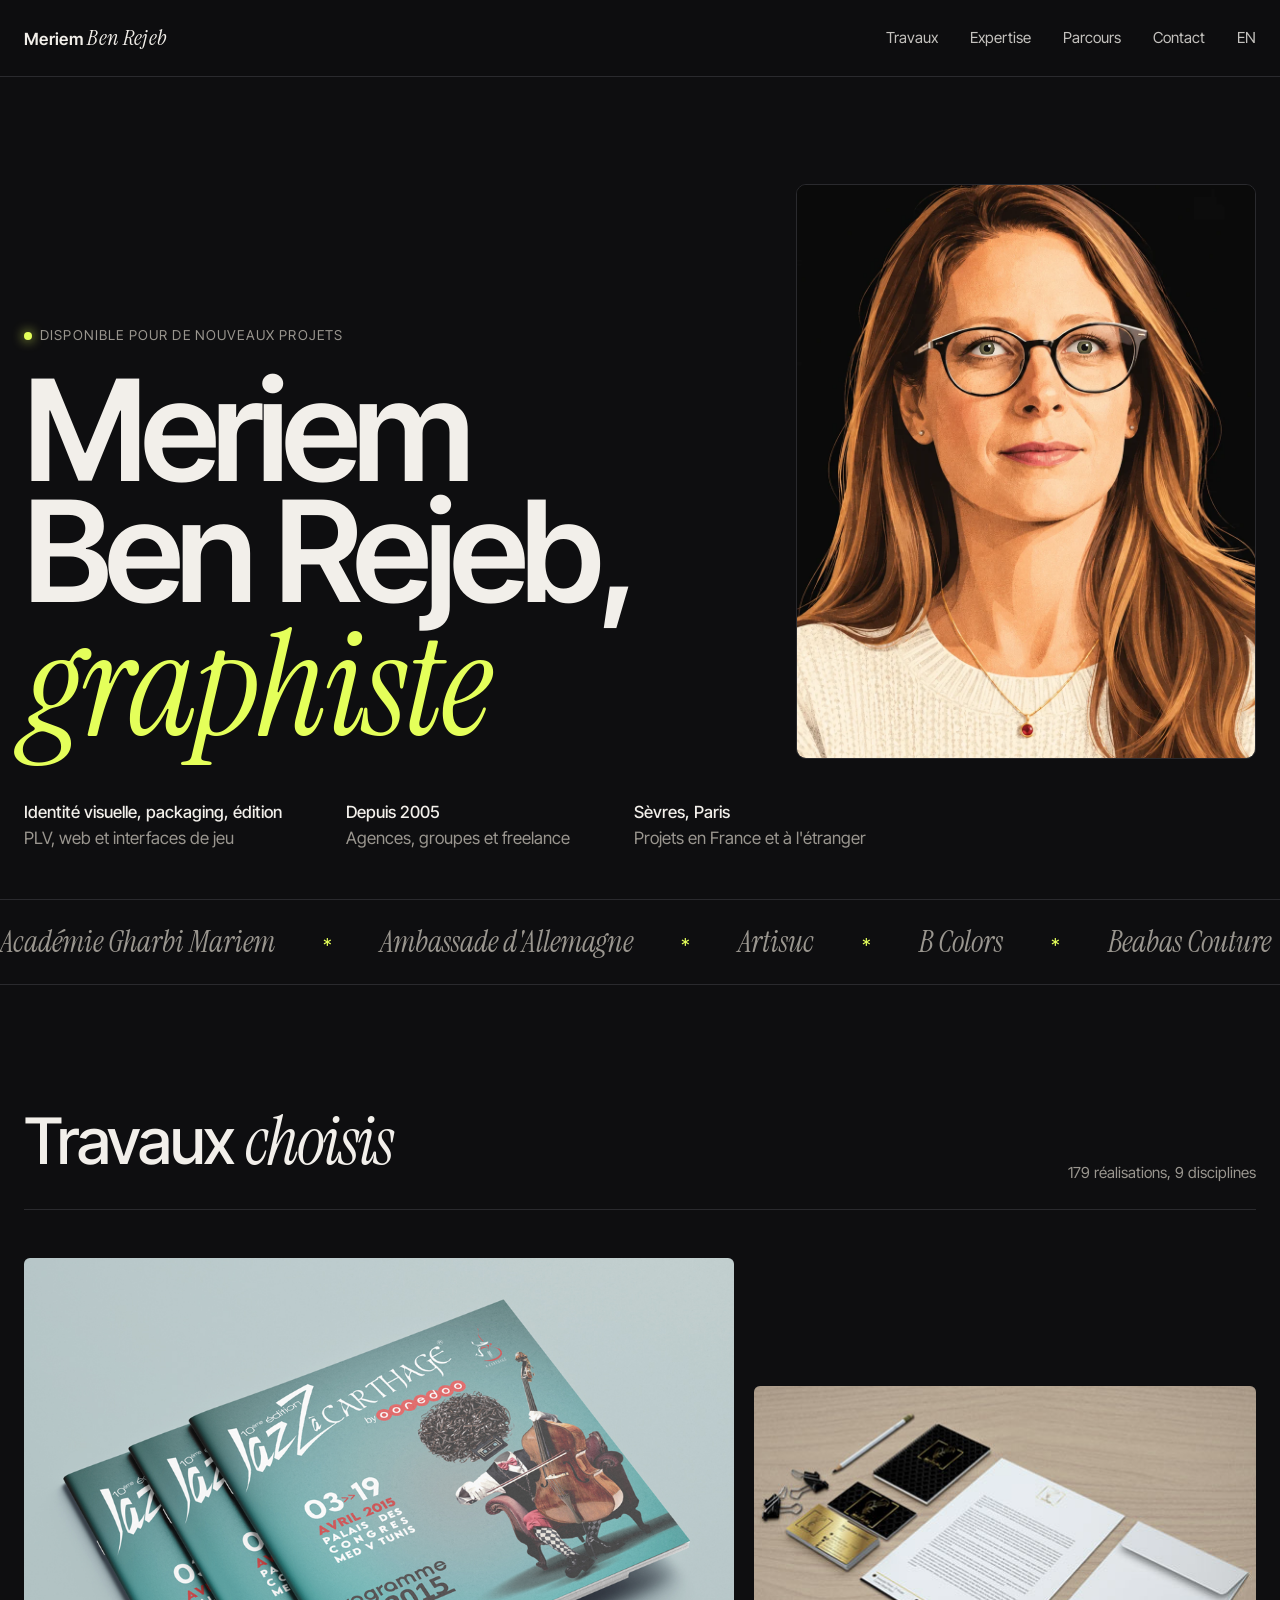
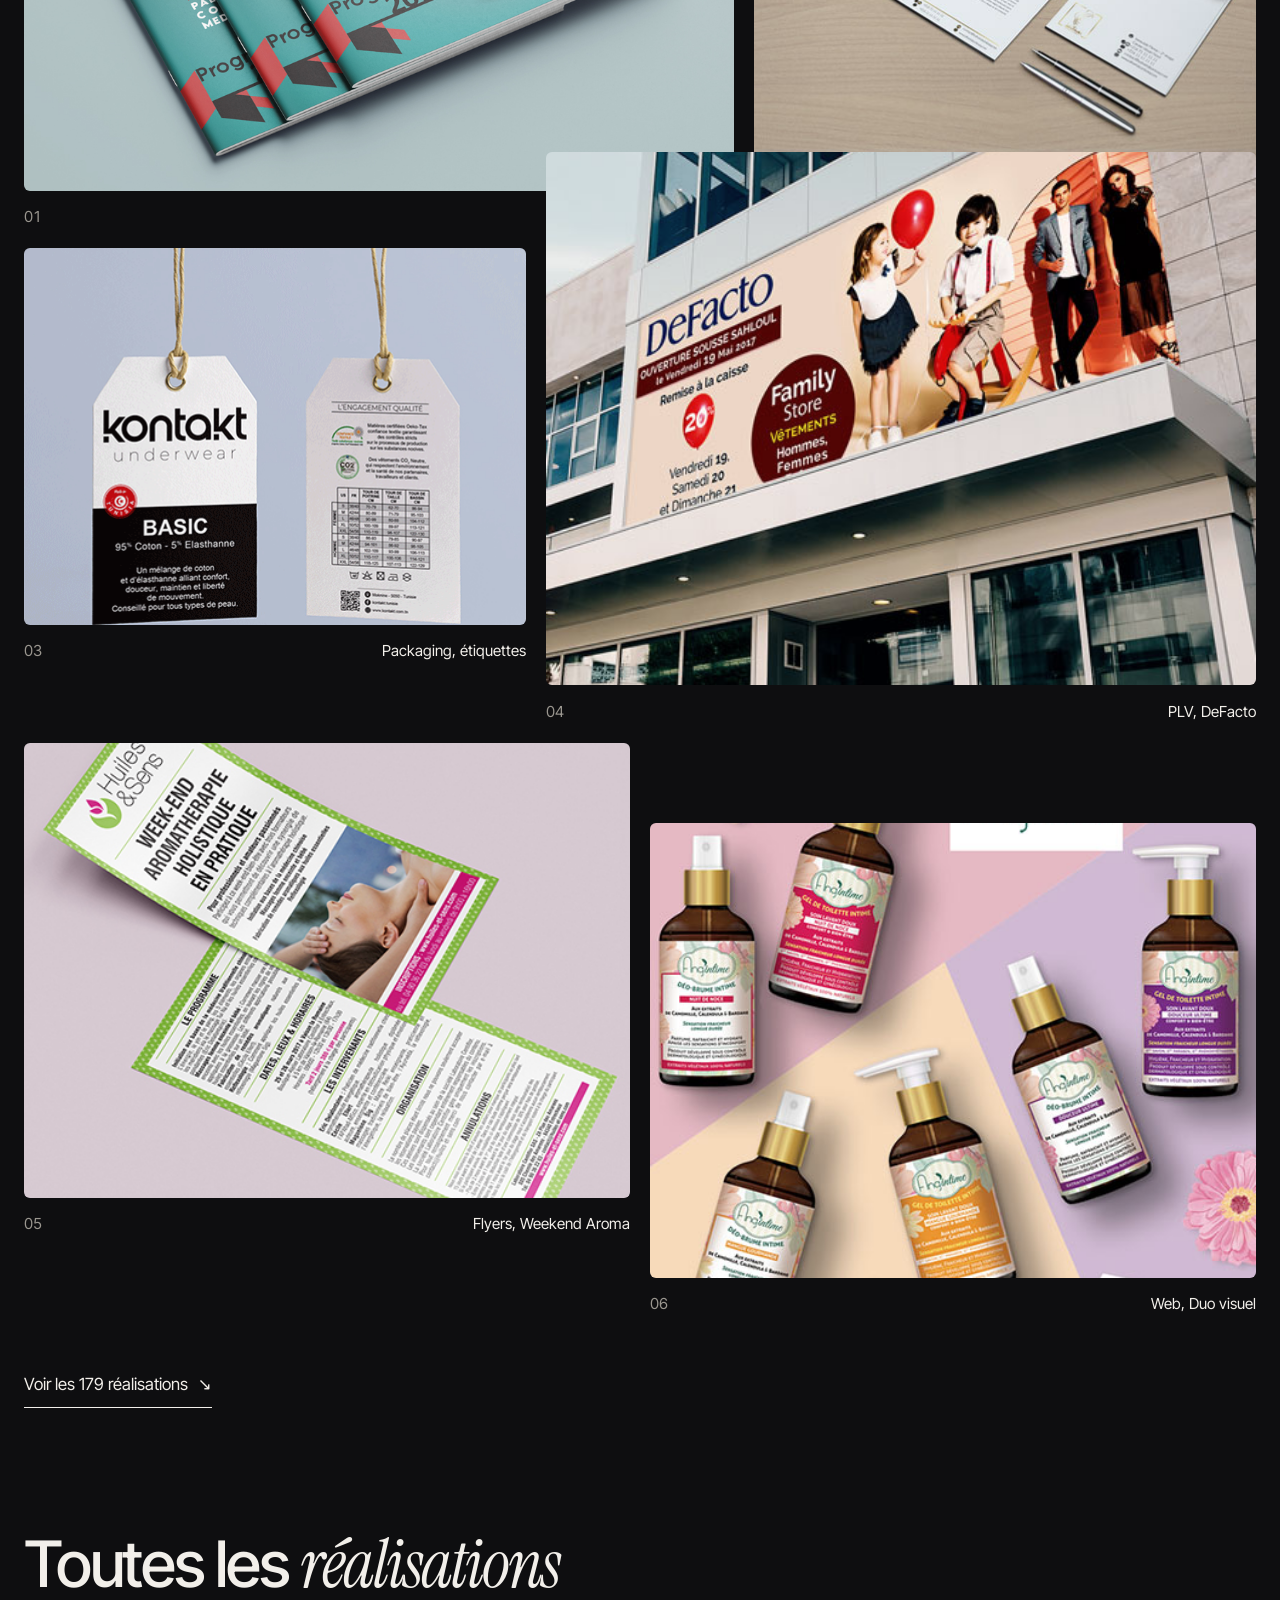
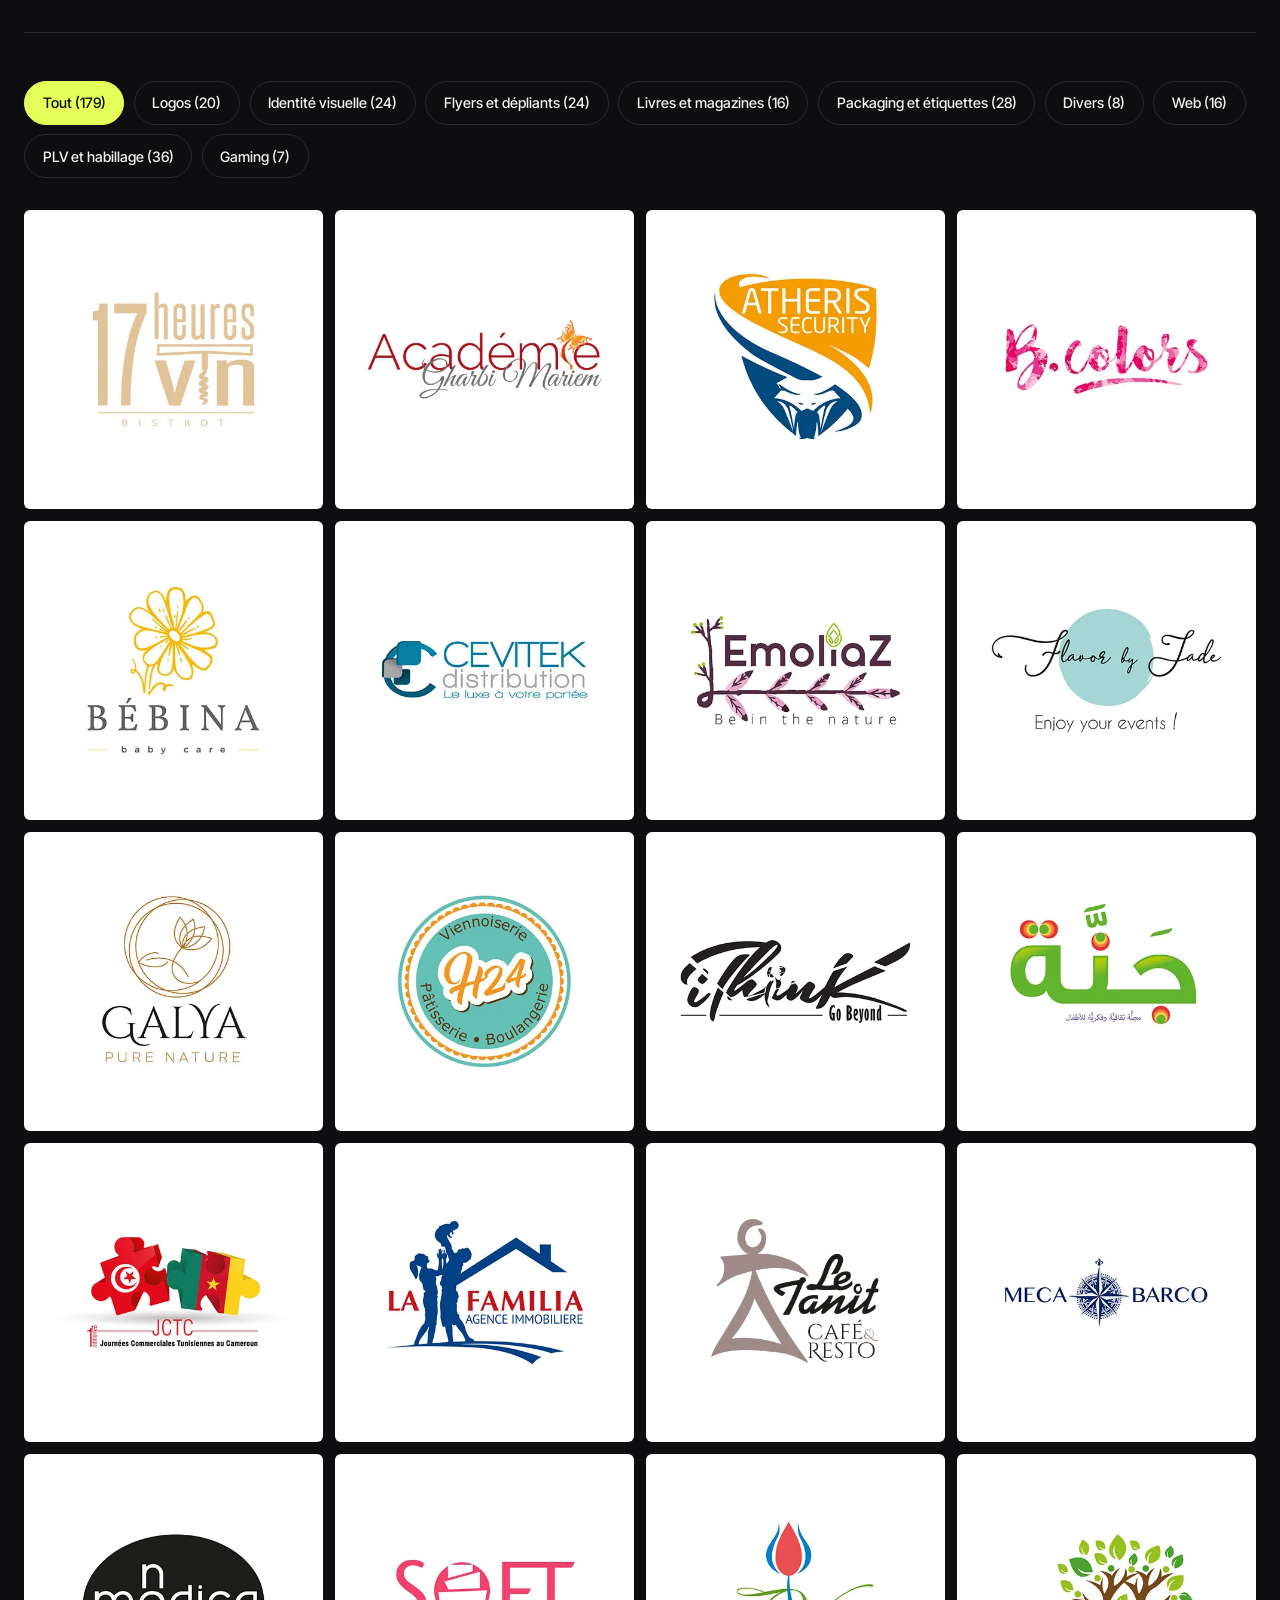
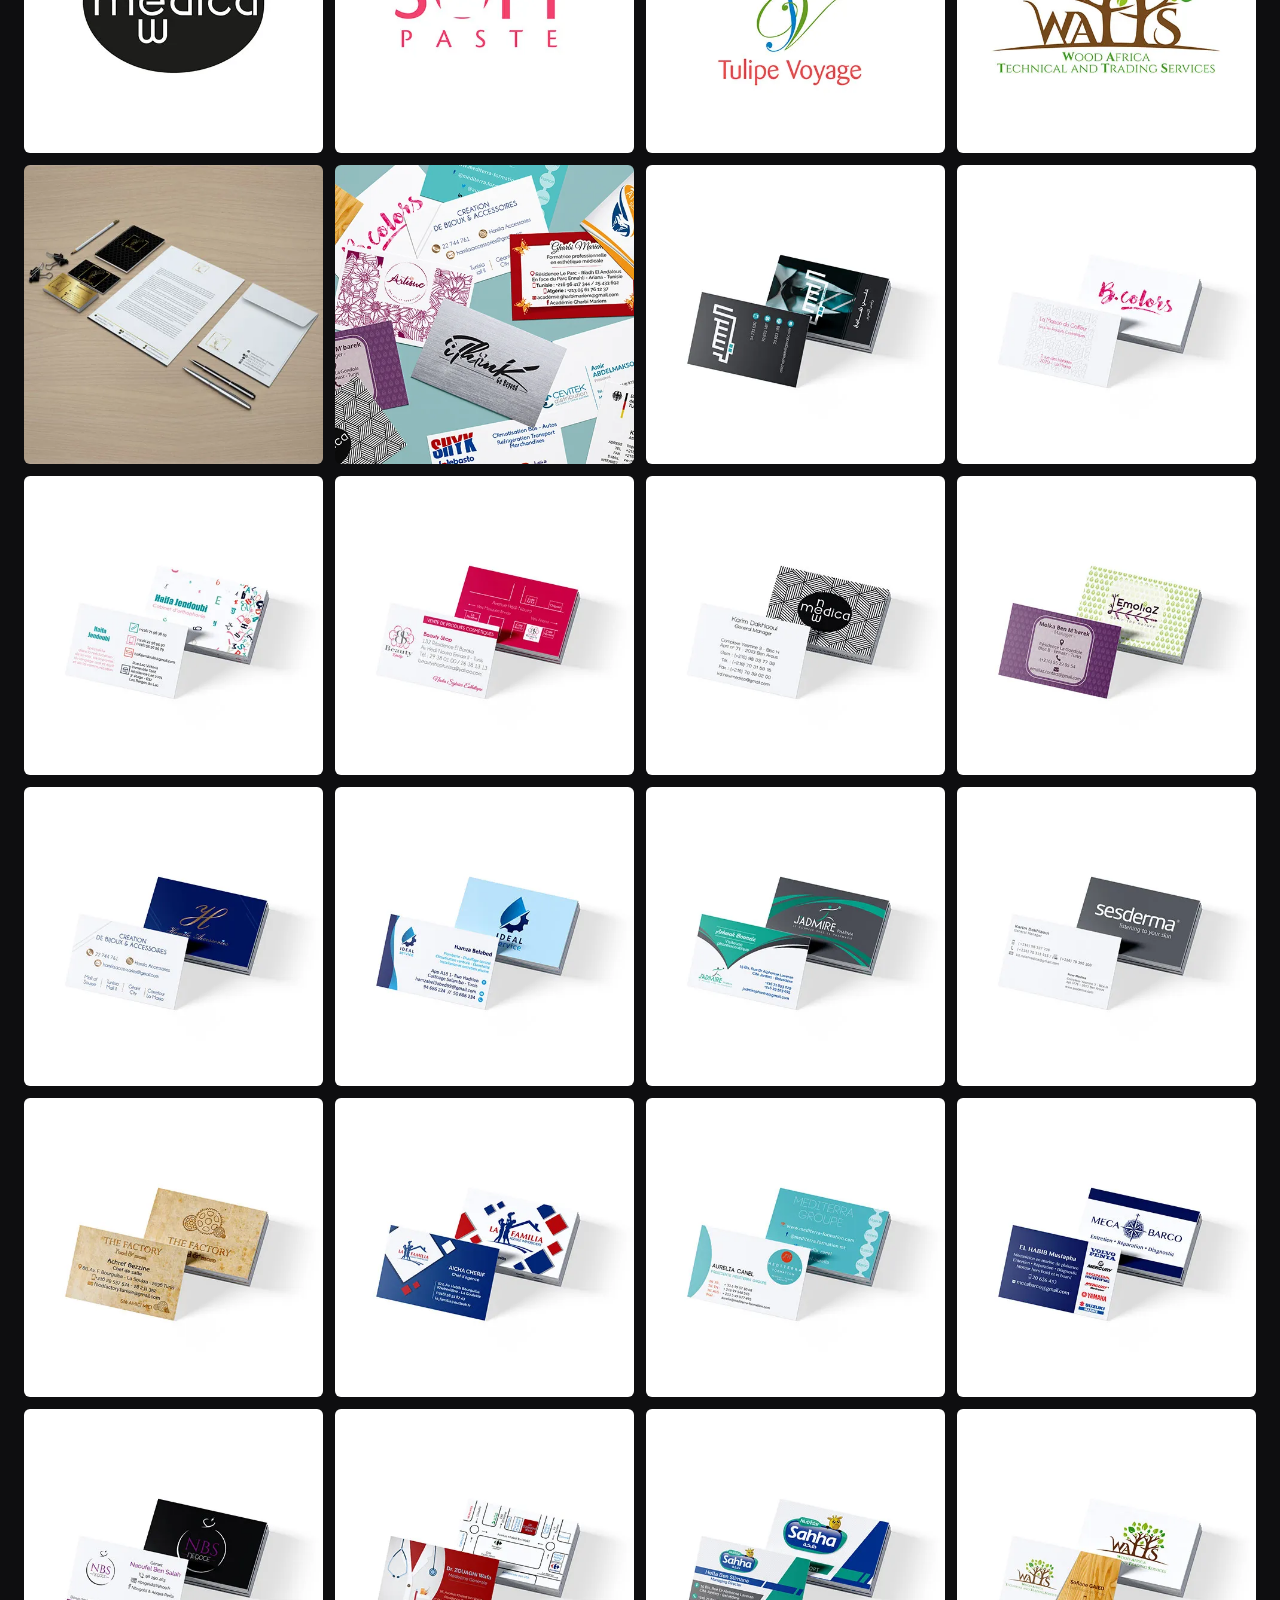
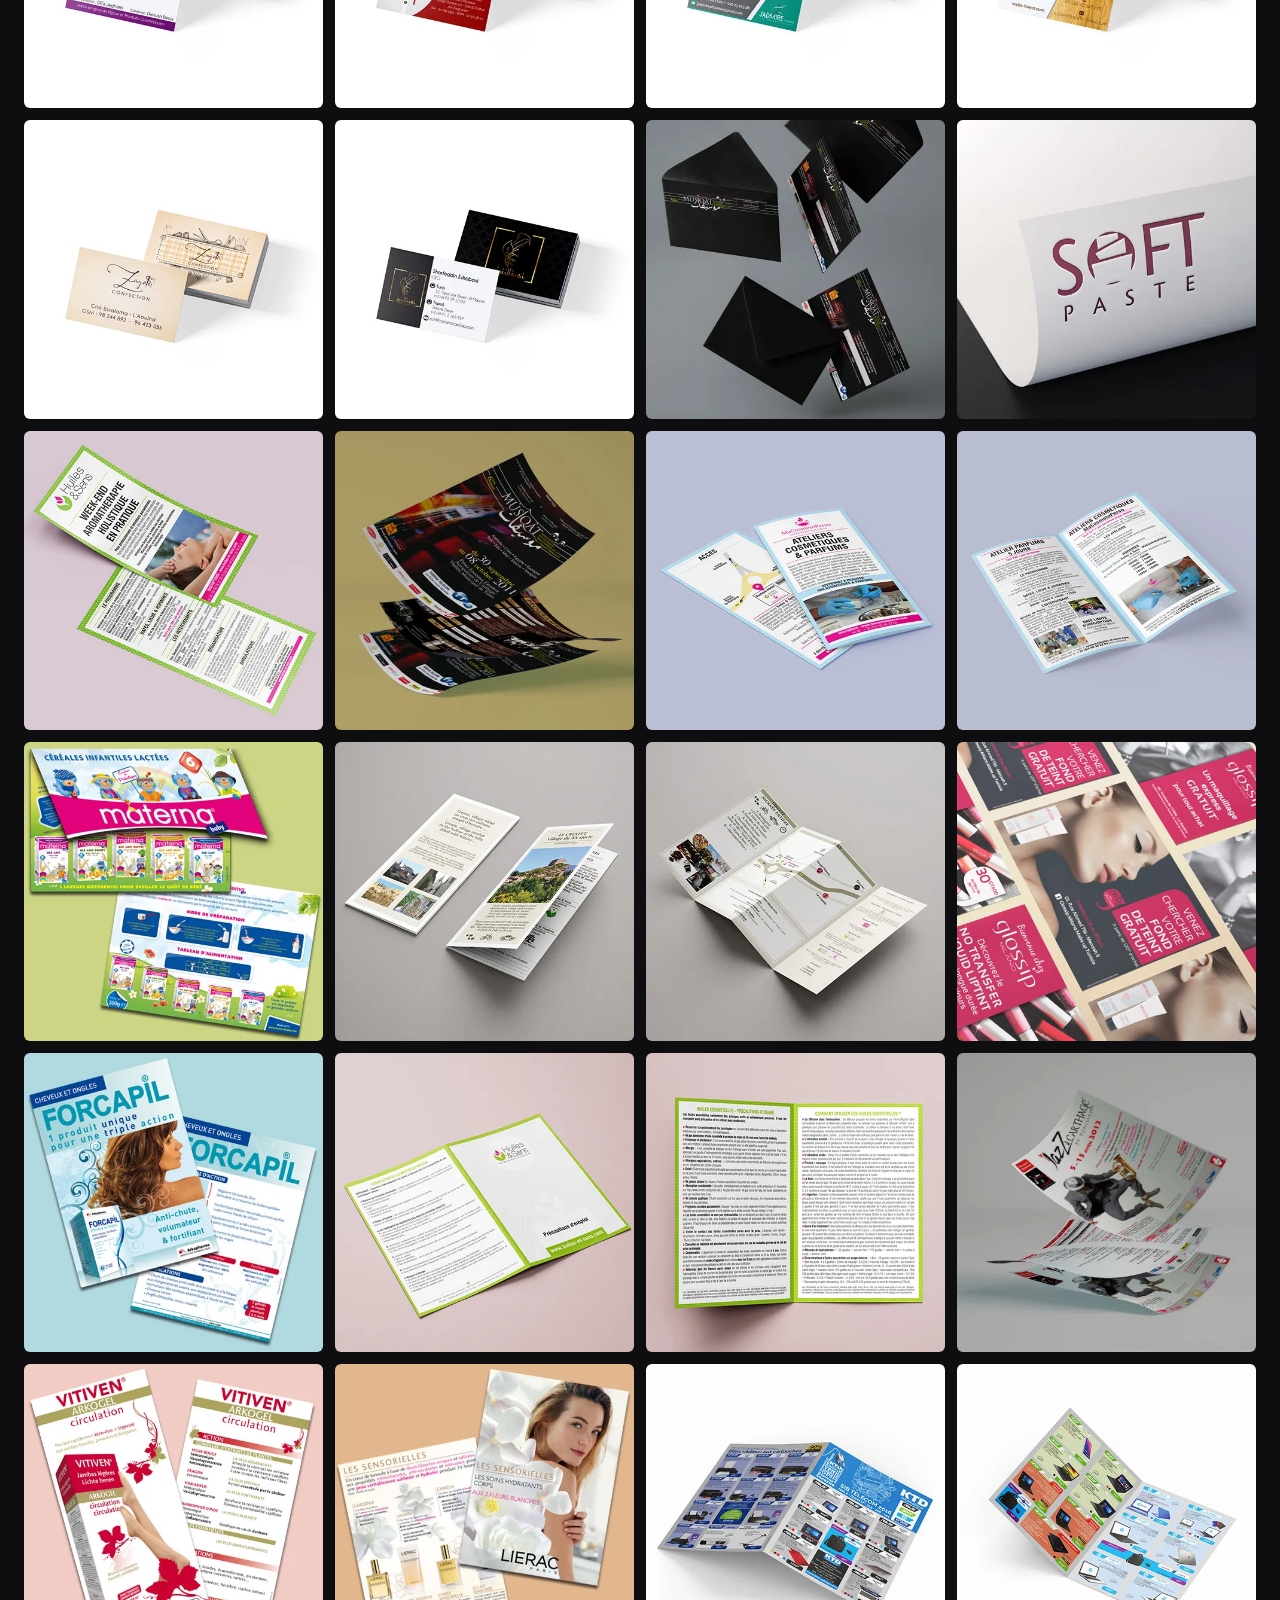
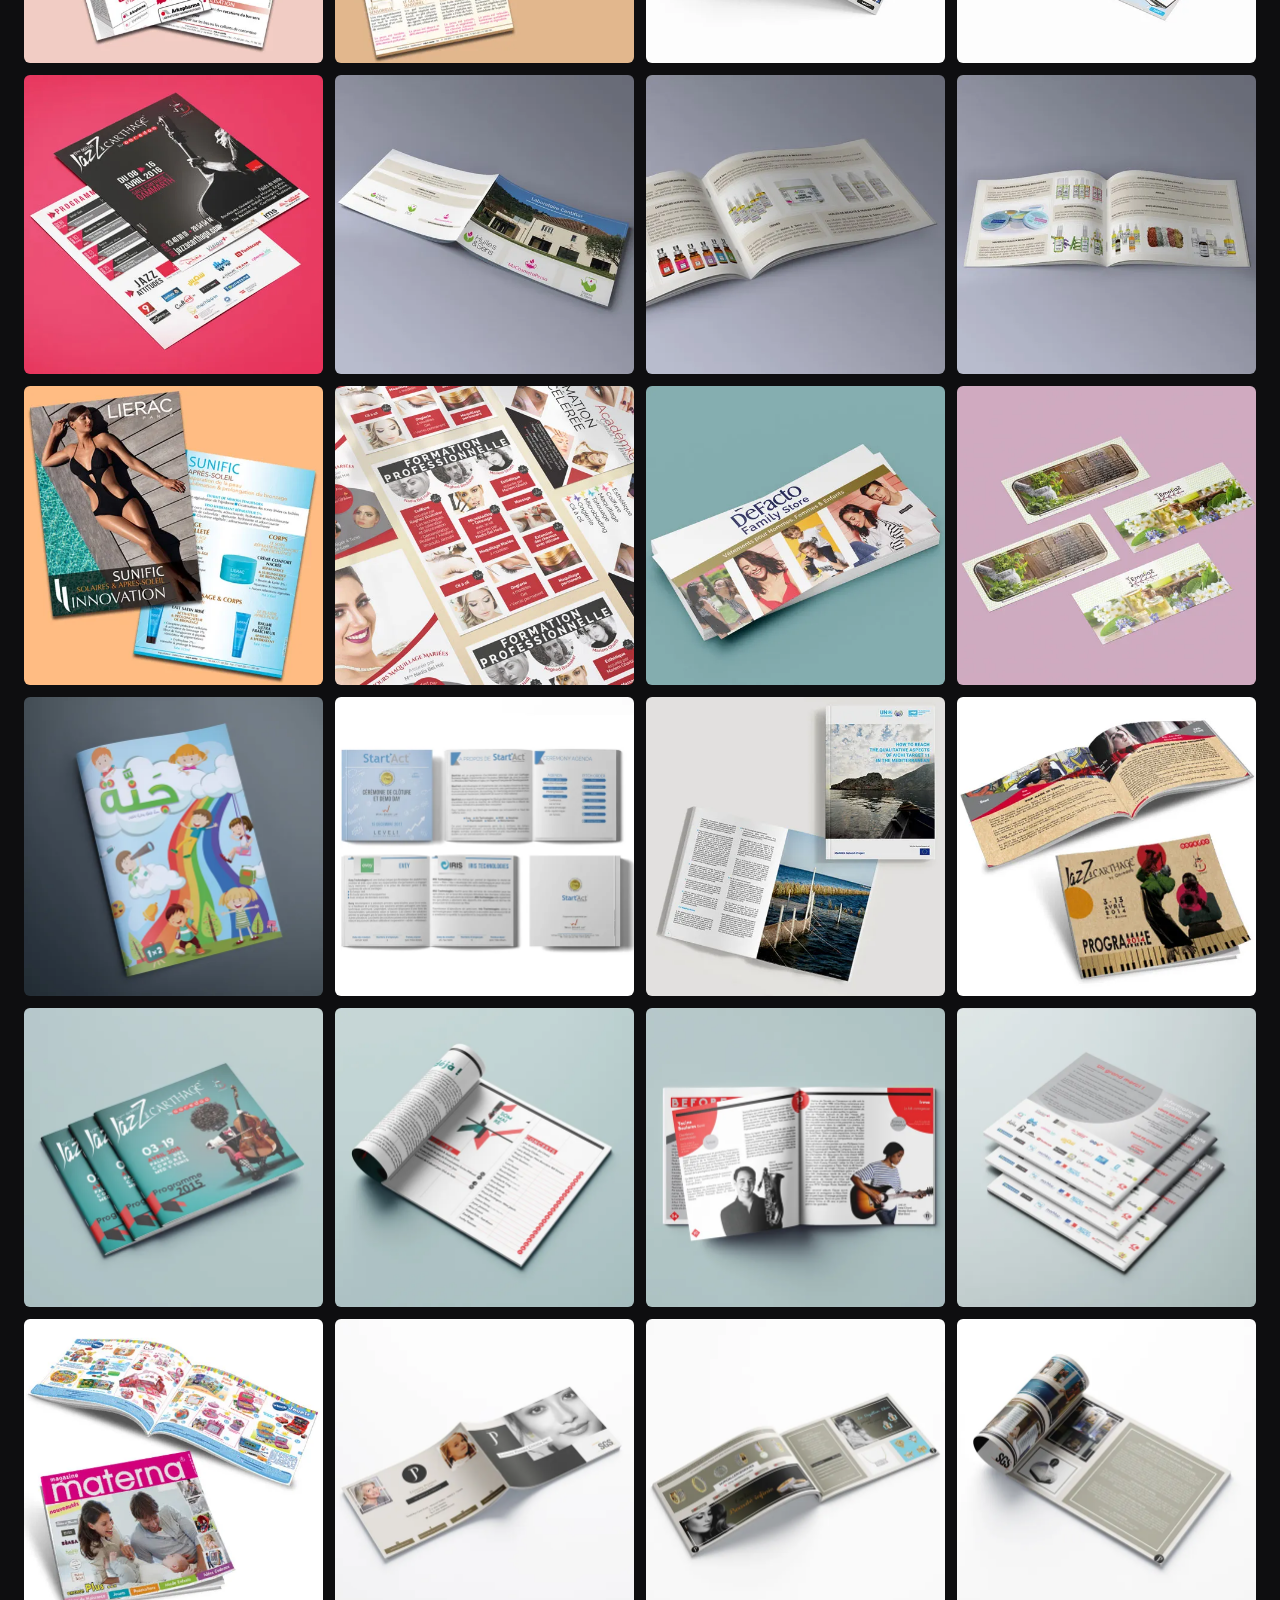
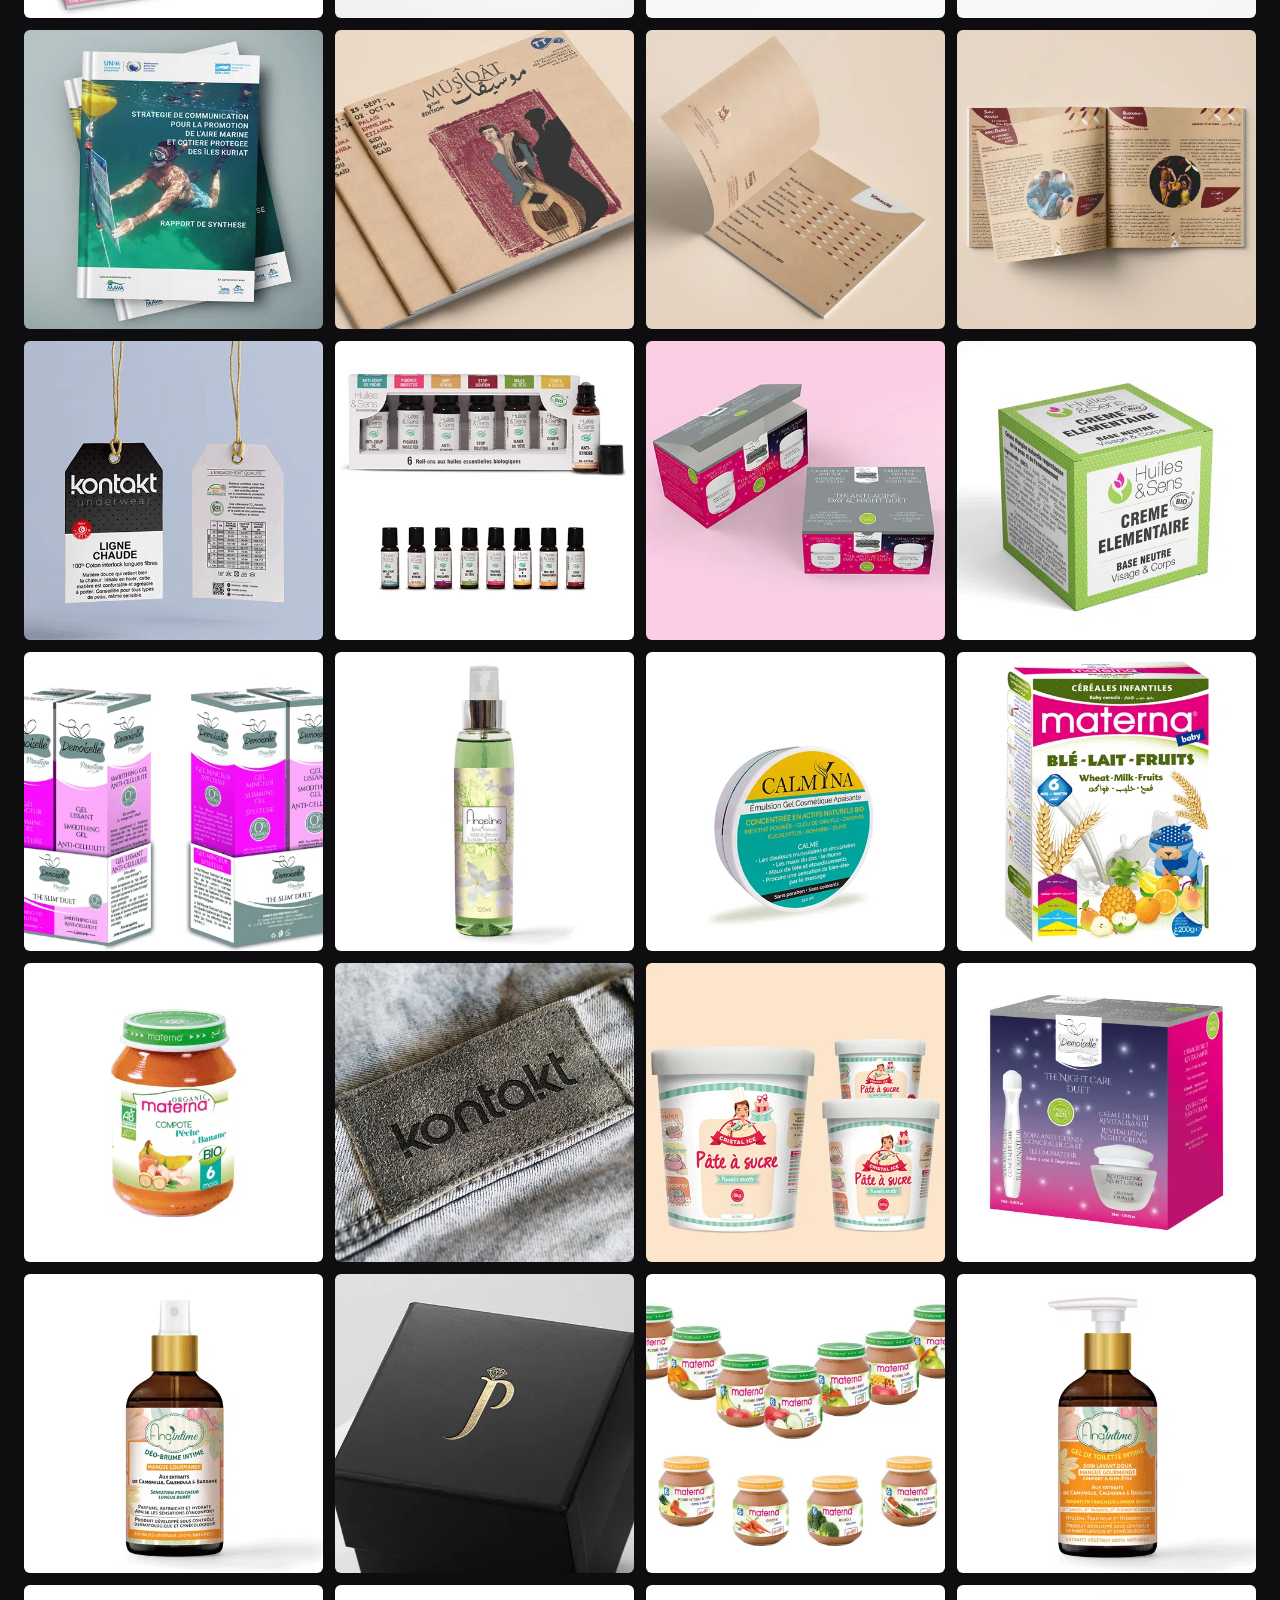
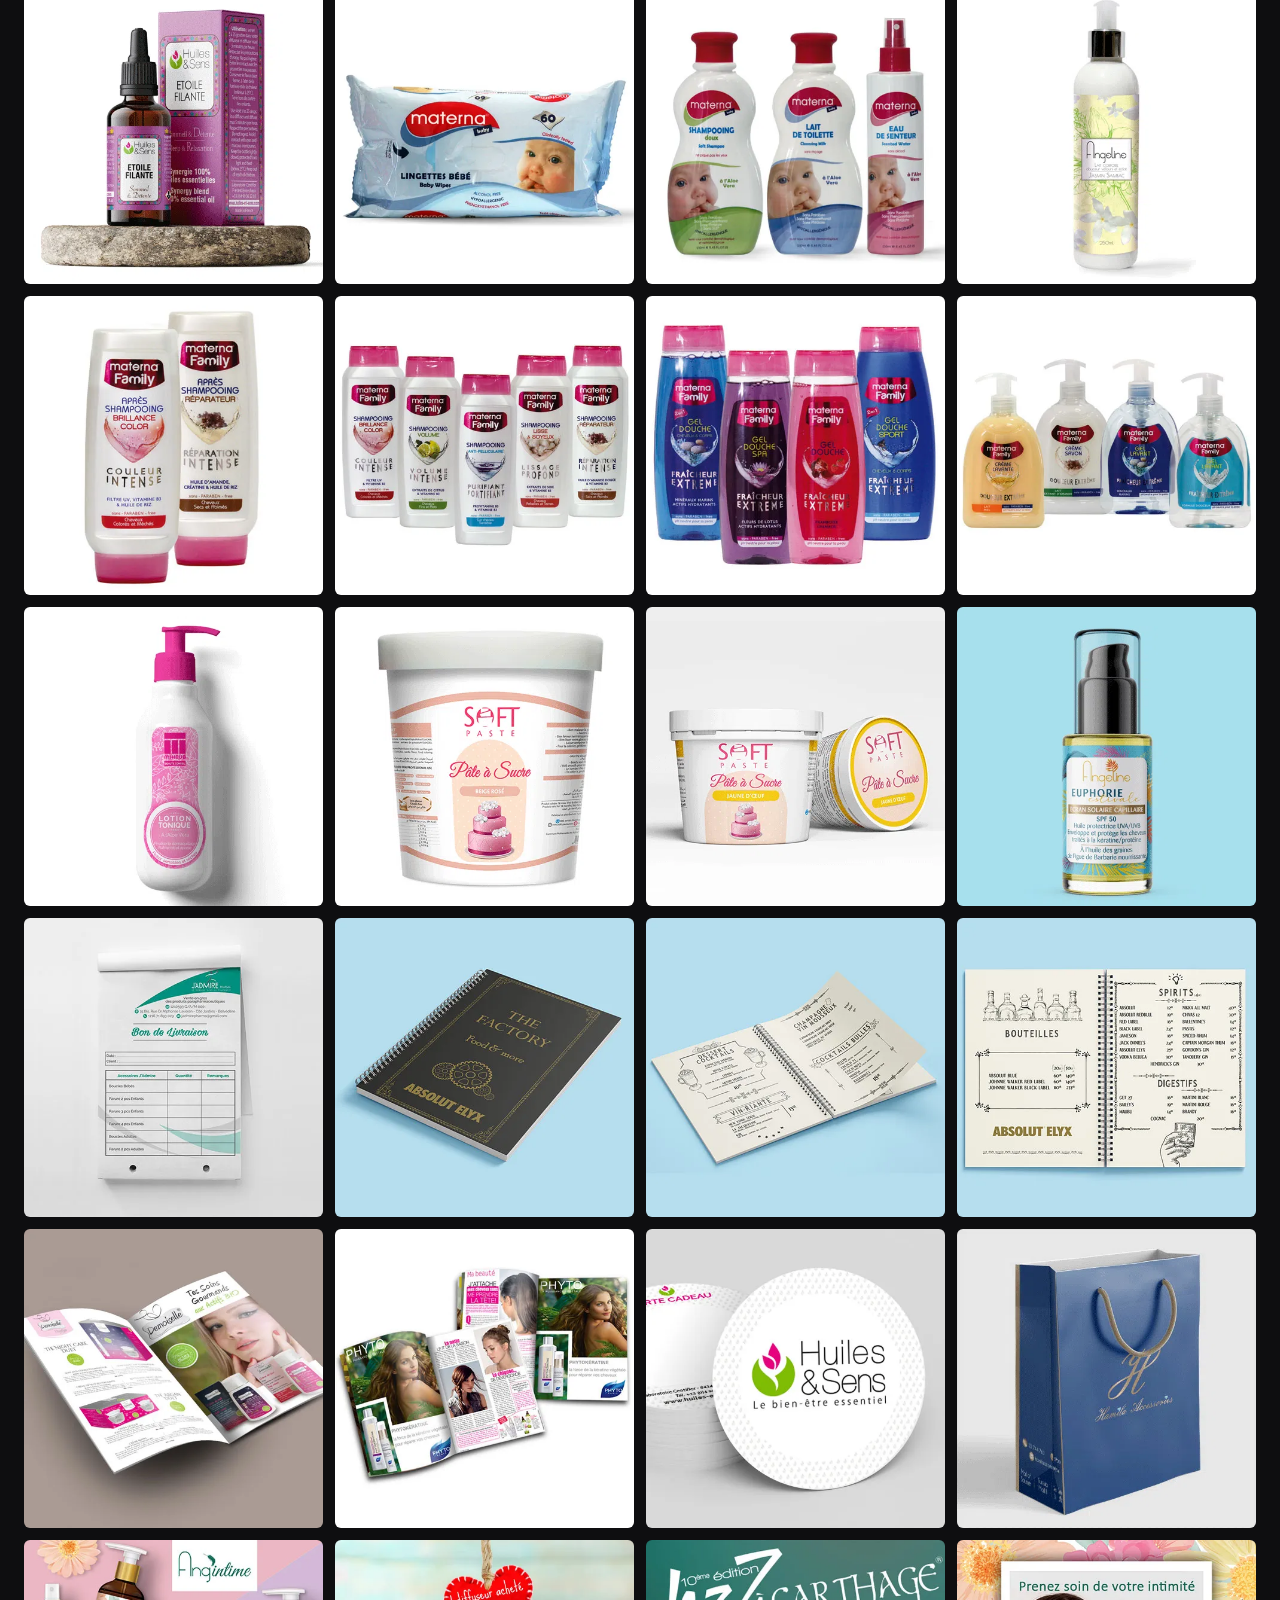
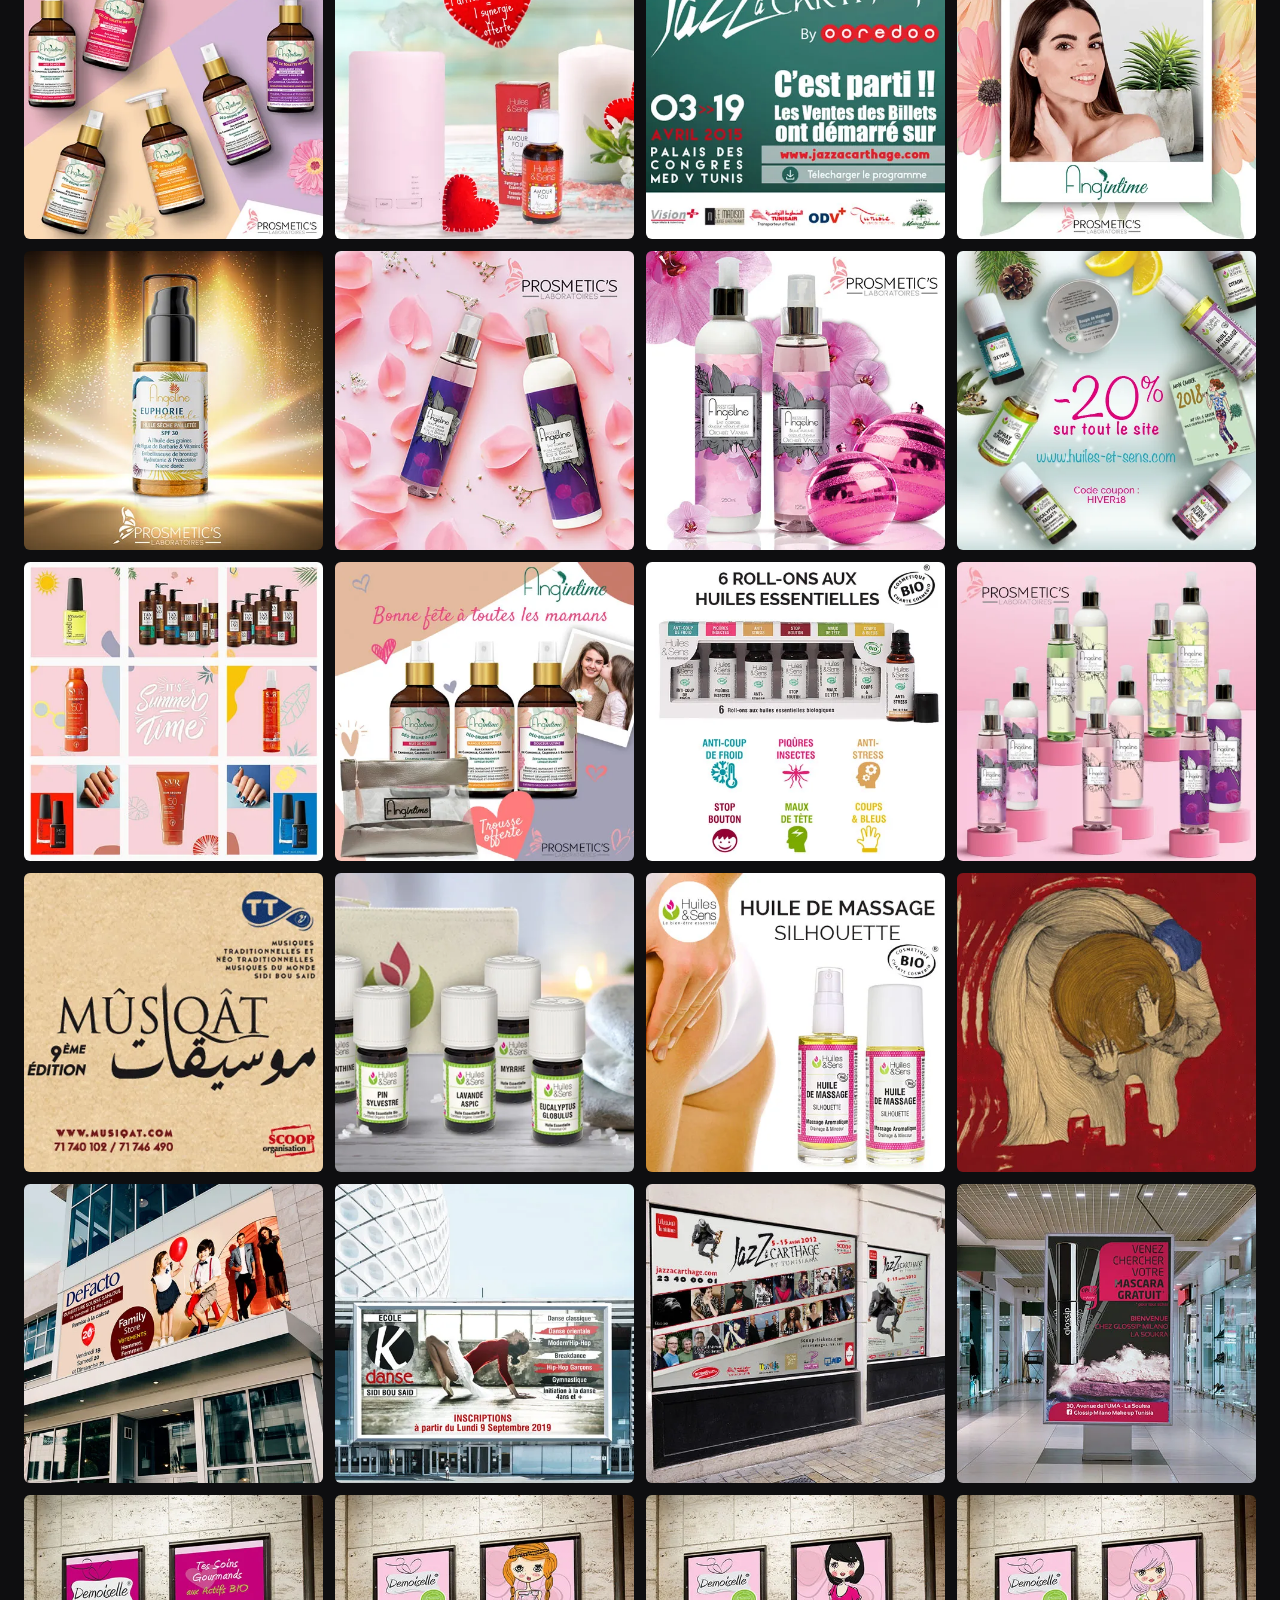
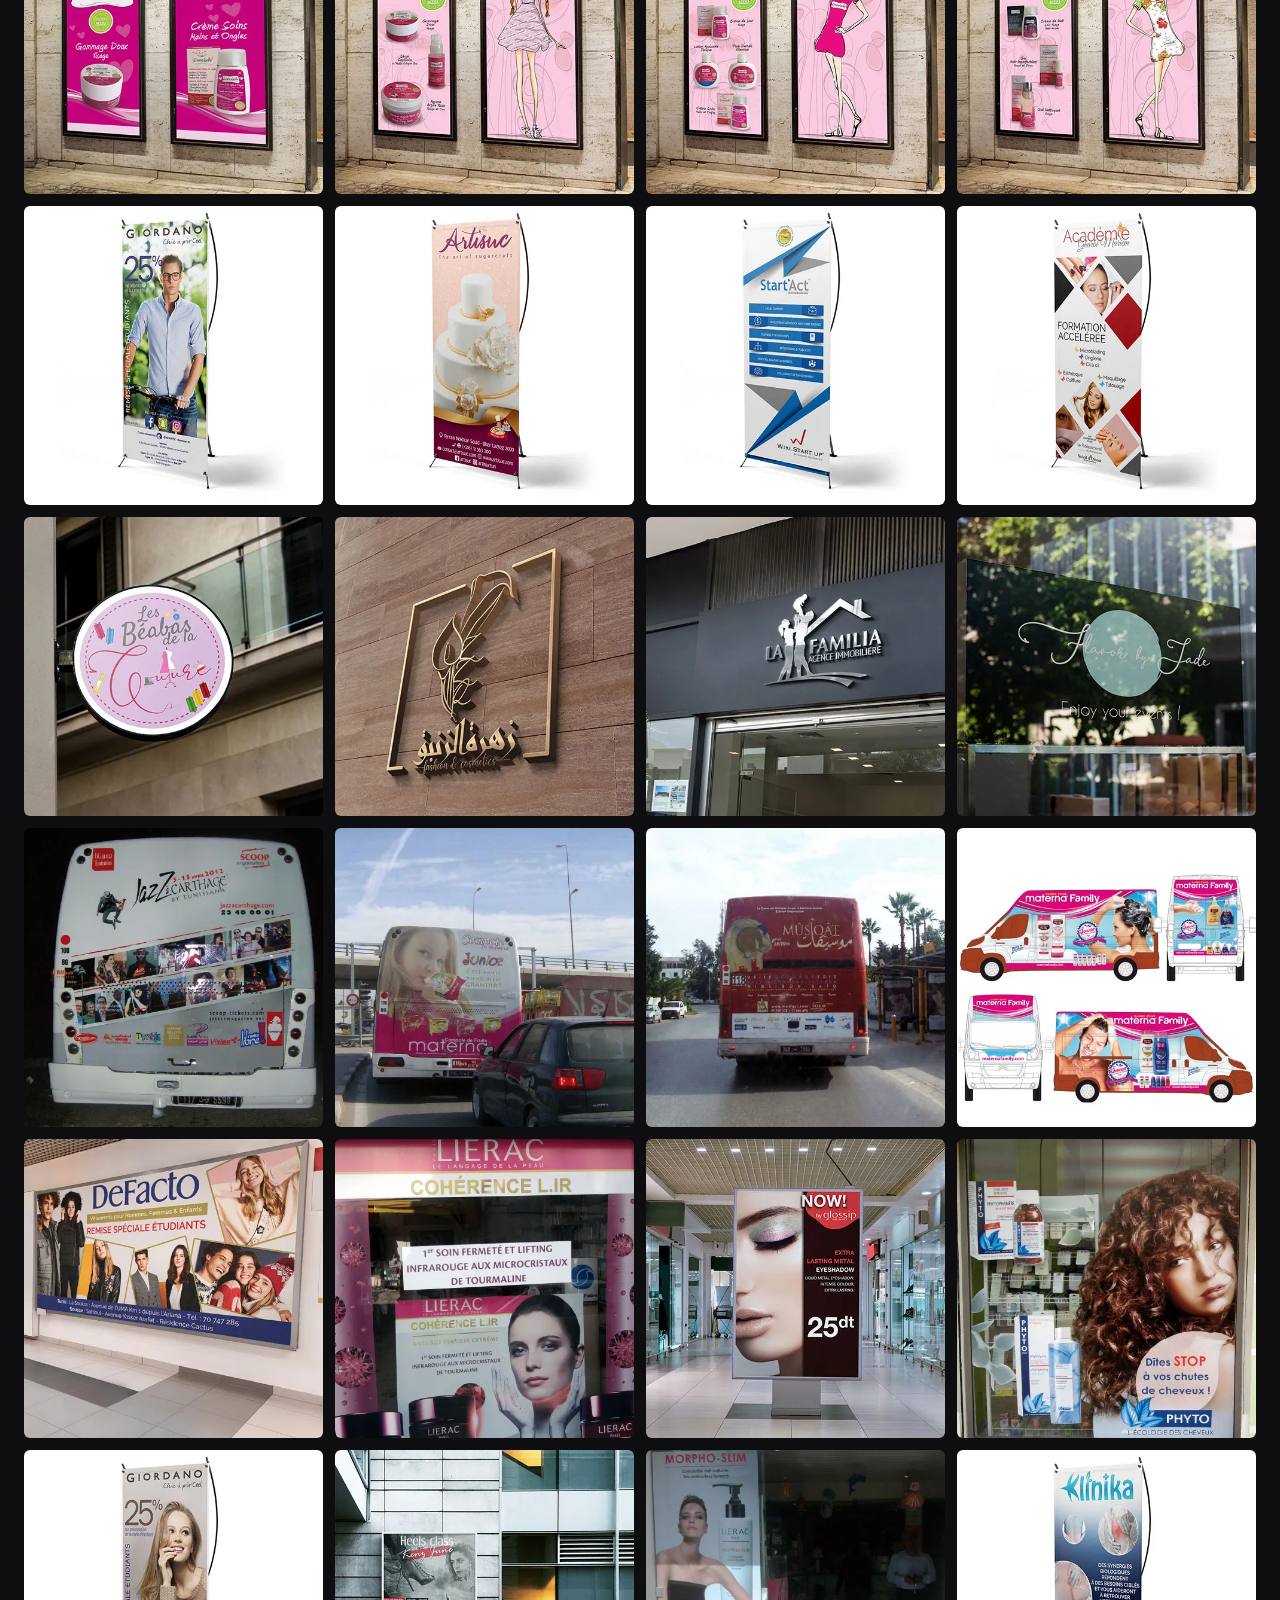
==== index.html @ af181562 "feat: dark premium redesign with eye-tracking avatar" ====
<!doctype html>
<html lang="fr" class="no-js">
<head>
<meta charset="utf-8">
<meta name="viewport" content="width=device-width, initial-scale=1">
<title>Meriem Ben Rejeb, graphiste</title>
<meta name="description" content="Portfolio de Meriem Ben Rejeb, graphiste à Sèvres : logos, identité visuelle, packaging, édition, PLV, web.">
<link rel="canonical" href="https://meriembr.com/">
<link rel="alternate" hreflang="fr" href="https://meriembr.com/">
<link rel="alternate" hreflang="en" href="https://meriembr.com/en/">
<meta property="og:type" content="website">
<meta property="og:url" content="https://meriembr.com/">
<meta property="og:title" content="Meriem Ben Rejeb, graphiste">
<meta property="og:description" content="Logos, identité visuelle, packaging, édition, PLV, web.">
<meta property="og:image" content="https://meriembr.com/img/og.png">
<link rel="icon" type="image/png" sizes="32x32" href="img/favicon/favicon-32x32.png">
<link rel="apple-touch-icon" href="img/favicon/apple-touch-icon.png">
<link rel="preload" href="fonts/inter-tight.woff2" as="font" type="font/woff2" crossorigin>
<link rel="stylesheet" href="css/site.css">
<script>document.documentElement.classList.replace("no-js", "js")</script>
<script type="module" src="js/site.js"></script>
<script type="application/ld+json">
{"@context":"https://schema.org","@type":"Person","name":"Meriem Ben Rejeb","jobTitle":"Graphiste","url":"https://meriembr.com/","email":"mailto:contact@meriembr.com","address":{"@type":"PostalAddress","addressLocality":"Sèvres","addressCountry":"FR"},"sameAs":["https://www.instagram.com/mbr.graphic.designer"]}
</script>
</head>
<body>
<a class="lien-evitement" href="#toutes">Aller aux travaux</a>

<header class="top"><div class="c">
  <a class="logo" href="#accueil">Meriem <em>Ben Rejeb</em></a>
  <nav aria-label="Navigation principale">
    <button type="button" id="menu-bouton" aria-expanded="false" aria-controls="menu">Menu</button>
    <ul id="menu">
      <li><a href="#travaux">Travaux</a></li>
      <li><a href="#expertise">Expertise</a></li>
      <li><a href="#parcours">Parcours</a></li>
      <li><a href="#contact">Contact</a></li>
      <li><a href="en/" hreflang="en" lang="en">EN</a></li>
    </ul>
  </nav>
</div></header>

<main>
<section id="accueil" class="hero"><div class="c">
  <div class="hero-grille">
    <div>
      <p class="surtitre"><span class="dispo">Disponible pour de nouveaux projets</span></p>
      <h1 class="nom">Meriem<br>Ben Rejeb, <em>graphiste</em></h1>
    </div>
    <div class="avatar" aria-hidden="true">
      <svg viewBox="150 40 954 1192" preserveAspectRatio="xMidYMid slice">
        <defs>
          <radialGradient id="iris"><stop offset="0" stop-color="#9A9470"/><stop offset=".55" stop-color="#77714F"/><stop offset="1" stop-color="#3E3A2A"/></radialGradient>
          <clipPath id="oeil-g"><ellipse cx="546" cy="380" rx="40" ry="13"/></clipPath>
          <clipPath id="oeil-d"><ellipse cx="749" cy="378" rx="41" ry="13"/></clipPath>
        </defs>
        <image href="img/avatar.webp" width="1254" height="1254"/>
        <g clip-path="url(#oeil-g)"><g class="pupille"><circle cx="546" cy="380" r="16" fill="url(#iris)"/><circle cx="546" cy="380" r="7" fill="#141210"/><circle cx="551" cy="375" r="3" fill="#fff" opacity=".9"/></g></g>
        <g clip-path="url(#oeil-d)"><g class="pupille"><circle cx="749" cy="378" r="16" fill="url(#iris)"/><circle cx="749" cy="378" r="7" fill="#141210"/><circle cx="754" cy="373" r="3" fill="#fff" opacity=".9"/></g></g>
      </svg>
    </div>
  </div>
  <div class="hero-bas">
    <div><strong>Identité visuelle, packaging, édition</strong>PLV, web et interfaces de jeu</div>
    <div><strong>Depuis 2005</strong>Agences, groupes et freelance</div>
    <div><strong>Sèvres, Paris</strong>Projets en France et à l'étranger</div>
  </div>
</div></section>

<div class="bandeau" aria-label="Clients"><div class="piste"><!-- bandeau:debut --><span>Académie Gharbi Mariem</span><span>Ambassade d&#x27;Allemagne</span><span>Artisuc</span><span>B Colors</span><span>Beabas Couture</span><span>Beauty Shop</span><span>CGBET</span><span>DeFacto</span><span>DEMCO</span><span>Demoiselle</span><span>Emoliaz</span><span>Giordano</span><span>Glossip Milano</span><span>H24</span><span>Hamila Accessories</span><span>Ideal Service</span><span>Jadmire Pharma</span><span>Kdanse</span><span>Kontakt</span><span>KTD Informatique</span><span>La Familia</span><span>La maison du marbre</span><span>L&#x27;ile aux enfants</span><span>Mediterra</span><span>Prosmetics</span><span>Pyramide</span><span>Scoop Organisation</span><span>Soleil d&#x27;orient</span><span>SPA RAC</span><span>Start Act</span><span>The Factory</span><span>Watts</span><span>Zahrat Zanbaq</span><span>Zayati Confection</span><span aria-hidden="true"><span>Académie Gharbi Mariem</span><span>Ambassade d&#x27;Allemagne</span><span>Artisuc</span><span>B Colors</span><span>Beabas Couture</span><span>Beauty Shop</span><span>CGBET</span><span>DeFacto</span><span>DEMCO</span><span>Demoiselle</span><span>Emoliaz</span><span>Giordano</span><span>Glossip Milano</span><span>H24</span><span>Hamila Accessories</span><span>Ideal Service</span><span>Jadmire Pharma</span><span>Kdanse</span><span>Kontakt</span><span>KTD Informatique</span><span>La Familia</span><span>La maison du marbre</span><span>L&#x27;ile aux enfants</span><span>Mediterra</span><span>Prosmetics</span><span>Pyramide</span><span>Scoop Organisation</span><span>Soleil d&#x27;orient</span><span>SPA RAC</span><span>Start Act</span><span>The Factory</span><span>Watts</span><span>Zahrat Zanbaq</span><span>Zayati Confection</span></span><!-- bandeau:fin --></div></div>

<section id="travaux" class="section"><div class="c">
  <div class="entete-section"><h2>Travaux <em>choisis</em></h2><span class="compte">179 réalisations, 9 disciplines</span></div>
  <div id="selection" class="grille"><!-- selection:debut -->
<a class="projet" href="img/portfolio/books_magazines/5-jac2015.jpg" data-fichier="img/portfolio/books_magazines/5-jac2015.jpg"><div class="cadre"><img src="img/portfolio/books_magazines/5-jac2015.jpg" alt="Édition, JAC 2015" loading="lazy" decoding="async"></div><div class="legende"><span>01</span><span>Édition, JAC 2015</span></div></a>
<a class="projet" href="img/portfolio/visual_identity/1-Zahrat-Zanbaq.jpg" data-fichier="img/portfolio/visual_identity/1-Zahrat-Zanbaq.jpg"><div class="cadre"><img src="img/portfolio/visual_identity/1-Zahrat-Zanbaq.jpg" alt="Identité, Zahrat Zanbaq" loading="lazy" decoding="async"></div><div class="legende"><span>02</span><span>Identité, Zahrat Zanbaq</span></div></a>
<a class="projet" href="img/portfolio/packaging_labels/1-Hangtags.gif" data-fichier="img/portfolio/packaging_labels/1-Hangtags.gif"><div class="cadre"><img src="img/portfolio/packaging_labels/1-Hangtags.gif" alt="Packaging, étiquettes" loading="lazy" decoding="async"></div><div class="legende"><span>03</span><span>Packaging, étiquettes</span></div></a>
<a class="projet" href="img/portfolio/pos_panels_dressing/1-defacto.jpg" data-fichier="img/portfolio/pos_panels_dressing/1-defacto.jpg"><div class="cadre"><img src="img/portfolio/pos_panels_dressing/1-defacto.jpg" alt="PLV, DeFacto" loading="lazy" decoding="async"></div><div class="legende"><span>04</span><span>PLV, DeFacto</span></div></a>
<a class="projet" href="img/portfolio/flyers_leaflets/1-weekend-aroma.jpg" data-fichier="img/portfolio/flyers_leaflets/1-weekend-aroma.jpg"><div class="cadre"><img src="img/portfolio/flyers_leaflets/1-weekend-aroma.jpg" alt="Flyers, Weekend Aroma" loading="lazy" decoding="async"></div><div class="legende"><span>05</span><span>Flyers, Weekend Aroma</span></div></a>
<a class="projet" href="img/portfolio/web/1-duo-visuel.jpg" data-fichier="img/portfolio/web/1-duo-visuel.jpg"><div class="cadre"><img src="img/portfolio/web/1-duo-visuel.jpg" alt="Web, Duo visuel" loading="lazy" decoding="async"></div><div class="legende"><span>06</span><span>Web, Duo visuel</span></div></a>
<!-- selection:fin --></div>
  <a class="tout-voir" href="#toutes">Voir les 179 réalisations <span aria-hidden="true">&#8600;</span></a>
</div></section>

<section id="toutes" class="section"><div class="c">
  <div class="entete-section"><h2>Toutes les <em>réalisations</em></h2></div>
  <div id="filtres" class="filtres" role="group" aria-label="Filtrer par catégorie"><!-- filtres:debut -->
<button type="button" class="pilule" data-cat="tout" aria-pressed="true">Tout (179)</button>
<button type="button" class="pilule" data-cat="logos" aria-pressed="false">Logos (20)</button>
<button type="button" class="pilule" data-cat="visual_identity" aria-pressed="false">Identité visuelle (24)</button>
<button type="button" class="pilule" data-cat="flyers_leaflets" aria-pressed="false">Flyers et dépliants (24)</button>
<button type="button" class="pilule" data-cat="books_magazines" aria-pressed="false">Livres et magazines (16)</button>
<button type="button" class="pilule" data-cat="packaging_labels" aria-pressed="false">Packaging et étiquettes (28)</button>
<button type="button" class="pilule" data-cat="various" aria-pressed="false">Divers (8)</button>
<button type="button" class="pilule" data-cat="web" aria-pressed="false">Web (16)</button>
<button type="button" class="pilule" data-cat="pos_panels_dressing" aria-pressed="false">PLV et habillage (36)</button>
<button type="button" class="pilule" data-cat="gaming" aria-pressed="false">Gaming (7)</button>
<!-- filtres:fin --></div>
  <ul id="grille" class="grille-carres"><!-- travaux:debut -->
<li class="vignette" data-cat="logos"><a href="img/portfolio/logos/1-17hvin.jpg"><img src="img/min/logos/1-17hvin.webp" width="500" height="500" alt="Logos, 17hvin" loading="lazy" decoding="async"><span class="vignette-legende">Logos, 17hvin</span></a></li>
<li class="vignette" data-cat="logos"><a href="img/portfolio/logos/2-academie-gharbi-mariem.jpg"><img src="img/min/logos/2-academie-gharbi-mariem.webp" width="500" height="500" alt="Logos, Academie Gharbi Mariem" loading="lazy" decoding="async"><span class="vignette-legende">Logos, Academie Gharbi Mariem</span></a></li>
<li class="vignette" data-cat="logos"><a href="img/portfolio/logos/3-atheris-securite.jpg"><img src="img/min/logos/3-atheris-securite.webp" width="500" height="500" alt="Logos, Atheris Securite" loading="lazy" decoding="async"><span class="vignette-legende">Logos, Atheris Securite</span></a></li>
<li class="vignette" data-cat="logos"><a href="img/portfolio/logos/4-b-colors.jpg"><img src="img/min/logos/4-b-colors.webp" width="500" height="500" alt="Logos, B Colors" loading="lazy" decoding="async"><span class="vignette-legende">Logos, B Colors</span></a></li>
<li class="vignette" data-cat="logos"><a href="img/portfolio/logos/5-bebina.jpg"><img src="img/min/logos/5-bebina.webp" width="500" height="500" alt="Logos, Bebina" loading="lazy" decoding="async"><span class="vignette-legende">Logos, Bebina</span></a></li>
<li class="vignette" data-cat="logos"><a href="img/portfolio/logos/6-cevitek.jpg"><img src="img/min/logos/6-cevitek.webp" width="500" height="500" alt="Logos, Cevitek" loading="lazy" decoding="async"><span class="vignette-legende">Logos, Cevitek</span></a></li>
<li class="vignette" data-cat="logos"><a href="img/portfolio/logos/7-emoliaz.jpg"><img src="img/min/logos/7-emoliaz.webp" width="500" height="500" alt="Logos, Emoliaz" loading="lazy" decoding="async"><span class="vignette-legende">Logos, Emoliaz</span></a></li>
<li class="vignette" data-cat="logos"><a href="img/portfolio/logos/8-flavor-by-jade.jpg"><img src="img/min/logos/8-flavor-by-jade.webp" width="500" height="500" alt="Logos, Flavor By Jade" loading="lazy" decoding="async"><span class="vignette-legende">Logos, Flavor By Jade</span></a></li>
<li class="vignette" data-cat="logos"><a href="img/portfolio/logos/9-galya.jpg"><img src="img/min/logos/9-galya.webp" width="500" height="500" alt="Logos, Galya" loading="lazy" decoding="async"><span class="vignette-legende">Logos, Galya</span></a></li>
<li class="vignette" data-cat="logos"><a href="img/portfolio/logos/10-h24.jpg"><img src="img/min/logos/10-h24.webp" width="500" height="500" alt="Logos, H24" loading="lazy" decoding="async"><span class="vignette-legende">Logos, H24</span></a></li>
<li class="vignette" data-cat="logos"><a href="img/portfolio/logos/11-i-think.jpg"><img src="img/min/logos/11-i-think.webp" width="500" height="500" alt="Logos, I Think" loading="lazy" decoding="async"><span class="vignette-legende">Logos, I Think</span></a></li>
<li class="vignette" data-cat="logos"><a href="img/portfolio/logos/12-janna.jpg"><img src="img/min/logos/12-janna.webp" width="500" height="500" alt="Logos, Janna" loading="lazy" decoding="async"><span class="vignette-legende">Logos, Janna</span></a></li>
<li class="vignette" data-cat="logos"><a href="img/portfolio/logos/13-JTCT.jpg"><img src="img/min/logos/13-JTCT.webp" width="500" height="500" alt="Logos, Jtct" loading="lazy" decoding="async"><span class="vignette-legende">Logos, Jtct</span></a></li>
<li class="vignette" data-cat="logos"><a href="img/portfolio/logos/14-la-familia.jpg"><img src="img/min/logos/14-la-familia.webp" width="500" height="500" alt="Logos, La Familia" loading="lazy" decoding="async"><span class="vignette-legende">Logos, La Familia</span></a></li>
<li class="vignette" data-cat="logos"><a href="img/portfolio/logos/15-le-tanit.jpg"><img src="img/min/logos/15-le-tanit.webp" width="500" height="500" alt="Logos, Le Tanit" loading="lazy" decoding="async"><span class="vignette-legende">Logos, Le Tanit</span></a></li>
<li class="vignette" data-cat="logos"><a href="img/portfolio/logos/16-meca-barco.jpg"><img src="img/min/logos/16-meca-barco.webp" width="500" height="500" alt="Logos, Meca Barco" loading="lazy" decoding="async"><span class="vignette-legende">Logos, Meca Barco</span></a></li>
<li class="vignette" data-cat="logos"><a href="img/portfolio/logos/17-new-medica.jpg"><img src="img/min/logos/17-new-medica.webp" width="500" height="500" alt="Logos, New Medica" loading="lazy" decoding="async"><span class="vignette-legende">Logos, New Medica</span></a></li>
<li class="vignette" data-cat="logos"><a href="img/portfolio/logos/18-soft.jpg"><img src="img/min/logos/18-soft.webp" width="500" height="500" alt="Logos, Soft" loading="lazy" decoding="async"><span class="vignette-legende">Logos, Soft</span></a></li>
<li class="vignette" data-cat="logos"><a href="img/portfolio/logos/19-tulipe-voyage.jpg"><img src="img/min/logos/19-tulipe-voyage.webp" width="500" height="500" alt="Logos, Tulipe Voyage" loading="lazy" decoding="async"><span class="vignette-legende">Logos, Tulipe Voyage</span></a></li>
<li class="vignette" data-cat="logos"><a href="img/portfolio/logos/20-watts.jpg"><img src="img/min/logos/20-watts.webp" width="500" height="500" alt="Logos, Watts" loading="lazy" decoding="async"><span class="vignette-legende">Logos, Watts</span></a></li>
<li class="vignette" data-cat="visual_identity"><a href="img/portfolio/visual_identity/1-Zahrat-Zanbaq.jpg"><img src="img/min/visual_identity/1-Zahrat-Zanbaq.webp" width="500" height="500" alt="Identité visuelle, Zahrat Zanbaq" loading="lazy" decoding="async"><span class="vignette-legende">Identité visuelle, Zahrat Zanbaq</span></a></li>
<li class="vignette" data-cat="visual_identity"><a href="img/portfolio/visual_identity/2-Business-Cards1.jpg"><img src="img/min/visual_identity/2-Business-Cards1.webp" width="500" height="500" alt="Identité visuelle, Business Cards1" loading="lazy" decoding="async"><span class="vignette-legende">Identité visuelle, Business Cards1</span></a></li>
<li class="vignette" data-cat="visual_identity"><a href="img/portfolio/visual_identity/3-business-card-alsayed.jpg"><img src="img/min/visual_identity/3-business-card-alsayed.webp" width="500" height="500" alt="Identité visuelle, Business Card Alsayed" loading="lazy" decoding="async"><span class="vignette-legende">Identité visuelle, Business Card Alsayed</span></a></li>
<li class="vignette" data-cat="visual_identity"><a href="img/portfolio/visual_identity/4-business-card-bcolors.jpg"><img src="img/min/visual_identity/4-business-card-bcolors.webp" width="500" height="500" alt="Identité visuelle, Business Card Bcolors" loading="lazy" decoding="async"><span class="vignette-legende">Identité visuelle, Business Card Bcolors</span></a></li>
<li class="vignette" data-cat="visual_identity"><a href="img/portfolio/visual_identity/5-business-card-haifa-jendoubi.jpg"><img src="img/min/visual_identity/5-business-card-haifa-jendoubi.webp" width="500" height="500" alt="Identité visuelle, Business Card Haifa Jendoubi" loading="lazy" decoding="async"><span class="vignette-legende">Identité visuelle, Business Card Haifa Jendoubi</span></a></li>
<li class="vignette" data-cat="visual_identity"><a href="img/portfolio/visual_identity/6-business-card-beauty-shop.jpg"><img src="img/min/visual_identity/6-business-card-beauty-shop.webp" width="500" height="500" alt="Identité visuelle, Business Card Beauty Shop" loading="lazy" decoding="async"><span class="vignette-legende">Identité visuelle, Business Card Beauty Shop</span></a></li>
<li class="vignette" data-cat="visual_identity"><a href="img/portfolio/visual_identity/7-business-card-newmedica.jpg"><img src="img/min/visual_identity/7-business-card-newmedica.webp" width="500" height="500" alt="Identité visuelle, Business Card Newmedica" loading="lazy" decoding="async"><span class="vignette-legende">Identité visuelle, Business Card Newmedica</span></a></li>
<li class="vignette" data-cat="visual_identity"><a href="img/portfolio/visual_identity/8-business-card-emoliaz.jpg"><img src="img/min/visual_identity/8-business-card-emoliaz.webp" width="500" height="500" alt="Identité visuelle, Business Card Emoliaz" loading="lazy" decoding="async"><span class="vignette-legende">Identité visuelle, Business Card Emoliaz</span></a></li>
<li class="vignette" data-cat="visual_identity"><a href="img/portfolio/visual_identity/9-business-card-hamila-accessories.jpg"><img src="img/min/visual_identity/9-business-card-hamila-accessories.webp" width="500" height="500" alt="Identité visuelle, Business Card Hamila Accessories" loading="lazy" decoding="async"><span class="vignette-legende">Identité visuelle, Business Card Hamila Accessories</span></a></li>
<li class="vignette" data-cat="visual_identity"><a href="img/portfolio/visual_identity/10-business-card-ideal-service.jpg"><img src="img/min/visual_identity/10-business-card-ideal-service.webp" width="500" height="500" alt="Identité visuelle, Business Card Ideal Service" loading="lazy" decoding="async"><span class="vignette-legende">Identité visuelle, Business Card Ideal Service</span></a></li>
<li class="vignette" data-cat="visual_identity"><a href="img/portfolio/visual_identity/11-business-card-jadmire.jpg"><img src="img/min/visual_identity/11-business-card-jadmire.webp" width="500" height="500" alt="Identité visuelle, Business Card Jadmire" loading="lazy" decoding="async"><span class="vignette-legende">Identité visuelle, Business Card Jadmire</span></a></li>
<li class="vignette" data-cat="visual_identity"><a href="img/portfolio/visual_identity/12-business-card-sesderma.jpg"><img src="img/min/visual_identity/12-business-card-sesderma.webp" width="500" height="500" alt="Identité visuelle, Business Card Sesderma" loading="lazy" decoding="async"><span class="vignette-legende">Identité visuelle, Business Card Sesderma</span></a></li>
<li class="vignette" data-cat="visual_identity"><a href="img/portfolio/visual_identity/13-business-card-the-factory.jpg"><img src="img/min/visual_identity/13-business-card-the-factory.webp" width="500" height="500" alt="Identité visuelle, Business Card The Factory" loading="lazy" decoding="async"><span class="vignette-legende">Identité visuelle, Business Card The Factory</span></a></li>
<li class="vignette" data-cat="visual_identity"><a href="img/portfolio/visual_identity/14-business-card-la-familia.jpg"><img src="img/min/visual_identity/14-business-card-la-familia.webp" width="500" height="500" alt="Identité visuelle, Business Card La Familia" loading="lazy" decoding="async"><span class="vignette-legende">Identité visuelle, Business Card La Familia</span></a></li>
<li class="vignette" data-cat="visual_identity"><a href="img/portfolio/visual_identity/15-business-card-mediterra-formation.jpg"><img src="img/min/visual_identity/15-business-card-mediterra-formation.webp" width="500" height="500" alt="Identité visuelle, Business Card Mediterra Formation" loading="lazy" decoding="async"><span class="vignette-legende">Identité visuelle, Business Card Mediterra Formation</span></a></li>
<li class="vignette" data-cat="visual_identity"><a href="img/portfolio/visual_identity/16-business-card-meca-barco.jpg"><img src="img/min/visual_identity/16-business-card-meca-barco.webp" width="500" height="500" alt="Identité visuelle, Business Card Meca Barco" loading="lazy" decoding="async"><span class="vignette-legende">Identité visuelle, Business Card Meca Barco</span></a></li>
<li class="vignette" data-cat="visual_identity"><a href="img/portfolio/visual_identity/17-business-card-NBS.jpg"><img src="img/min/visual_identity/17-business-card-NBS.webp" width="500" height="500" alt="Identité visuelle, Business Card Nbs" loading="lazy" decoding="async"><span class="vignette-legende">Identité visuelle, Business Card Nbs</span></a></li>
<li class="vignette" data-cat="visual_identity"><a href="img/portfolio/visual_identity/18-business-card-wafa-zouaghi.jpg"><img src="img/min/visual_identity/18-business-card-wafa-zouaghi.webp" width="500" height="500" alt="Identité visuelle, Business Card Wafa Zouaghi" loading="lazy" decoding="async"><span class="vignette-legende">Identité visuelle, Business Card Wafa Zouaghi</span></a></li>
<li class="vignette" data-cat="visual_identity"><a href="img/portfolio/visual_identity/19-business-card-sahha.jpg"><img src="img/min/visual_identity/19-business-card-sahha.webp" width="500" height="500" alt="Identité visuelle, Business Card Sahha" loading="lazy" decoding="async"><span class="vignette-legende">Identité visuelle, Business Card Sahha</span></a></li>
<li class="vignette" data-cat="visual_identity"><a href="img/portfolio/visual_identity/20-business-card-watts.jpg"><img src="img/min/visual_identity/20-business-card-watts.webp" width="500" height="500" alt="Identité visuelle, Business Card Watts" loading="lazy" decoding="async"><span class="vignette-legende">Identité visuelle, Business Card Watts</span></a></li>
<li class="vignette" data-cat="visual_identity"><a href="img/portfolio/visual_identity/21-business-card-zayati.jpg"><img src="img/min/visual_identity/21-business-card-zayati.webp" width="500" height="500" alt="Identité visuelle, Business Card Zayati" loading="lazy" decoding="async"><span class="vignette-legende">Identité visuelle, Business Card Zayati</span></a></li>
<li class="vignette" data-cat="visual_identity"><a href="img/portfolio/visual_identity/22-business-card-zahart-zanbaq.jpg"><img src="img/min/visual_identity/22-business-card-zahart-zanbaq.webp" width="500" height="500" alt="Identité visuelle, Business Card Zahart Zanbaq" loading="lazy" decoding="async"><span class="vignette-legende">Identité visuelle, Business Card Zahart Zanbaq</span></a></li>
<li class="vignette" data-cat="visual_identity"><a href="img/portfolio/visual_identity/23-envelope-musiqat.jpg"><img src="img/min/visual_identity/23-envelope-musiqat.webp" width="500" height="500" alt="Identité visuelle, Envelope Musiqat" loading="lazy" decoding="async"><span class="vignette-legende">Identité visuelle, Envelope Musiqat</span></a></li>
<li class="vignette" data-cat="visual_identity"><a href="img/portfolio/visual_identity/24-letterhaed-soft.jpg"><img src="img/min/visual_identity/24-letterhaed-soft.webp" width="500" height="500" alt="Identité visuelle, Letterhaed Soft" loading="lazy" decoding="async"><span class="vignette-legende">Identité visuelle, Letterhaed Soft</span></a></li>
<li class="vignette" data-cat="flyers_leaflets"><a href="img/portfolio/flyers_leaflets/1-weekend-aroma.jpg"><img src="img/min/flyers_leaflets/1-weekend-aroma.webp" width="500" height="500" alt="Flyers et dépliants, Weekend Aroma" loading="lazy" decoding="async"><span class="vignette-legende">Flyers et dépliants, Weekend Aroma</span></a></li>
<li class="vignette" data-cat="flyers_leaflets"><a href="img/portfolio/flyers_leaflets/2-flyer-musiqat.jpg"><img src="img/min/flyers_leaflets/2-flyer-musiqat.webp" width="500" height="500" alt="Flyers et dépliants, Flyer Musiqat" loading="lazy" decoding="async"><span class="vignette-legende">Flyers et dépliants, Flyer Musiqat</span></a></li>
<li class="vignette" data-cat="flyers_leaflets"><a href="img/portfolio/flyers_leaflets/3-atelier-parfum.jpg"><img src="img/min/flyers_leaflets/3-atelier-parfum.webp" width="500" height="500" alt="Flyers et dépliants, Atelier Parfum" loading="lazy" decoding="async"><span class="vignette-legende">Flyers et dépliants, Atelier Parfum</span></a></li>
<li class="vignette" data-cat="flyers_leaflets"><a href="img/portfolio/flyers_leaflets/4-atelierparfum.jpg"><img src="img/min/flyers_leaflets/4-atelierparfum.webp" width="500" height="500" alt="Flyers et dépliants, Atelierparfum" loading="lazy" decoding="async"><span class="vignette-legende">Flyers et dépliants, Atelierparfum</span></a></li>
<li class="vignette" data-cat="flyers_leaflets"><a href="img/portfolio/flyers_leaflets/5-cereales-depliant.jpg"><img src="img/min/flyers_leaflets/5-cereales-depliant.webp" width="500" height="500" alt="Flyers et dépliants, Cereales Depliant" loading="lazy" decoding="async"><span class="vignette-legende">Flyers et dépliants, Cereales Depliant</span></a></li>
<li class="vignette" data-cat="flyers_leaflets"><a href="img/portfolio/flyers_leaflets/6-Tourisme.jpg"><img src="img/min/flyers_leaflets/6-Tourisme.webp" width="500" height="500" alt="Flyers et dépliants, Tourisme" loading="lazy" decoding="async"><span class="vignette-legende">Flyers et dépliants, Tourisme</span></a></li>
<li class="vignette" data-cat="flyers_leaflets"><a href="img/portfolio/flyers_leaflets/7-tourisme.jpg"><img src="img/min/flyers_leaflets/7-tourisme.webp" width="500" height="500" alt="Flyers et dépliants, Tourisme" loading="lazy" decoding="async"><span class="vignette-legende">Flyers et dépliants, Tourisme</span></a></li>
<li class="vignette" data-cat="flyers_leaflets"><a href="img/portfolio/flyers_leaflets/8-glossip-flyers.jpg"><img src="img/min/flyers_leaflets/8-glossip-flyers.webp" width="500" height="500" alt="Flyers et dépliants, Glossip Flyers" loading="lazy" decoding="async"><span class="vignette-legende">Flyers et dépliants, Glossip Flyers</span></a></li>
<li class="vignette" data-cat="flyers_leaflets"><a href="img/portfolio/flyers_leaflets/9-forcapil.jpg"><img src="img/min/flyers_leaflets/9-forcapil.webp" width="500" height="500" alt="Flyers et dépliants, Forcapil" loading="lazy" decoding="async"><span class="vignette-legende">Flyers et dépliants, Forcapil</span></a></li>
<li class="vignette" data-cat="flyers_leaflets"><a href="img/portfolio/flyers_leaflets/10-hs-precautions.jpg"><img src="img/min/flyers_leaflets/10-hs-precautions.webp" width="500" height="500" alt="Flyers et dépliants, Hs Precautions" loading="lazy" decoding="async"><span class="vignette-legende">Flyers et dépliants, Hs Precautions</span></a></li>
<li class="vignette" data-cat="flyers_leaflets"><a href="img/portfolio/flyers_leaflets/11-hs-precautions.jpg"><img src="img/min/flyers_leaflets/11-hs-precautions.webp" width="500" height="500" alt="Flyers et dépliants, Hs Precautions" loading="lazy" decoding="async"><span class="vignette-legende">Flyers et dépliants, Hs Precautions</span></a></li>
<li class="vignette" data-cat="flyers_leaflets"><a href="img/portfolio/flyers_leaflets/12-flyer-jac2012.jpg"><img src="img/min/flyers_leaflets/12-flyer-jac2012.webp" width="500" height="500" alt="Flyers et dépliants, Flyer Jac2012" loading="lazy" decoding="async"><span class="vignette-legende">Flyers et dépliants, Flyer Jac2012</span></a></li>
<li class="vignette" data-cat="flyers_leaflets"><a href="img/portfolio/flyers_leaflets/13-vitiven.jpg"><img src="img/min/flyers_leaflets/13-vitiven.webp" width="500" height="500" alt="Flyers et dépliants, Vitiven" loading="lazy" decoding="async"><span class="vignette-legende">Flyers et dépliants, Vitiven</span></a></li>
<li class="vignette" data-cat="flyers_leaflets"><a href="img/portfolio/flyers_leaflets/14-sensorielles.jpg"><img src="img/min/flyers_leaflets/14-sensorielles.webp" width="500" height="500" alt="Flyers et dépliants, Sensorielles" loading="lazy" decoding="async"><span class="vignette-legende">Flyers et dépliants, Sensorielles</span></a></li>
<li class="vignette" data-cat="flyers_leaflets"><a href="img/portfolio/flyers_leaflets/15-KTD-Recto.jpg"><img src="img/min/flyers_leaflets/15-KTD-Recto.webp" width="500" height="500" alt="Flyers et dépliants, Ktd Recto" loading="lazy" decoding="async"><span class="vignette-legende">Flyers et dépliants, Ktd Recto</span></a></li>
<li class="vignette" data-cat="flyers_leaflets"><a href="img/portfolio/flyers_leaflets/16-KTD-Verso.jpg"><img src="img/min/flyers_leaflets/16-KTD-Verso.webp" width="500" height="500" alt="Flyers et dépliants, Ktd Verso" loading="lazy" decoding="async"><span class="vignette-legende">Flyers et dépliants, Ktd Verso</span></a></li>
<li class="vignette" data-cat="flyers_leaflets"><a href="img/portfolio/flyers_leaflets/17-jac-flyer.jpg"><img src="img/min/flyers_leaflets/17-jac-flyer.webp" width="500" height="500" alt="Flyers et dépliants, Jac Flyer" loading="lazy" decoding="async"><span class="vignette-legende">Flyers et dépliants, Jac Flyer</span></a></li>
<li class="vignette" data-cat="flyers_leaflets"><a href="img/portfolio/flyers_leaflets/18-centiflor.jpg"><img src="img/min/flyers_leaflets/18-centiflor.webp" width="500" height="500" alt="Flyers et dépliants, Centiflor" loading="lazy" decoding="async"><span class="vignette-legende">Flyers et dépliants, Centiflor</span></a></li>
<li class="vignette" data-cat="flyers_leaflets"><a href="img/portfolio/flyers_leaflets/19-centiflor.jpg"><img src="img/min/flyers_leaflets/19-centiflor.webp" width="500" height="500" alt="Flyers et dépliants, Centiflor" loading="lazy" decoding="async"><span class="vignette-legende">Flyers et dépliants, Centiflor</span></a></li>
<li class="vignette" data-cat="flyers_leaflets"><a href="img/portfolio/flyers_leaflets/20-centiflor.jpg"><img src="img/min/flyers_leaflets/20-centiflor.webp" width="500" height="500" alt="Flyers et dépliants, Centiflor" loading="lazy" decoding="async"><span class="vignette-legende">Flyers et dépliants, Centiflor</span></a></li>
<li class="vignette" data-cat="flyers_leaflets"><a href="img/portfolio/flyers_leaflets/21-sunific.jpg"><img src="img/min/flyers_leaflets/21-sunific.webp" width="500" height="500" alt="Flyers et dépliants, Sunific" loading="lazy" decoding="async"><span class="vignette-legende">Flyers et dépliants, Sunific</span></a></li>
<li class="vignette" data-cat="flyers_leaflets"><a href="img/portfolio/flyers_leaflets/22-formation-makeup.jpg"><img src="img/min/flyers_leaflets/22-formation-makeup.webp" width="500" height="500" alt="Flyers et dépliants, Formation Makeup" loading="lazy" decoding="async"><span class="vignette-legende">Flyers et dépliants, Formation Makeup</span></a></li>
<li class="vignette" data-cat="flyers_leaflets"><a href="img/portfolio/flyers_leaflets/23-defacto.jpg"><img src="img/min/flyers_leaflets/23-defacto.webp" width="500" height="500" alt="Flyers et dépliants, Defacto" loading="lazy" decoding="async"><span class="vignette-legende">Flyers et dépliants, Defacto</span></a></li>
<li class="vignette" data-cat="flyers_leaflets"><a href="img/portfolio/flyers_leaflets/24-emoliaz.jpg"><img src="img/min/flyers_leaflets/24-emoliaz.webp" width="500" height="500" alt="Flyers et dépliants, Emoliaz" loading="lazy" decoding="async"><span class="vignette-legende">Flyers et dépliants, Emoliaz</span></a></li>
<li class="vignette" data-cat="books_magazines"><a href="img/portfolio/books_magazines/1-janna.jpg"><img src="img/min/books_magazines/1-janna.webp" width="600" height="600" alt="Livres et magazines, Janna" loading="lazy" decoding="async"><span class="vignette-legende">Livres et magazines, Janna</span></a></li>
<li class="vignette" data-cat="books_magazines"><a href="img/portfolio/books_magazines/2-.jpg"><img src="img/min/books_magazines/2-.webp" width="600" height="600" alt="Livres et magazines" loading="lazy" decoding="async"><span class="vignette-legende">Livres et magazines</span></a></li>
<li class="vignette" data-cat="books_magazines"><a href="img/portfolio/books_magazines/3-sparac.jpg" data-pdf="pdf/books_magazines/3-sparac.pdf"><img src="img/min/books_magazines/3-sparac.webp" width="500" height="500" alt="Livres et magazines, Sparac" loading="lazy" decoding="async"><span class="vignette-legende">Livres et magazines, Sparac</span></a></li>
<li class="vignette" data-cat="books_magazines"><a href="img/portfolio/books_magazines/4-jac2014.jpg" data-pdf="pdf/books_magazines/4-jac2014.pdf"><img src="img/min/books_magazines/4-jac2014.webp" width="500" height="500" alt="Livres et magazines, Jac2014" loading="lazy" decoding="async"><span class="vignette-legende">Livres et magazines, Jac2014</span></a></li>
<li class="vignette" data-cat="books_magazines"><a href="img/portfolio/books_magazines/5-jac2015.jpg"><img src="img/min/books_magazines/5-jac2015.webp" width="600" height="600" alt="Livres et magazines, Jac2015" loading="lazy" decoding="async"><span class="vignette-legende">Livres et magazines, Jac2015</span></a></li>
<li class="vignette" data-cat="books_magazines"><a href="img/portfolio/books_magazines/6-jac2015.jpg"><img src="img/min/books_magazines/6-jac2015.webp" width="600" height="600" alt="Livres et magazines, Jac2015" loading="lazy" decoding="async"><span class="vignette-legende">Livres et magazines, Jac2015</span></a></li>
<li class="vignette" data-cat="books_magazines"><a href="img/portfolio/books_magazines/7-jac2015.jpg"><img src="img/min/books_magazines/7-jac2015.webp" width="600" height="600" alt="Livres et magazines, Jac2015" loading="lazy" decoding="async"><span class="vignette-legende">Livres et magazines, Jac2015</span></a></li>
<li class="vignette" data-cat="books_magazines"><a href="img/portfolio/books_magazines/8-jac2015.jpg"><img src="img/min/books_magazines/8-jac2015.webp" width="600" height="600" alt="Livres et magazines, Jac2015" loading="lazy" decoding="async"><span class="vignette-legende">Livres et magazines, Jac2015</span></a></li>
<li class="vignette" data-cat="books_magazines"><a href="img/portfolio/books_magazines/9-materna-catalogue.jpg"><img src="img/min/books_magazines/9-materna-catalogue.webp" width="500" height="500" alt="Livres et magazines, Materna Catalogue" loading="lazy" decoding="async"><span class="vignette-legende">Livres et magazines, Materna Catalogue</span></a></li>
<li class="vignette" data-cat="books_magazines"><a href="img/portfolio/books_magazines/10-jadmire.jpg"><img src="img/min/books_magazines/10-jadmire.webp" width="600" height="600" alt="Livres et magazines, Jadmire" loading="lazy" decoding="async"><span class="vignette-legende">Livres et magazines, Jadmire</span></a></li>
<li class="vignette" data-cat="books_magazines"><a href="img/portfolio/books_magazines/11-jadmire.jpg"><img src="img/min/books_magazines/11-jadmire.webp" width="600" height="600" alt="Livres et magazines, Jadmire" loading="lazy" decoding="async"><span class="vignette-legende">Livres et magazines, Jadmire</span></a></li>
<li class="vignette" data-cat="books_magazines"><a href="img/portfolio/books_magazines/12-jadmire.jpg"><img src="img/min/books_magazines/12-jadmire.webp" width="600" height="600" alt="Livres et magazines, Jadmire" loading="lazy" decoding="async"><span class="vignette-legende">Livres et magazines, Jadmire</span></a></li>
<li class="vignette" data-cat="books_magazines"><a href="img/portfolio/books_magazines/14-strategie-de-com.jpg" data-pdf="pdf/books_magazines/14-strategie-de-com.pdf"><img src="img/min/books_magazines/14-strategie-de-com.webp" width="500" height="500" alt="Livres et magazines, Strategie De Com" loading="lazy" decoding="async"><span class="vignette-legende">Livres et magazines, Strategie De Com</span></a></li>
<li class="vignette" data-cat="books_magazines"><a href="img/portfolio/books_magazines/15-musiqat.jpg" data-pdf="pdf/books_magazines/15-musiqat.pdf"><img src="img/min/books_magazines/15-musiqat.webp" width="500" height="500" alt="Livres et magazines, Musiqat" loading="lazy" decoding="async"><span class="vignette-legende">Livres et magazines, Musiqat</span></a></li>
<li class="vignette" data-cat="books_magazines"><a href="img/portfolio/books_magazines/16-musiqat.jpg"><img src="img/min/books_magazines/16-musiqat.webp" width="500" height="500" alt="Livres et magazines, Musiqat" loading="lazy" decoding="async"><span class="vignette-legende">Livres et magazines, Musiqat</span></a></li>
<li class="vignette" data-cat="books_magazines"><a href="img/portfolio/books_magazines/17-musiqat.jpg"><img src="img/min/books_magazines/17-musiqat.webp" width="500" height="500" alt="Livres et magazines, Musiqat" loading="lazy" decoding="async"><span class="vignette-legende">Livres et magazines, Musiqat</span></a></li>
<li class="vignette" data-cat="packaging_labels"><a href="img/portfolio/packaging_labels/1-Hangtags.gif"><img src="img/min/packaging_labels/1-Hangtags.webp" width="500" height="500" alt="Packaging et étiquettes, Hangtags" loading="lazy" decoding="async"><span class="vignette-legende">Packaging et étiquettes, Hangtags</span></a></li>
<li class="vignette" data-cat="packaging_labels"><a href="img/portfolio/packaging_labels/2-rollon.jpg"><img src="img/min/packaging_labels/2-rollon.webp" width="500" height="500" alt="Packaging et étiquettes, Rollon" loading="lazy" decoding="async"><span class="vignette-legende">Packaging et étiquettes, Rollon</span></a></li>
<li class="vignette" data-cat="packaging_labels"><a href="img/portfolio/packaging_labels/3-antiage-jour-nuit.jpg"><img src="img/min/packaging_labels/3-antiage-jour-nuit.webp" width="500" height="500" alt="Packaging et étiquettes, Antiage Jour Nuit" loading="lazy" decoding="async"><span class="vignette-legende">Packaging et étiquettes, Antiage Jour Nuit</span></a></li>
<li class="vignette" data-cat="packaging_labels"><a href="img/portfolio/packaging_labels/4-baumes.gif"><img src="img/min/packaging_labels/4-baumes.webp" width="500" height="500" alt="Packaging et étiquettes, Baumes" loading="lazy" decoding="async"><span class="vignette-legende">Packaging et étiquettes, Baumes</span></a></li>
<li class="vignette" data-cat="packaging_labels"><a href="img/portfolio/packaging_labels/5-carton-minceur.jpg"><img src="img/min/packaging_labels/5-carton-minceur.webp" width="600" height="486" alt="Packaging et étiquettes, Carton Minceur" loading="lazy" decoding="async"><span class="vignette-legende">Packaging et étiquettes, Carton Minceur</span></a></li>
<li class="vignette" data-cat="packaging_labels"><a href="img/portfolio/packaging_labels/6-brume-angeline.gif"><img src="img/min/packaging_labels/6-brume-angeline.webp" width="500" height="500" alt="Packaging et étiquettes, Brume Angeline" loading="lazy" decoding="async"><span class="vignette-legende">Packaging et étiquettes, Brume Angeline</span></a></li>
<li class="vignette" data-cat="packaging_labels"><a href="img/portfolio/packaging_labels/7-calmyna.gif"><img src="img/min/packaging_labels/7-calmyna.webp" width="500" height="500" alt="Packaging et étiquettes, Calmyna" loading="lazy" decoding="async"><span class="vignette-legende">Packaging et étiquettes, Calmyna</span></a></li>
<li class="vignette" data-cat="packaging_labels"><a href="img/portfolio/packaging_labels/8-cerelaes-infantiles.gif"><img src="img/min/packaging_labels/8-cerelaes-infantiles.webp" width="500" height="500" alt="Packaging et étiquettes, Cerelaes Infantiles" loading="lazy" decoding="async"><span class="vignette-legende">Packaging et étiquettes, Cerelaes Infantiles</span></a></li>
<li class="vignette" data-cat="packaging_labels"><a href="img/portfolio/packaging_labels/9-compotes-bio.gif"><img src="img/min/packaging_labels/9-compotes-bio.webp" width="500" height="500" alt="Packaging et étiquettes, Compotes Bio" loading="lazy" decoding="async"><span class="vignette-legende">Packaging et étiquettes, Compotes Bio</span></a></li>
<li class="vignette" data-cat="packaging_labels"><a href="img/portfolio/packaging_labels/10-jokertag.jpg"><img src="img/min/packaging_labels/10-jokertag.webp" width="500" height="500" alt="Packaging et étiquettes, Jokertag" loading="lazy" decoding="async"><span class="vignette-legende">Packaging et étiquettes, Jokertag</span></a></li>
<li class="vignette" data-cat="packaging_labels"><a href="img/portfolio/packaging_labels/11-cristal-ice.gif"><img src="img/min/packaging_labels/11-cristal-ice.webp" width="500" height="500" alt="Packaging et étiquettes, Cristal Ice" loading="lazy" decoding="async"><span class="vignette-legende">Packaging et étiquettes, Cristal Ice</span></a></li>
<li class="vignette" data-cat="packaging_labels"><a href="img/portfolio/packaging_labels/12-night-care-duet.jpg"><img src="img/min/packaging_labels/12-night-care-duet.webp" width="500" height="500" alt="Packaging et étiquettes, Night Care Duet" loading="lazy" decoding="async"><span class="vignette-legende">Packaging et étiquettes, Night Care Duet</span></a></li>
<li class="vignette" data-cat="packaging_labels"><a href="img/portfolio/packaging_labels/13-deobrume-angintime.gif"><img src="img/min/packaging_labels/13-deobrume-angintime.webp" width="500" height="500" alt="Packaging et étiquettes, Deobrume Angintime" loading="lazy" decoding="async"><span class="vignette-legende">Packaging et étiquettes, Deobrume Angintime</span></a></li>
<li class="vignette" data-cat="packaging_labels"><a href="img/portfolio/packaging_labels/14-jp-canada.jpg"><img src="img/min/packaging_labels/14-jp-canada.webp" width="500" height="500" alt="Packaging et étiquettes, Jp Canada" loading="lazy" decoding="async"><span class="vignette-legende">Packaging et étiquettes, Jp Canada</span></a></li>
<li class="vignette" data-cat="packaging_labels"><a href="img/portfolio/packaging_labels/15-materna-compotes.jpg"><img src="img/min/packaging_labels/15-materna-compotes.webp" width="500" height="500" alt="Packaging et étiquettes, Materna Compotes" loading="lazy" decoding="async"><span class="vignette-legende">Packaging et étiquettes, Materna Compotes</span></a></li>
<li class="vignette" data-cat="packaging_labels"><a href="img/portfolio/packaging_labels/16-gel-angintime.gif"><img src="img/min/packaging_labels/16-gel-angintime.webp" width="500" height="500" alt="Packaging et étiquettes, Gel Angintime" loading="lazy" decoding="async"><span class="vignette-legende">Packaging et étiquettes, Gel Angintime</span></a></li>
<li class="vignette" data-cat="packaging_labels"><a href="img/portfolio/packaging_labels/17-huiles-essentielles.gif"><img src="img/min/packaging_labels/17-huiles-essentielles.webp" width="500" height="500" alt="Packaging et étiquettes, Huiles Essentielles" loading="lazy" decoding="async"><span class="vignette-legende">Packaging et étiquettes, Huiles Essentielles</span></a></li>
<li class="vignette" data-cat="packaging_labels"><a href="img/portfolio/packaging_labels/18-lingettes.jpg"><img src="img/min/packaging_labels/18-lingettes.webp" width="500" height="500" alt="Packaging et étiquettes, Lingettes" loading="lazy" decoding="async"><span class="vignette-legende">Packaging et étiquettes, Lingettes</span></a></li>
<li class="vignette" data-cat="packaging_labels"><a href="img/portfolio/packaging_labels/19-materna-flacons.jpg"><img src="img/min/packaging_labels/19-materna-flacons.webp" width="500" height="500" alt="Packaging et étiquettes, Materna Flacons" loading="lazy" decoding="async"><span class="vignette-legende">Packaging et étiquettes, Materna Flacons</span></a></li>
<li class="vignette" data-cat="packaging_labels"><a href="img/portfolio/packaging_labels/20-lait-angeline.gif"><img src="img/min/packaging_labels/20-lait-angeline.webp" width="500" height="500" alt="Packaging et étiquettes, Lait Angeline" loading="lazy" decoding="async"><span class="vignette-legende">Packaging et étiquettes, Lait Angeline</span></a></li>
<li class="vignette" data-cat="packaging_labels"><a href="img/portfolio/packaging_labels/21-materna-family-apres-shampooing.jpg"><img src="img/min/packaging_labels/21-materna-family-apres-shampooing.webp" width="500" height="500" alt="Packaging et étiquettes, Materna Family Apres Shampooing" loading="lazy" decoding="async"><span class="vignette-legende">Packaging et étiquettes, Materna Family Apres Shampooing</span></a></li>
<li class="vignette" data-cat="packaging_labels"><a href="img/portfolio/packaging_labels/22-materna-family-shampooing.jpg"><img src="img/min/packaging_labels/22-materna-family-shampooing.webp" width="500" height="500" alt="Packaging et étiquettes, Materna Family Shampooing" loading="lazy" decoding="async"><span class="vignette-legende">Packaging et étiquettes, Materna Family Shampooing</span></a></li>
<li class="vignette" data-cat="packaging_labels"><a href="img/portfolio/packaging_labels/23materna-family-gel-douche.jpg"><img src="img/min/packaging_labels/23materna-family-gel-douche.webp" width="500" height="500" alt="Packaging et étiquettes, Materna Family Gel Douche" loading="lazy" decoding="async"><span class="vignette-legende">Packaging et étiquettes, Materna Family Gel Douche</span></a></li>
<li class="vignette" data-cat="packaging_labels"><a href="img/portfolio/packaging_labels/24-materna-family-creme-lavante.jpg"><img src="img/min/packaging_labels/24-materna-family-creme-lavante.webp" width="500" height="500" alt="Packaging et étiquettes, Materna Family Creme Lavante" loading="lazy" decoding="async"><span class="vignette-legende">Packaging et étiquettes, Materna Family Creme Lavante</span></a></li>
<li class="vignette" data-cat="packaging_labels"><a href="img/portfolio/packaging_labels/25-mihoub.gif"><img src="img/min/packaging_labels/25-mihoub.webp" width="500" height="500" alt="Packaging et étiquettes, Mihoub" loading="lazy" decoding="async"><span class="vignette-legende">Packaging et étiquettes, Mihoub</span></a></li>
<li class="vignette" data-cat="packaging_labels"><a href="img/portfolio/packaging_labels/26-soft-1kg.gif"><img src="img/min/packaging_labels/26-soft-1kg.webp" width="500" height="500" alt="Packaging et étiquettes, Soft 1kg" loading="lazy" decoding="async"><span class="vignette-legende">Packaging et étiquettes, Soft 1kg</span></a></li>
<li class="vignette" data-cat="packaging_labels"><a href="img/portfolio/packaging_labels/27-soft-200g.gif"><img src="img/min/packaging_labels/27-soft-200g.webp" width="500" height="500" alt="Packaging et étiquettes, Soft 200g" loading="lazy" decoding="async"><span class="vignette-legende">Packaging et étiquettes, Soft 200g</span></a></li>
<li class="vignette" data-cat="packaging_labels"><a href="img/portfolio/packaging_labels/28-solaire.gif"><img src="img/min/packaging_labels/28-solaire.webp" width="500" height="500" alt="Packaging et étiquettes, Solaire" loading="lazy" decoding="async"><span class="vignette-legende">Packaging et étiquettes, Solaire</span></a></li>
<li class="vignette" data-cat="various"><a href="img/portfolio/various/1-bl-jadmire.jpg"><img src="img/min/various/1-bl-jadmire.webp" width="500" height="500" alt="Divers, Bl Jadmire" loading="lazy" decoding="async"><span class="vignette-legende">Divers, Bl Jadmire</span></a></li>
<li class="vignette" data-cat="various"><a href="img/portfolio/various/2-menu-factory.jpg"><img src="img/min/various/2-menu-factory.webp" width="500" height="500" alt="Divers, Menu Factory" loading="lazy" decoding="async"><span class="vignette-legende">Divers, Menu Factory</span></a></li>
<li class="vignette" data-cat="various"><a href="img/portfolio/various/3-menu-factory.jpg"><img src="img/min/various/3-menu-factory.webp" width="500" height="500" alt="Divers, Menu Factory" loading="lazy" decoding="async"><span class="vignette-legende">Divers, Menu Factory</span></a></li>
<li class="vignette" data-cat="various"><a href="img/portfolio/various/4-menu-factory.jpg"><img src="img/min/various/4-menu-factory.webp" width="500" height="500" alt="Divers, Menu Factory" loading="lazy" decoding="async"><span class="vignette-legende">Divers, Menu Factory</span></a></li>
<li class="vignette" data-cat="various"><a href="img/portfolio/various/6-insertion-demoiselle.jpg"><img src="img/min/various/6-insertion-demoiselle.webp" width="500" height="500" alt="Divers, Insertion Demoiselle" loading="lazy" decoding="async"><span class="vignette-legende">Divers, Insertion Demoiselle</span></a></li>
<li class="vignette" data-cat="various"><a href="img/portfolio/various/8-insertion-phyto.jpg"><img src="img/min/various/8-insertion-phyto.webp" width="500" height="500" alt="Divers, Insertion Phyto" loading="lazy" decoding="async"><span class="vignette-legende">Divers, Insertion Phyto</span></a></li>
<li class="vignette" data-cat="various"><a href="img/portfolio/various/9-carte-cadeau.jpg"><img src="img/min/various/9-carte-cadeau.webp" width="500" height="500" alt="Divers, Carte Cadeau" loading="lazy" decoding="async"><span class="vignette-legende">Divers, Carte Cadeau</span></a></li>
<li class="vignette" data-cat="various"><a href="img/portfolio/various/10-paperbag.gif"><img src="img/min/various/10-paperbag.webp" width="500" height="500" alt="Divers, Paperbag" loading="lazy" decoding="async"><span class="vignette-legende">Divers, Paperbag</span></a></li>
<li class="vignette" data-cat="web"><a href="img/portfolio/web/1-duo-visuel.jpg"><img src="img/min/web/1-duo-visuel.webp" width="500" height="500" alt="Web, Duo Visuel" loading="lazy" decoding="async"><span class="vignette-legende">Web, Duo Visuel</span></a></li>
<li class="vignette" data-cat="web"><a href="img/portfolio/web/2-slide-diffuseur.jpg"><img src="img/min/web/2-slide-diffuseur.webp" width="500" height="500" alt="Web, Slide Diffuseur" loading="lazy" decoding="async"><span class="vignette-legende">Web, Slide Diffuseur</span></a></li>
<li class="vignette" data-cat="web"><a href="img/portfolio/web/3-jac.jpg"><img src="img/min/web/3-jac.webp" width="500" height="500" alt="Web, Jac" loading="lazy" decoding="async"><span class="vignette-legende">Web, Jac</span></a></li>
<li class="vignette" data-cat="web"><a href="img/portfolio/web/4-deo.jpg"><img src="img/min/web/4-deo.webp" width="500" height="500" alt="Web, Deo" loading="lazy" decoding="async"><span class="vignette-legende">Web, Deo</span></a></li>
<li class="vignette" data-cat="web"><a href="img/portfolio/web/5-huile-pailletée-visuel-Insta.jpg"><img src="img/min/web/5-huile-pailletée-visuel-Insta.webp" width="500" height="500" alt="Web, Huile Pailletée Visuel Insta" loading="lazy" decoding="async"><span class="vignette-legende">Web, Huile Pailletée Visuel Insta</span></a></li>
<li class="vignette" data-cat="web"><a href="img/portfolio/web/6-rose-de-damas-et-patchouli-FB.jpg"><img src="img/min/web/6-rose-de-damas-et-patchouli-FB.webp" width="500" height="500" alt="Web, Rose De Damas Et Patchouli Fb" loading="lazy" decoding="async"><span class="vignette-legende">Web, Rose De Damas Et Patchouli Fb</span></a></li>
<li class="vignette" data-cat="web"><a href="img/portfolio/web/7-visuel-brume-orchidée-noel.jpg"><img src="img/min/web/7-visuel-brume-orchidée-noel.webp" width="500" height="500" alt="Web, Visuel Brume Orchidée Noel" loading="lazy" decoding="async"><span class="vignette-legende">Web, Visuel Brume Orchidée Noel</span></a></li>
<li class="vignette" data-cat="web"><a href="img/portfolio/web/8-janv2018.jpg"><img src="img/min/web/8-janv2018.webp" width="530" height="533" alt="Web, Janv2018" loading="lazy" decoding="async"><span class="vignette-legende">Web, Janv2018</span></a></li>
<li class="vignette" data-cat="web"><a href="img/portfolio/web/9-insta-beautyshop.jpg"><img src="img/min/web/9-insta-beautyshop.webp" width="500" height="500" alt="Web, Insta Beautyshop" loading="lazy" decoding="async"><span class="vignette-legende">Web, Insta Beautyshop</span></a></li>
<li class="vignette" data-cat="web"><a href="img/portfolio/web/10-fdm.jpg"><img src="img/min/web/10-fdm.webp" width="500" height="500" alt="Web, Fdm" loading="lazy" decoding="async"><span class="vignette-legende">Web, Fdm</span></a></li>
<li class="vignette" data-cat="web"><a href="img/portfolio/web/11-pack-rollon.jpg"><img src="img/min/web/11-pack-rollon.webp" width="500" height="500" alt="Web, Pack Rollon" loading="lazy" decoding="async"><span class="vignette-legende">Web, Pack Rollon</span></a></li>
<li class="vignette" data-cat="web"><a href="img/portfolio/web/12-brumes.jpg"><img src="img/min/web/12-brumes.webp" width="500" height="500" alt="Web, Brumes" loading="lazy" decoding="async"><span class="vignette-legende">Web, Brumes</span></a></li>
<li class="vignette" data-cat="web"><a href="img/portfolio/web/13-musiqat.gif"><img src="img/min/web/13-musiqat.webp" width="500" height="500" alt="Web, Musiqat" loading="lazy" decoding="async"><span class="vignette-legende">Web, Musiqat</span></a></li>
<li class="vignette" data-cat="web"><a href="img/portfolio/web/14-6he-hiver.jpg"><img src="img/min/web/14-6he-hiver.webp" width="500" height="500" alt="Web, 6he Hiver" loading="lazy" decoding="async"><span class="vignette-legende">Web, 6he Hiver</span></a></li>
<li class="vignette" data-cat="web"><a href="img/portfolio/web/15-hm-silhouette.jpg"><img src="img/min/web/15-hm-silhouette.webp" width="500" height="500" alt="Web, Hm Silhouette" loading="lazy" decoding="async"><span class="vignette-legende">Web, Hm Silhouette</span></a></li>
<li class="vignette" data-cat="web"><a href="img/portfolio/web/16-musiqat.gif"><img src="img/min/web/16-musiqat.webp" width="500" height="500" alt="Web, Musiqat" loading="lazy" decoding="async"><span class="vignette-legende">Web, Musiqat</span></a></li>
<li class="vignette" data-cat="pos_panels_dressing"><a href="img/portfolio/pos_panels_dressing/1-defacto.jpg"><img src="img/min/pos_panels_dressing/1-defacto.webp" width="500" height="500" alt="PLV et habillage, Defacto" loading="lazy" decoding="async"><span class="vignette-legende">PLV et habillage, Defacto</span></a></li>
<li class="vignette" data-cat="pos_panels_dressing"><a href="img/portfolio/pos_panels_dressing/2-kdanse.jpg"><img src="img/min/pos_panels_dressing/2-kdanse.webp" width="500" height="500" alt="PLV et habillage, Kdanse" loading="lazy" decoding="async"><span class="vignette-legende">PLV et habillage, Kdanse</span></a></li>
<li class="vignette" data-cat="pos_panels_dressing"><a href="img/portfolio/pos_panels_dressing/3-jac2012.jpg"><img src="img/min/pos_panels_dressing/3-jac2012.webp" width="500" height="500" alt="PLV et habillage, Jac2012" loading="lazy" decoding="async"><span class="vignette-legende">PLV et habillage, Jac2012</span></a></li>
<li class="vignette" data-cat="pos_panels_dressing"><a href="img/portfolio/pos_panels_dressing/4-glossip-panneau.jpg"><img src="img/min/pos_panels_dressing/4-glossip-panneau.webp" width="500" height="500" alt="PLV et habillage, Glossip Panneau" loading="lazy" decoding="async"><span class="vignette-legende">PLV et habillage, Glossip Panneau</span></a></li>
<li class="vignette" data-cat="pos_panels_dressing"><a href="img/portfolio/pos_panels_dressing/5-demoiselle.jpg"><img src="img/min/pos_panels_dressing/5-demoiselle.webp" width="500" height="500" alt="PLV et habillage, Demoiselle" loading="lazy" decoding="async"><span class="vignette-legende">PLV et habillage, Demoiselle</span></a></li>
<li class="vignette" data-cat="pos_panels_dressing"><a href="img/portfolio/pos_panels_dressing/6-demoiselle.jpg"><img src="img/min/pos_panels_dressing/6-demoiselle.webp" width="500" height="500" alt="PLV et habillage, Demoiselle" loading="lazy" decoding="async"><span class="vignette-legende">PLV et habillage, Demoiselle</span></a></li>
<li class="vignette" data-cat="pos_panels_dressing"><a href="img/portfolio/pos_panels_dressing/7-demoiselle.jpg"><img src="img/min/pos_panels_dressing/7-demoiselle.webp" width="500" height="500" alt="PLV et habillage, Demoiselle" loading="lazy" decoding="async"><span class="vignette-legende">PLV et habillage, Demoiselle</span></a></li>
<li class="vignette" data-cat="pos_panels_dressing"><a href="img/portfolio/pos_panels_dressing/8-demoiselle.jpg"><img src="img/min/pos_panels_dressing/8-demoiselle.webp" width="500" height="500" alt="PLV et habillage, Demoiselle" loading="lazy" decoding="async"><span class="vignette-legende">PLV et habillage, Demoiselle</span></a></li>
<li class="vignette" data-cat="pos_panels_dressing"><a href="img/portfolio/pos_panels_dressing/9-giordano.jpg"><img src="img/min/pos_panels_dressing/9-giordano.webp" width="500" height="500" alt="PLV et habillage, Giordano" loading="lazy" decoding="async"><span class="vignette-legende">PLV et habillage, Giordano</span></a></li>
<li class="vignette" data-cat="pos_panels_dressing"><a href="img/portfolio/pos_panels_dressing/10-Artisuc.jpg"><img src="img/min/pos_panels_dressing/10-Artisuc.webp" width="500" height="500" alt="PLV et habillage, Artisuc" loading="lazy" decoding="async"><span class="vignette-legende">PLV et habillage, Artisuc</span></a></li>
<li class="vignette" data-cat="pos_panels_dressing"><a href="img/portfolio/pos_panels_dressing/11-act.jpg"><img src="img/min/pos_panels_dressing/11-act.webp" width="500" height="500" alt="PLV et habillage, Act" loading="lazy" decoding="async"><span class="vignette-legende">PLV et habillage, Act</span></a></li>
<li class="vignette" data-cat="pos_panels_dressing"><a href="img/portfolio/pos_panels_dressing/12-gharbi.jpg"><img src="img/min/pos_panels_dressing/12-gharbi.webp" width="500" height="500" alt="PLV et habillage, Gharbi" loading="lazy" decoding="async"><span class="vignette-legende">PLV et habillage, Gharbi</span></a></li>
<li class="vignette" data-cat="pos_panels_dressing"><a href="img/portfolio/pos_panels_dressing/13-beaba-couture.jpg"><img src="img/min/pos_panels_dressing/13-beaba-couture.webp" width="500" height="500" alt="PLV et habillage, Beaba Couture" loading="lazy" decoding="async"><span class="vignette-legende">PLV et habillage, Beaba Couture</span></a></li>
<li class="vignette" data-cat="pos_panels_dressing"><a href="img/portfolio/pos_panels_dressing/14-zahrat-zanbaq.jpg"><img src="img/min/pos_panels_dressing/14-zahrat-zanbaq.webp" width="500" height="500" alt="PLV et habillage, Zahrat Zanbaq" loading="lazy" decoding="async"><span class="vignette-legende">PLV et habillage, Zahrat Zanbaq</span></a></li>
<li class="vignette" data-cat="pos_panels_dressing"><a href="img/portfolio/pos_panels_dressing/15-familia.jpg"><img src="img/min/pos_panels_dressing/15-familia.webp" width="500" height="500" alt="PLV et habillage, Familia" loading="lazy" decoding="async"><span class="vignette-legende">PLV et habillage, Familia</span></a></li>
<li class="vignette" data-cat="pos_panels_dressing"><a href="img/portfolio/pos_panels_dressing/16-flavor-by-jade.jpg"><img src="img/min/pos_panels_dressing/16-flavor-by-jade.webp" width="500" height="500" alt="PLV et habillage, Flavor By Jade" loading="lazy" decoding="async"><span class="vignette-legende">PLV et habillage, Flavor By Jade</span></a></li>
<li class="vignette" data-cat="pos_panels_dressing"><a href="img/portfolio/pos_panels_dressing/17-arrierebus-jac.jpg"><img src="img/min/pos_panels_dressing/17-arrierebus-jac.webp" width="500" height="500" alt="PLV et habillage, Arrierebus Jac" loading="lazy" decoding="async"><span class="vignette-legende">PLV et habillage, Arrierebus Jac</span></a></li>
<li class="vignette" data-cat="pos_panels_dressing"><a href="img/portfolio/pos_panels_dressing/18-arrierebus-materna.jpg"><img src="img/min/pos_panels_dressing/18-arrierebus-materna.webp" width="500" height="500" alt="PLV et habillage, Arrierebus Materna" loading="lazy" decoding="async"><span class="vignette-legende">PLV et habillage, Arrierebus Materna</span></a></li>
<li class="vignette" data-cat="pos_panels_dressing"><a href="img/portfolio/pos_panels_dressing/19-arrierebus-musiqat.jpg"><img src="img/min/pos_panels_dressing/19-arrierebus-musiqat.webp" width="500" height="500" alt="PLV et habillage, Arrierebus Musiqat" loading="lazy" decoding="async"><span class="vignette-legende">PLV et habillage, Arrierebus Musiqat</span></a></li>
<li class="vignette" data-cat="pos_panels_dressing"><a href="img/portfolio/pos_panels_dressing/20-materna-family-habillage-camion.jpg"><img src="img/min/pos_panels_dressing/20-materna-family-habillage-camion.webp" width="500" height="500" alt="PLV et habillage, Materna Family Habillage Camion" loading="lazy" decoding="async"><span class="vignette-legende">PLV et habillage, Materna Family Habillage Camion</span></a></li>
<li class="vignette" data-cat="pos_panels_dressing"><a href="img/portfolio/pos_panels_dressing/21-defacto.jpg"><img src="img/min/pos_panels_dressing/21-defacto.webp" width="500" height="500" alt="PLV et habillage, Defacto" loading="lazy" decoding="async"><span class="vignette-legende">PLV et habillage, Defacto</span></a></li>
<li class="vignette" data-cat="pos_panels_dressing"><a href="img/portfolio/pos_panels_dressing/22-coherence-vitrine.jpg"><img src="img/min/pos_panels_dressing/22-coherence-vitrine.webp" width="500" height="500" alt="PLV et habillage, Coherence Vitrine" loading="lazy" decoding="async"><span class="vignette-legende">PLV et habillage, Coherence Vitrine</span></a></li>
<li class="vignette" data-cat="pos_panels_dressing"><a href="img/portfolio/pos_panels_dressing/23-glossip-panneau.jpg"><img src="img/min/pos_panels_dressing/23-glossip-panneau.webp" width="500" height="500" alt="PLV et habillage, Glossip Panneau" loading="lazy" decoding="async"><span class="vignette-legende">PLV et habillage, Glossip Panneau</span></a></li>
<li class="vignette" data-cat="pos_panels_dressing"><a href="img/portfolio/pos_panels_dressing/24-phyto-vitrine.jpg"><img src="img/min/pos_panels_dressing/24-phyto-vitrine.webp" width="500" height="500" alt="PLV et habillage, Phyto Vitrine" loading="lazy" decoding="async"><span class="vignette-legende">PLV et habillage, Phyto Vitrine</span></a></li>
<li class="vignette" data-cat="pos_panels_dressing"><a href="img/portfolio/pos_panels_dressing/25-giordano.jpg"><img src="img/min/pos_panels_dressing/25-giordano.webp" width="500" height="500" alt="PLV et habillage, Giordano" loading="lazy" decoding="async"><span class="vignette-legende">PLV et habillage, Giordano</span></a></li>
<li class="vignette" data-cat="pos_panels_dressing"><a href="img/portfolio/pos_panels_dressing/26-kdanse.jpg"><img src="img/min/pos_panels_dressing/26-kdanse.webp" width="500" height="500" alt="PLV et habillage, Kdanse" loading="lazy" decoding="async"><span class="vignette-legende">PLV et habillage, Kdanse</span></a></li>
<li class="vignette" data-cat="pos_panels_dressing"><a href="img/portfolio/pos_panels_dressing/27-morphoslim-vitrine.jpg"><img src="img/min/pos_panels_dressing/27-morphoslim-vitrine.webp" width="500" height="500" alt="PLV et habillage, Morphoslim Vitrine" loading="lazy" decoding="async"><span class="vignette-legende">PLV et habillage, Morphoslim Vitrine</span></a></li>
<li class="vignette" data-cat="pos_panels_dressing"><a href="img/portfolio/pos_panels_dressing/28-klinika.jpg"><img src="img/min/pos_panels_dressing/28-klinika.webp" width="500" height="500" alt="PLV et habillage, Klinika" loading="lazy" decoding="async"><span class="vignette-legende">PLV et habillage, Klinika</span></a></li>
<li class="vignette" data-cat="pos_panels_dressing"><a href="img/portfolio/pos_panels_dressing/29-musiqat-panneau.jpg"><img src="img/min/pos_panels_dressing/29-musiqat-panneau.webp" width="500" height="500" alt="PLV et habillage, Musiqat Panneau" loading="lazy" decoding="async"><span class="vignette-legende">PLV et habillage, Musiqat Panneau</span></a></li>
<li class="vignette" data-cat="pos_panels_dressing"><a href="img/portfolio/pos_panels_dressing/30-nails-by-saoussen.jpg"><img src="img/min/pos_panels_dressing/30-nails-by-saoussen.webp" width="500" height="500" alt="PLV et habillage, Nails By Saoussen" loading="lazy" decoding="async"><span class="vignette-legende">PLV et habillage, Nails By Saoussen</span></a></li>
<li class="vignette" data-cat="pos_panels_dressing"><a href="img/portfolio/pos_panels_dressing/31-zayati-confection.jpg"><img src="img/min/pos_panels_dressing/31-zayati-confection.webp" width="500" height="500" alt="PLV et habillage, Zayati Confection" loading="lazy" decoding="async"><span class="vignette-legende">PLV et habillage, Zayati Confection</span></a></li>
<li class="vignette" data-cat="pos_panels_dressing"><a href="img/portfolio/pos_panels_dressing/32-sunific-vitrine.jpg"><img src="img/min/pos_panels_dressing/32-sunific-vitrine.webp" width="500" height="500" alt="PLV et habillage, Sunific Vitrine" loading="lazy" decoding="async"><span class="vignette-legende">PLV et habillage, Sunific Vitrine</span></a></li>
<li class="vignette" data-cat="pos_panels_dressing"><a href="img/portfolio/pos_panels_dressing/33-promed.jpg"><img src="img/min/pos_panels_dressing/33-promed.webp" width="500" height="500" alt="PLV et habillage, Promed" loading="lazy" decoding="async"><span class="vignette-legende">PLV et habillage, Promed</span></a></li>
<li class="vignette" data-cat="pos_panels_dressing"><a href="img/portfolio/pos_panels_dressing/34-theatralisation.jpg"><img src="img/min/pos_panels_dressing/34-theatralisation.webp" width="500" height="500" alt="PLV et habillage, Theatralisation" loading="lazy" decoding="async"><span class="vignette-legende">PLV et habillage, Theatralisation</span></a></li>
<li class="vignette" data-cat="pos_panels_dressing"><a href="img/portfolio/pos_panels_dressing/35-theatralisation.jpg"><img src="img/min/pos_panels_dressing/35-theatralisation.webp" width="500" height="500" alt="PLV et habillage, Theatralisation" loading="lazy" decoding="async"><span class="vignette-legende">PLV et habillage, Theatralisation</span></a></li>
<li class="vignette" data-cat="pos_panels_dressing"><a href="img/portfolio/pos_panels_dressing/36-startact.jpg"><img src="img/min/pos_panels_dressing/36-startact.webp" width="500" height="500" alt="PLV et habillage, Startact" loading="lazy" decoding="async"><span class="vignette-legende">PLV et habillage, Startact</span></a></li>
<li class="vignette" data-cat="gaming"><a href="img/portfolio/gaming/1.jpg"><img src="img/min/gaming/1.webp" width="500" height="500" alt="Gaming" loading="lazy" decoding="async"><span class="vignette-legende">Gaming</span></a></li>
<li class="vignette" data-cat="gaming"><a href="img/portfolio/gaming/2.jpg"><img src="img/min/gaming/2.webp" width="500" height="500" alt="Gaming" loading="lazy" decoding="async"><span class="vignette-legende">Gaming</span></a></li>
<li class="vignette" data-cat="gaming"><a href="img/portfolio/gaming/3.jpg"><img src="img/min/gaming/3.webp" width="500" height="500" alt="Gaming" loading="lazy" decoding="async"><span class="vignette-legende">Gaming</span></a></li>
<li class="vignette" data-cat="gaming"><a href="img/portfolio/gaming/4.gif"><img src="img/min/gaming/4.webp" width="500" height="500" alt="Gaming" loading="lazy" decoding="async"><span class="vignette-legende">Gaming</span></a></li>
<li class="vignette" data-cat="gaming"><a href="img/portfolio/gaming/5.gif"><img src="img/min/gaming/5.webp" width="500" height="500" alt="Gaming" loading="lazy" decoding="async"><span class="vignette-legende">Gaming</span></a></li>
<li class="vignette" data-cat="gaming"><a href="img/portfolio/gaming/6.gif"><img src="img/min/gaming/6.webp" width="500" height="500" alt="Gaming" loading="lazy" decoding="async"><span class="vignette-legende">Gaming</span></a></li>
<li class="vignette" data-cat="gaming"><a href="img/portfolio/gaming/7.jpg"><img src="img/min/gaming/7.webp" width="500" height="500" alt="Gaming" loading="lazy" decoding="async"><span class="vignette-legende">Gaming</span></a></li>
<!-- travaux:fin --></ul>
</div></section>

<section id="expertise" class="section"><div class="c">
  <h2 class="sr-only">Expertise</h2>
  <div class="chiffres">
    <div class="visible-au-scroll"><b>2005</b><span>premier projet en agence</span></div>
    <div class="visible-au-scroll"><b>34 <em>clients</em></b><span>marques, groupes, institutions</span></div>
    <div class="visible-au-scroll"><b>179</b><span>réalisations publiées</span></div>
  </div>
  <ul class="services">
    <li class="visible-au-scroll"><span class="n">01</span><h3>Identité visuelle</h3><p>Logos, chartes graphiques, papeterie.</p></li>
    <li class="visible-au-scroll"><span class="n">02</span><h3>Packaging</h3><p>Emballages et étiquettes, du concept au fichier d'impression.</p></li>
    <li class="visible-au-scroll"><span class="n">03</span><h3>Édition</h3><p>Livres, magazines, catalogues, brochures.</p></li>
    <li class="visible-au-scroll"><span class="n">04</span><h3>PLV et web</h3><p>Affiches, habillage de lieux, visuels web, interfaces de jeu.</p></li>
  </ul>
</div></section>

<section id="parcours" class="section"><div class="c">
  <div class="entete-section"><h2>Mon <em>parcours</em></h2></div>
  <div class="presentation">
    <p>Passionnée par l'art graphique, j'ai travaillé pour différentes agences de communication, ainsi que sur des projets individuels : aromathérapie, événementiel, restauration, cosmétique, parapharmacie, prêt-à-porter.</p>
    <p>Intéressée aussi par les jeux vidéo, je modélise décors, personnages et objets, et je réalise les interfaces de jeu.</p>
    <p>Mes atouts ? Un sens de l'esthétique toujours en éveil, la ponctualité, la rigueur, l'agilité et un engagement total.</p>
  </div>
  <ol class="frise">
    <li class="visible-au-scroll"><span class="periode">2005-2006</span><strong>Stagiaire graphiste</strong><span>Agence Zazacrea</span></li>
    <li class="visible-au-scroll"><span class="periode">2006-2007</span><strong>Stagiaire graphiste</strong><span>Agence Ballooons</span></li>
    <li class="visible-au-scroll"><span class="periode">2007-2008</span><strong>Graphiste</strong><span>Agence Scoop Organisation</span></li>
    <li class="visible-au-scroll"><span class="periode">2008-2014</span><strong>Graphiste, webmaster</strong><span>Groupe Materna, M&amp;M Santé</span></li>
    <li class="visible-au-scroll"><span class="periode">2014-2018</span><strong>Graphiste, webmaster</strong><span>Groupe Huiles &amp; Sens, Macosmetoperso</span></li>
    <li class="visible-au-scroll"><span class="periode">2018-2020</span><strong>Lead graphiste</strong><span>Agence Atheris Communication</span></li>
    <li class="visible-au-scroll"><span class="periode">2020-aujourd'hui</span><strong>Graphiste, webmaster</strong><span>Freelance</span></li>
  </ol>
</div></section>

<section class="clients section"><div class="c">
  <div class="entete-section"><h2>Ils m'ont fait <em>confiance</em></h2></div>
  <ul class="clients-grille"><!-- clients:debut -->
<li><img src="img/testimonial/academie_gharbi_mariem.jpg" alt="Académie Gharbi Mariem" width="120" height="120" loading="lazy"></li>
<li><img src="img/testimonial/allemagne.jpg" alt="Ambassade d&#x27;Allemagne" width="120" height="120" loading="lazy"></li>
<li><img src="img/testimonial/artisuc.jpg" alt="Artisuc" width="120" height="120" loading="lazy"></li>
<li><img src="img/testimonial/b_colors.jpg" alt="B Colors" width="120" height="120" loading="lazy"></li>
<li><img src="img/testimonial/beaba_couture.jpg" alt="Beabas Couture" width="120" height="120" loading="lazy"></li>
<li><img src="img/testimonial/beauty_shop.jpg" alt="Beauty Shop" width="120" height="120" loading="lazy"></li>
<li><img src="img/testimonial/cgbet.jpg" alt="CGBET" width="120" height="120" loading="lazy"></li>
<li><img src="img/testimonial/defacto.jpg" alt="DeFacto" width="120" height="120" loading="lazy"></li>
<li><img src="img/testimonial/demco.jpg" alt="DEMCO" width="120" height="120" loading="lazy"></li>
<li><img src="img/testimonial/demoiselle.jpg" alt="Demoiselle" width="120" height="120" loading="lazy"></li>
<li><img src="img/testimonial/emoliaz.jpg" alt="Emoliaz" width="120" height="120" loading="lazy"></li>
<li><img src="img/testimonial/giordano.jpg" alt="Giordano" width="120" height="120" loading="lazy"></li>
<li><img src="img/testimonial/glossip_milano.jpg" alt="Glossip Milano" width="120" height="120" loading="lazy"></li>
<li><img src="img/testimonial/h24.jpg" alt="H24" width="120" height="120" loading="lazy"></li>
<li><img src="img/testimonial/hamila_accessories.jpg" alt="Hamila Accessories" width="120" height="120" loading="lazy"></li>
<li><img src="img/testimonial/ideal_service.jpg" alt="Ideal Service" width="120" height="120" loading="lazy"></li>
<li><img src="img/testimonial/jadmire_pharma.jpg" alt="Jadmire Pharma" width="120" height="120" loading="lazy"></li>
<li><img src="img/testimonial/kdanse.jpg" alt="Kdanse" width="120" height="120" loading="lazy"></li>
<li><img src="img/testimonial/kontakt.jpg" alt="Kontakt" width="120" height="120" loading="lazy"></li>
<li><img src="img/testimonial/ktd_Informatique.jpg" alt="KTD Informatique" width="120" height="120" loading="lazy"></li>
<li><img src="img/testimonial/la_familia.jpg" alt="La Familia" width="120" height="120" loading="lazy"></li>
<li><img src="img/testimonial/la_maison_du_marbre.jpg" alt="La maison du marbre" width="120" height="120" loading="lazy"></li>
<li><img src="img/testimonial/l&#x27;ile_aux_enfants.jpg" alt="L&#x27;ile aux enfants" width="120" height="120" loading="lazy"></li>
<li><img src="img/testimonial/mediterra.jpg" alt="Mediterra" width="120" height="120" loading="lazy"></li>
<li><img src="img/testimonial/prosmetics.jpg" alt="Prosmetics" width="120" height="120" loading="lazy"></li>
<li><img src="img/testimonial/pyramide.jpg" alt="Pyramide" width="120" height="120" loading="lazy"></li>
<li><img src="img/testimonial/scoop_organisation.jpg" alt="Scoop Organisation" width="120" height="120" loading="lazy"></li>
<li><img src="img/testimonial/soleil_d&#x27;orient.jpg" alt="Soleil d&#x27;orient" width="120" height="120" loading="lazy"></li>
<li><img src="img/testimonial/spa_rac.jpg" alt="SPA RAC" width="120" height="120" loading="lazy"></li>
<li><img src="img/testimonial/start_act.jpg" alt="Start Act" width="120" height="120" loading="lazy"></li>
<li><img src="img/testimonial/the_factory.jpg" alt="The Factory" width="120" height="120" loading="lazy"></li>
<li><img src="img/testimonial/watts.jpg" alt="Watts" width="120" height="120" loading="lazy"></li>
<li><img src="img/testimonial/zahrat_zanbaq.jpg" alt="Zahrat Zanbaq" width="120" height="120" loading="lazy"></li>
<li><img src="img/testimonial/zayati_confection.jpg" alt="Zayati Confection" width="120" height="120" loading="lazy"></li>
<!-- clients:fin --></ul>
</div></section>

<section id="contact" class="contact"><div class="c">
  <h2 class="sr-only">Contact</h2>
  <p>Un projet, une marque, un lancement ?</p>
  <a class="mail" href="mailto:contact@meriembr.com">contact@<em>meriembr</em>.com</a>
  <div class="liens"><a href="tel:+33695368115">06 95 36 81 15</a><a href="https://wa.me/33695368115" rel="noopener">WhatsApp</a><a href="https://www.instagram.com/mbr.graphic.designer" rel="noopener">Instagram</a><span>Sèvres, France</span></div>
</div></section>
</main>

<footer class="pied"><div class="c">© Meriem Ben Rejeb</div></footer>

<dialog id="visionneuse" class="visionneuse" aria-label="Visionneuse">
  <button type="button" class="vis-fermer" aria-label="Fermer">&#215;</button>
  <button type="button" class="vis-prec" aria-label="Image précédente">&#8592;</button>
  <figure class="vis-figure"><img class="vis-image" alt=""><figcaption class="vis-legende"></figcaption></figure>
  <button type="button" class="vis-suiv" aria-label="Image suivante">&#8594;</button>
  <p class="vis-compteur" aria-live="polite"></p>
  <a class="vis-pdf" target="_blank" rel="noopener" hidden>Feuilleter le PDF</a>
</dialog>

<div class="curseur" aria-hidden="true"></div>
</body>
</html>
---- css/site.css ----
@font-face { font-family: "Inter Tight"; src: url("../fonts/inter-tight.woff2") format("woff2"); font-weight: 100 900; font-display: swap; }
@font-face { font-family: "Instrument Serif"; src: url("../fonts/instrument-serif.woff2") format("woff2"); font-display: swap; }
@font-face { font-family: "Instrument Serif"; src: url("../fonts/instrument-serif-italic.woff2") format("woff2"); font-style: italic; font-display: swap; }

:root {
  --fond: #0E0E10; --surface: #17171A; --ligne: #2A2A2E;
  --texte: #F2EFEA; --doux: #9A968F; --accent: #E4FF5A;
  --sans: "Inter Tight", system-ui, sans-serif; --serif: "Instrument Serif", Georgia, serif;
}
*, *::before, *::after { box-sizing: border-box; }
html { scroll-behavior: smooth; scroll-padding-top: 6rem; }
body { margin: 0; background: var(--fond); color: var(--texte); font: 400 1.0625rem/1.55 var(--sans); -webkit-font-smoothing: antialiased; overflow-x: hidden; }
a { color: inherit; }
img { display: block; max-width: 100%; }
[hidden] { display: none !important; }
.c { width: min(1360px, 100% - 3rem); margin-inline: auto; }
:focus-visible { outline: 2px solid var(--accent); outline-offset: 4px; }
.sr-only { position: absolute; width: 1px; height: 1px; overflow: hidden; clip-path: inset(50%); white-space: nowrap; }
.lien-evitement { position: absolute; left: 1rem; top: -5rem; z-index: 100; padding: .7rem 1.2rem; border-radius: 999px; background: var(--accent); color: var(--fond); font-weight: 600; text-decoration: none; }
.lien-evitement:focus { top: 1rem; }

/* En-tete */
.top { position: fixed; inset: 0 0 auto; z-index: 20; background: rgb(14 14 16 / .72); backdrop-filter: blur(14px); border-bottom: 1px solid var(--ligne); }
.top .c { display: flex; align-items: center; justify-content: space-between; height: 76px; }
.logo { font: 600 1.05rem var(--sans); letter-spacing: .02em; text-decoration: none; }
.logo em { font: italic 400 1.35rem var(--serif); }
.top ul { display: flex; gap: 2rem; list-style: none; margin: 0; padding: 0; font-size: .95rem; }
.top ul a { display: inline-flex; align-items: center; min-height: 44px; text-decoration: none; opacity: .8; }
.top ul a:hover { opacity: 1; }
#menu-bouton { display: none; min-height: 44px; padding: 0 1.2rem; border: 1px solid var(--ligne); border-radius: 999px; background: transparent; color: var(--texte); font: 500 .95rem var(--sans); cursor: pointer; }
@media (max-width: 767px) {
  #menu-bouton { display: inline-flex; align-items: center; }
  .js #menu { display: none; }
  .js #menu.ouvert { display: flex; flex-direction: column; gap: .5rem; position: absolute; top: 100%; left: 0; right: 0; height: calc(100dvh - 76px); padding: 2rem 1.5rem; background: var(--fond); font-size: 2rem; letter-spacing: -.03em; }
  .js #menu.ouvert a { opacity: 1; }
}
.dispo { display: inline-flex; align-items: center; gap: .5rem; font-size: .85rem; color: var(--doux); }
.dispo::before { content: ""; width: 8px; height: 8px; border-radius: 50%; background: var(--accent); box-shadow: 0 0 12px var(--accent); }

/* Accueil */
.hero { min-height: 100svh; display: grid; align-content: end; padding: 120px 0 48px; border-bottom: 1px solid var(--ligne); }
.hero-grille { display: grid; gap: 2rem; align-items: end; }
@media (min-width: 960px) { .hero-grille { grid-template-columns: 1fr 460px; } }
.surtitre { font-size: .9rem; color: var(--doux); letter-spacing: .08em; text-transform: uppercase; margin: 0 0 1.5rem; }
.nom { font: 600 clamp(3.5rem, 11vw, 11rem)/.86 var(--sans); letter-spacing: -.045em; margin: 0; }
.nom em { font: italic 400 1.04em/1 var(--serif); letter-spacing: -.02em; color: var(--accent); }
.hero-bas { display: flex; flex-wrap: wrap; gap: 1.5rem 4rem; margin-top: 2.5rem; color: var(--doux); }
.hero-bas strong { display: block; color: var(--texte); font-weight: 500; font-size: 1.05rem; }

/* Avatar qui suit la souris */
.avatar { position: relative; width: 100%; max-width: 460px; aspect-ratio: 4 / 5; border-radius: 10px; background: #0b0b0b; border: 1px solid var(--ligne); overflow: hidden; justify-self: end; }
.avatar svg { display: block; width: 100%; height: 100%; }
.pupille { transition: transform .08s linear; }

/* Bandeau clients */
.bandeau { border-bottom: 1px solid var(--ligne); overflow: hidden; padding: 1.4rem 0; }
.piste { display: flex; gap: 3rem; padding-right: 3rem; width: max-content; animation: defile 60s linear infinite; font: italic 400 1.9rem var(--serif); color: var(--doux); white-space: nowrap; }
.piste > span[aria-hidden] { display: contents; }
.piste span span::after, .piste > span:not([aria-hidden])::after { content: "*"; margin-left: 3rem; color: var(--accent); font: 400 1.2rem var(--sans); vertical-align: middle; }
@keyframes defile { to { transform: translateX(-50%); } }

/* Sections */
.section { padding: 7rem 0; }
.entete-section { display: flex; flex-wrap: wrap; justify-content: space-between; align-items: end; gap: 2rem; margin-bottom: 3rem; border-bottom: 1px solid var(--ligne); padding-bottom: 1.5rem; }
.entete-section h2 { font: 500 clamp(2.2rem, 5vw, 4.5rem)/1 var(--sans); letter-spacing: -.035em; margin: 0; }
.entete-section h2 em { font: italic 400 1.05em var(--serif); }
.compte { color: var(--doux); font-size: .95rem; }

/* Selection */
.grille { display: grid; gap: 1.25rem; grid-template-columns: repeat(12, 1fr); }
.projet { grid-column: span 12; text-decoration: none; }
@media (min-width: 800px) {
  .projet:nth-child(1) { grid-column: span 7; } .projet:nth-child(2) { grid-column: span 5; margin-top: 8rem; }
  .projet:nth-child(3) { grid-column: span 5; } .projet:nth-child(4) { grid-column: span 7; margin-top: -6rem; }
  .projet:nth-child(5) { grid-column: span 6; } .projet:nth-child(6) { grid-column: span 6; margin-top: 5rem; }
}
.cadre { overflow: hidden; border-radius: 6px; background: var(--surface); aspect-ratio: 4 / 3; }
.cadre img { width: 100%; height: 100%; aspect-ratio: 4 / 3; object-fit: cover; transition: transform .8s cubic-bezier(.2,.7,.2,1), filter .6s; filter: saturate(.85); }
.projet:hover img { transform: scale(1.045); filter: saturate(1); }
.legende { display: flex; justify-content: space-between; gap: 1rem; padding-top: .9rem; font-size: .95rem; }
.legende span:first-child { color: var(--doux); font-variant-numeric: tabular-nums; }
.tout-voir { display: inline-flex; margin-top: 3rem; gap: .6rem; align-items: center; min-height: 44px; font-size: 1.05rem; text-decoration: none; border-bottom: 1px solid var(--texte); padding-bottom: .2rem; }

/* Toutes les realisations */
#toutes { padding-top: 0; }
.filtres { display: flex; flex-wrap: wrap; gap: .6rem; margin-bottom: 2rem; }
.filtres button { min-height: 44px; padding: 0 1.1rem; border: 1px solid var(--ligne); border-radius: 999px; background: transparent; color: var(--texte); font: 500 .9rem var(--sans); cursor: pointer; transition: border-color .2s; }
.filtres button:hover { border-color: var(--doux); }
.filtres button[aria-pressed="true"] { background: var(--accent); border-color: var(--accent); color: var(--fond); }
.grille-carres { list-style: none; margin: 0; padding: 0; display: grid; gap: 12px; grid-template-columns: repeat(2, 1fr); }
@media (min-width: 768px) { .grille-carres { grid-template-columns: repeat(3, 1fr); } }
@media (min-width: 1200px) { .grille-carres { grid-template-columns: repeat(4, 1fr); } }
.vignette a { position: relative; display: block; aspect-ratio: 1; overflow: hidden; border-radius: 6px; background: var(--surface); }
.vignette img { width: 100%; height: 100%; object-fit: cover; transition: transform .8s cubic-bezier(.2,.7,.2,1); }
.vignette a:hover img, .vignette a:focus-visible img { transform: scale(1.045); }
.vignette-legende { position: absolute; inset: auto 0 0; padding: 2.5rem .9rem .8rem; background: linear-gradient(transparent, rgb(14 14 16 / .85)); color: var(--texte); font-size: .85rem; line-height: 1.3; opacity: 0; transition: opacity .3s; }
.vignette a:hover .vignette-legende, .vignette a:focus-visible .vignette-legende { opacity: 1; }
@media (hover: none) { .vignette-legende { opacity: 1; } }

/* Expertise */
#expertise { padding-top: 0; }
.chiffres { display: grid; gap: 1px; background: var(--ligne); border-block: 1px solid var(--ligne); grid-template-columns: repeat(auto-fit, minmax(220px, 1fr)); }
.chiffres div { background: var(--fond); padding: 2.5rem 1.5rem; }
.chiffres b { display: block; font: 500 clamp(3rem, 6vw, 5.5rem)/1 var(--sans); letter-spacing: -.04em; }
.chiffres b em { font: italic 400 1em var(--serif); color: var(--accent); }
.chiffres span { color: var(--doux); }
.services { list-style: none; margin: 0; padding: 0; }
.services li { display: grid; grid-template-columns: 4rem 1fr; gap: 1rem; padding: 1.8rem 0; border-bottom: 1px solid var(--ligne); align-items: baseline; }
@media (min-width: 800px) { .services li { grid-template-columns: 6rem 1fr 1fr; } }
.services .n { color: var(--doux); font-variant-numeric: tabular-nums; }
.services h3 { font: 500 clamp(1.6rem, 3vw, 2.6rem)/1.05 var(--sans); letter-spacing: -.03em; margin: 0; }
.services p { margin: 0; color: var(--doux); }
@media (max-width: 799px) { .services p { grid-column: 2; } }

/* Parcours */
#parcours { padding-top: 0; }
.presentation { max-width: 62ch; margin-bottom: 3.5rem; font-size: 1.15rem; }
.presentation p { margin: 0 0 1rem; }
.frise { list-style: none; margin: 0; padding: 0; border-top: 1px solid var(--ligne); }
.frise li { display: grid; gap: .2rem; padding: 1.3rem 0; border-bottom: 1px solid var(--ligne); }
.frise .periode { color: var(--doux); font-variant-numeric: tabular-nums; font-size: .95rem; }
.frise strong { font-weight: 500; font-size: 1.2rem; letter-spacing: -.01em; }
.frise li > span:last-child { color: var(--doux); }
@media (min-width: 768px) { .frise li { grid-template-columns: 12rem 1fr 1fr; gap: 1rem; align-items: baseline; } }

/* Clients */
.clients { padding-top: 0; }
.clients-grille { list-style: none; margin: 0; padding: 0; display: grid; gap: 12px; grid-template-columns: repeat(auto-fill, minmax(120px, 1fr)); }
.clients-grille li { background: #F2EFEA; border-radius: 6px; padding: .75rem; }
.clients-grille img { width: 100%; height: auto; aspect-ratio: 1; object-fit: contain; mix-blend-mode: multiply; filter: grayscale(1); transition: filter .4s; }
.clients-grille li:hover img { filter: none; }

/* Contact */
.contact { padding: 9rem 0 4rem; }
.contact p { color: var(--doux); margin: 0 0 1.5rem; }
.mail { font: 500 clamp(2.2rem, 7.5vw, 7.5rem)/1 var(--sans); letter-spacing: -.045em; text-decoration: none; display: inline-block; overflow-wrap: anywhere; }
.mail em { font: italic 400 1em var(--serif); color: var(--accent); }
.liens { display: flex; flex-wrap: wrap; align-items: center; gap: 0 2.5rem; margin-top: 3rem; padding-top: 1rem; border-top: 1px solid var(--ligne); color: var(--doux); }
.liens a { display: inline-flex; align-items: center; min-height: 44px; text-decoration: none; }
.liens a:hover { color: var(--texte); }
.pied { padding: 2rem 0 3rem; color: var(--doux); font-size: .9rem; }

/* Visionneuse */
.visionneuse { width: 100vw; height: 100dvh; max-width: none; max-height: none; margin: 0; padding: 0; border: 0; background: rgb(14 14 16 / .96); color: var(--texte); }
.visionneuse[open] { display: grid; grid-template: 1fr auto / auto 1fr auto; align-items: center; }
.visionneuse::backdrop { background: transparent; }
.vis-figure { grid-column: 2; margin: 0; display: grid; justify-items: center; gap: .75rem; min-width: 0; }
.vis-image { max-height: 80dvh; max-width: 100%; border-radius: 6px; }
.vis-legende { color: var(--doux); font-size: .95rem; }
.vis-prec, .vis-suiv, .vis-fermer { width: 48px; height: 48px; display: grid; place-items: center; border: 1px solid var(--ligne); border-radius: 50%; background: transparent; color: var(--texte); font: 400 1.4rem/1 var(--sans); cursor: pointer; margin: 1rem; transition: border-color .2s; }
.vis-prec:hover, .vis-suiv:hover, .vis-fermer:hover { border-color: var(--doux); }
.vis-fermer { position: absolute; top: 0; right: 0; }
.vis-compteur { grid-column: 2; text-align: center; margin: .5rem; color: var(--doux); font-variant-numeric: tabular-nums; }
.vis-pdf { grid-column: 2; justify-self: center; display: inline-flex; align-items: center; min-height: 44px; margin-bottom: 1rem; padding: 0 1.2rem; border: 1px solid var(--ligne); border-radius: 999px; text-decoration: none; }

/* Curseur */
.curseur { position: fixed; top: 0; left: 0; width: 10px; height: 10px; margin: -5px 0 0 -5px; border-radius: 50%; background: var(--accent); pointer-events: none; z-index: 50; opacity: 0; transition: width .25s, height .25s, margin .25s, opacity .25s; display: grid; place-items: center; font: 600 .75rem var(--sans); color: var(--fond); }
.curseur.actif { opacity: 1; }
.curseur.grand { width: 84px; height: 84px; margin: -42px 0 0 -42px; }
@media (hover: none) { .curseur { display: none; } }

/* Apparitions */
.visible-au-scroll { opacity: 0; transform: translateY(24px); transition: opacity .6s ease, transform .6s ease; }
.visible-au-scroll.vu, .no-js .visible-au-scroll { opacity: 1; transform: none; }
@media (prefers-reduced-motion: reduce) {
  *, *::before, *::after { animation: none !important; transition: none !important; scroll-behavior: auto !important; }
  .visible-au-scroll { opacity: 1; transform: none; }
  .curseur { display: none; }
}
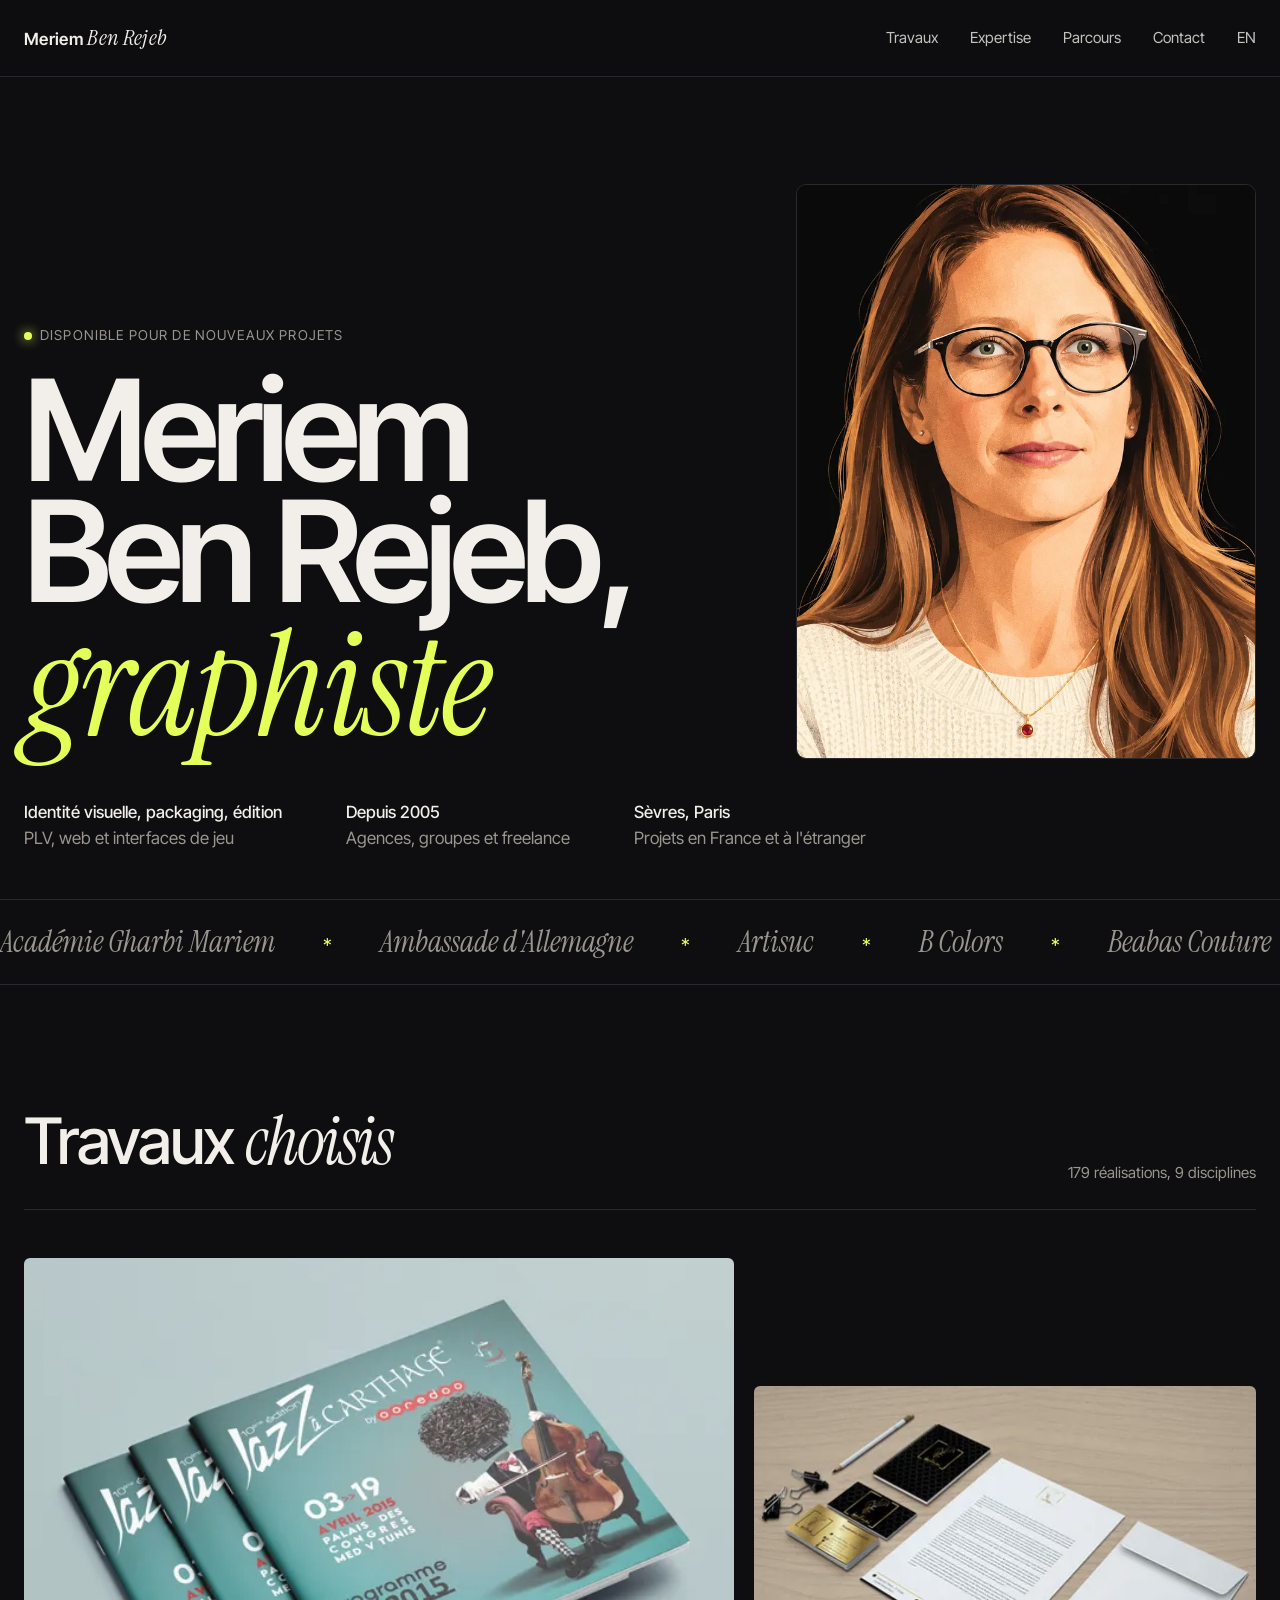
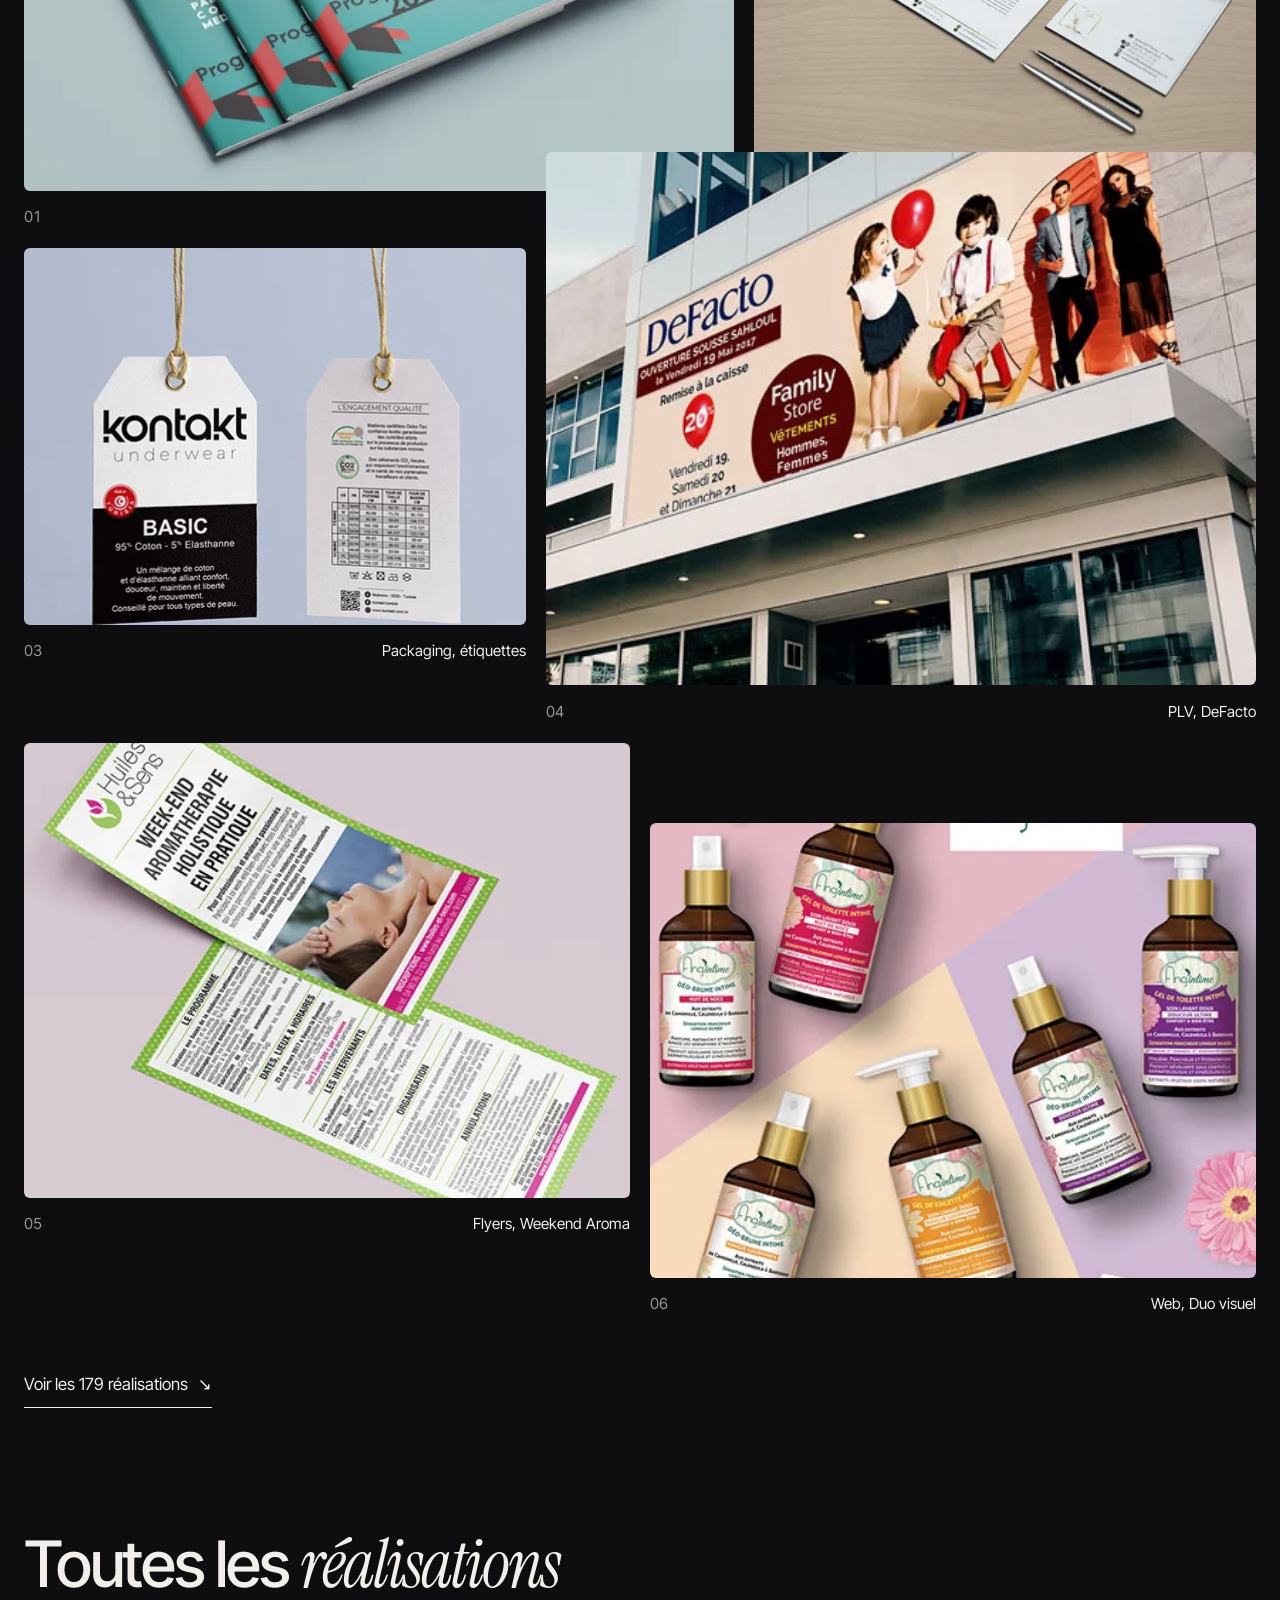
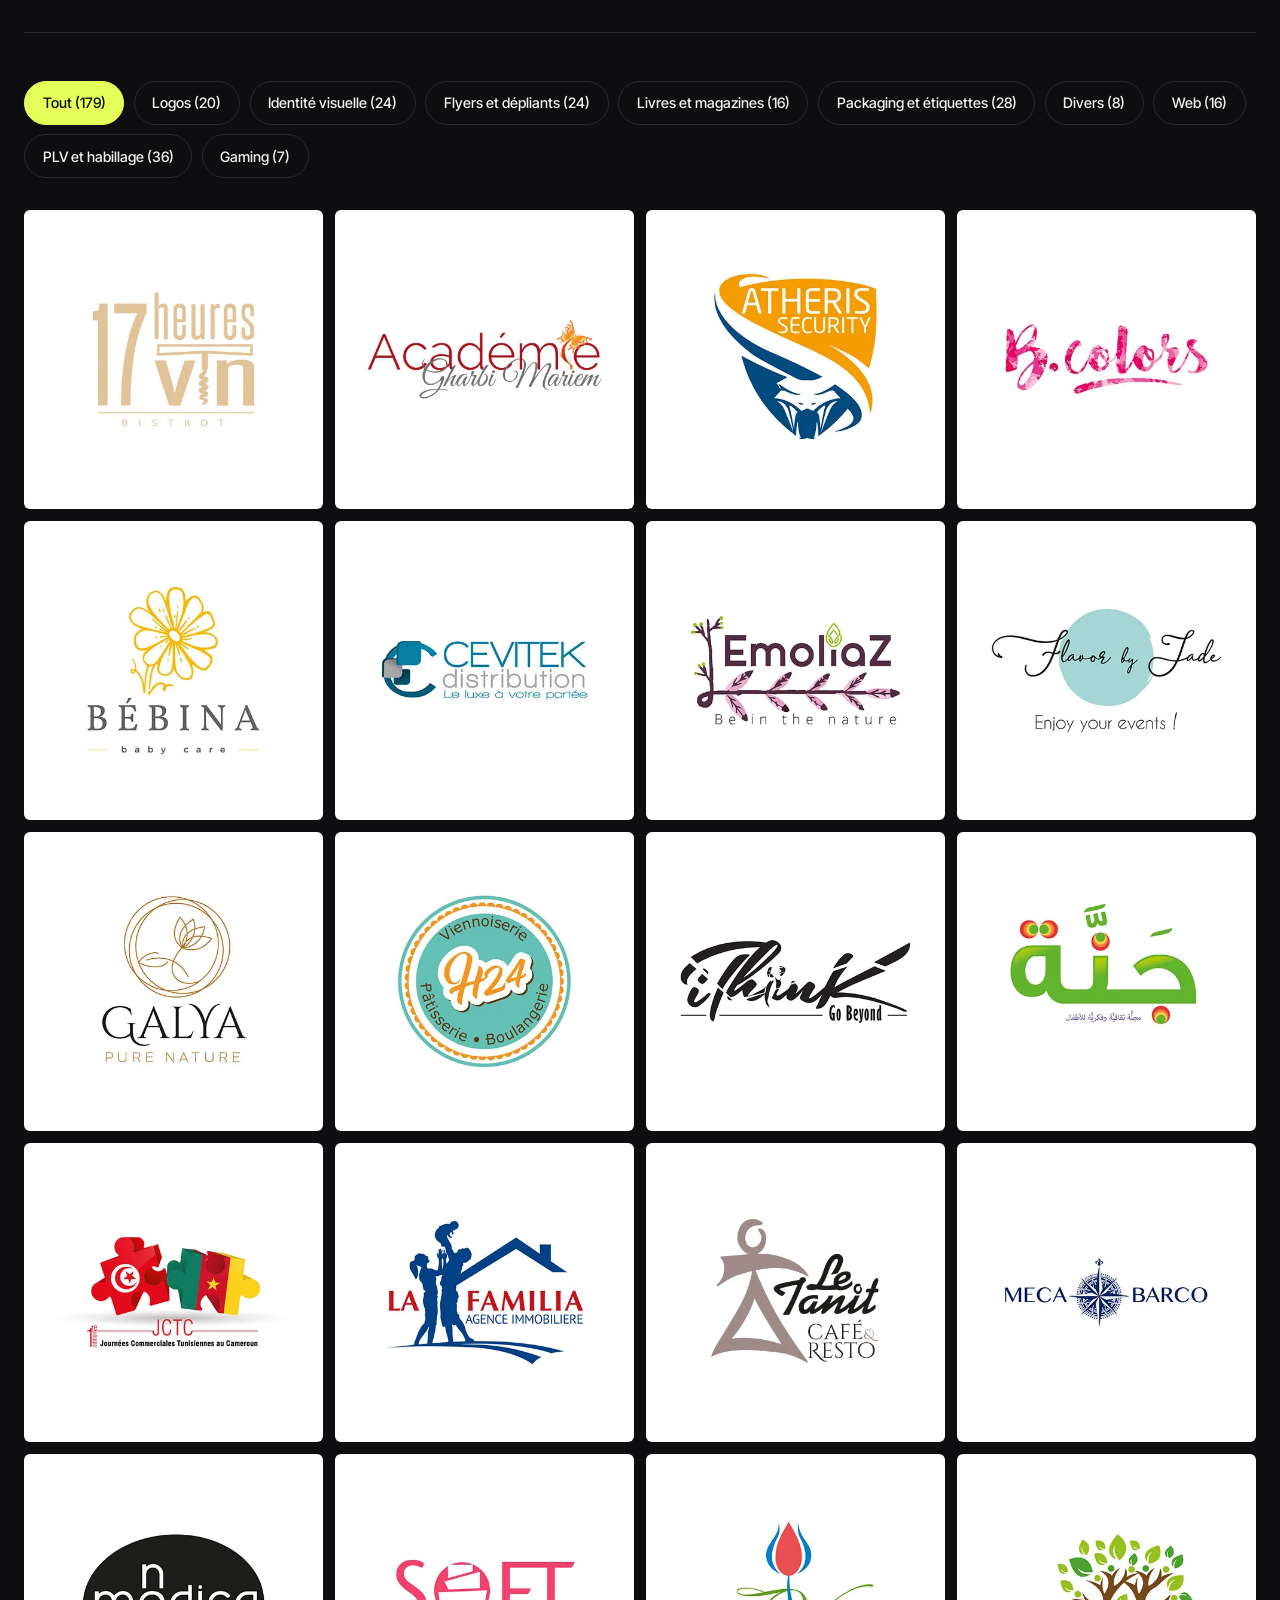
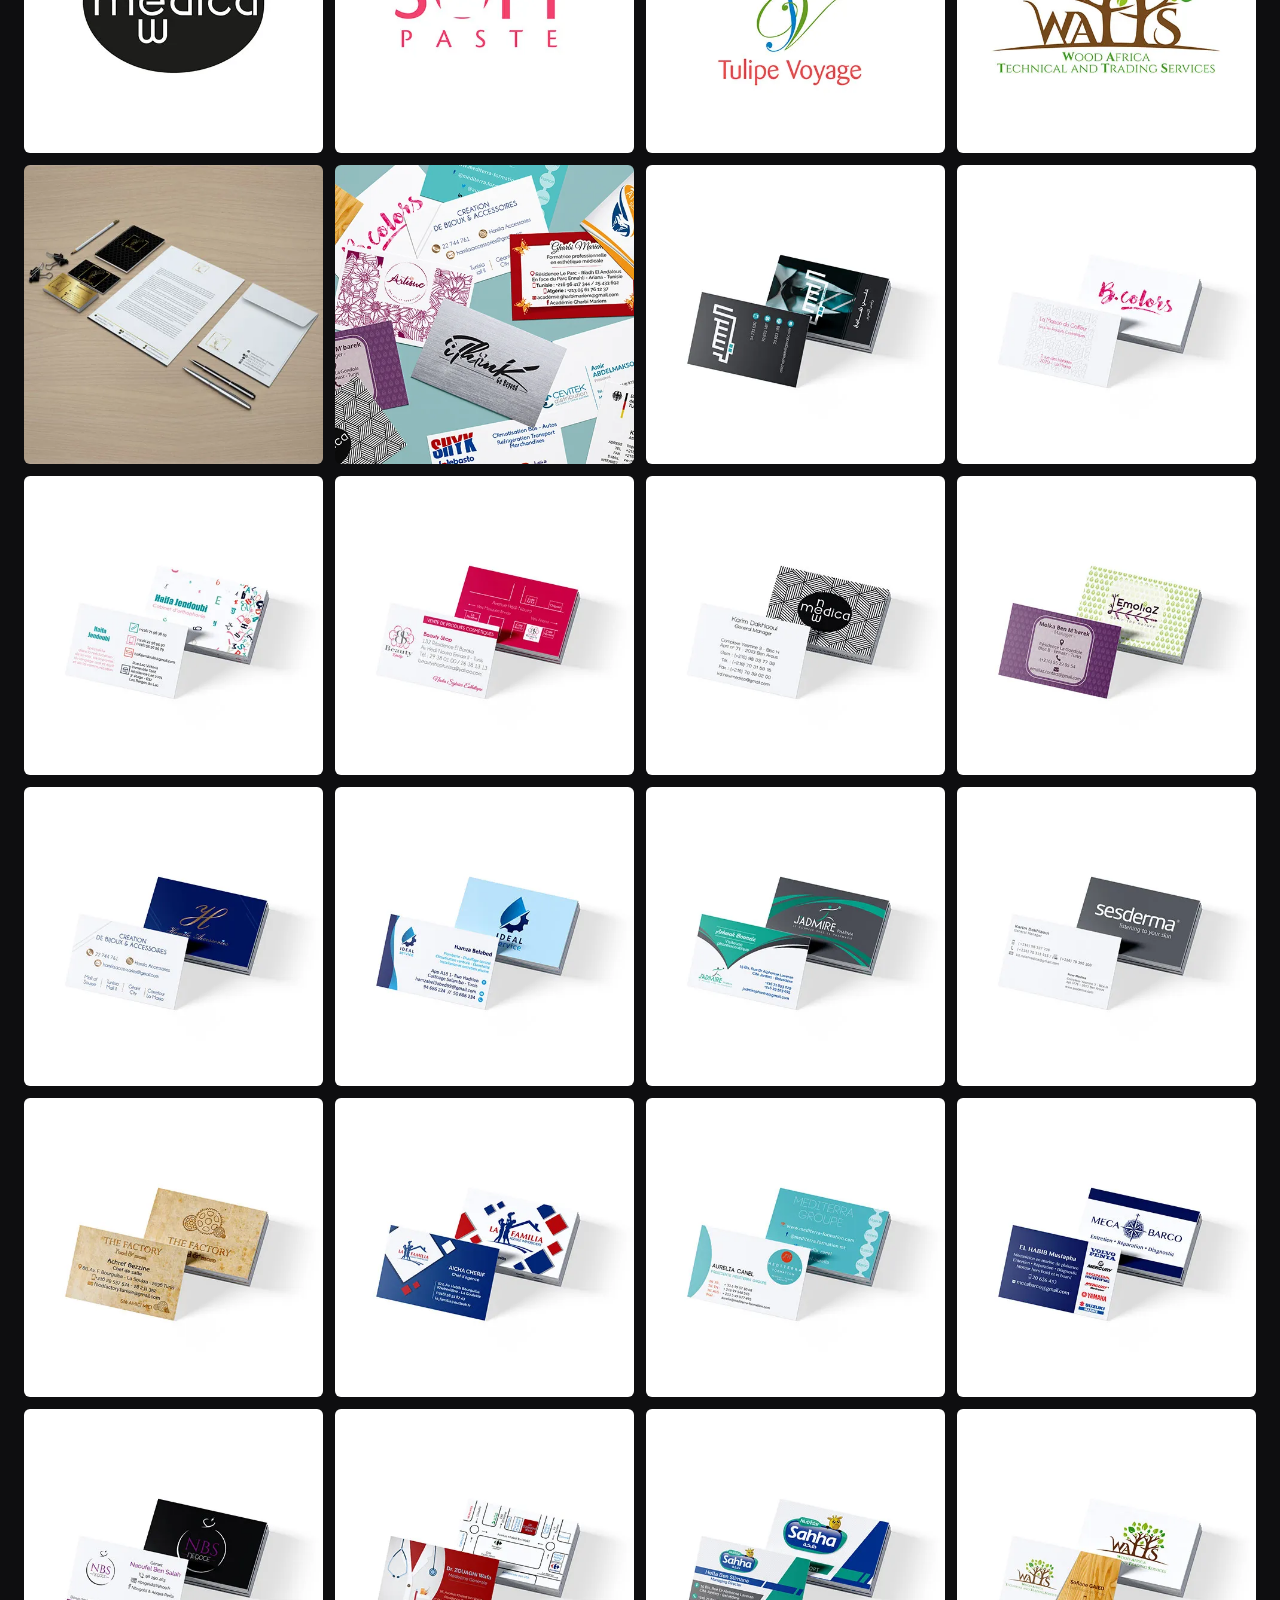
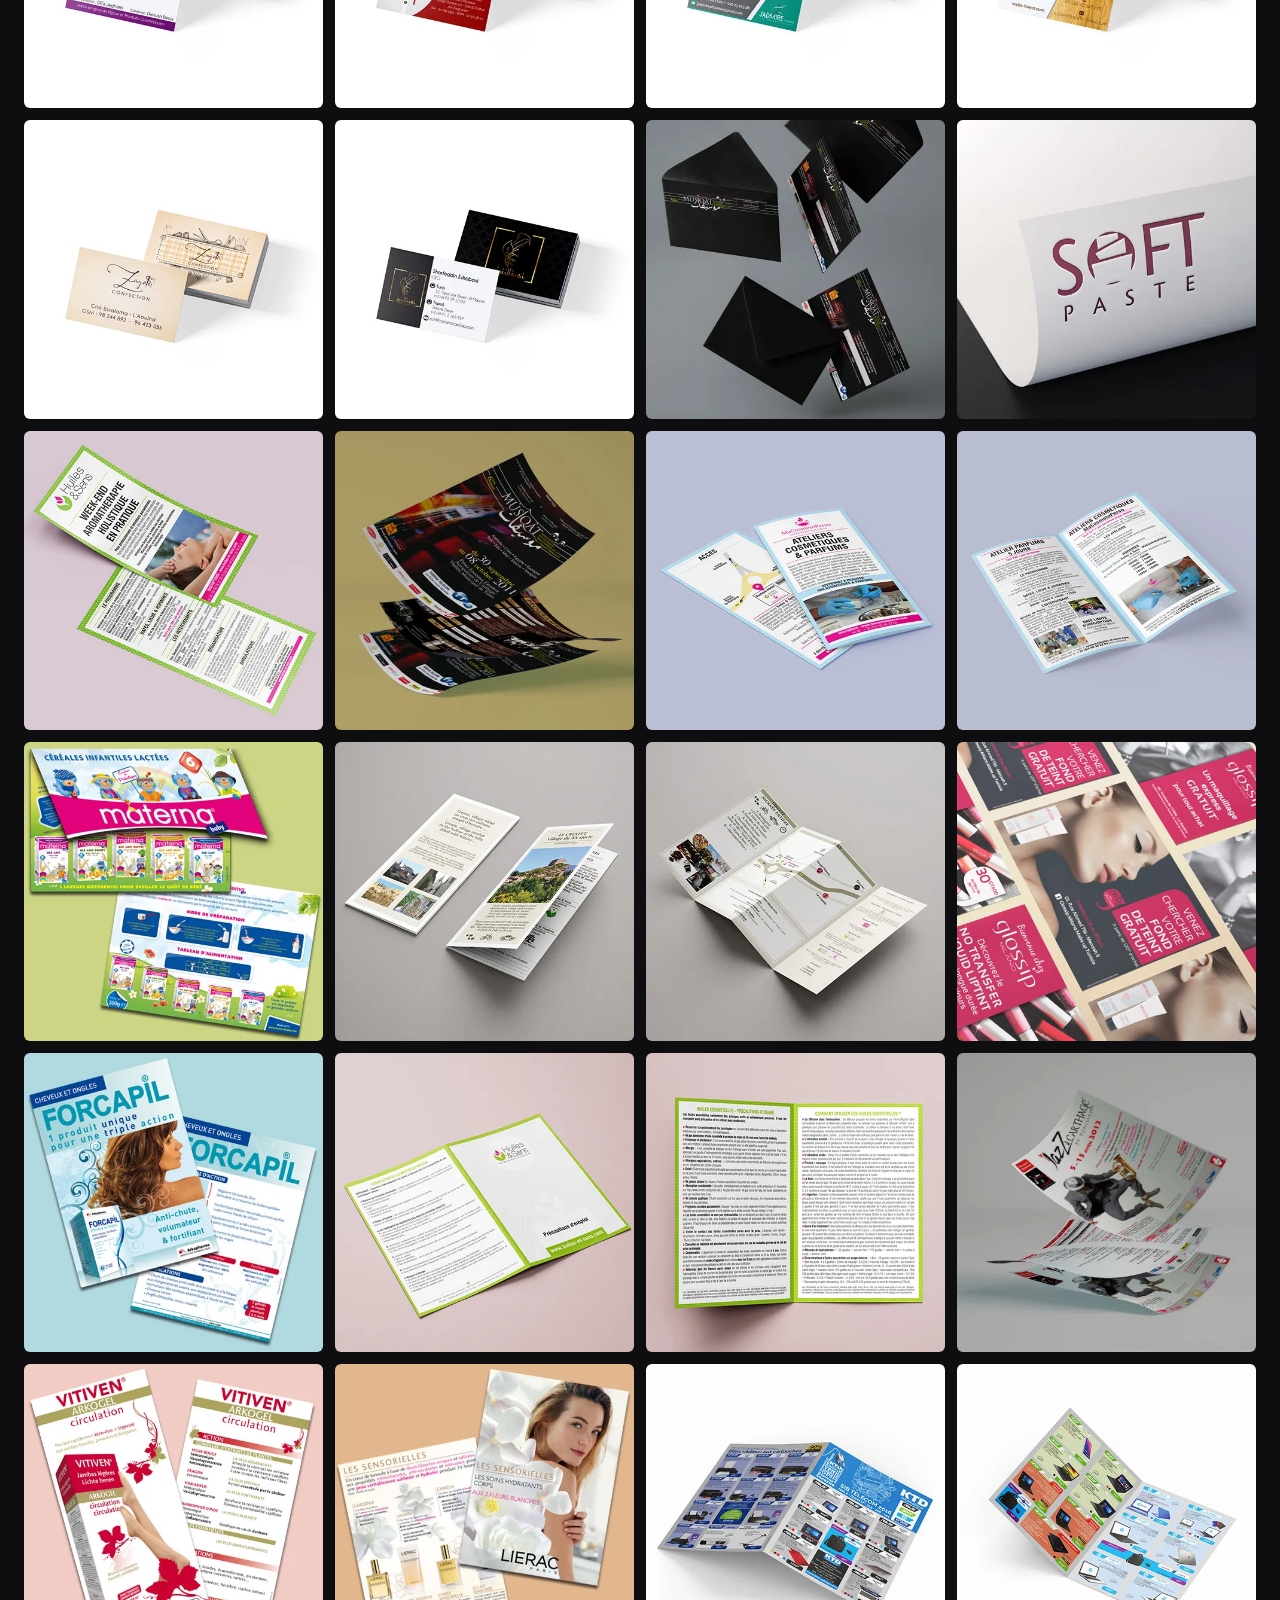
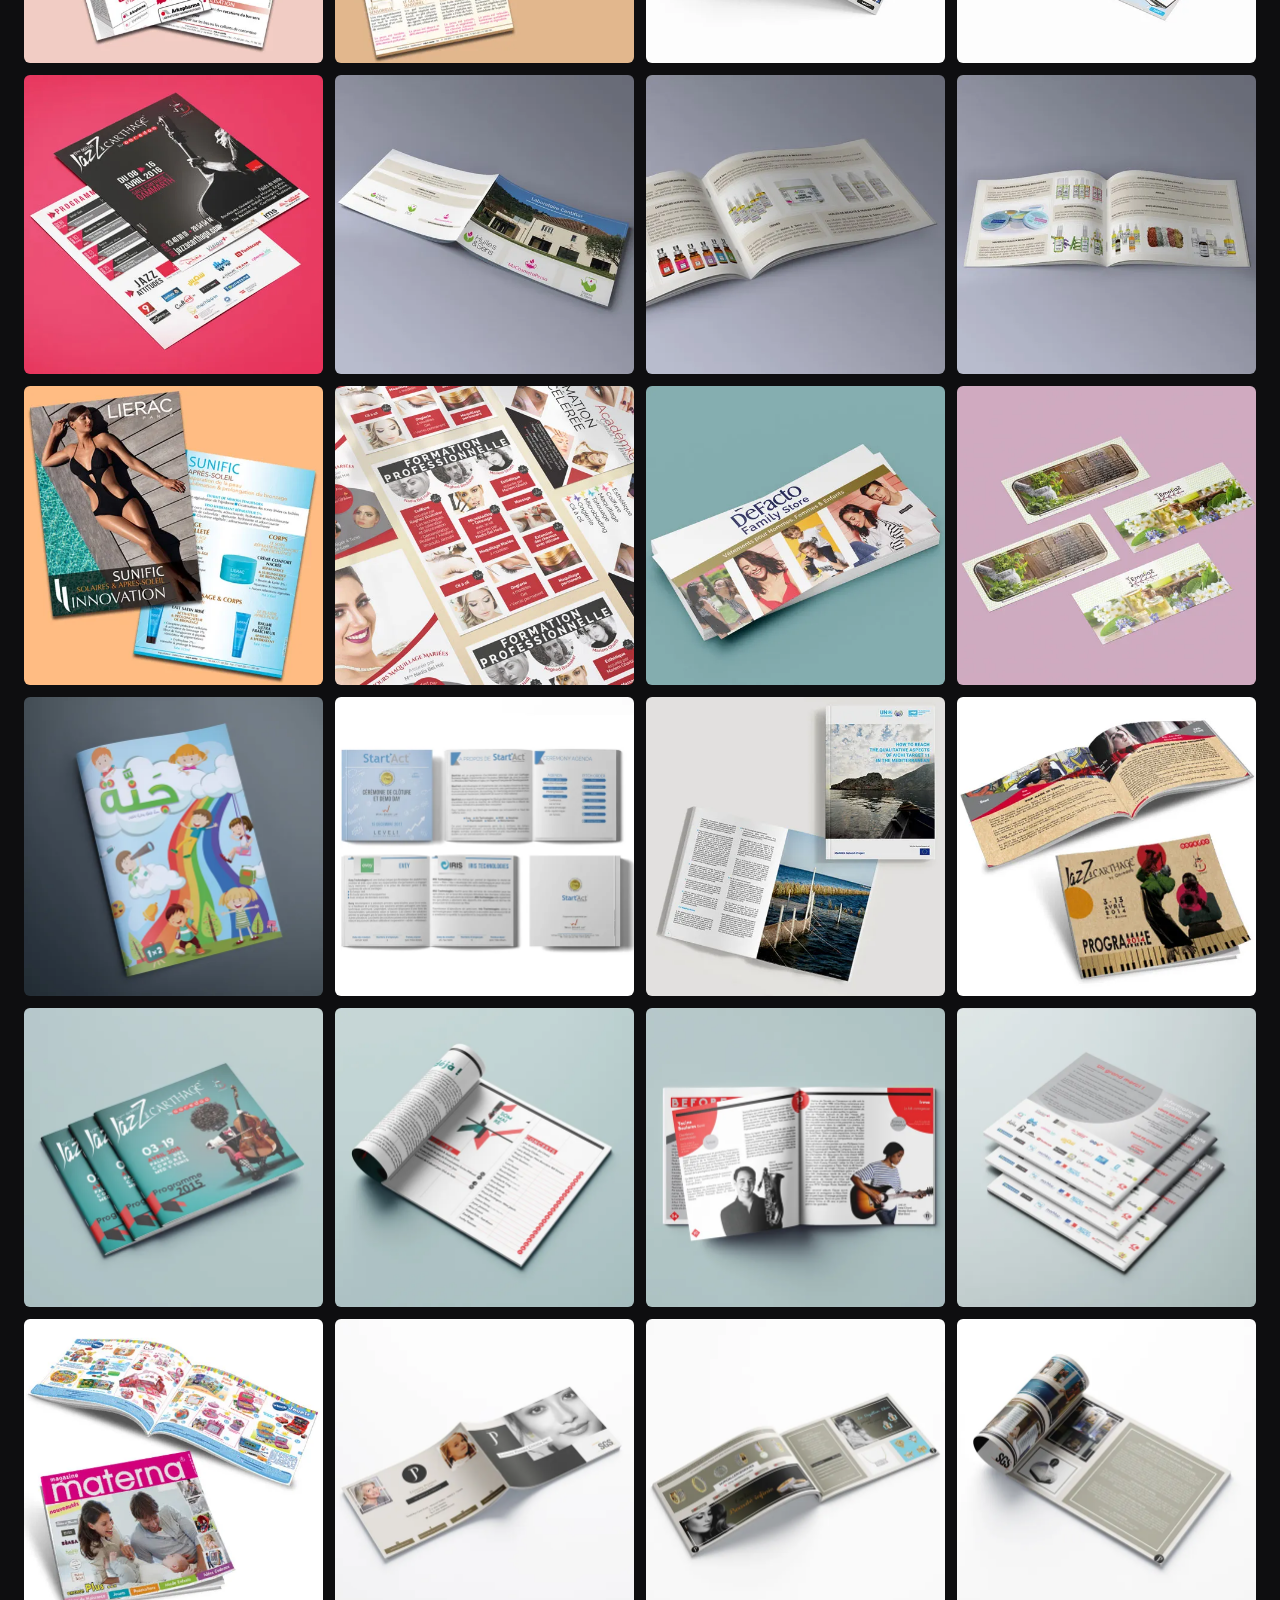
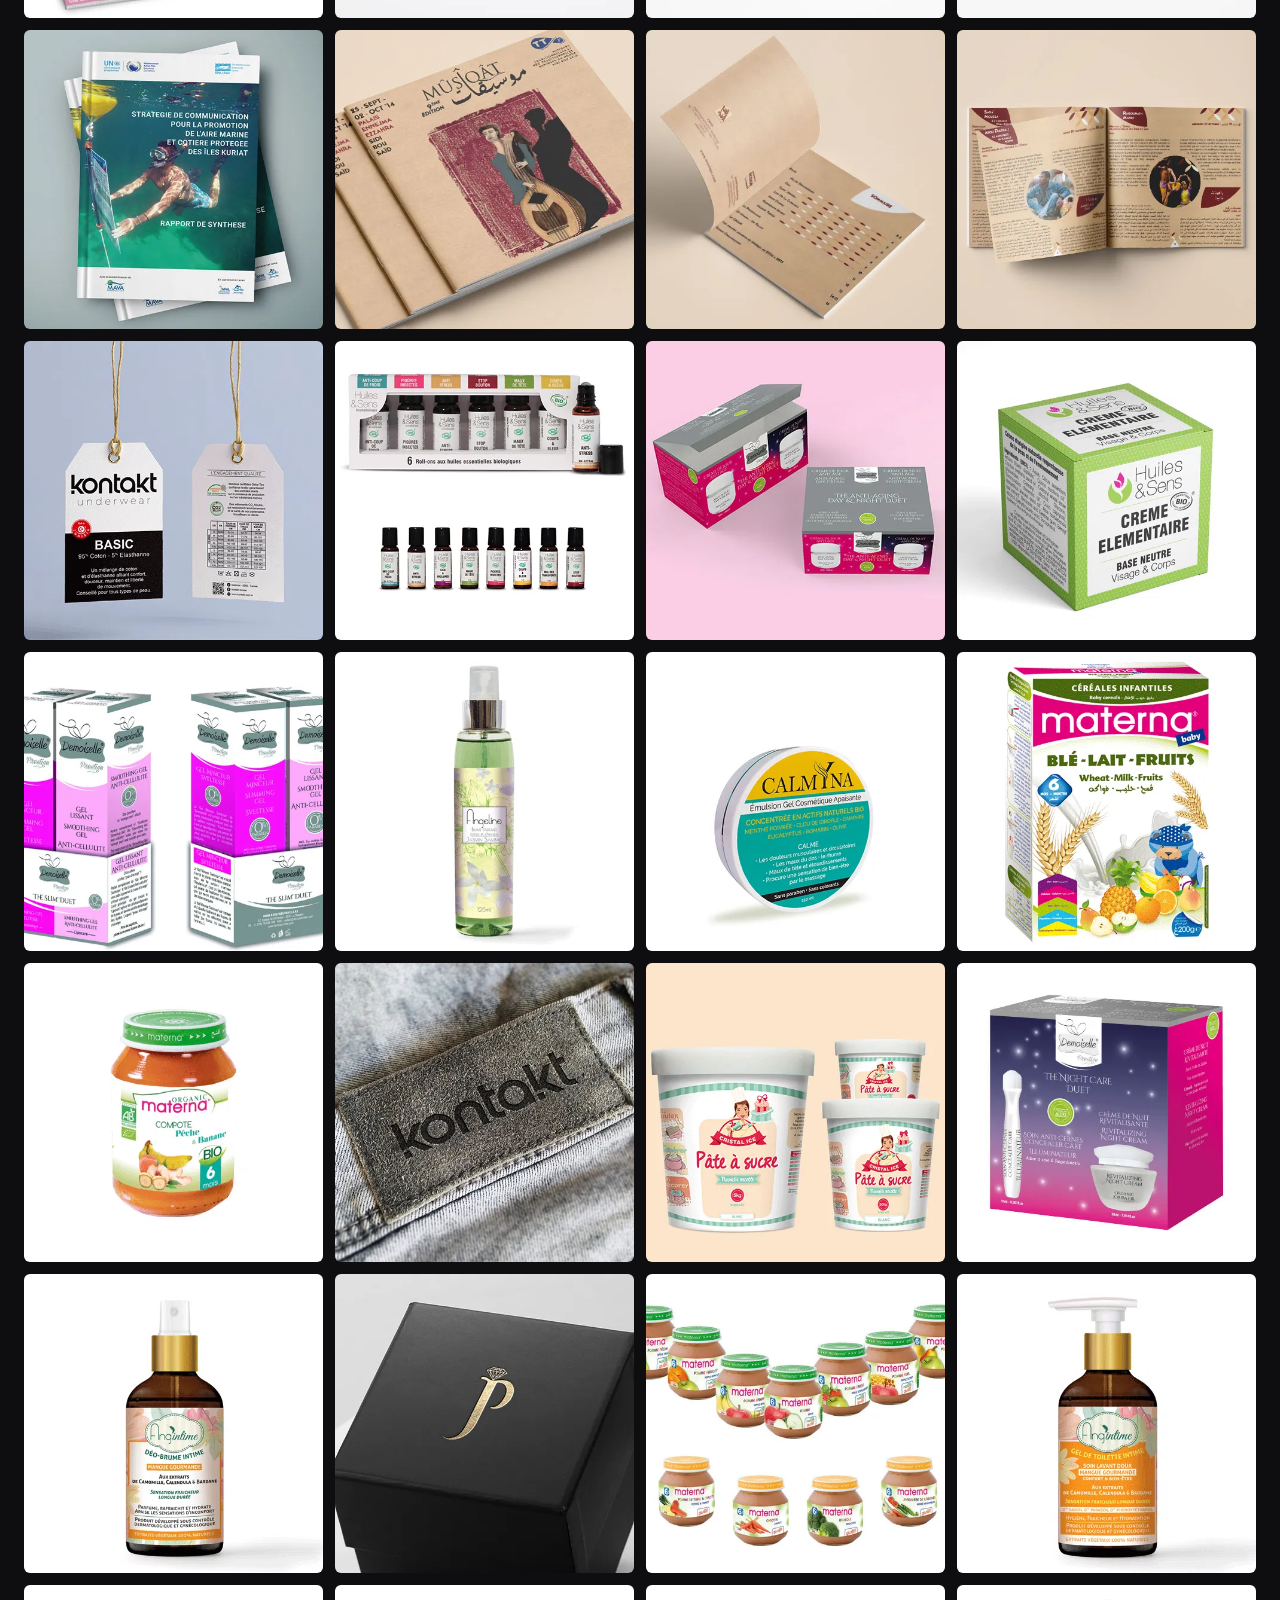
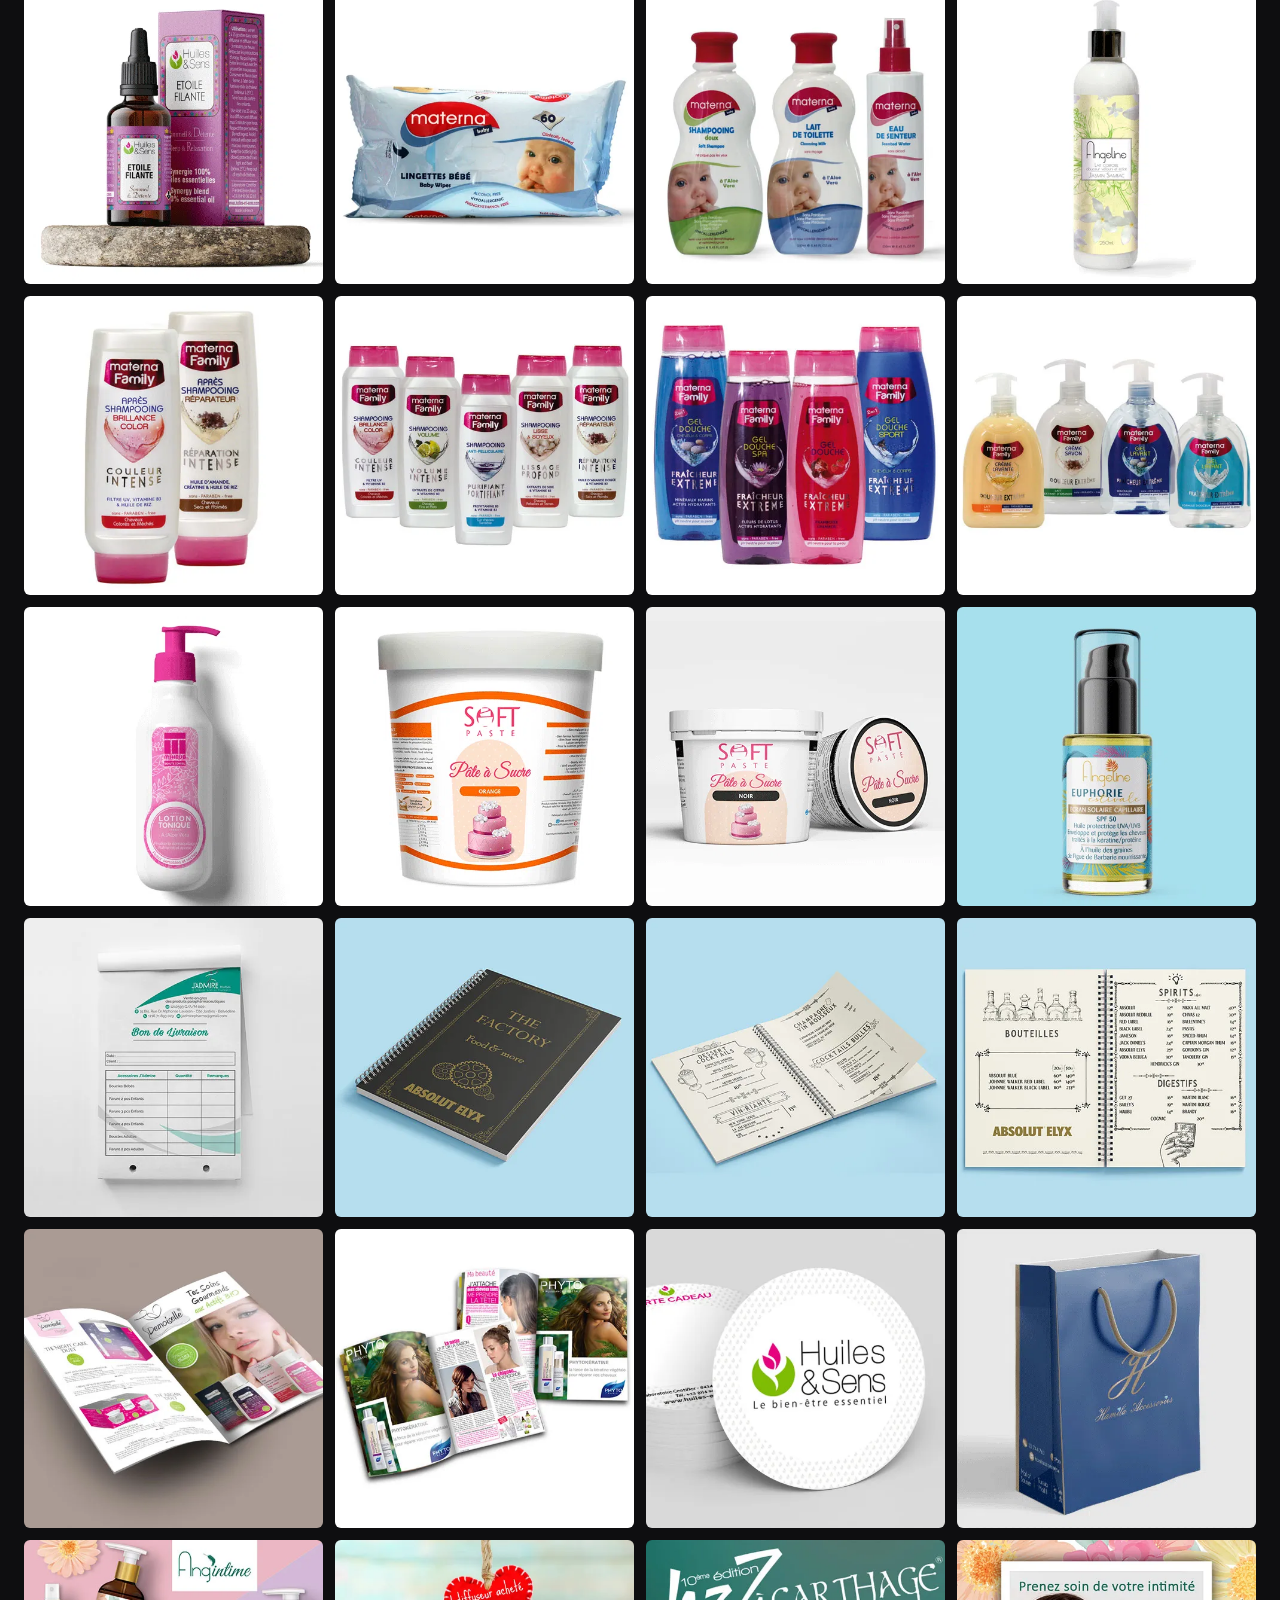
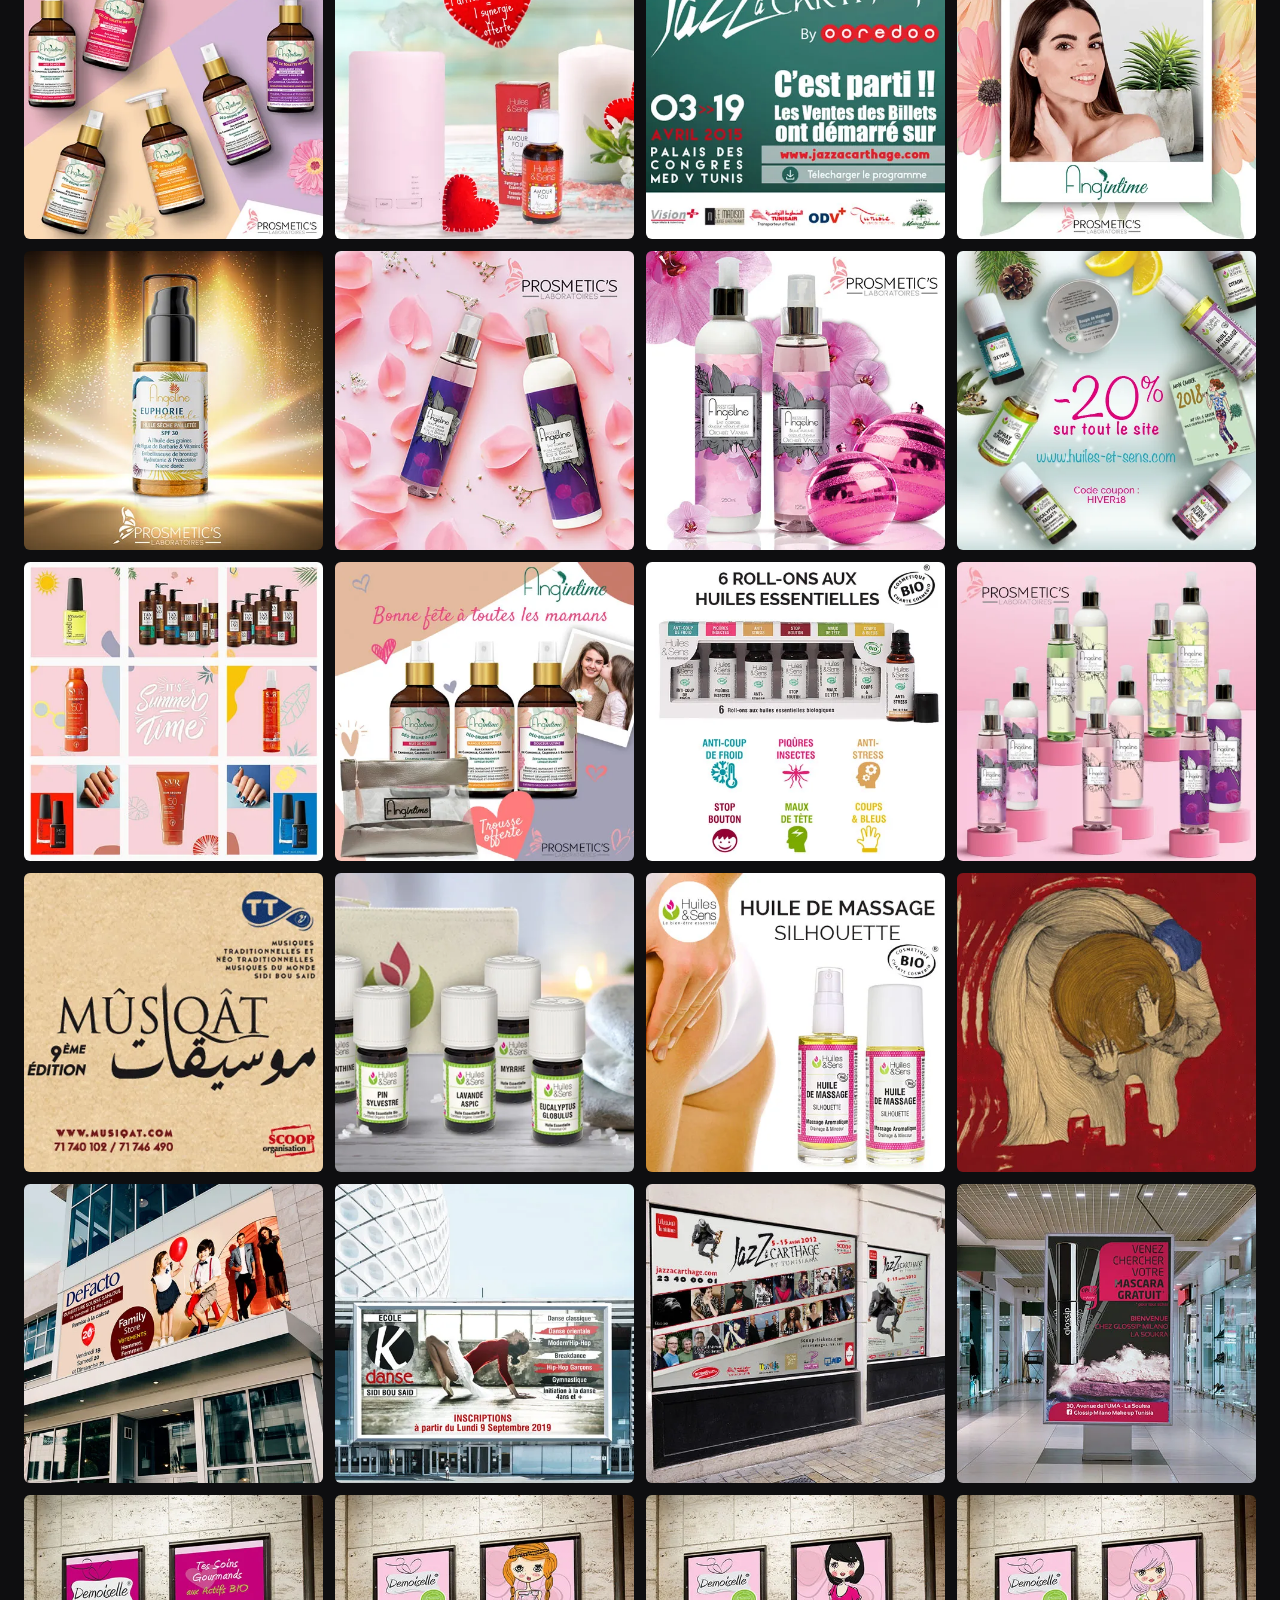
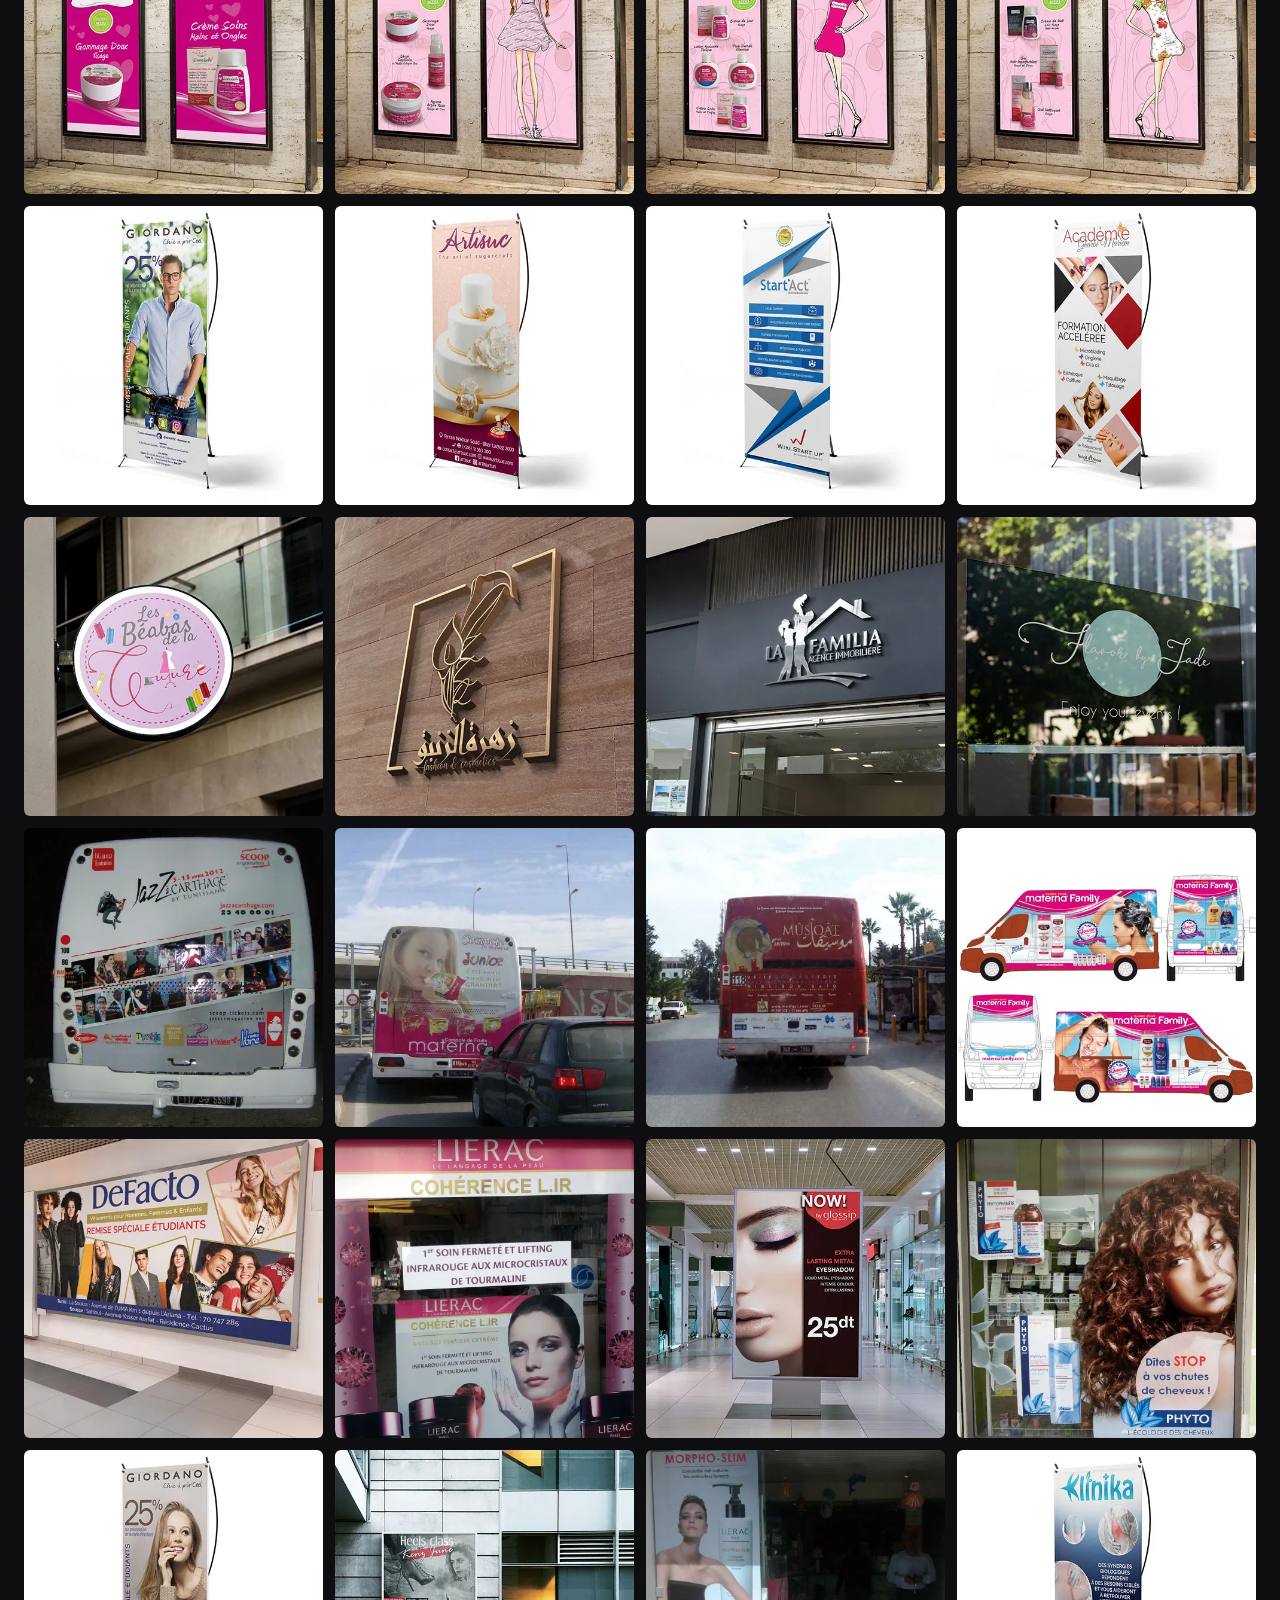
==== commit ce2eef75: "fix: sharing image, lighter avatar and selection images, pinch guard, marquee pause" ====
--- a/index.html
+++ b/index.html
@@ -72,12 +72,12 @@
 <section id="travaux" class="section"><div class="c">
   <div class="entete-section"><h2>Travaux <em>choisis</em></h2><span class="compte">179 réalisations, 9 disciplines</span></div>
   <div id="selection" class="grille"><!-- selection:debut -->
-<a class="projet" href="img/portfolio/books_magazines/5-jac2015.jpg" data-fichier="img/portfolio/books_magazines/5-jac2015.jpg"><div class="cadre"><img src="img/portfolio/books_magazines/5-jac2015.jpg" alt="Édition, JAC 2015" loading="lazy" decoding="async"></div><div class="legende"><span>01</span><span>Édition, JAC 2015</span></div></a>
-<a class="projet" href="img/portfolio/visual_identity/1-Zahrat-Zanbaq.jpg" data-fichier="img/portfolio/visual_identity/1-Zahrat-Zanbaq.jpg"><div class="cadre"><img src="img/portfolio/visual_identity/1-Zahrat-Zanbaq.jpg" alt="Identité, Zahrat Zanbaq" loading="lazy" decoding="async"></div><div class="legende"><span>02</span><span>Identité, Zahrat Zanbaq</span></div></a>
-<a class="projet" href="img/portfolio/packaging_labels/1-Hangtags.gif" data-fichier="img/portfolio/packaging_labels/1-Hangtags.gif"><div class="cadre"><img src="img/portfolio/packaging_labels/1-Hangtags.gif" alt="Packaging, étiquettes" loading="lazy" decoding="async"></div><div class="legende"><span>03</span><span>Packaging, étiquettes</span></div></a>
-<a class="projet" href="img/portfolio/pos_panels_dressing/1-defacto.jpg" data-fichier="img/portfolio/pos_panels_dressing/1-defacto.jpg"><div class="cadre"><img src="img/portfolio/pos_panels_dressing/1-defacto.jpg" alt="PLV, DeFacto" loading="lazy" decoding="async"></div><div class="legende"><span>04</span><span>PLV, DeFacto</span></div></a>
-<a class="projet" href="img/portfolio/flyers_leaflets/1-weekend-aroma.jpg" data-fichier="img/portfolio/flyers_leaflets/1-weekend-aroma.jpg"><div class="cadre"><img src="img/portfolio/flyers_leaflets/1-weekend-aroma.jpg" alt="Flyers, Weekend Aroma" loading="lazy" decoding="async"></div><div class="legende"><span>05</span><span>Flyers, Weekend Aroma</span></div></a>
-<a class="projet" href="img/portfolio/web/1-duo-visuel.jpg" data-fichier="img/portfolio/web/1-duo-visuel.jpg"><div class="cadre"><img src="img/portfolio/web/1-duo-visuel.jpg" alt="Web, Duo visuel" loading="lazy" decoding="async"></div><div class="legende"><span>06</span><span>Web, Duo visuel</span></div></a>
+<a class="projet" href="img/portfolio/books_magazines/5-jac2015.jpg" data-fichier="img/portfolio/books_magazines/5-jac2015.jpg"><div class="cadre"><img src="img/min/books_magazines/5-jac2015.webp" alt="Édition, JAC 2015" loading="lazy" decoding="async"></div><div class="legende"><span>01</span><span>Édition, JAC 2015</span></div></a>
+<a class="projet" href="img/portfolio/visual_identity/1-Zahrat-Zanbaq.jpg" data-fichier="img/portfolio/visual_identity/1-Zahrat-Zanbaq.jpg"><div class="cadre"><img src="img/min/visual_identity/1-Zahrat-Zanbaq.webp" alt="Identité, Zahrat Zanbaq" loading="lazy" decoding="async"></div><div class="legende"><span>02</span><span>Identité, Zahrat Zanbaq</span></div></a>
+<a class="projet" href="img/portfolio/packaging_labels/1-Hangtags.gif" data-fichier="img/portfolio/packaging_labels/1-Hangtags.gif"><div class="cadre"><img src="img/min/packaging_labels/1-Hangtags.webp" alt="Packaging, étiquettes" loading="lazy" decoding="async"></div><div class="legende"><span>03</span><span>Packaging, étiquettes</span></div></a>
+<a class="projet" href="img/portfolio/pos_panels_dressing/1-defacto.jpg" data-fichier="img/portfolio/pos_panels_dressing/1-defacto.jpg"><div class="cadre"><img src="img/min/pos_panels_dressing/1-defacto.webp" alt="PLV, DeFacto" loading="lazy" decoding="async"></div><div class="legende"><span>04</span><span>PLV, DeFacto</span></div></a>
+<a class="projet" href="img/portfolio/flyers_leaflets/1-weekend-aroma.jpg" data-fichier="img/portfolio/flyers_leaflets/1-weekend-aroma.jpg"><div class="cadre"><img src="img/min/flyers_leaflets/1-weekend-aroma.webp" alt="Flyers, Weekend Aroma" loading="lazy" decoding="async"></div><div class="legende"><span>05</span><span>Flyers, Weekend Aroma</span></div></a>
+<a class="projet" href="img/portfolio/web/1-duo-visuel.jpg" data-fichier="img/portfolio/web/1-duo-visuel.jpg"><div class="cadre"><img src="img/min/web/1-duo-visuel.webp" alt="Web, Duo visuel" loading="lazy" decoding="async"></div><div class="legende"><span>06</span><span>Web, Duo visuel</span></div></a>
 <!-- selection:fin --></div>
   <a class="tout-voir" href="#toutes">Voir les 179 réalisations <span aria-hidden="true">&#8600;</span></a>
 </div></section>
--- a/css/site.css
+++ b/css/site.css
@@ -55,6 +55,7 @@
 /* Bandeau clients */
 .bandeau { border-bottom: 1px solid var(--ligne); overflow: hidden; padding: 1.4rem 0; }
 .piste { display: flex; gap: 3rem; padding-right: 3rem; width: max-content; animation: defile 60s linear infinite; font: italic 400 1.9rem var(--serif); color: var(--doux); white-space: nowrap; }
+.bandeau:hover .piste { animation-play-state: paused; }
 .piste > span[aria-hidden] { display: contents; }
 .piste span span::after, .piste > span:not([aria-hidden])::after { content: "*"; margin-left: 3rem; color: var(--accent); font: 400 1.2rem var(--sans); vertical-align: middle; }
 @keyframes defile { to { transform: translateX(-50%); } }
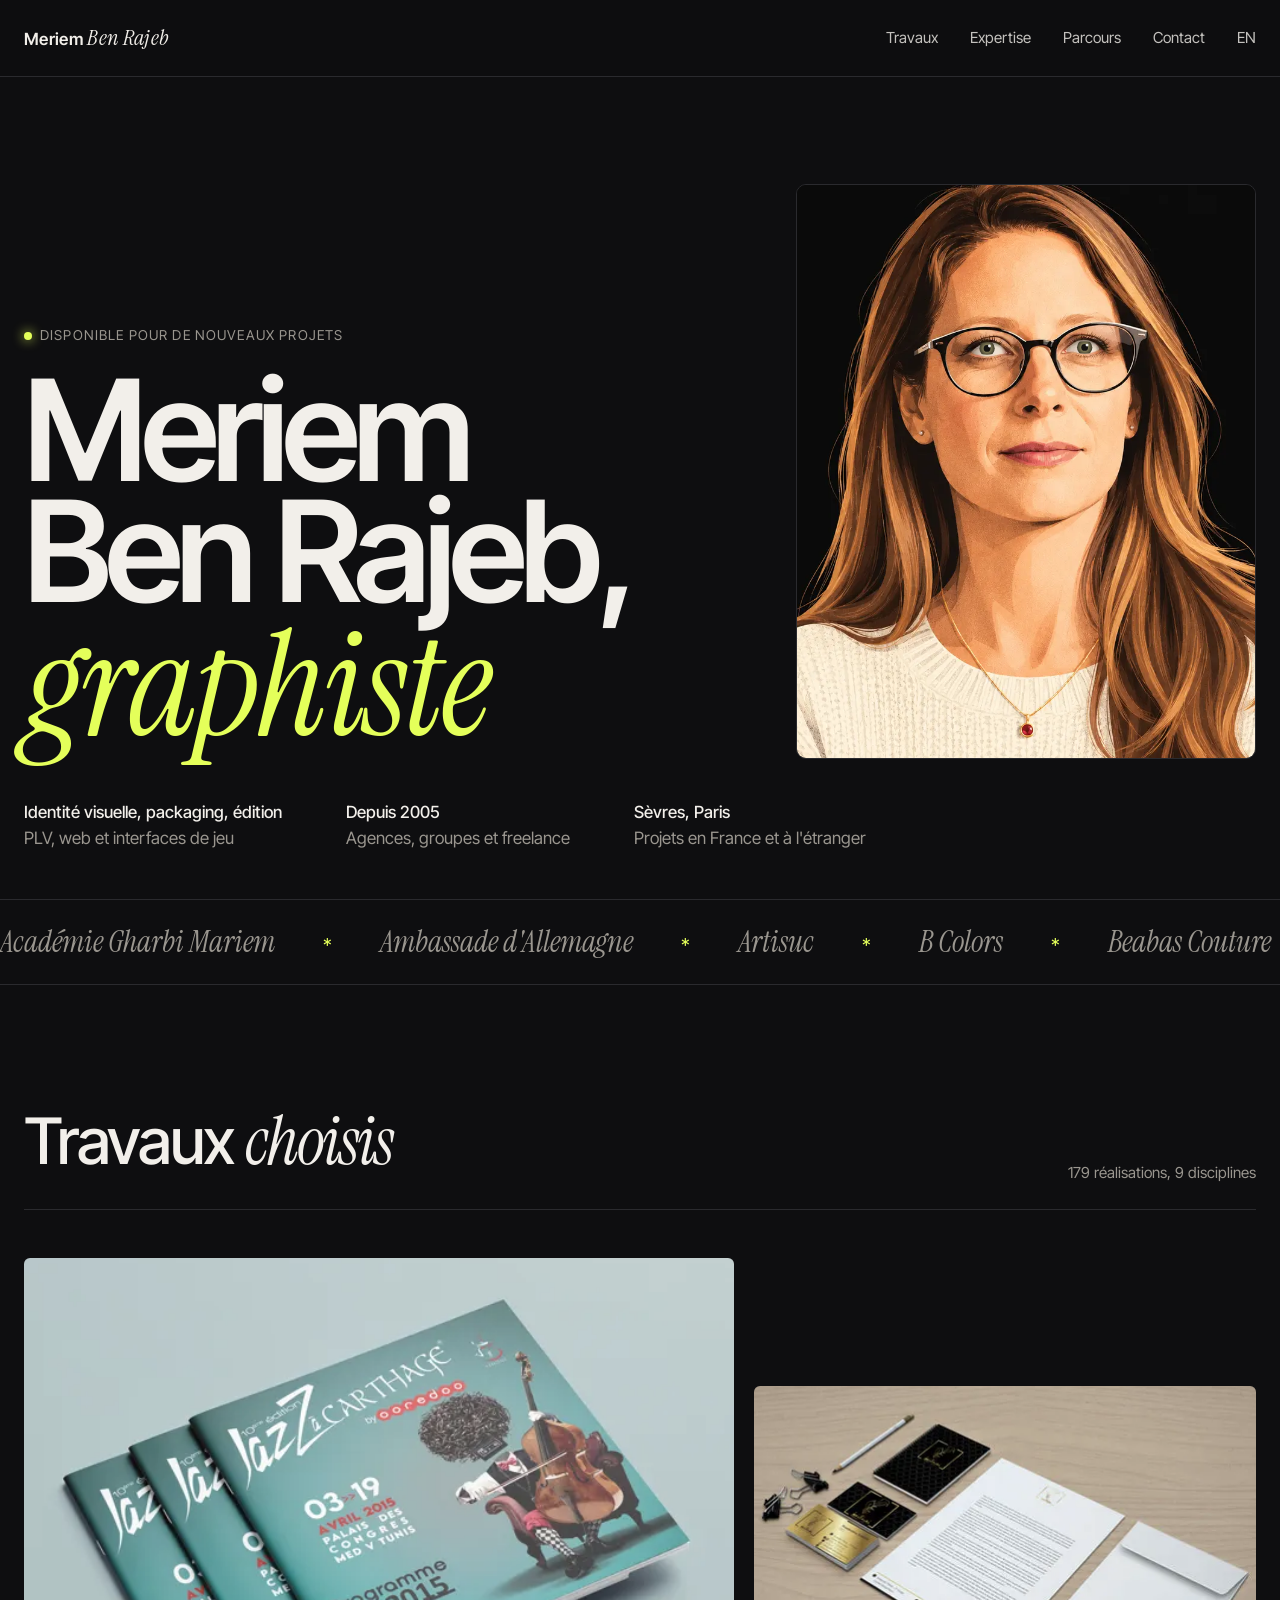
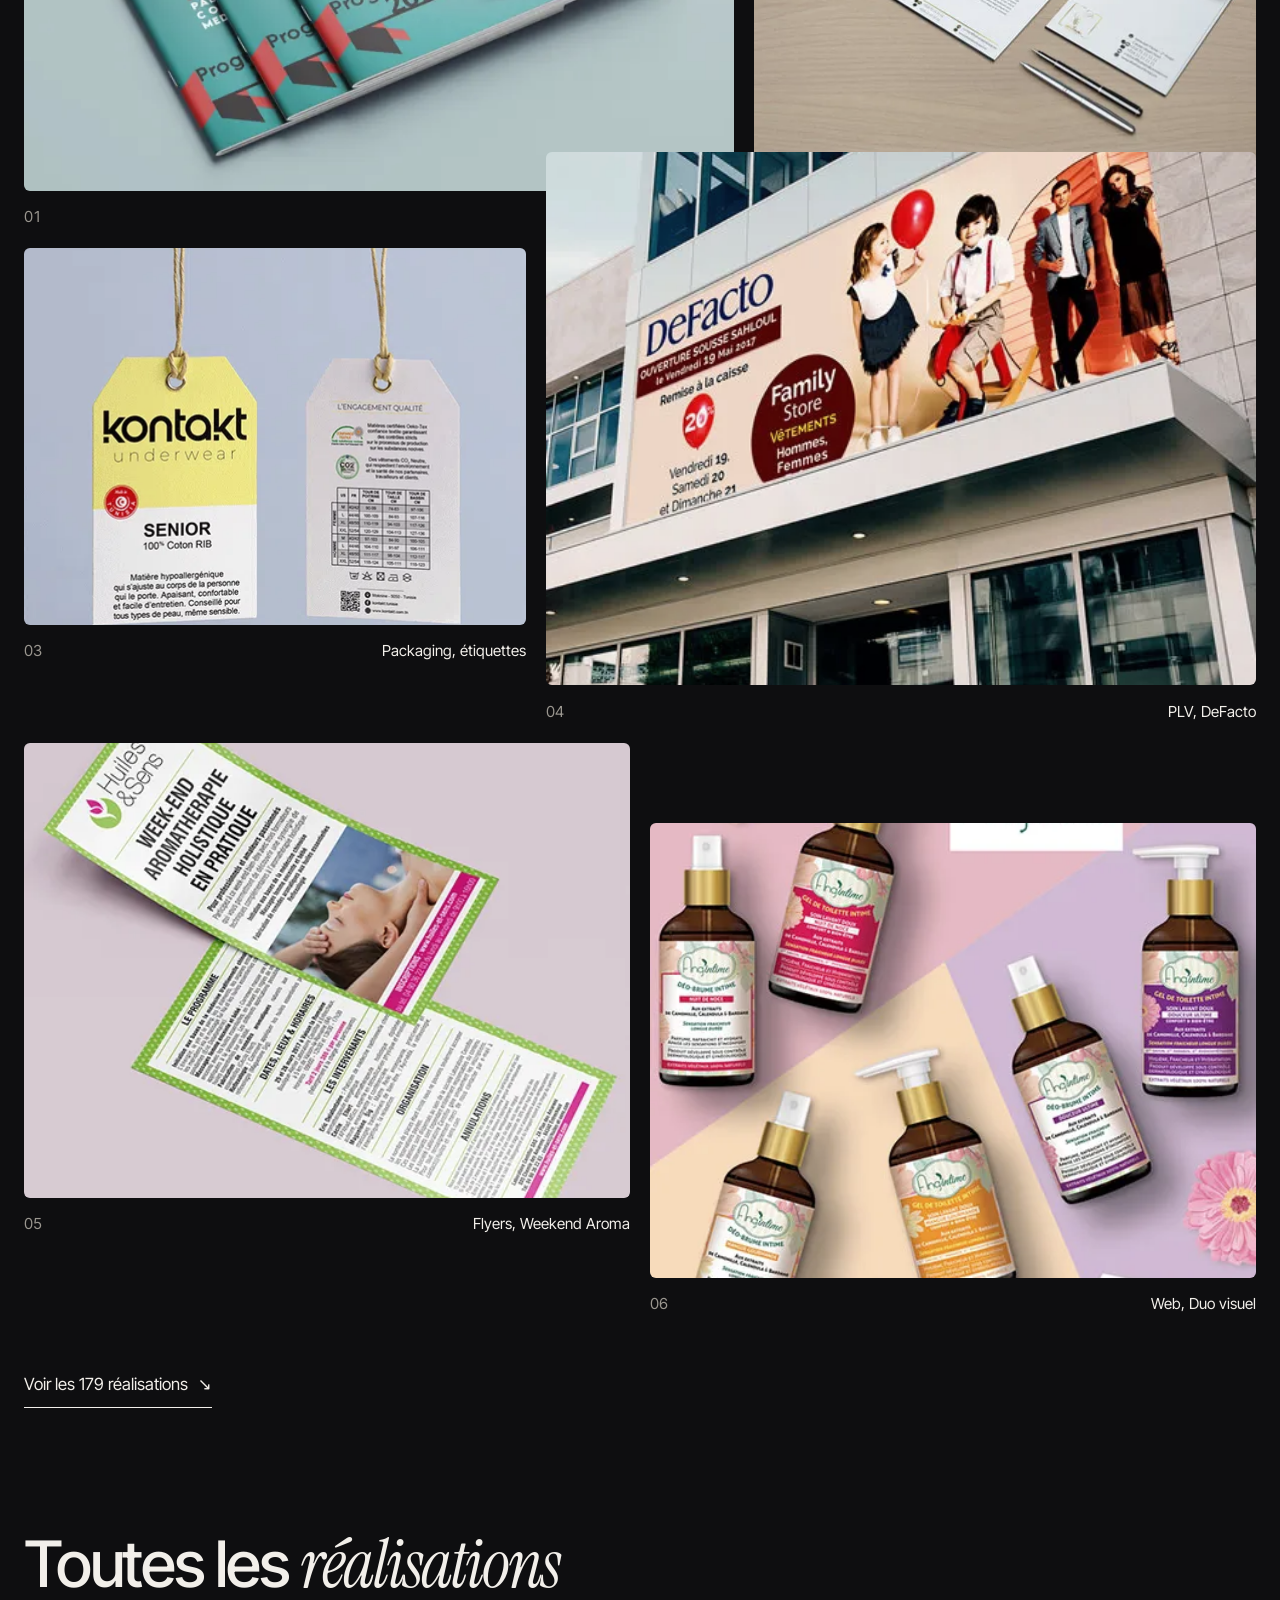
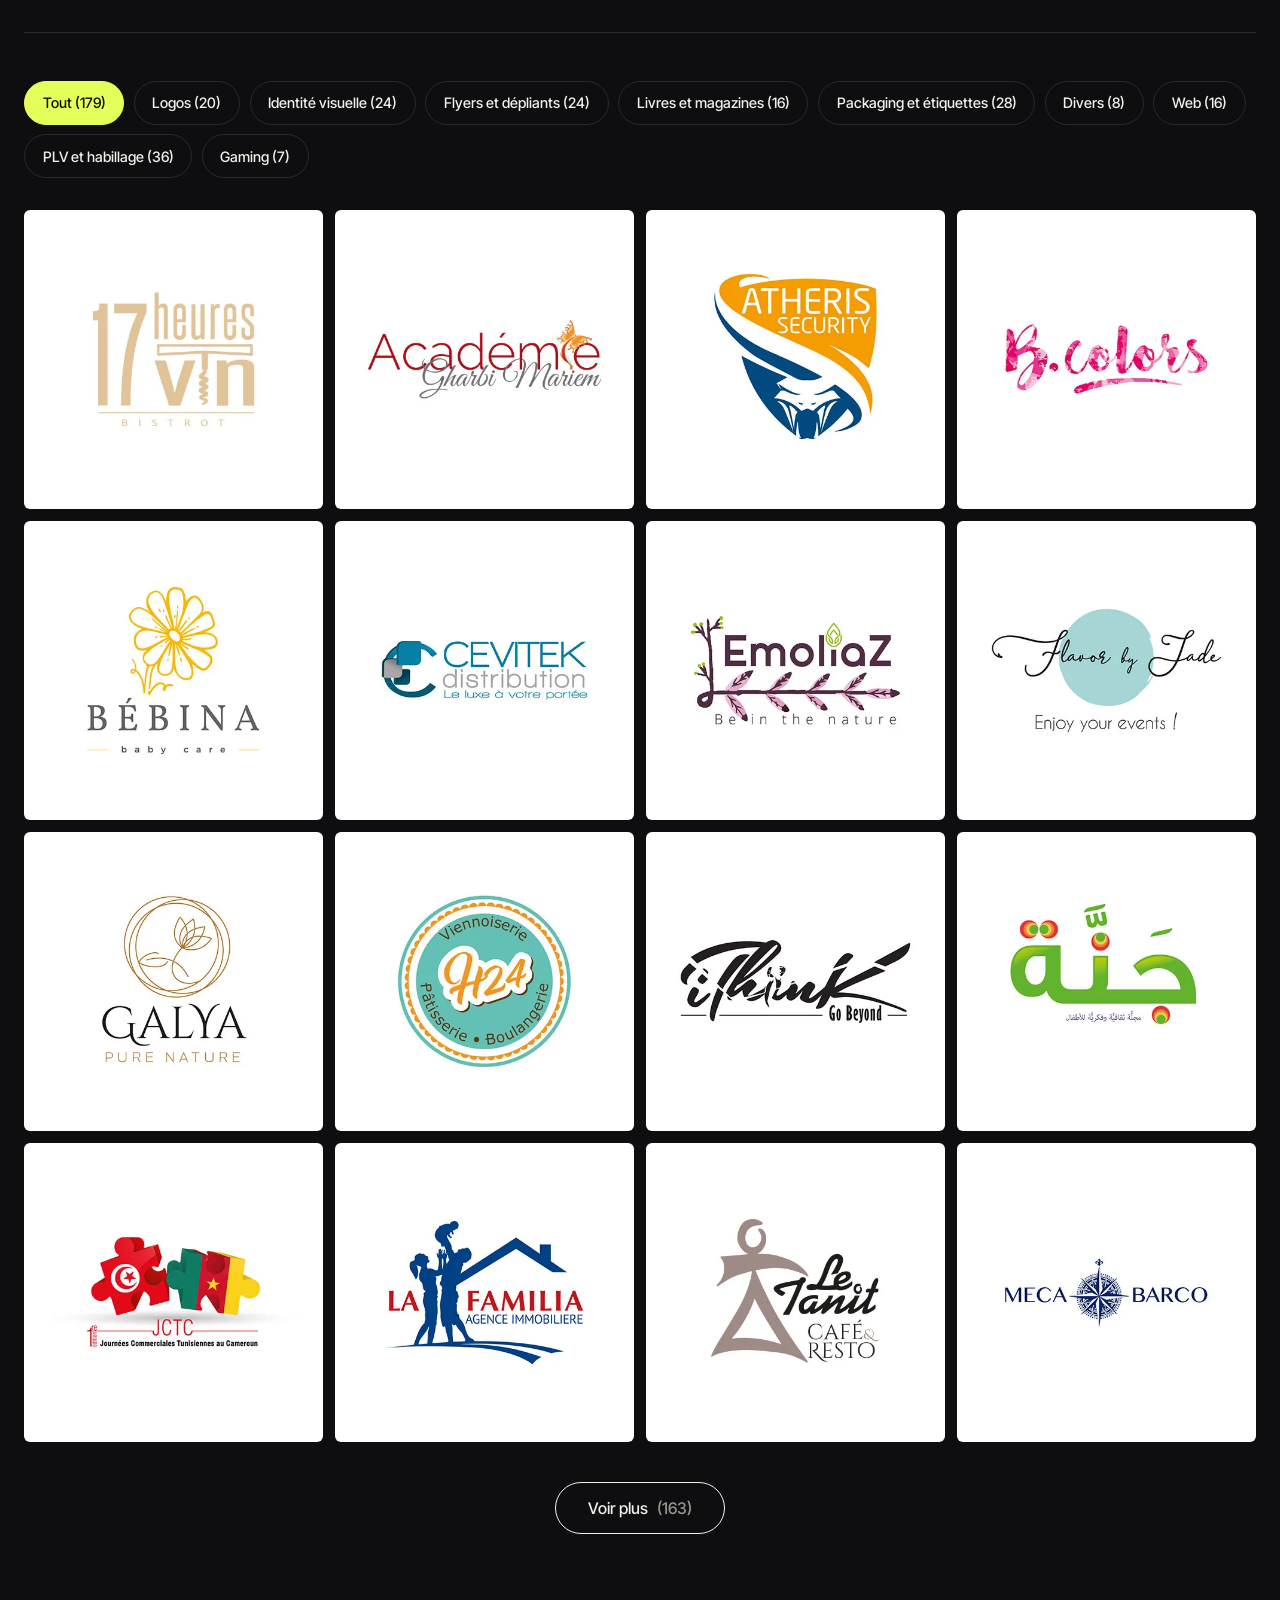
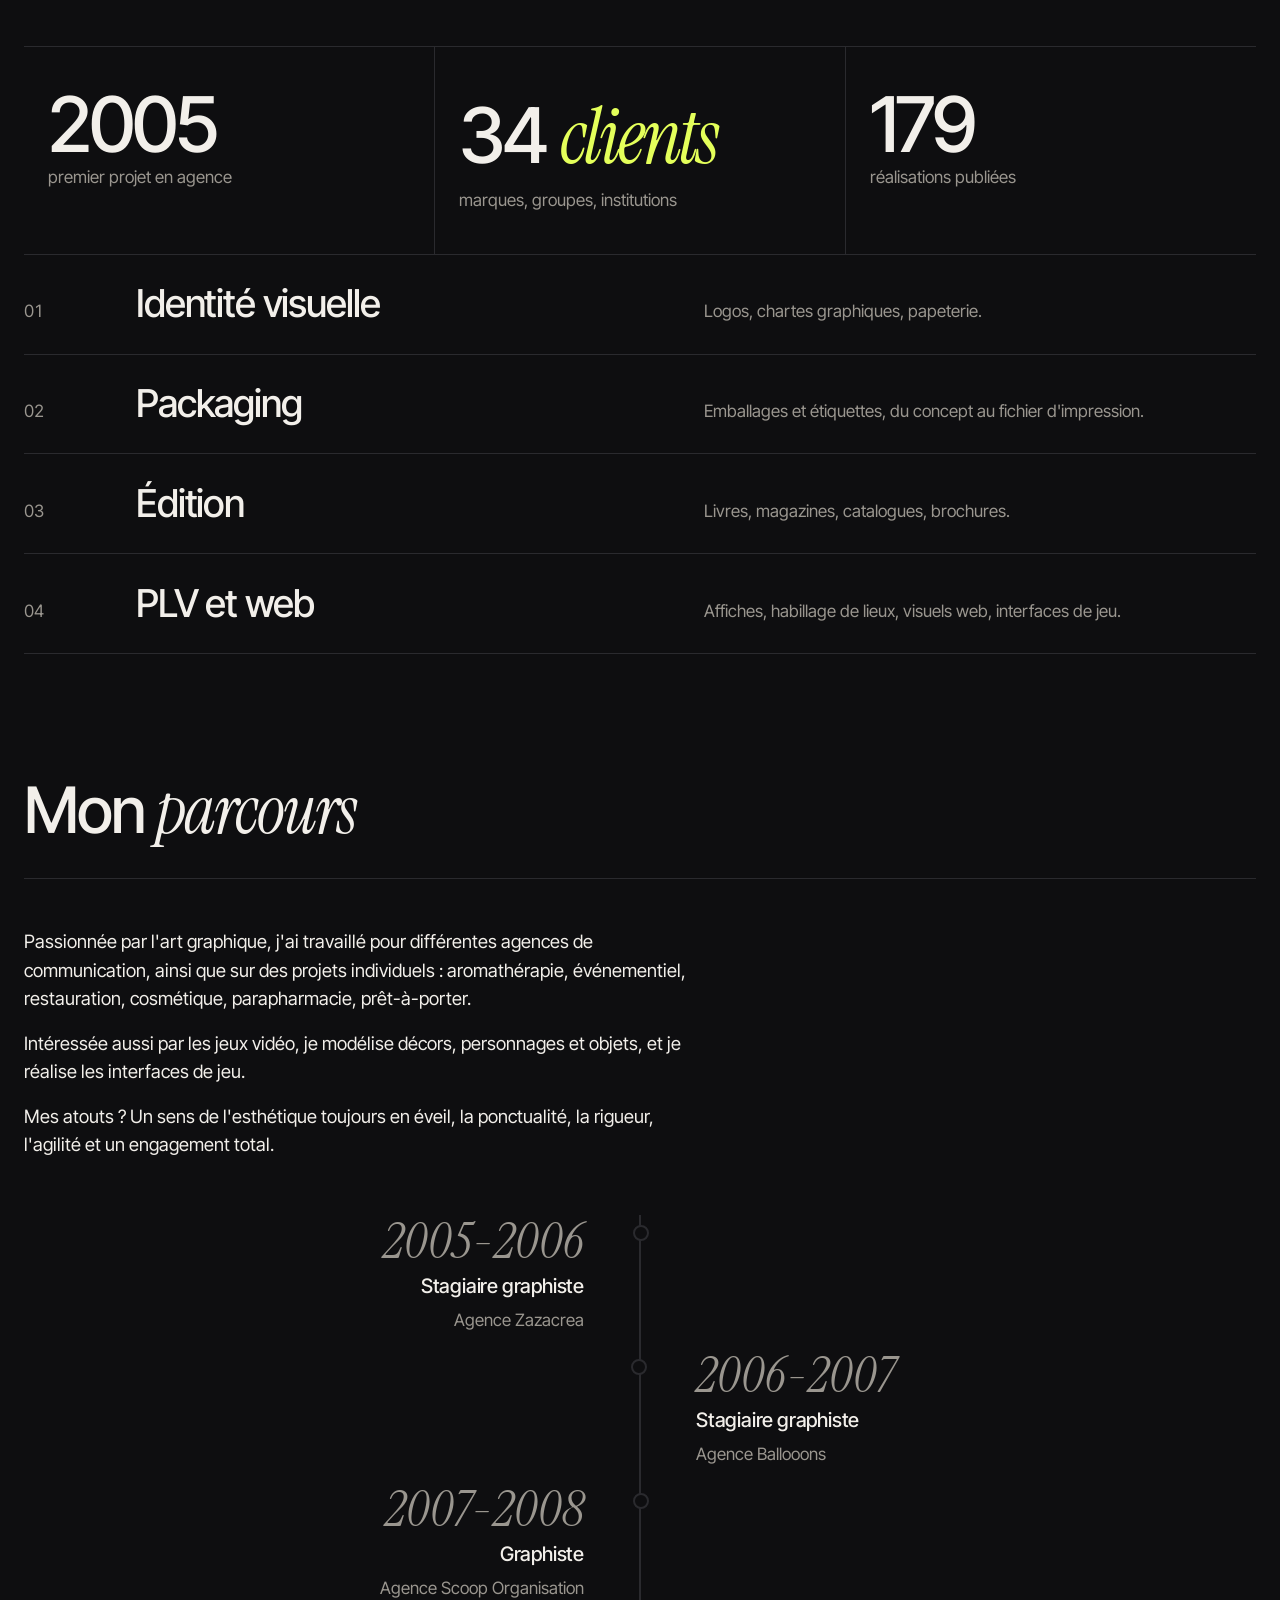
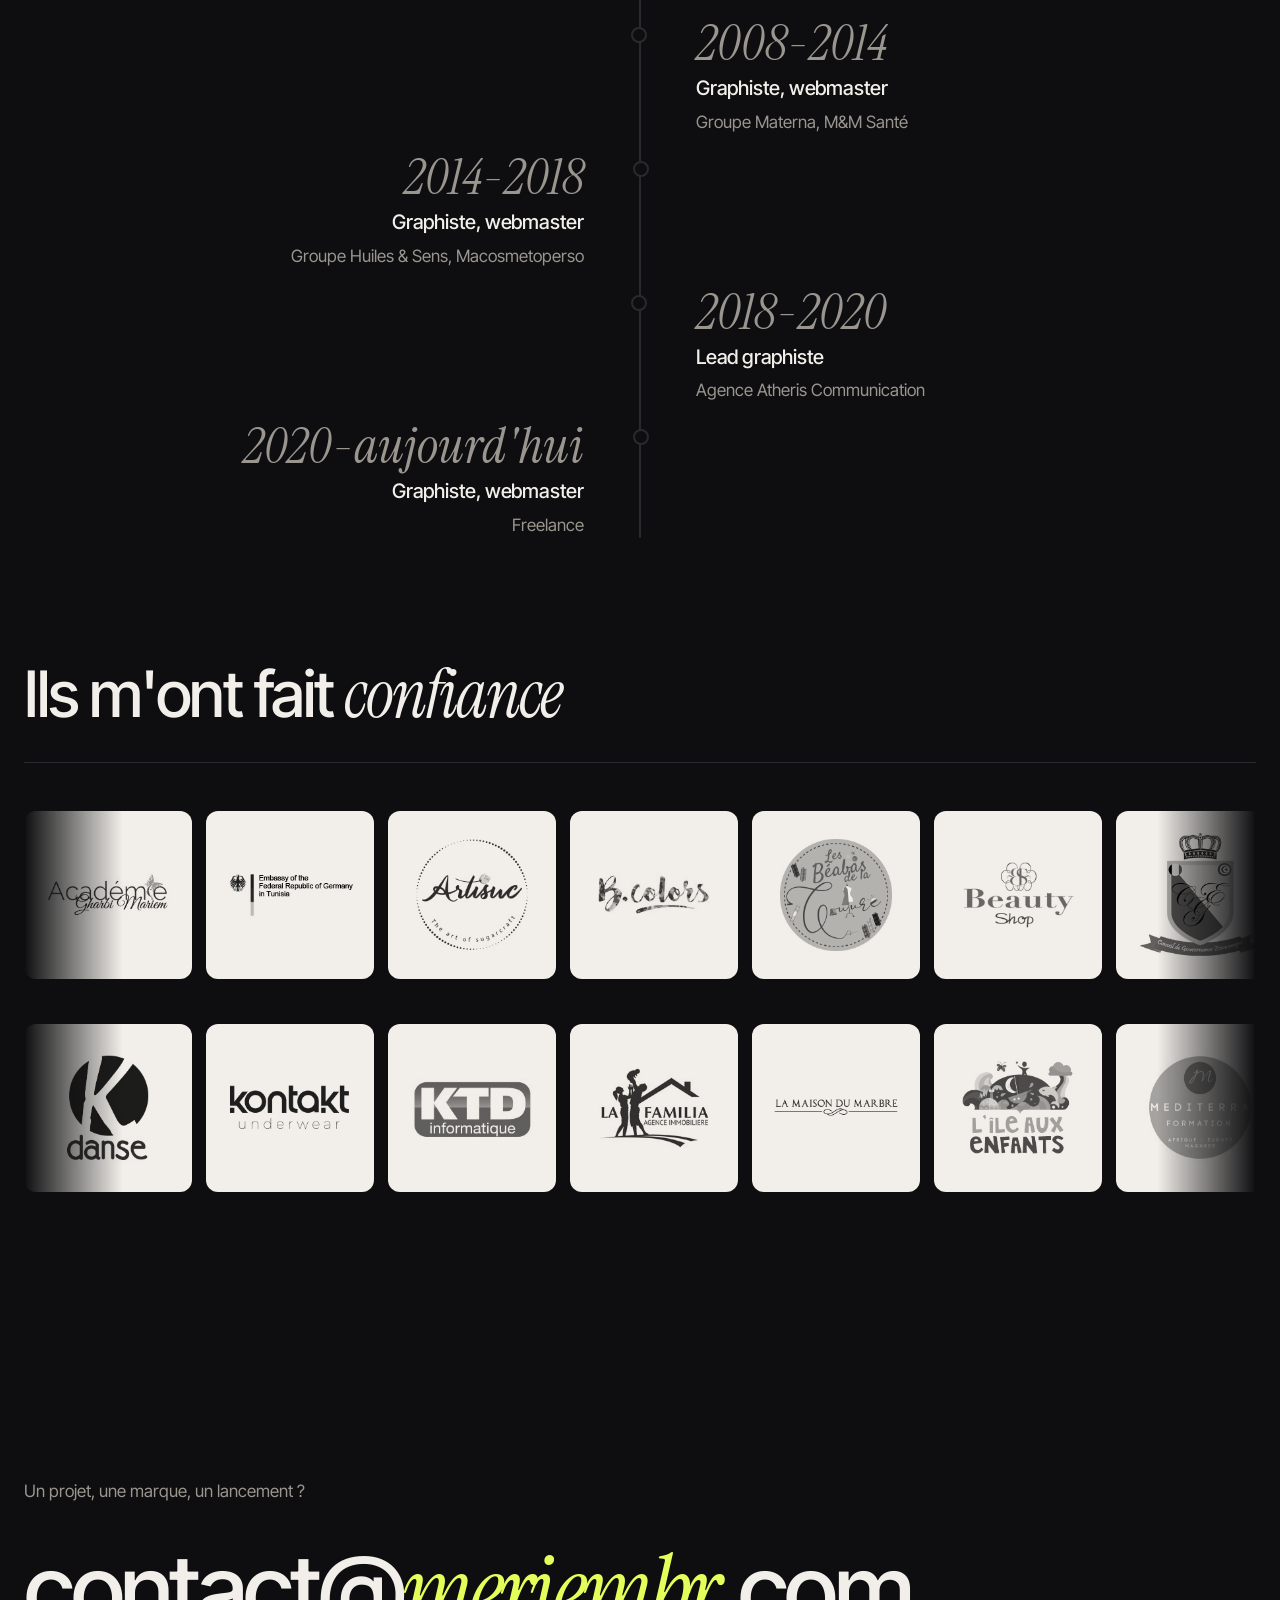
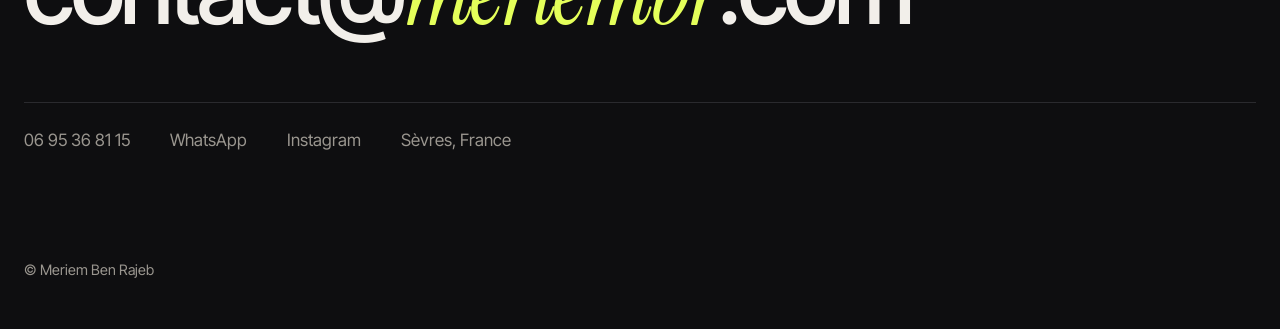
==== commit 881c3050: "feat: Ben Rajeb spelling, load more, animated timeline, scrolling client logos" ====
--- a/index.html
+++ b/index.html
@@ -3,14 +3,14 @@
 <head>
 <meta charset="utf-8">
 <meta name="viewport" content="width=device-width, initial-scale=1">
-<title>Meriem Ben Rejeb, graphiste</title>
-<meta name="description" content="Portfolio de Meriem Ben Rejeb, graphiste à Sèvres : logos, identité visuelle, packaging, édition, PLV, web.">
+<title>Meriem Ben Rajeb, graphiste</title>
+<meta name="description" content="Portfolio de Meriem Ben Rajeb, graphiste à Sèvres : logos, identité visuelle, packaging, édition, PLV, web.">
 <link rel="canonical" href="https://meriembr.com/">
 <link rel="alternate" hreflang="fr" href="https://meriembr.com/">
 <link rel="alternate" hreflang="en" href="https://meriembr.com/en/">
 <meta property="og:type" content="website">
 <meta property="og:url" content="https://meriembr.com/">
-<meta property="og:title" content="Meriem Ben Rejeb, graphiste">
+<meta property="og:title" content="Meriem Ben Rajeb, graphiste">
 <meta property="og:description" content="Logos, identité visuelle, packaging, édition, PLV, web.">
 <meta property="og:image" content="https://meriembr.com/img/og.png">
 <link rel="icon" type="image/png" sizes="32x32" href="img/favicon/favicon-32x32.png">
@@ -20,14 +20,14 @@
 <script>document.documentElement.classList.replace("no-js", "js")</script>
 <script type="module" src="js/site.js"></script>
 <script type="application/ld+json">
-{"@context":"https://schema.org","@type":"Person","name":"Meriem Ben Rejeb","jobTitle":"Graphiste","url":"https://meriembr.com/","email":"mailto:contact@meriembr.com","address":{"@type":"PostalAddress","addressLocality":"Sèvres","addressCountry":"FR"},"sameAs":["https://www.instagram.com/mbr.graphic.designer"]}
+{"@context":"https://schema.org","@type":"Person","name":"Meriem Ben Rajeb","jobTitle":"Graphiste","url":"https://meriembr.com/","email":"mailto:contact@meriembr.com","address":{"@type":"PostalAddress","addressLocality":"Sèvres","addressCountry":"FR"},"sameAs":["https://www.instagram.com/mbr.graphic.designer"]}
 </script>
 </head>
 <body>
 <a class="lien-evitement" href="#toutes">Aller aux travaux</a>
 
 <header class="top"><div class="c">
-  <a class="logo" href="#accueil">Meriem <em>Ben Rejeb</em></a>
+  <a class="logo" href="#accueil">Meriem <em>Ben Rajeb</em></a>
   <nav aria-label="Navigation principale">
     <button type="button" id="menu-bouton" aria-expanded="false" aria-controls="menu">Menu</button>
     <ul id="menu">
@@ -45,7 +45,7 @@
   <div class="hero-grille">
     <div>
       <p class="surtitre"><span class="dispo">Disponible pour de nouveaux projets</span></p>
-      <h1 class="nom">Meriem<br>Ben Rejeb, <em>graphiste</em></h1>
+      <h1 class="nom">Meriem<br>Ben Rajeb, <em>graphiste</em></h1>
     </div>
     <div class="avatar" aria-hidden="true">
       <svg viewBox="150 40 954 1192" preserveAspectRatio="xMidYMid slice">
@@ -277,6 +277,7 @@
 <li class="vignette" data-cat="gaming"><a href="img/portfolio/gaming/6.gif"><img src="img/min/gaming/6.webp" width="500" height="500" alt="Gaming" loading="lazy" decoding="async"><span class="vignette-legende">Gaming</span></a></li>
 <li class="vignette" data-cat="gaming"><a href="img/portfolio/gaming/7.jpg"><img src="img/min/gaming/7.webp" width="500" height="500" alt="Gaming" loading="lazy" decoding="async"><span class="vignette-legende">Gaming</span></a></li>
 <!-- travaux:fin --></ul>
+  <div class="plus-zone"><button id="plus" type="button" class="plus" hidden>Voir plus <span class="plus-reste"></span></button></div>
 </div></section>
 
 <section id="expertise" class="section"><div class="c">
@@ -301,15 +302,18 @@
     <p>Intéressée aussi par les jeux vidéo, je modélise décors, personnages et objets, et je réalise les interfaces de jeu.</p>
     <p>Mes atouts ? Un sens de l'esthétique toujours en éveil, la ponctualité, la rigueur, l'agilité et un engagement total.</p>
   </div>
+  <div class="frise-zone">
+  <div class="frise-ligne" aria-hidden="true"><div class="frise-progression"></div></div>
   <ol class="frise">
-    <li class="visible-au-scroll"><span class="periode">2005-2006</span><strong>Stagiaire graphiste</strong><span>Agence Zazacrea</span></li>
-    <li class="visible-au-scroll"><span class="periode">2006-2007</span><strong>Stagiaire graphiste</strong><span>Agence Ballooons</span></li>
-    <li class="visible-au-scroll"><span class="periode">2007-2008</span><strong>Graphiste</strong><span>Agence Scoop Organisation</span></li>
-    <li class="visible-au-scroll"><span class="periode">2008-2014</span><strong>Graphiste, webmaster</strong><span>Groupe Materna, M&amp;M Santé</span></li>
-    <li class="visible-au-scroll"><span class="periode">2014-2018</span><strong>Graphiste, webmaster</strong><span>Groupe Huiles &amp; Sens, Macosmetoperso</span></li>
-    <li class="visible-au-scroll"><span class="periode">2018-2020</span><strong>Lead graphiste</strong><span>Agence Atheris Communication</span></li>
-    <li class="visible-au-scroll"><span class="periode">2020-aujourd'hui</span><strong>Graphiste, webmaster</strong><span>Freelance</span></li>
+    <li class="visible-au-scroll"><span class="point" aria-hidden="true"></span><span class="periode">2005-2006</span><strong>Stagiaire graphiste</strong><span>Agence Zazacrea</span></li>
+    <li class="visible-au-scroll"><span class="point" aria-hidden="true"></span><span class="periode">2006-2007</span><strong>Stagiaire graphiste</strong><span>Agence Ballooons</span></li>
+    <li class="visible-au-scroll"><span class="point" aria-hidden="true"></span><span class="periode">2007-2008</span><strong>Graphiste</strong><span>Agence Scoop Organisation</span></li>
+    <li class="visible-au-scroll"><span class="point" aria-hidden="true"></span><span class="periode">2008-2014</span><strong>Graphiste, webmaster</strong><span>Groupe Materna, M&amp;M Santé</span></li>
+    <li class="visible-au-scroll"><span class="point" aria-hidden="true"></span><span class="periode">2014-2018</span><strong>Graphiste, webmaster</strong><span>Groupe Huiles &amp; Sens, Macosmetoperso</span></li>
+    <li class="visible-au-scroll"><span class="point" aria-hidden="true"></span><span class="periode">2018-2020</span><strong>Lead graphiste</strong><span>Agence Atheris Communication</span></li>
+    <li class="visible-au-scroll"><span class="point" aria-hidden="true"></span><span class="periode">2020-aujourd'hui</span><strong>Graphiste, webmaster</strong><span>Freelance</span></li>
   </ol>
+  </div>
 </div></section>
 
 <section class="clients section"><div class="c">
@@ -360,7 +364,7 @@
 </div></section>
 </main>
 
-<footer class="pied"><div class="c">© Meriem Ben Rejeb</div></footer>
+<footer class="pied"><div class="c">© Meriem Ben Rajeb</div></footer>
 
 <dialog id="visionneuse" class="visionneuse" aria-label="Visionneuse">
   <button type="button" class="vis-fermer" aria-label="Fermer">&#215;</button>
--- a/css/site.css
+++ b/css/site.css
@@ -117,19 +117,55 @@
 #parcours { padding-top: 0; }
 .presentation { max-width: 62ch; margin-bottom: 3.5rem; font-size: 1.15rem; }
 .presentation p { margin: 0 0 1rem; }
-.frise { list-style: none; margin: 0; padding: 0; border-top: 1px solid var(--ligne); }
-.frise li { display: grid; gap: .2rem; padding: 1.3rem 0; border-bottom: 1px solid var(--ligne); }
-.frise .periode { color: var(--doux); font-variant-numeric: tabular-nums; font-size: .95rem; }
-.frise strong { font-weight: 500; font-size: 1.2rem; letter-spacing: -.01em; }
+/* Frise : ligne qui se remplit au défilement, points qui s'allument, étapes qui glissent */
+.frise-zone { position: relative; }
+.frise-ligne { position: absolute; top: 0; bottom: 0; left: 11px; width: 2px; background: var(--ligne); }
+.frise-progression { height: calc(var(--p, 0) * 100%); background: var(--accent); box-shadow: 0 0 14px var(--accent); }
+.frise { list-style: none; margin: 0; padding: 0; display: grid; gap: 2.5rem; }
+.frise li { position: relative; display: grid; gap: .3rem; padding-left: 3rem; }
+.frise .point { position: absolute; left: 4px; top: .6rem; width: 16px; height: 16px; border-radius: 50%; background: var(--fond); border: 2px solid var(--ligne); transition: background .4s, border-color .4s, box-shadow .4s; }
+.frise li.passe .point { background: var(--accent); border-color: var(--accent); box-shadow: 0 0 0 6px rgb(228 255 90 / .15), 0 0 18px var(--accent); }
+.frise .periode { font: italic 400 clamp(2rem, 4vw, 3.2rem)/1 var(--serif); color: var(--doux); transition: color .4s; }
+.frise li.passe .periode { color: var(--accent); }
+.frise strong { font-weight: 500; font-size: 1.25rem; letter-spacing: -.01em; }
 .frise li > span:last-child { color: var(--doux); }
-@media (min-width: 768px) { .frise li { grid-template-columns: 12rem 1fr 1fr; gap: 1rem; align-items: baseline; } }
-
-/* Clients */
+.frise li.visible-au-scroll { transform: translateX(-32px); }
+.frise li.visible-au-scroll.vu, .no-js .frise li.visible-au-scroll { transform: none; }
+@media (min-width: 900px) {
+  .frise-ligne { left: 50%; margin-left: -1px; }
+  .frise li { width: 50%; padding: 0 3.5rem 0 0; text-align: right; }
+  .frise li:nth-child(even) { margin-left: 50%; padding: 0 0 0 3.5rem; text-align: left; }
+  .frise li .point { left: auto; right: -9px; }
+  .frise li:nth-child(even) .point { right: auto; left: -9px; }
+  .frise li:nth-child(even).visible-au-scroll { transform: translateX(32px); }
+  .frise li:nth-child(even).visible-au-scroll.vu { transform: none; }
+  .frise { gap: 1rem; }
+}
+
+/* Clients : deux rangées de logos qui défilent en sens inverse */
 .clients { padding-top: 0; }
 .clients-grille { list-style: none; margin: 0; padding: 0; display: grid; gap: 12px; grid-template-columns: repeat(auto-fill, minmax(120px, 1fr)); }
 .clients-grille li { background: #F2EFEA; border-radius: 6px; padding: .75rem; }
 .clients-grille img { width: 100%; height: auto; aspect-ratio: 1; object-fit: contain; mix-blend-mode: multiply; filter: grayscale(1); transition: filter .4s; }
 .clients-grille li:hover img { filter: none; }
+.clients-defile { display: grid; gap: 14px; overflow: hidden; -webkit-mask-image: linear-gradient(90deg, transparent, #000 8%, #000 92%, transparent); mask-image: linear-gradient(90deg, transparent, #000 8%, #000 92%, transparent); }
+.rang { display: flex; gap: 14px; width: max-content; animation: defile 70s linear infinite; }
+.rang + .rang { animation-direction: reverse; animation-duration: 85s; }
+.clients-defile:hover .rang { animation-play-state: paused; }
+.logo-client { width: 168px; flex: none; display: grid; gap: .6rem; justify-items: center; }
+.logo-client span { display: block; width: 168px; aspect-ratio: 1; background: #F2EFEA; border-radius: 12px; padding: 1.1rem; transition: transform .35s cubic-bezier(.2,.7,.2,1); }
+.logo-client img { width: 100%; height: 100%; object-fit: contain; mix-blend-mode: multiply; filter: grayscale(1); transition: filter .35s; }
+.logo-client em { font-style: normal; font-size: .85rem; color: var(--doux); opacity: 0; transition: opacity .35s; text-align: center; }
+.logo-client:hover span { transform: translateY(-6px) rotate(-1.5deg); }
+.logo-client:hover img { filter: none; }
+.logo-client:hover em { opacity: 1; }
+
+/* Voir plus */
+.plus-zone { display: flex; justify-content: center; margin-top: 2.5rem; }
+.plus { min-height: 52px; padding: 0 2rem; border: 1px solid var(--texte); border-radius: 999px; background: transparent; color: var(--texte); font: 500 1rem var(--sans); cursor: pointer; transition: background .25s, color .25s; }
+.plus:hover { background: var(--texte); color: var(--fond); }
+.plus-reste { color: var(--doux); margin-left: .3rem; }
+.plus:hover .plus-reste { color: var(--fond); }
 
 /* Contact */
 .contact { padding: 9rem 0 4rem; }
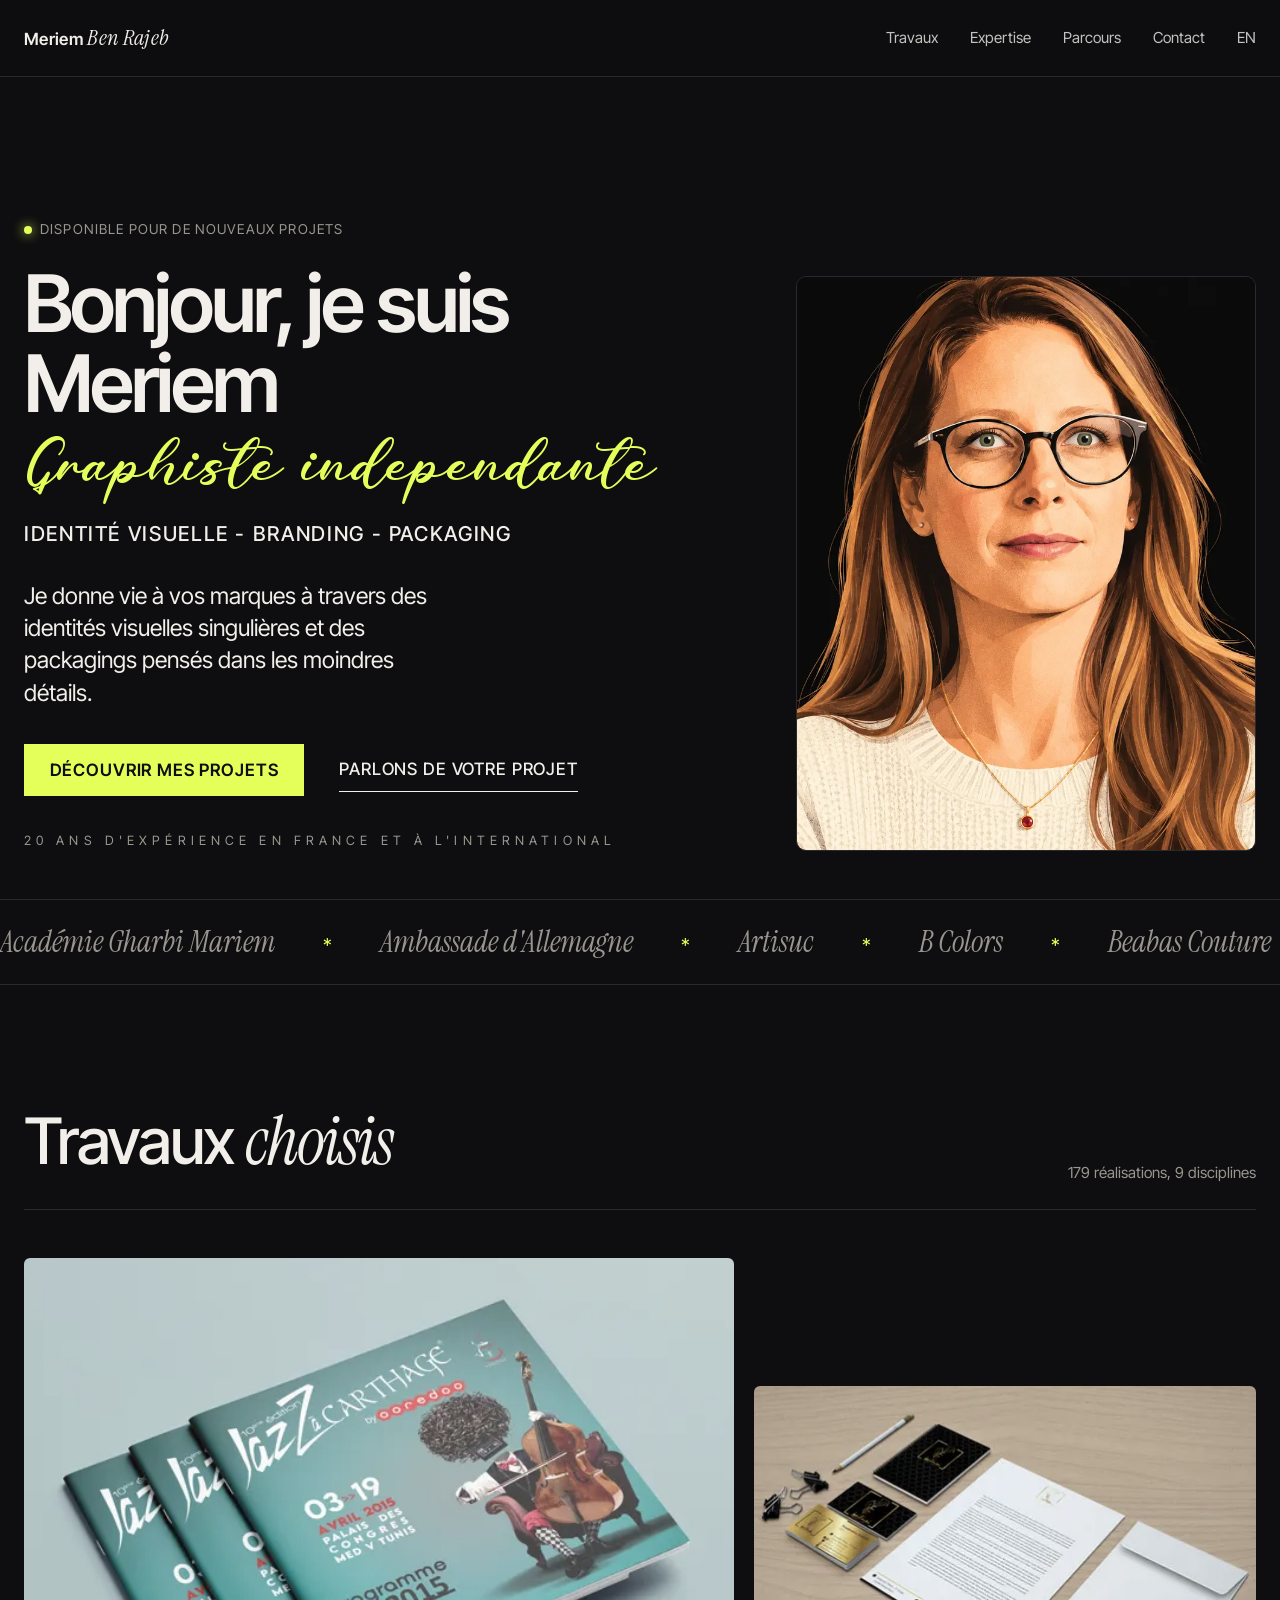
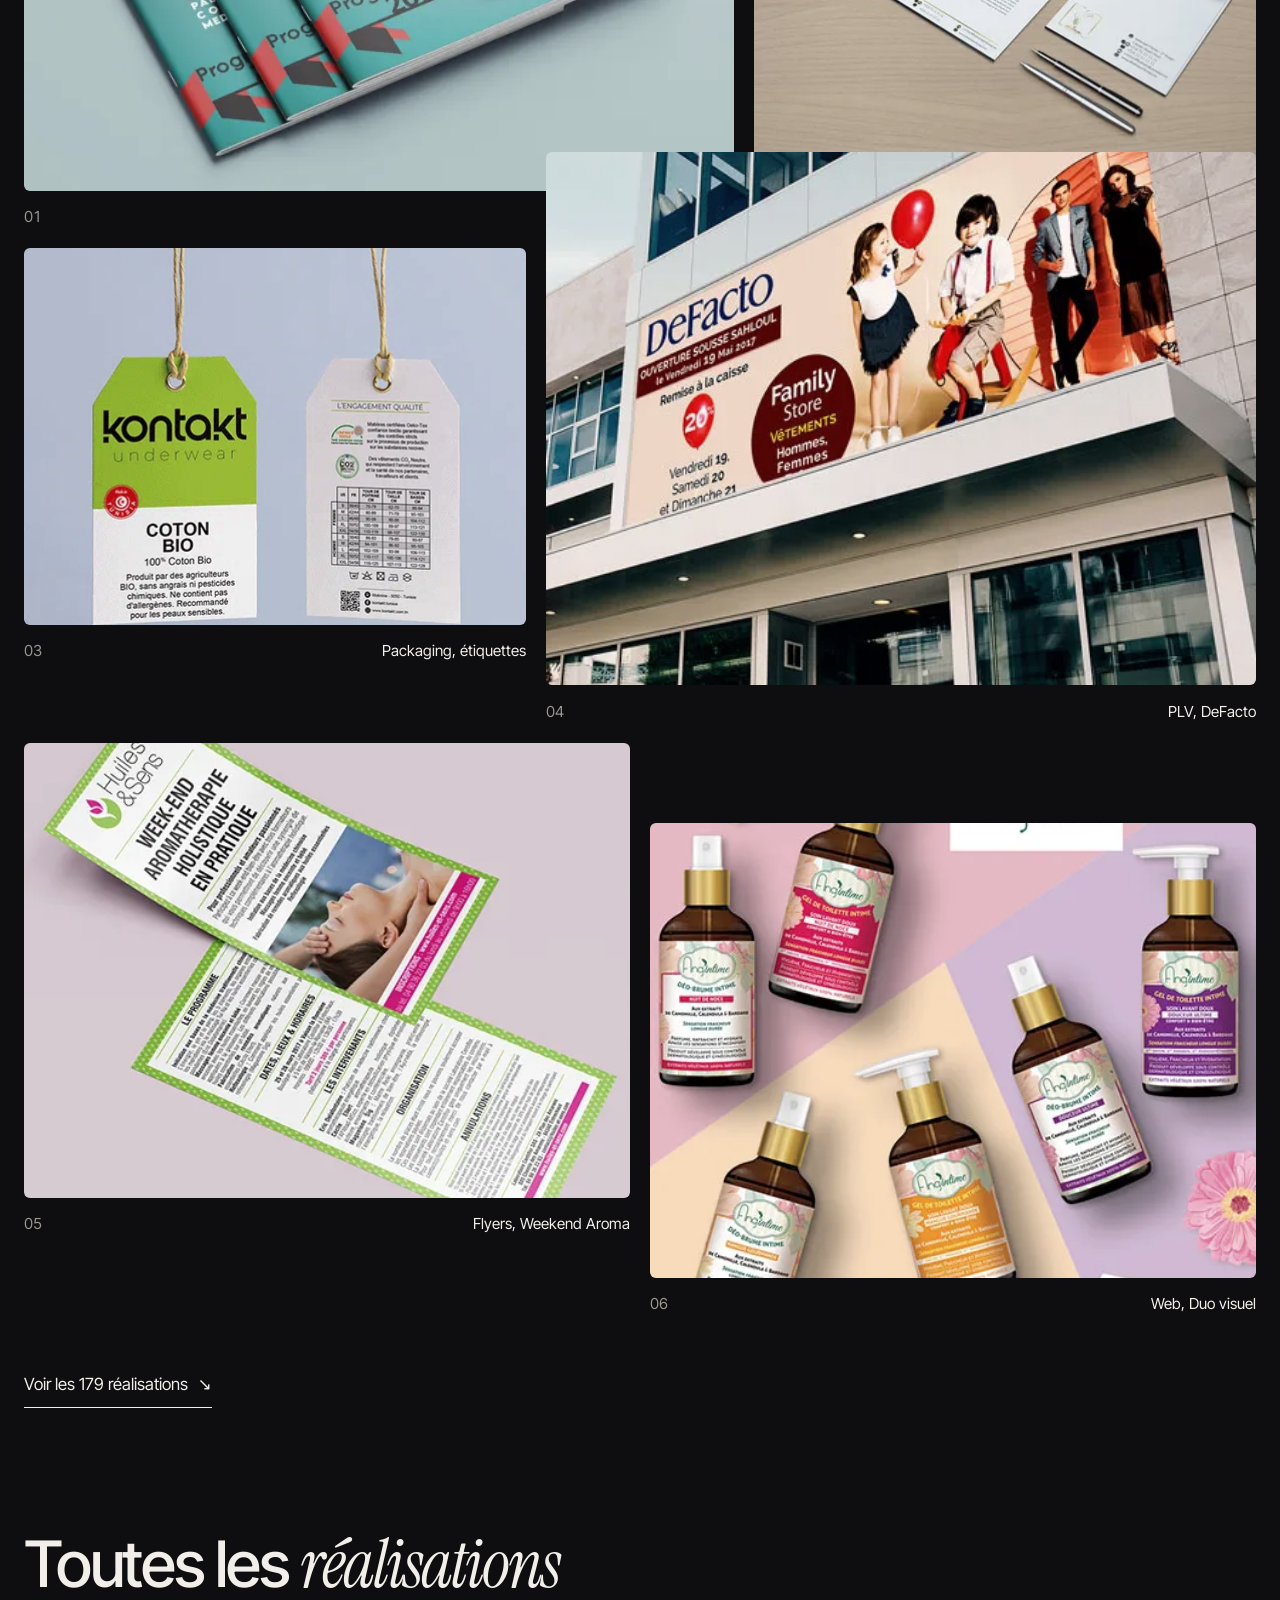
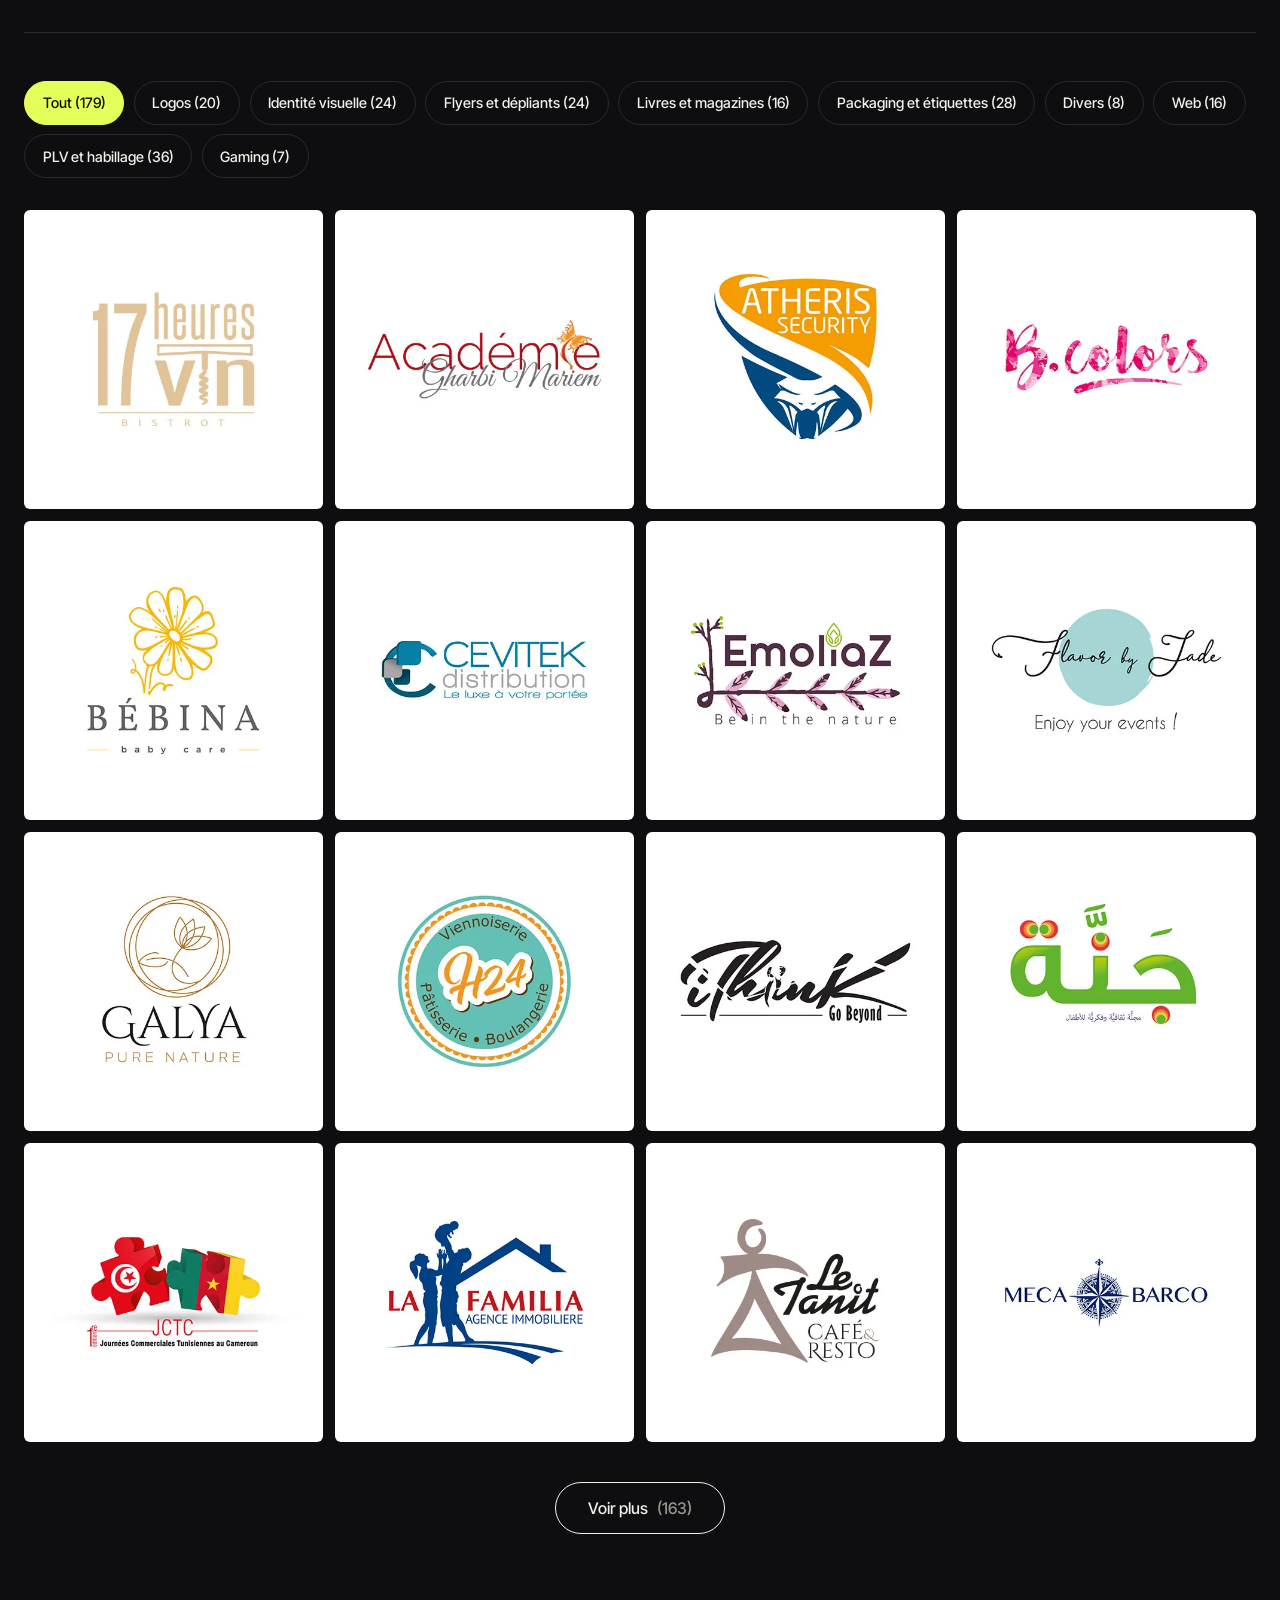
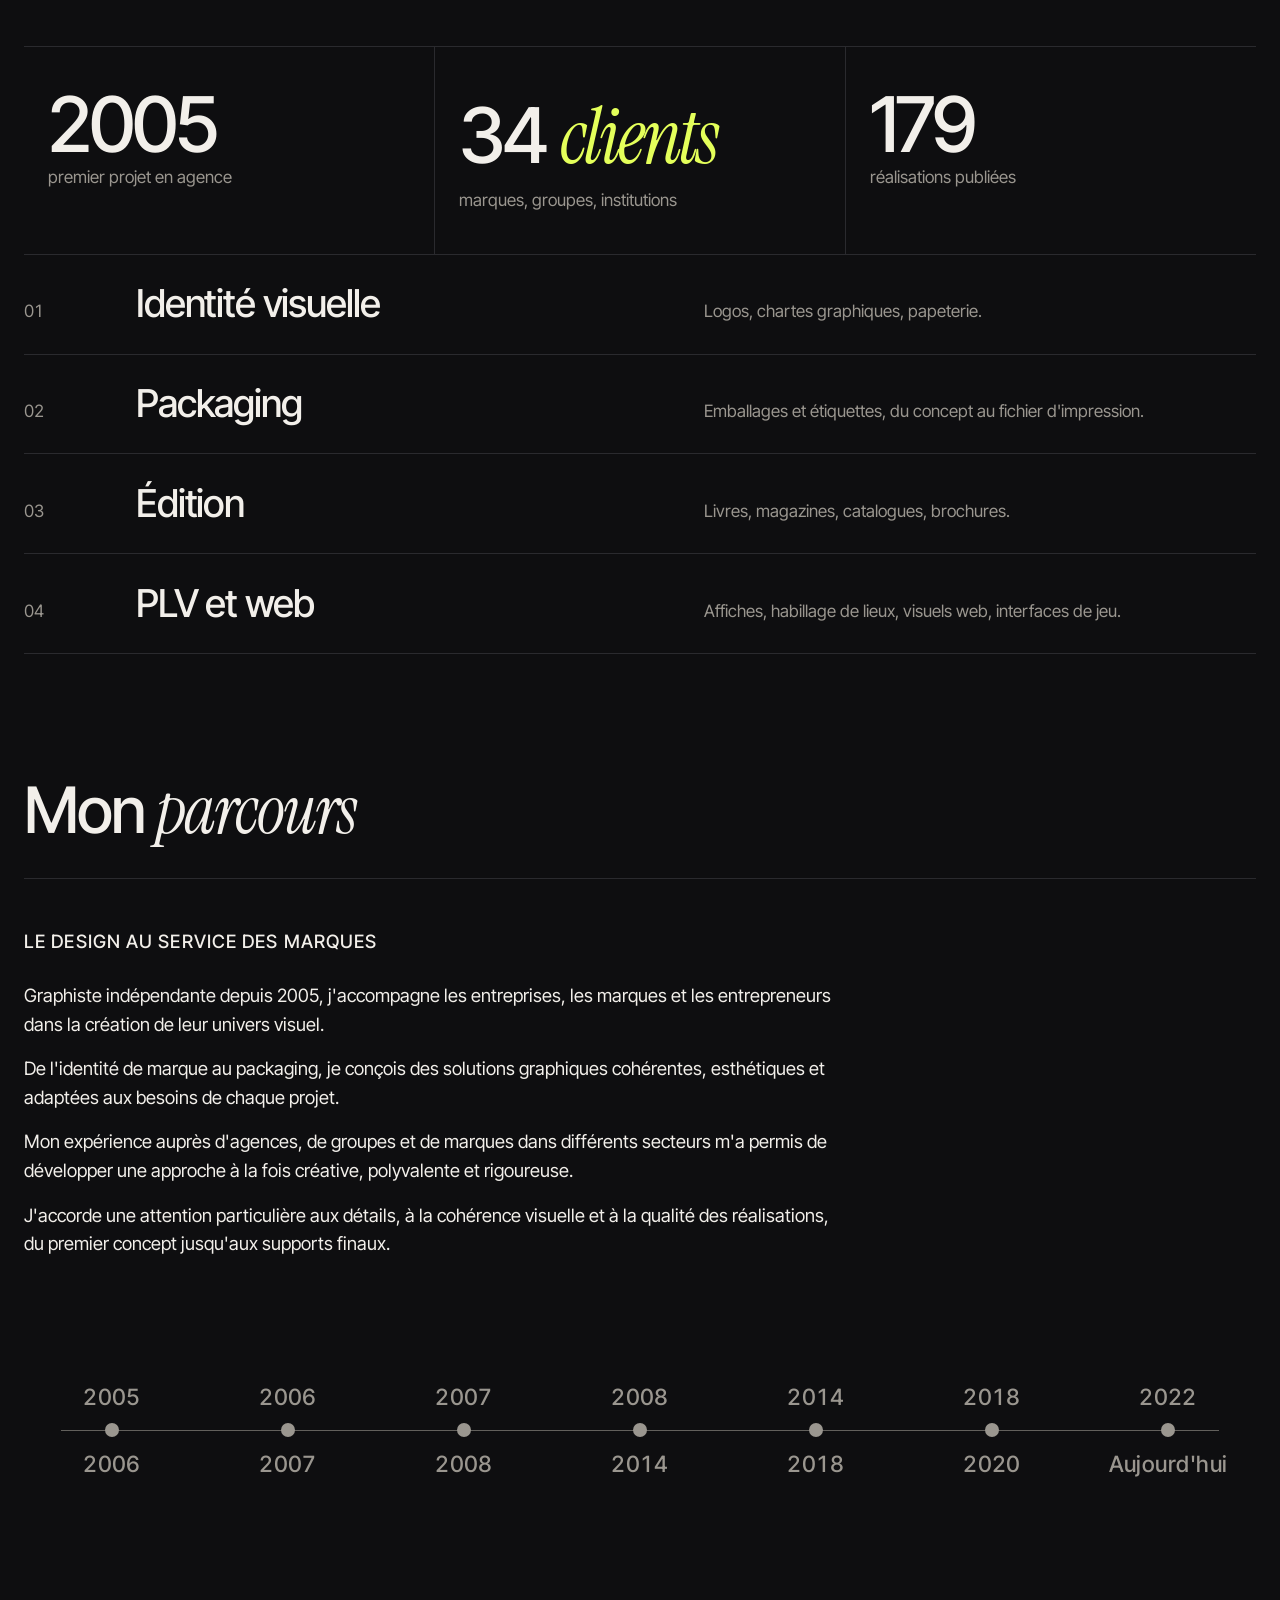
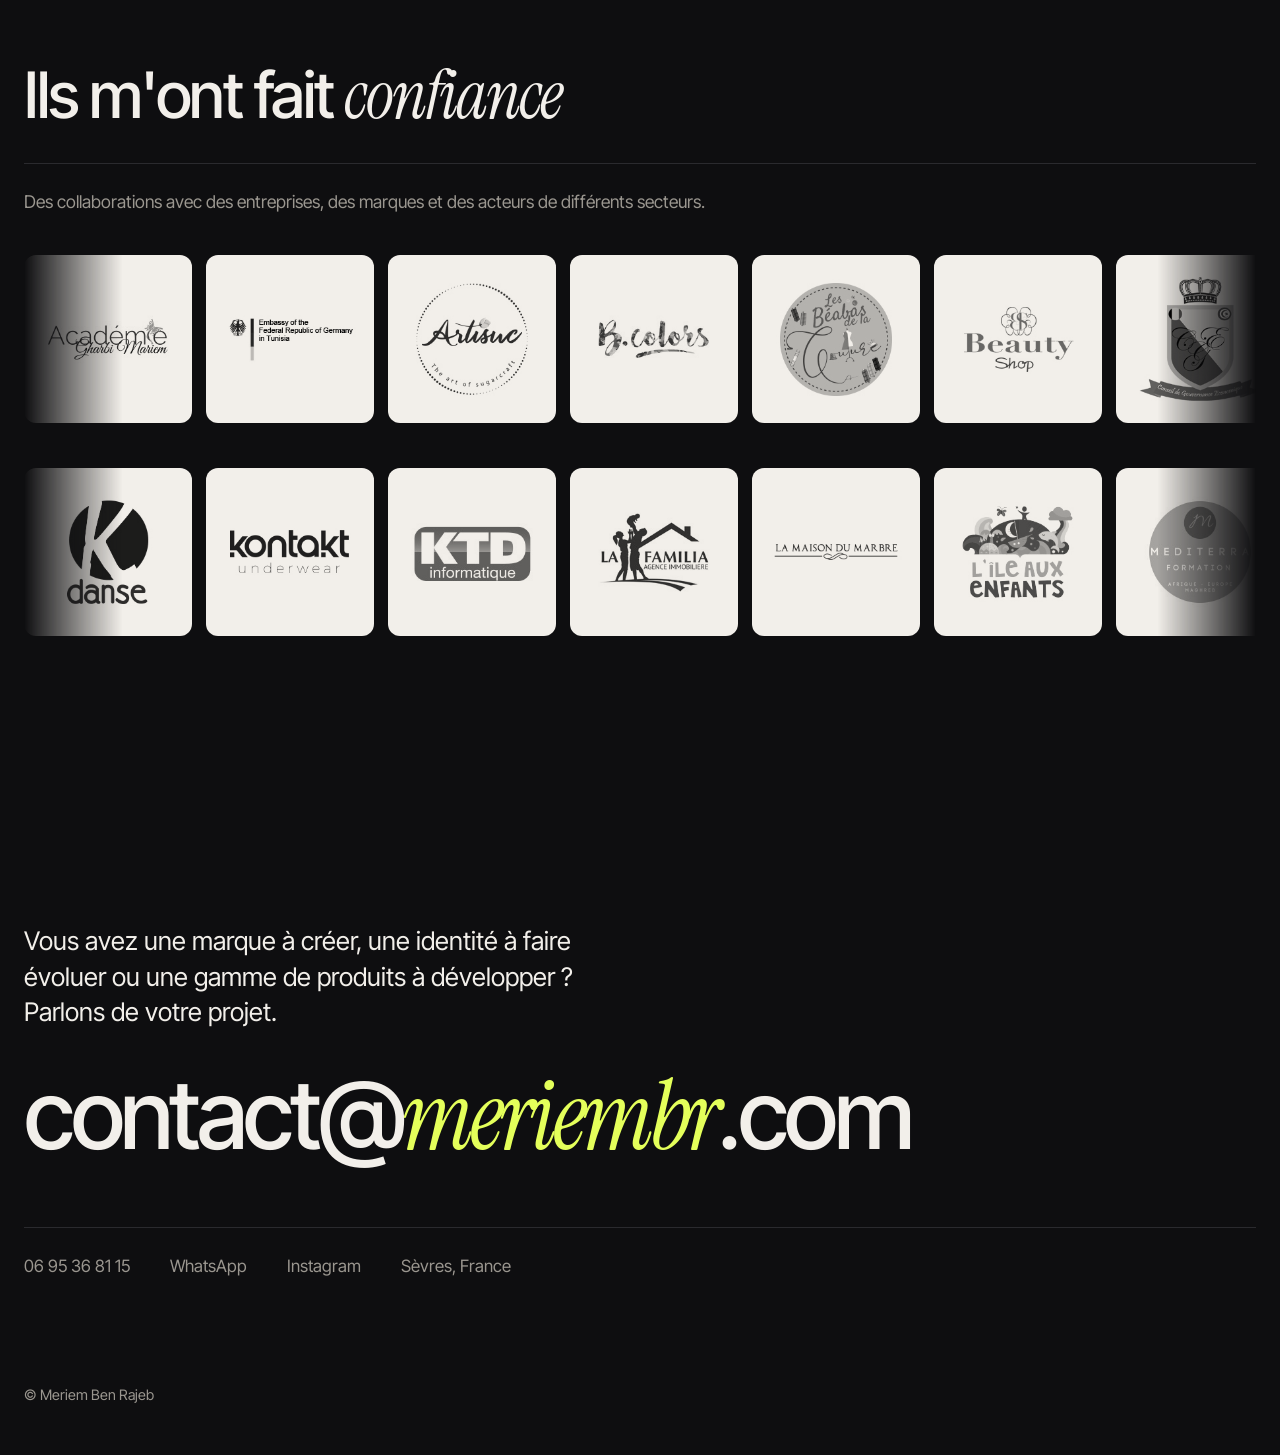
==== commit 8789681c: "feat: new hero copy with Cathalia script, horizontal timeline with detail cards, clients and contact" ====
--- a/index.html
+++ b/index.html
@@ -45,7 +45,11 @@
   <div class="hero-grille">
     <div>
       <p class="surtitre"><span class="dispo">Disponible pour de nouveaux projets</span></p>
-      <h1 class="nom">Meriem<br>Ben Rajeb, <em>graphiste</em></h1>
+      <h1 class="nom">Bonjour, je suis Meriem <span class="script">Graphiste indépendante</span></h1>
+      <p class="metiers">Identité visuelle - Branding - Packaging</p>
+      <p class="accroche">Je donne vie à vos marques à travers des identités visuelles singulières et des packagings pensés dans les moindres détails.</p>
+      <div class="hero-actions"><a class="btn-accent" href="#travaux">Découvrir mes projets</a><a class="btn-lien" href="#contact">Parlons de votre projet</a></div>
+      <p class="experience">20 ans d&#x27;expérience en France et à l&#x27;international</p>
     </div>
     <div class="avatar" aria-hidden="true">
       <svg viewBox="150 40 954 1192" preserveAspectRatio="xMidYMid slice">
@@ -59,11 +63,6 @@
         <g clip-path="url(#oeil-d)"><g class="pupille"><circle cx="749" cy="378" r="16" fill="url(#iris)"/><circle cx="749" cy="378" r="7" fill="#141210"/><circle cx="754" cy="373" r="3" fill="#fff" opacity=".9"/></g></g>
       </svg>
     </div>
-  </div>
-  <div class="hero-bas">
-    <div><strong>Identité visuelle, packaging, édition</strong>PLV, web et interfaces de jeu</div>
-    <div><strong>Depuis 2005</strong>Agences, groupes et freelance</div>
-    <div><strong>Sèvres, Paris</strong>Projets en France et à l'étranger</div>
   </div>
 </div></section>
 
@@ -298,26 +297,26 @@
 <section id="parcours" class="section"><div class="c">
   <div class="entete-section"><h2>Mon <em>parcours</em></h2></div>
   <div class="presentation">
-    <p>Passionnée par l'art graphique, j'ai travaillé pour différentes agences de communication, ainsi que sur des projets individuels : aromathérapie, événementiel, restauration, cosmétique, parapharmacie, prêt-à-porter.</p>
-    <p>Intéressée aussi par les jeux vidéo, je modélise décors, personnages et objets, et je réalise les interfaces de jeu.</p>
-    <p>Mes atouts ? Un sens de l'esthétique toujours en éveil, la ponctualité, la rigueur, l'agilité et un engagement total.</p>
+    <p class="sous-titre">Le design au service des marques</p>
+    <p>Graphiste indépendante depuis 2005, j&#x27;accompagne les entreprises, les marques et les entrepreneurs dans la création de leur univers visuel.</p>
+    <p>De l&#x27;identité de marque au packaging, je conçois des solutions graphiques cohérentes, esthétiques et adaptées aux besoins de chaque projet.</p>
+    <p>Mon expérience auprès d&#x27;agences, de groupes et de marques dans différents secteurs m&#x27;a permis de développer une approche à la fois créative, polyvalente et rigoureuse.</p>
+    <p>J&#x27;accorde une attention particulière aux détails, à la cohérence visuelle et à la qualité des réalisations, du premier concept jusqu&#x27;aux supports finaux.</p>
   </div>
-  <div class="frise-zone">
-  <div class="frise-ligne" aria-hidden="true"><div class="frise-progression"></div></div>
-  <ol class="frise">
-    <li class="visible-au-scroll"><span class="point" aria-hidden="true"></span><span class="periode">2005-2006</span><strong>Stagiaire graphiste</strong><span>Agence Zazacrea</span></li>
-    <li class="visible-au-scroll"><span class="point" aria-hidden="true"></span><span class="periode">2006-2007</span><strong>Stagiaire graphiste</strong><span>Agence Ballooons</span></li>
-    <li class="visible-au-scroll"><span class="point" aria-hidden="true"></span><span class="periode">2007-2008</span><strong>Graphiste</strong><span>Agence Scoop Organisation</span></li>
-    <li class="visible-au-scroll"><span class="point" aria-hidden="true"></span><span class="periode">2008-2014</span><strong>Graphiste, webmaster</strong><span>Groupe Materna, M&amp;M Santé</span></li>
-    <li class="visible-au-scroll"><span class="point" aria-hidden="true"></span><span class="periode">2014-2018</span><strong>Graphiste, webmaster</strong><span>Groupe Huiles &amp; Sens, Macosmetoperso</span></li>
-    <li class="visible-au-scroll"><span class="point" aria-hidden="true"></span><span class="periode">2018-2020</span><strong>Lead graphiste</strong><span>Agence Atheris Communication</span></li>
-    <li class="visible-au-scroll"><span class="point" aria-hidden="true"></span><span class="periode">2020-aujourd'hui</span><strong>Graphiste, webmaster</strong><span>Freelance</span></li>
+  <ol class="chrono" aria-label="Étapes du parcours">
+    <li class="etape"><button type="button" class="date" aria-expanded="false" aria-controls="etape-0"><span class="debut">2005</span><span class="point" aria-hidden="true"></span><span class="fin">2006</span><span class="sr-only">, Stagiaire graphiste</span></button><div class="carte-etape" id="etape-0" role="group" aria-label="2005 2006, Stagiaire graphiste" hidden><button type="button" class="carte-fermer" aria-label="Fermer">&#215;</button><h3>Stagiaire graphiste</h3><p>Première immersion en agence : participation à la création de supports de communication print et à la réalisation graphique de différents projets.</p><p class="structure">Agence Zazacrea</p></div></li>
+    <li class="etape"><button type="button" class="date" aria-expanded="false" aria-controls="etape-1"><span class="debut">2006</span><span class="point" aria-hidden="true"></span><span class="fin">2007</span><span class="sr-only">, Stagiaire graphiste</span></button><div class="carte-etape" id="etape-1" role="group" aria-label="2006 2007, Stagiaire graphiste" hidden><button type="button" class="carte-fermer" aria-label="Fermer">&#215;</button><h3>Stagiaire graphiste</h3><p>Développement de mes compétences en conception graphique, mise en page et déclinaisons de supports visuels, au contact de professionnels du secteur.</p><p class="structure">Agence Ballooons</p></div></li>
+    <li class="etape"><button type="button" class="date" aria-expanded="false" aria-controls="etape-2"><span class="debut">2007</span><span class="point" aria-hidden="true"></span><span class="fin">2008</span><span class="sr-only">, Graphiste</span></button><div class="carte-etape" id="etape-2" role="group" aria-label="2007 2008, Graphiste" hidden><button type="button" class="carte-fermer" aria-label="Fermer">&#215;</button><h3>Graphiste</h3><p>Conception de l&#x27;ensemble des supports de communication print et digitaux pour les événements culturels Jazz à Carthage et Mûsiqat.</p><p class="structure">Agence Scoop Organisation</p></div></li>
+    <li class="etape"><button type="button" class="date" aria-expanded="false" aria-controls="etape-3"><span class="debut">2008</span><span class="point" aria-hidden="true"></span><span class="fin">2014</span><span class="sr-only">, Graphiste principale</span></button><div class="carte-etape" id="etape-3" role="group" aria-label="2008 2014, Graphiste principale" hidden><button type="button" class="carte-fermer" aria-label="Fermer">&#215;</button><h3>Graphiste principale</h3><p>Création et déclinaison de packagings pour les univers bébé, cosmétique et parapharmaceutique, ainsi que de supports promotionnels et publicitaires.</p><p class="structure">Groupe Materna, M&amp;M Santé</p></div></li>
+    <li class="etape"><button type="button" class="date" aria-expanded="false" aria-controls="etape-4"><span class="debut">2014</span><span class="point" aria-hidden="true"></span><span class="fin">2018</span><span class="sr-only">, Graphiste principale, webmaster</span></button><div class="carte-etape" id="etape-4" role="group" aria-label="2014 2018, Graphiste principale, webmaster" hidden><button type="button" class="carte-fermer" aria-label="Fermer">&#215;</button><h3>Graphiste principale, webmaster</h3><p>Développement de l&#x27;univers graphique des marques à travers la création de packagings, de supports de communication et la refonte du site web.</p><p class="structure">Groupe Huiles &amp; Sens, Macosmetoperso</p></div></li>
+    <li class="etape"><button type="button" class="date" aria-expanded="false" aria-controls="etape-5"><span class="debut">2018</span><span class="point" aria-hidden="true"></span><span class="fin">2020</span><span class="sr-only">, Graphiste confirmée</span></button><div class="carte-etape" id="etape-5" role="group" aria-label="2018 2020, Graphiste confirmée" hidden><button type="button" class="carte-fermer" aria-label="Fermer">&#215;</button><h3>Graphiste confirmée</h3><p>Conception d&#x27;identités visuelles, de packagings et de supports de communication print et digitaux, avec suivi de production et coordination des prestataires.</p><p class="structure">Agence Atheris Communication</p></div></li>
+    <li class="etape"><button type="button" class="date" aria-expanded="false" aria-controls="etape-6"><span class="debut">2022</span><span class="point" aria-hidden="true"></span><span class="fin">Aujourd&#x27;hui</span><span class="sr-only">, Graphiste confirmée, freelance</span></button><div class="carte-etape" id="etape-6" role="group" aria-label="2022 Aujourd&#x27;hui, Graphiste confirmée, freelance" hidden><button type="button" class="carte-fermer" aria-label="Fermer">&#215;</button><h3>Graphiste confirmée, freelance</h3><p>J&#x27;accompagne les marques et les entreprises dans la création de leurs identités visuelles, packagings et supports de communication, de la conception à la réalisation.</p><p class="structure">Auto-entrepreneur</p></div></li>
   </ol>
-  </div>
 </div></section>
 
 <section class="clients section"><div class="c">
   <div class="entete-section"><h2>Ils m'ont fait <em>confiance</em></h2></div>
+  <p class="sous-titre-section">Des collaborations avec des entreprises, des marques et des acteurs de différents secteurs.</p>
   <ul class="clients-grille"><!-- clients:debut -->
 <li><img src="img/testimonial/academie_gharbi_mariem.jpg" alt="Académie Gharbi Mariem" width="120" height="120" loading="lazy"></li>
 <li><img src="img/testimonial/allemagne.jpg" alt="Ambassade d&#x27;Allemagne" width="120" height="120" loading="lazy"></li>
@@ -358,7 +357,7 @@
 
 <section id="contact" class="contact"><div class="c">
   <h2 class="sr-only">Contact</h2>
-  <p>Un projet, une marque, un lancement ?</p>
+  <p class="contact-texte">Vous avez une marque à créer, une identité à faire évoluer ou une gamme de produits à développer ? Parlons de votre projet.</p>
   <a class="mail" href="mailto:contact@meriembr.com">contact@<em>meriembr</em>.com</a>
   <div class="liens"><a href="tel:+33695368115">06 95 36 81 15</a><a href="https://wa.me/33695368115" rel="noopener">WhatsApp</a><a href="https://www.instagram.com/mbr.graphic.designer" rel="noopener">Instagram</a><span>Sèvres, France</span></div>
 </div></section>
--- a/css/site.css
+++ b/css/site.css
@@ -1,6 +1,7 @@
 @font-face { font-family: "Inter Tight"; src: url("../fonts/inter-tight.woff2") format("woff2"); font-weight: 100 900; font-display: swap; }
 @font-face { font-family: "Instrument Serif"; src: url("../fonts/instrument-serif.woff2") format("woff2"); font-display: swap; }
 @font-face { font-family: "Instrument Serif"; src: url("../fonts/instrument-serif-italic.woff2") format("woff2"); font-style: italic; font-display: swap; }
+@font-face { font-family: "Cathalia"; src: url("../fonts/cathalia.woff2") format("woff2"); font-display: swap; }
 
 :root {
   --fond: #0E0E10; --surface: #17171A; --ligne: #2A2A2E;
@@ -42,10 +43,16 @@
 .hero-grille { display: grid; gap: 2rem; align-items: end; }
 @media (min-width: 960px) { .hero-grille { grid-template-columns: 1fr 460px; } }
 .surtitre { font-size: .9rem; color: var(--doux); letter-spacing: .08em; text-transform: uppercase; margin: 0 0 1.5rem; }
-.nom { font: 600 clamp(3.5rem, 11vw, 11rem)/.86 var(--sans); letter-spacing: -.045em; margin: 0; }
-.nom em { font: italic 400 1.04em/1 var(--serif); letter-spacing: -.02em; color: var(--accent); }
-.hero-bas { display: flex; flex-wrap: wrap; gap: 1.5rem 4rem; margin-top: 2.5rem; color: var(--doux); }
-.hero-bas strong { display: block; color: var(--texte); font-weight: 500; font-size: 1.05rem; }
+.nom { font: 600 clamp(2.6rem, 6.2vw, 6rem)/1 var(--sans); letter-spacing: -.04em; margin: 0; }
+.nom .script { display: block; margin-top: .15em; font: 400 clamp(2.2rem, 4.6vw, 4.6rem)/1.3 "Cathalia", var(--serif); letter-spacing: 0; color: var(--accent); }
+.metiers { margin: .8rem 0 2rem; font: 500 clamp(1rem, 1.6vw, 1.35rem)/1.3 var(--sans); letter-spacing: .08em; text-transform: uppercase; }
+.accroche { max-width: 34ch; margin: 0 0 2.2rem; font-size: clamp(1.15rem, 1.8vw, 1.6rem); line-height: 1.4; }
+.hero-actions { display: flex; flex-wrap: wrap; align-items: center; gap: 1rem 2.2rem; }
+.btn-accent { display: inline-flex; align-items: center; min-height: 52px; padding: 0 1.6rem; background: var(--accent); color: var(--fond); font-weight: 600; letter-spacing: .05em; text-transform: uppercase; text-decoration: none; transition: background .25s; }
+.btn-accent:hover { background: var(--texte); }
+.btn-lien { display: inline-flex; align-items: center; min-height: 44px; font-weight: 500; letter-spacing: .05em; text-transform: uppercase; text-decoration: none; border-bottom: 1px solid currentColor; transition: color .25s; }
+.btn-lien:hover { color: var(--accent); }
+.experience { margin: 2.2rem 0 0; color: var(--doux); font-size: .8rem; letter-spacing: .4em; text-transform: uppercase; }
 
 /* Avatar qui suit la souris */
 .avatar { position: relative; width: 100%; max-width: 460px; aspect-ratio: 4 / 5; border-radius: 10px; background: #0b0b0b; border: 1px solid var(--ligne); overflow: hidden; justify-self: end; }
@@ -115,32 +122,34 @@
 
 /* Parcours */
 #parcours { padding-top: 0; }
-.presentation { max-width: 62ch; margin-bottom: 3.5rem; font-size: 1.15rem; }
+.presentation { max-width: 75ch; margin-bottom: 4rem; font-size: 1.15rem; }
 .presentation p { margin: 0 0 1rem; }
-/* Frise : ligne qui se remplit au défilement, points qui s'allument, étapes qui glissent */
-.frise-zone { position: relative; }
-.frise-ligne { position: absolute; top: 0; bottom: 0; left: 11px; width: 2px; background: var(--ligne); }
-.frise-progression { height: calc(var(--p, 0) * 100%); background: var(--accent); box-shadow: 0 0 14px var(--accent); }
-.frise { list-style: none; margin: 0; padding: 0; display: grid; gap: 2.5rem; }
-.frise li { position: relative; display: grid; gap: .3rem; padding-left: 3rem; }
-.frise .point { position: absolute; left: 4px; top: .6rem; width: 16px; height: 16px; border-radius: 50%; background: var(--fond); border: 2px solid var(--ligne); transition: background .4s, border-color .4s, box-shadow .4s; }
-.frise li.passe .point { background: var(--accent); border-color: var(--accent); box-shadow: 0 0 0 6px rgb(228 255 90 / .15), 0 0 18px var(--accent); }
-.frise .periode { font: italic 400 clamp(2rem, 4vw, 3.2rem)/1 var(--serif); color: var(--doux); transition: color .4s; }
-.frise li.passe .periode { color: var(--accent); }
-.frise strong { font-weight: 500; font-size: 1.25rem; letter-spacing: -.01em; }
-.frise li > span:last-child { color: var(--doux); }
-.frise li.visible-au-scroll { transform: translateX(-32px); }
-.frise li.visible-au-scroll.vu, .no-js .frise li.visible-au-scroll { transform: none; }
+.presentation .sous-titre { margin-bottom: 1.6rem; font-weight: 500; letter-spacing: .06em; text-transform: uppercase; }
+
+/* Chronologie horizontale : date au survol en accent, fiche au clic */
+.chrono { position: relative; list-style: none; margin: 0; padding: 0; display: grid; gap: 1.2rem; }
+.etape { position: relative; }
+.date { display: grid; grid-template-columns: auto 16px auto; align-items: center; gap: .8rem; min-height: 44px; padding: 0; border: 0; background: none; color: var(--doux); font: 500 1.4rem/1 var(--sans); letter-spacing: .02em; font-variant-numeric: tabular-nums; cursor: pointer; transition: color .25s; }
+.date .point { width: 14px; height: 14px; border-radius: 50%; background: var(--doux); transition: background .25s, box-shadow .25s; }
+.date:hover, .date:focus-visible, .date[aria-expanded="true"] { color: var(--accent); }
+.date:hover .point, .date:focus-visible .point, .date[aria-expanded="true"] .point { background: var(--accent); box-shadow: 0 0 0 6px rgb(228 255 90 / .15), 0 0 16px var(--accent); }
+.carte-etape { position: relative; width: min(100%, 300px); margin: 1rem 0 .5rem; border-radius: 18px; overflow: hidden; text-align: center; color: var(--fond); box-shadow: 0 24px 60px rgb(0 0 0 / .55); animation: carte .3s cubic-bezier(.2,.7,.2,1); }
+.carte-etape h3 { margin: 0; padding: 1rem 2.4rem 1rem 1.2rem; background: var(--accent); font: 500 1.3rem/1.2 var(--sans); letter-spacing: -.01em; }
+.carte-etape p { margin: 0; padding: 1rem 1.2rem; background: #9C978F; font-size: .98rem; line-height: 1.45; }
+.carte-etape .structure { background: var(--texte); font-weight: 500; }
+.carte-fermer { position: absolute; top: .55rem; right: .55rem; width: 32px; height: 32px; border: 0; border-radius: 50%; background: rgb(14 14 16 / .12); color: var(--fond); font-size: 1.3rem; line-height: 1; cursor: pointer; }
+@keyframes carte { from { opacity: 0; transform: translateY(10px) scale(.97); } }
 @media (min-width: 900px) {
-  .frise-ligne { left: 50%; margin-left: -1px; }
-  .frise li { width: 50%; padding: 0 3.5rem 0 0; text-align: right; }
-  .frise li:nth-child(even) { margin-left: 50%; padding: 0 0 0 3.5rem; text-align: left; }
-  .frise li .point { left: auto; right: -9px; }
-  .frise li:nth-child(even) .point { right: auto; left: -9px; }
-  .frise li:nth-child(even).visible-au-scroll { transform: translateX(32px); }
-  .frise li:nth-child(even).visible-au-scroll.vu { transform: none; }
-  .frise { gap: 1rem; }
-}
+  .chrono { grid-template-columns: repeat(7, 1fr); gap: 0; padding: 4rem 0; }
+  .chrono::before { content: ""; position: absolute; left: 3%; right: 3%; top: 50%; height: 1px; background: var(--doux); opacity: .6; }
+  .date { grid-template-columns: 1fr; grid-template-rows: auto 16px auto; justify-items: center; width: 100%; gap: .9rem; }
+  .carte-etape { position: absolute; z-index: 5; top: 50%; left: 50%; width: 260px; margin: 0; transform: translate(-50%, -50%); animation-name: carte-centre; }
+  .etape:first-child .carte-etape { left: 0; transform: translate(0, -50%); }
+  .etape:last-child .carte-etape { left: auto; right: 0; transform: translate(0, -50%); }
+}
+@keyframes carte-centre { from { opacity: 0; } }
+.sous-titre-section { margin: -1.5rem 0 2.5rem; color: var(--doux); font-size: 1.1rem; }
+.contact .contact-texte { color: var(--texte); max-width: 42ch; font-size: clamp(1.2rem, 2vw, 1.6rem); line-height: 1.4; }
 
 /* Clients : deux rangées de logos qui défilent en sens inverse */
 .clients { padding-top: 0; }
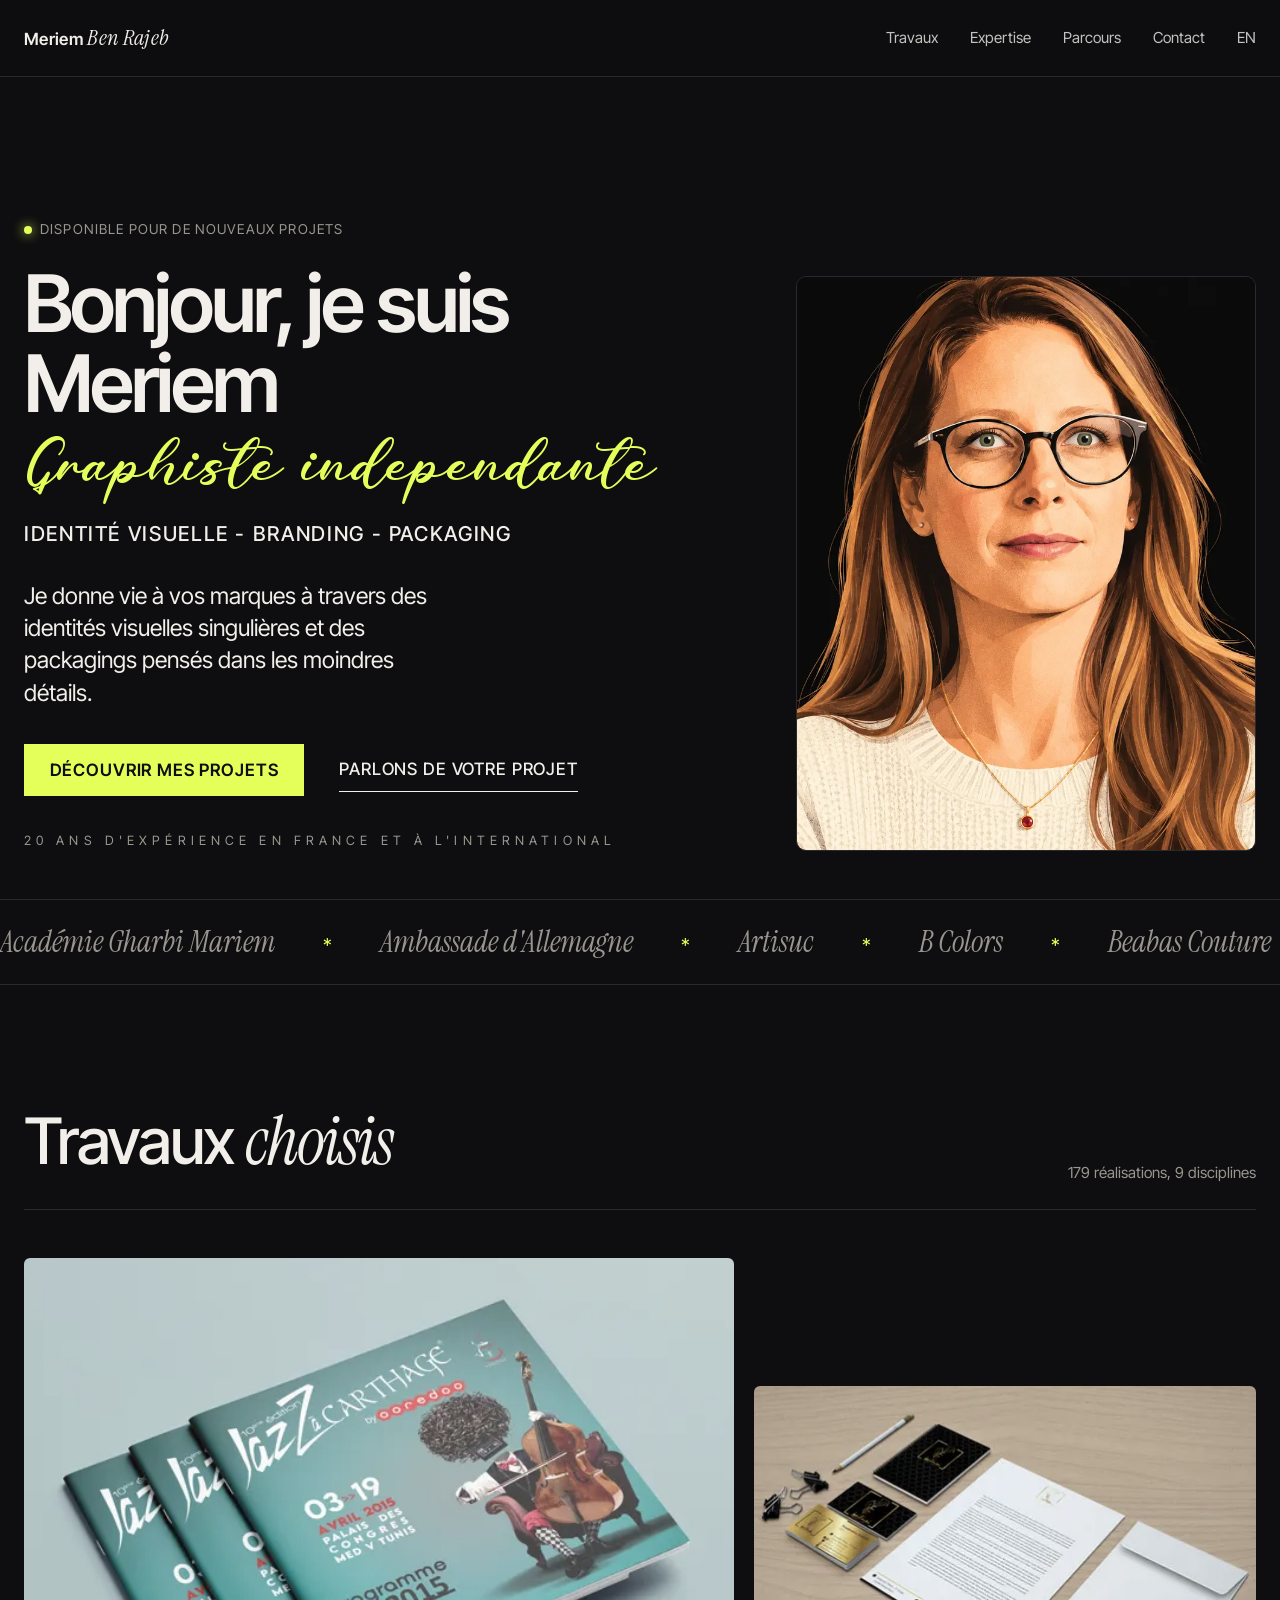
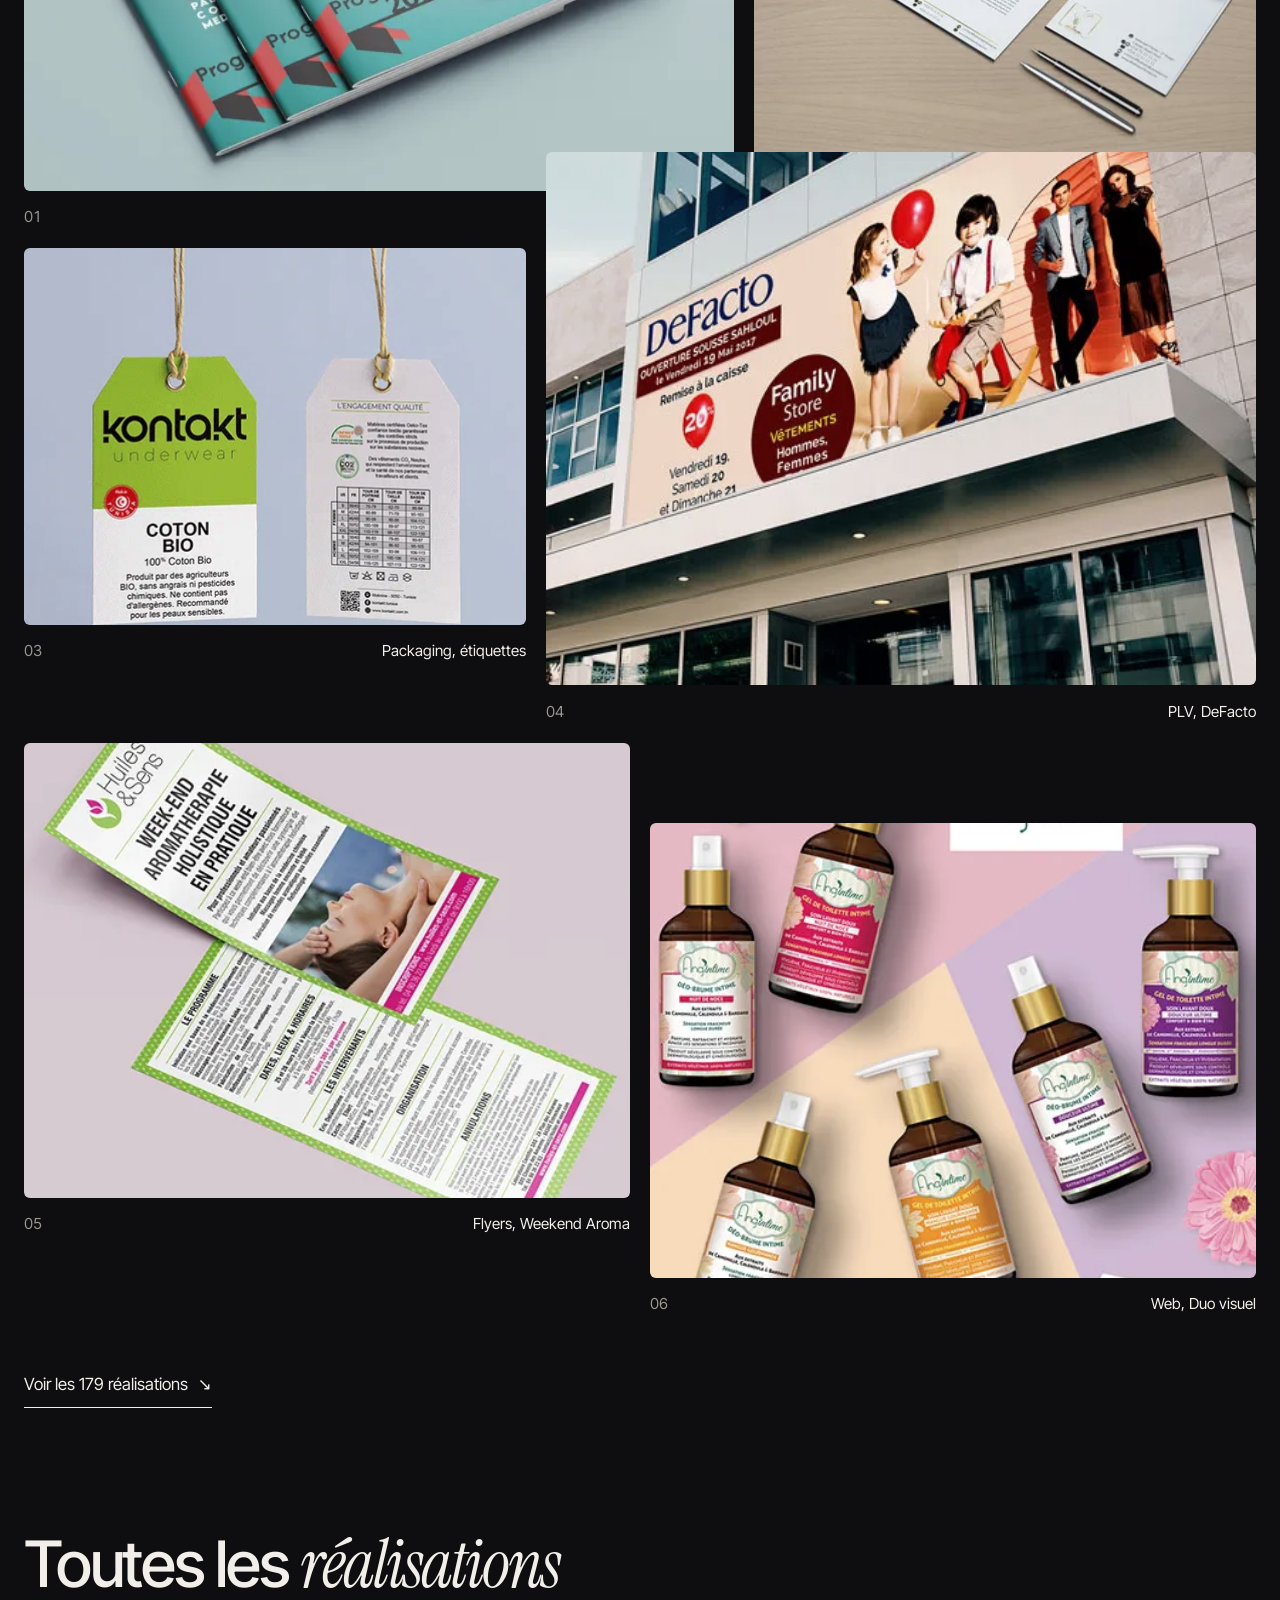
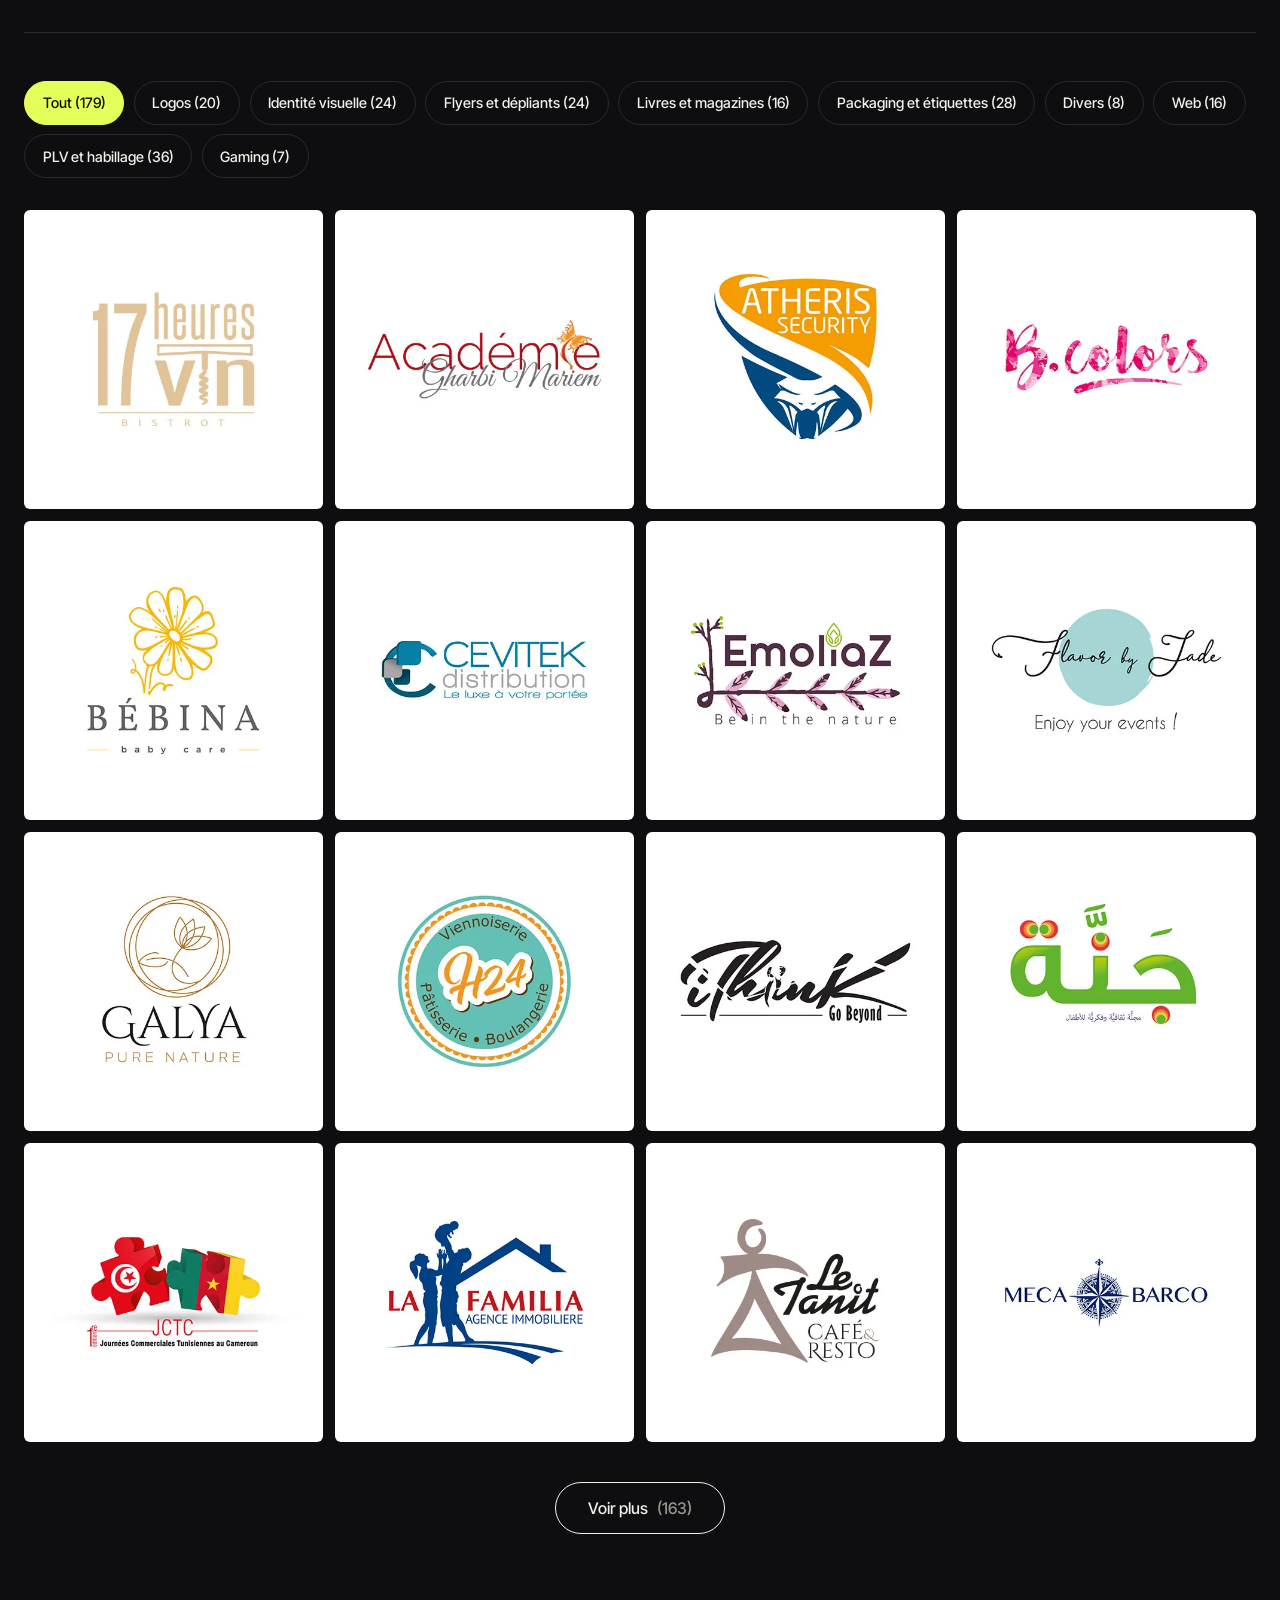
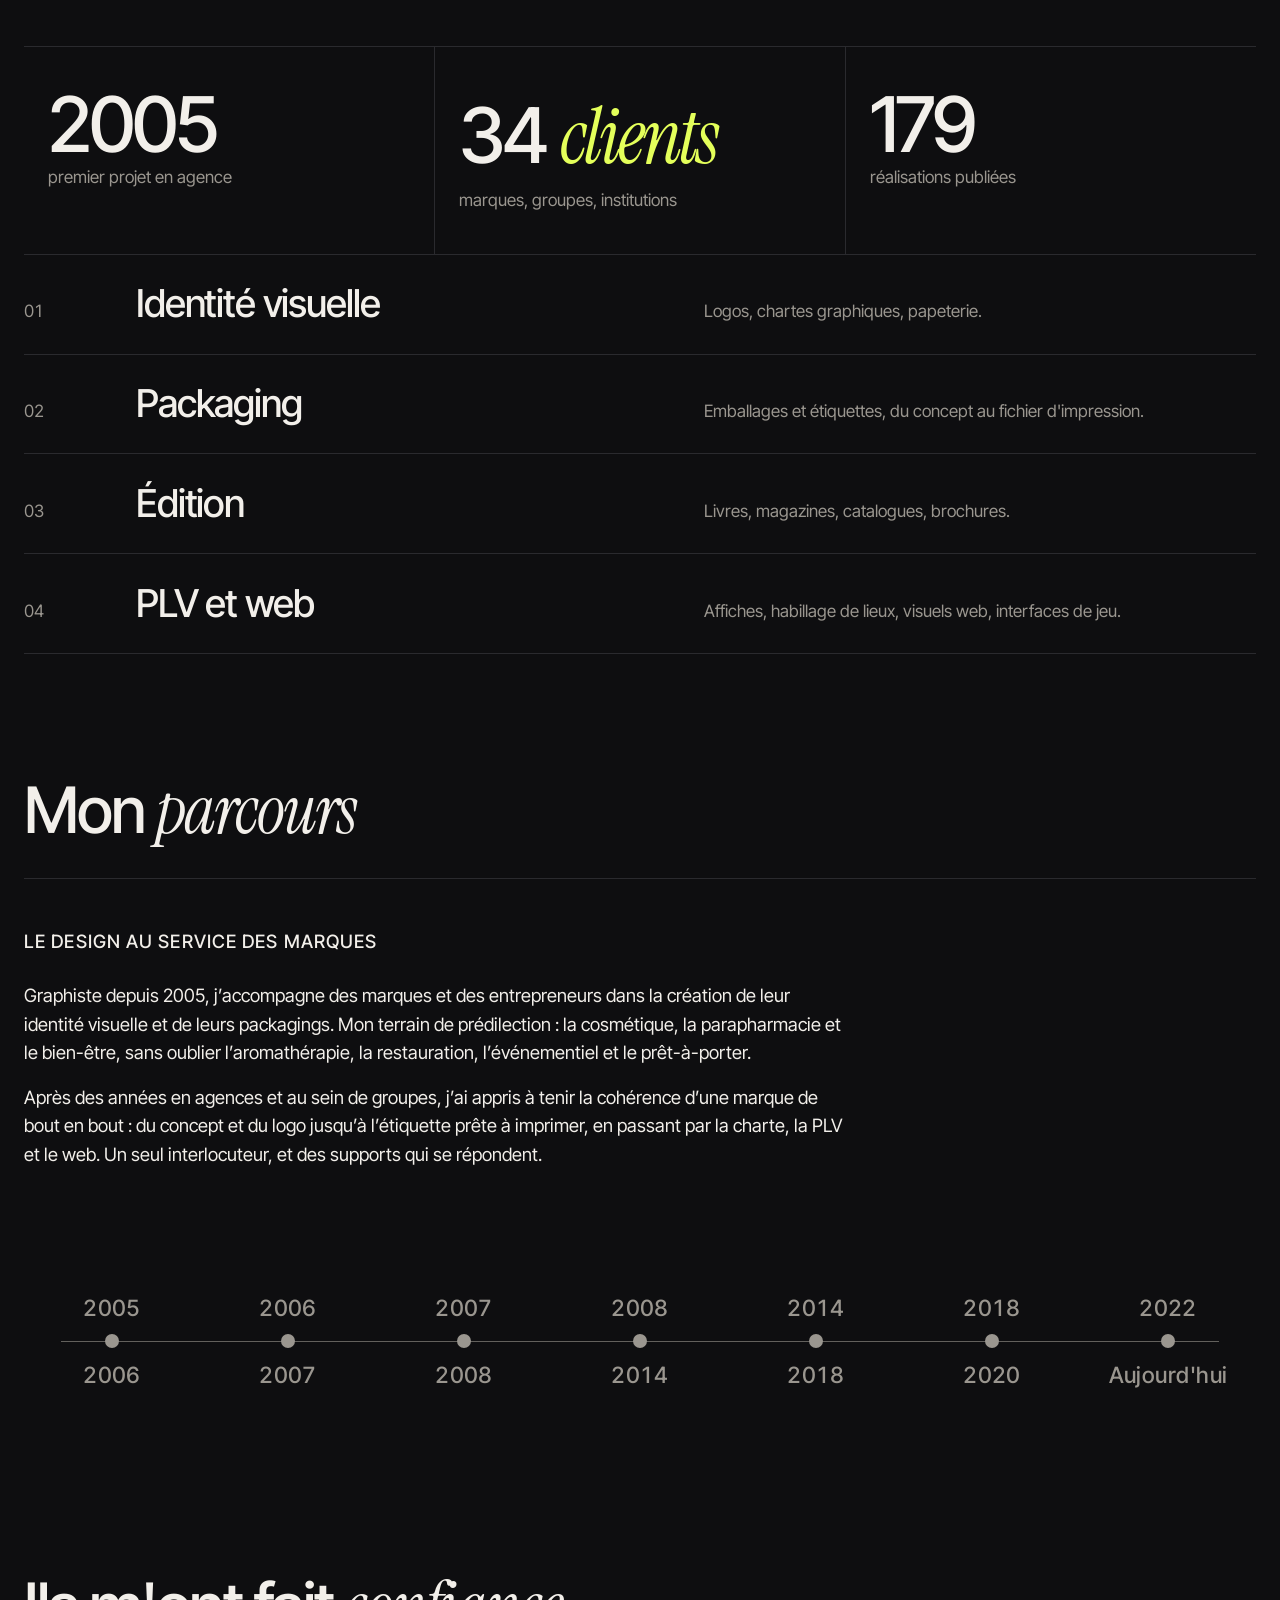
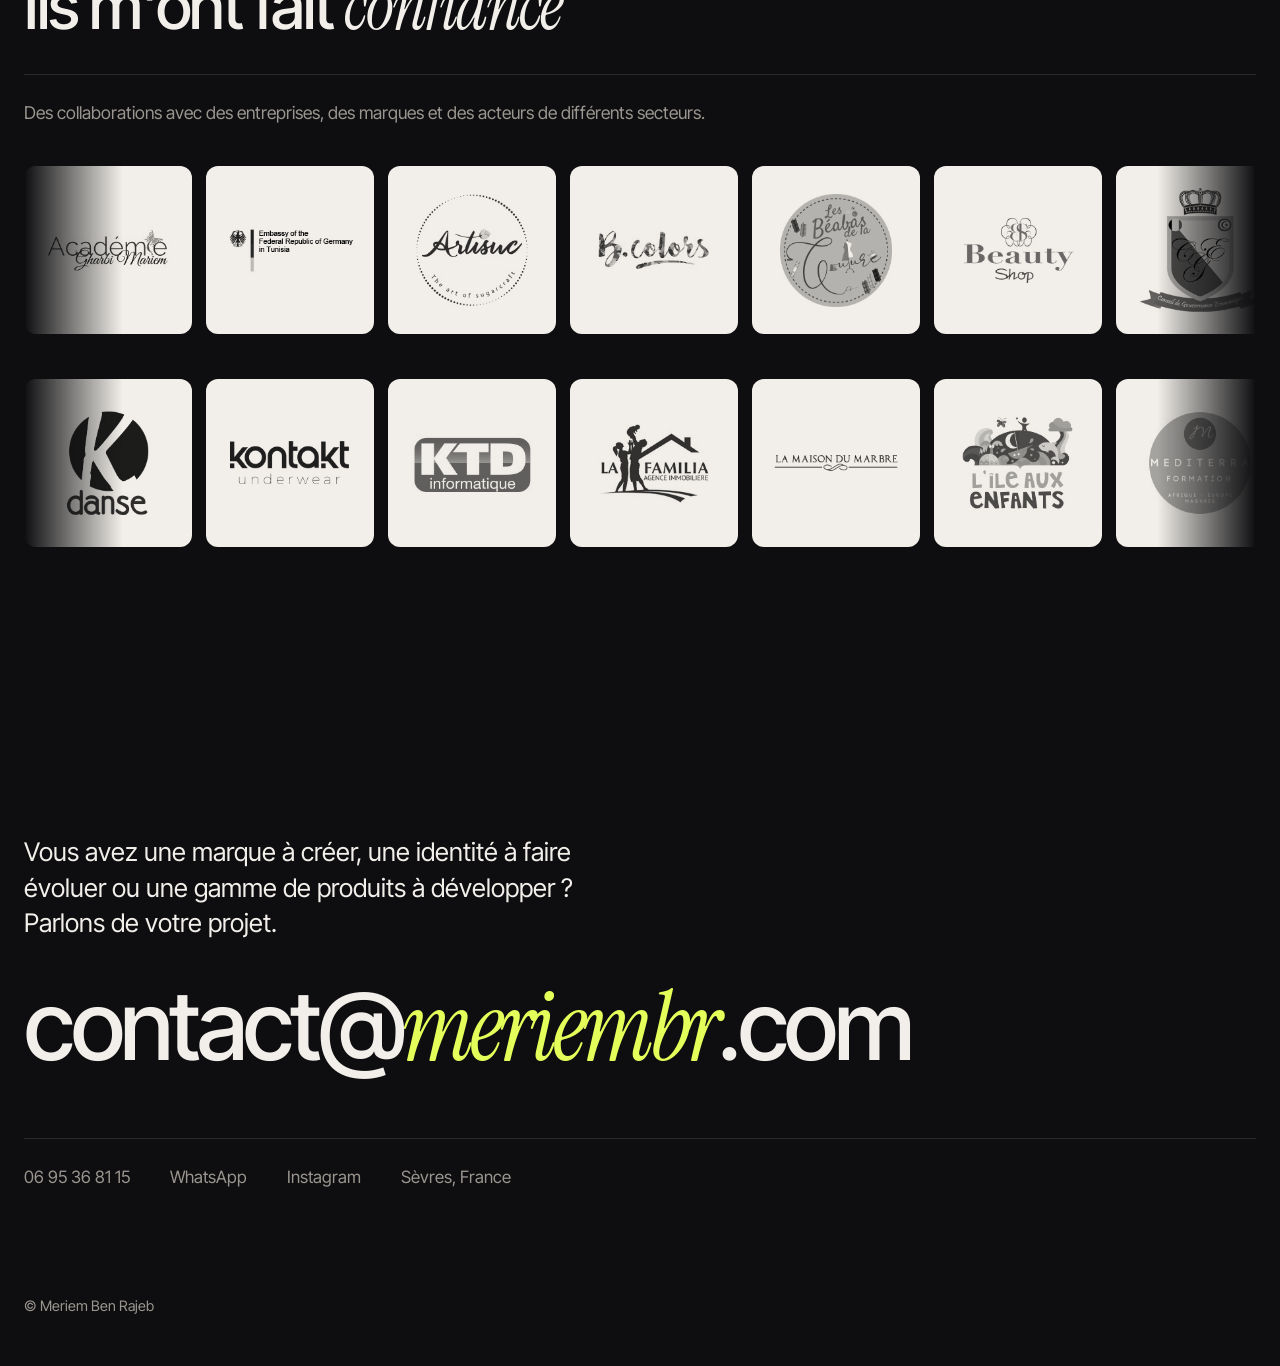
==== commit 7b427f9f: "content: new journey introduction text" ====
--- a/index.html
+++ b/index.html
@@ -298,10 +298,8 @@
   <div class="entete-section"><h2>Mon <em>parcours</em></h2></div>
   <div class="presentation">
     <p class="sous-titre">Le design au service des marques</p>
-    <p>Graphiste indépendante depuis 2005, j&#x27;accompagne les entreprises, les marques et les entrepreneurs dans la création de leur univers visuel.</p>
-    <p>De l&#x27;identité de marque au packaging, je conçois des solutions graphiques cohérentes, esthétiques et adaptées aux besoins de chaque projet.</p>
-    <p>Mon expérience auprès d&#x27;agences, de groupes et de marques dans différents secteurs m&#x27;a permis de développer une approche à la fois créative, polyvalente et rigoureuse.</p>
-    <p>J&#x27;accorde une attention particulière aux détails, à la cohérence visuelle et à la qualité des réalisations, du premier concept jusqu&#x27;aux supports finaux.</p>
+    <p>Graphiste depuis 2005, j’accompagne des marques et des entrepreneurs dans la création de leur identité visuelle et de leurs packagings. Mon terrain de prédilection : la cosmétique, la parapharmacie et le bien-être, sans oublier l’aromathérapie, la restauration, l’événementiel et le prêt-à-porter.</p>
+    <p>Après des années en agences et au sein de groupes, j’ai appris à tenir la cohérence d’une marque de bout en bout : du concept et du logo jusqu’à l’étiquette prête à imprimer, en passant par la charte, la PLV et le web. Un seul interlocuteur, et des supports qui se répondent.</p>
   </div>
   <ol class="chrono" aria-label="Étapes du parcours">
     <li class="etape"><button type="button" class="date" aria-expanded="false" aria-controls="etape-0"><span class="debut">2005</span><span class="point" aria-hidden="true"></span><span class="fin">2006</span><span class="sr-only">, Stagiaire graphiste</span></button><div class="carte-etape" id="etape-0" role="group" aria-label="2005 2006, Stagiaire graphiste" hidden><button type="button" class="carte-fermer" aria-label="Fermer">&#215;</button><h3>Stagiaire graphiste</h3><p>Première immersion en agence : participation à la création de supports de communication print et à la réalisation graphique de différents projets.</p><p class="structure">Agence Zazacrea</p></div></li>
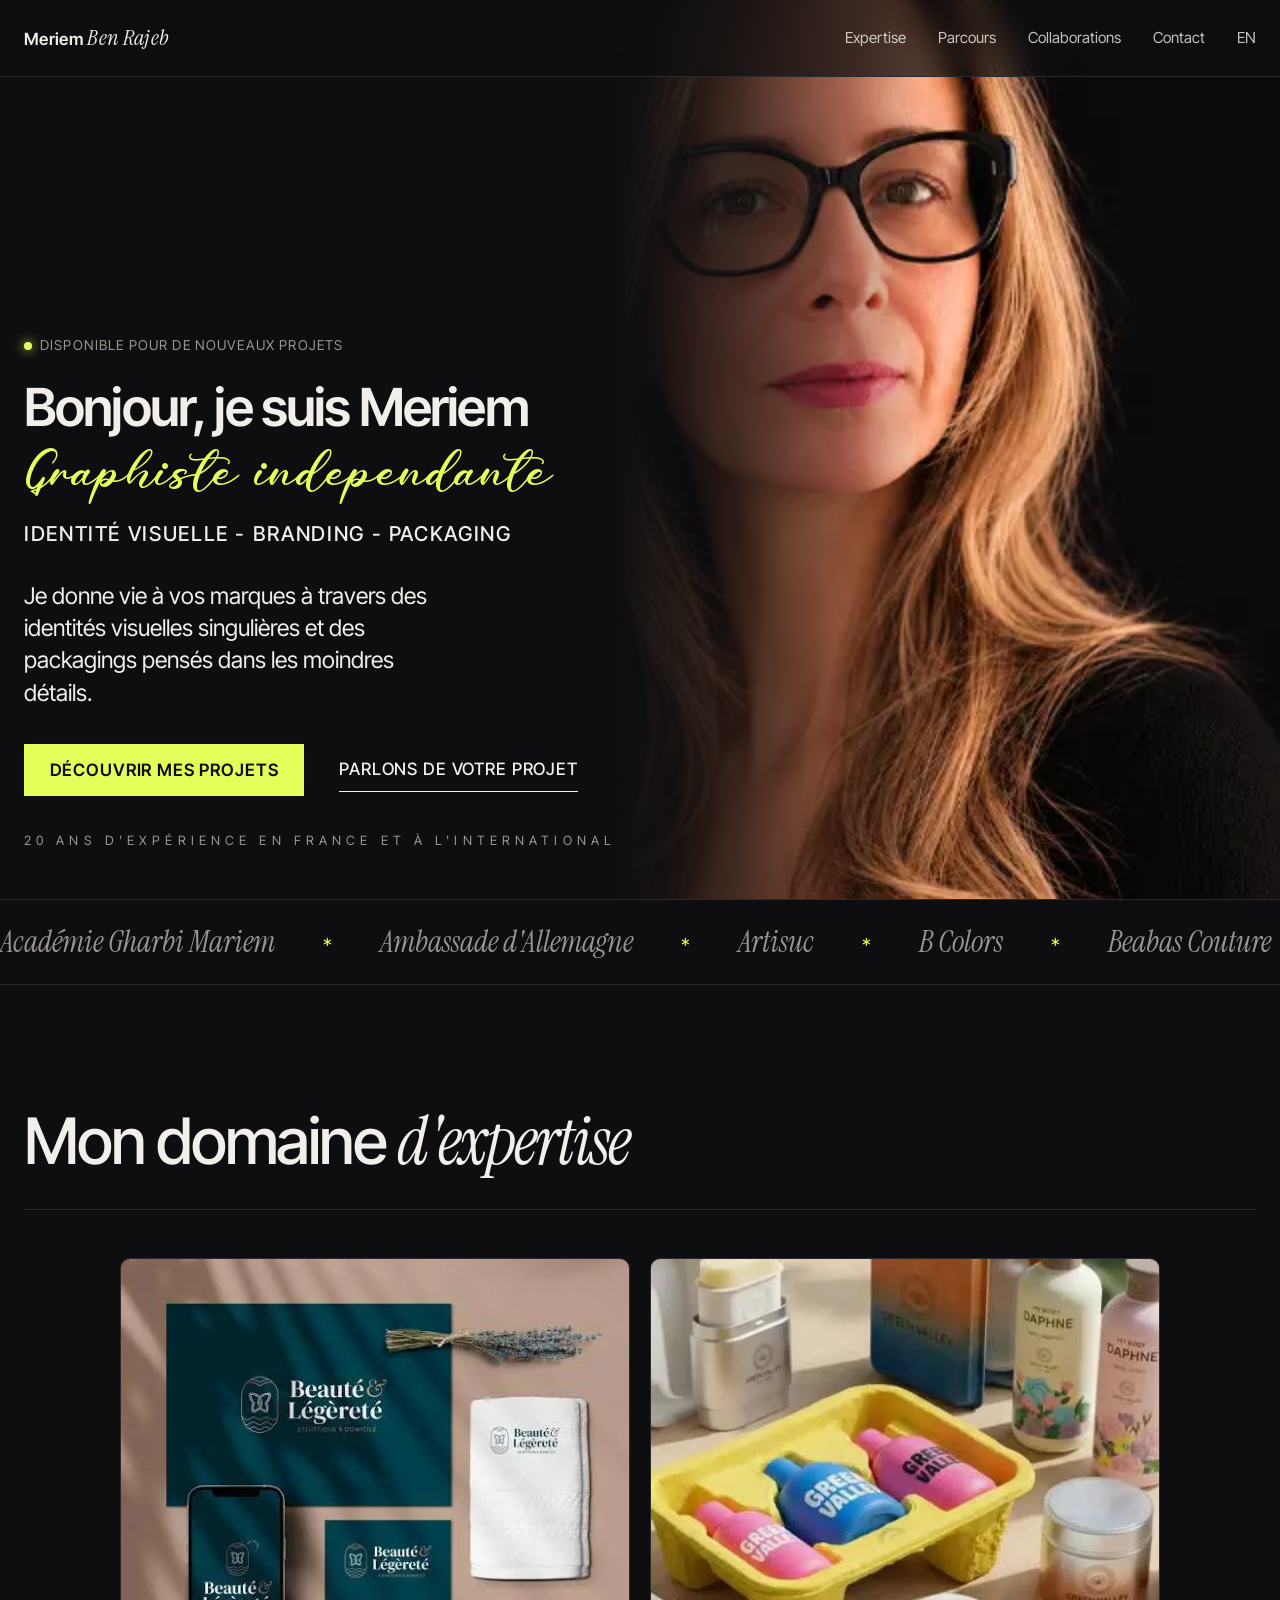
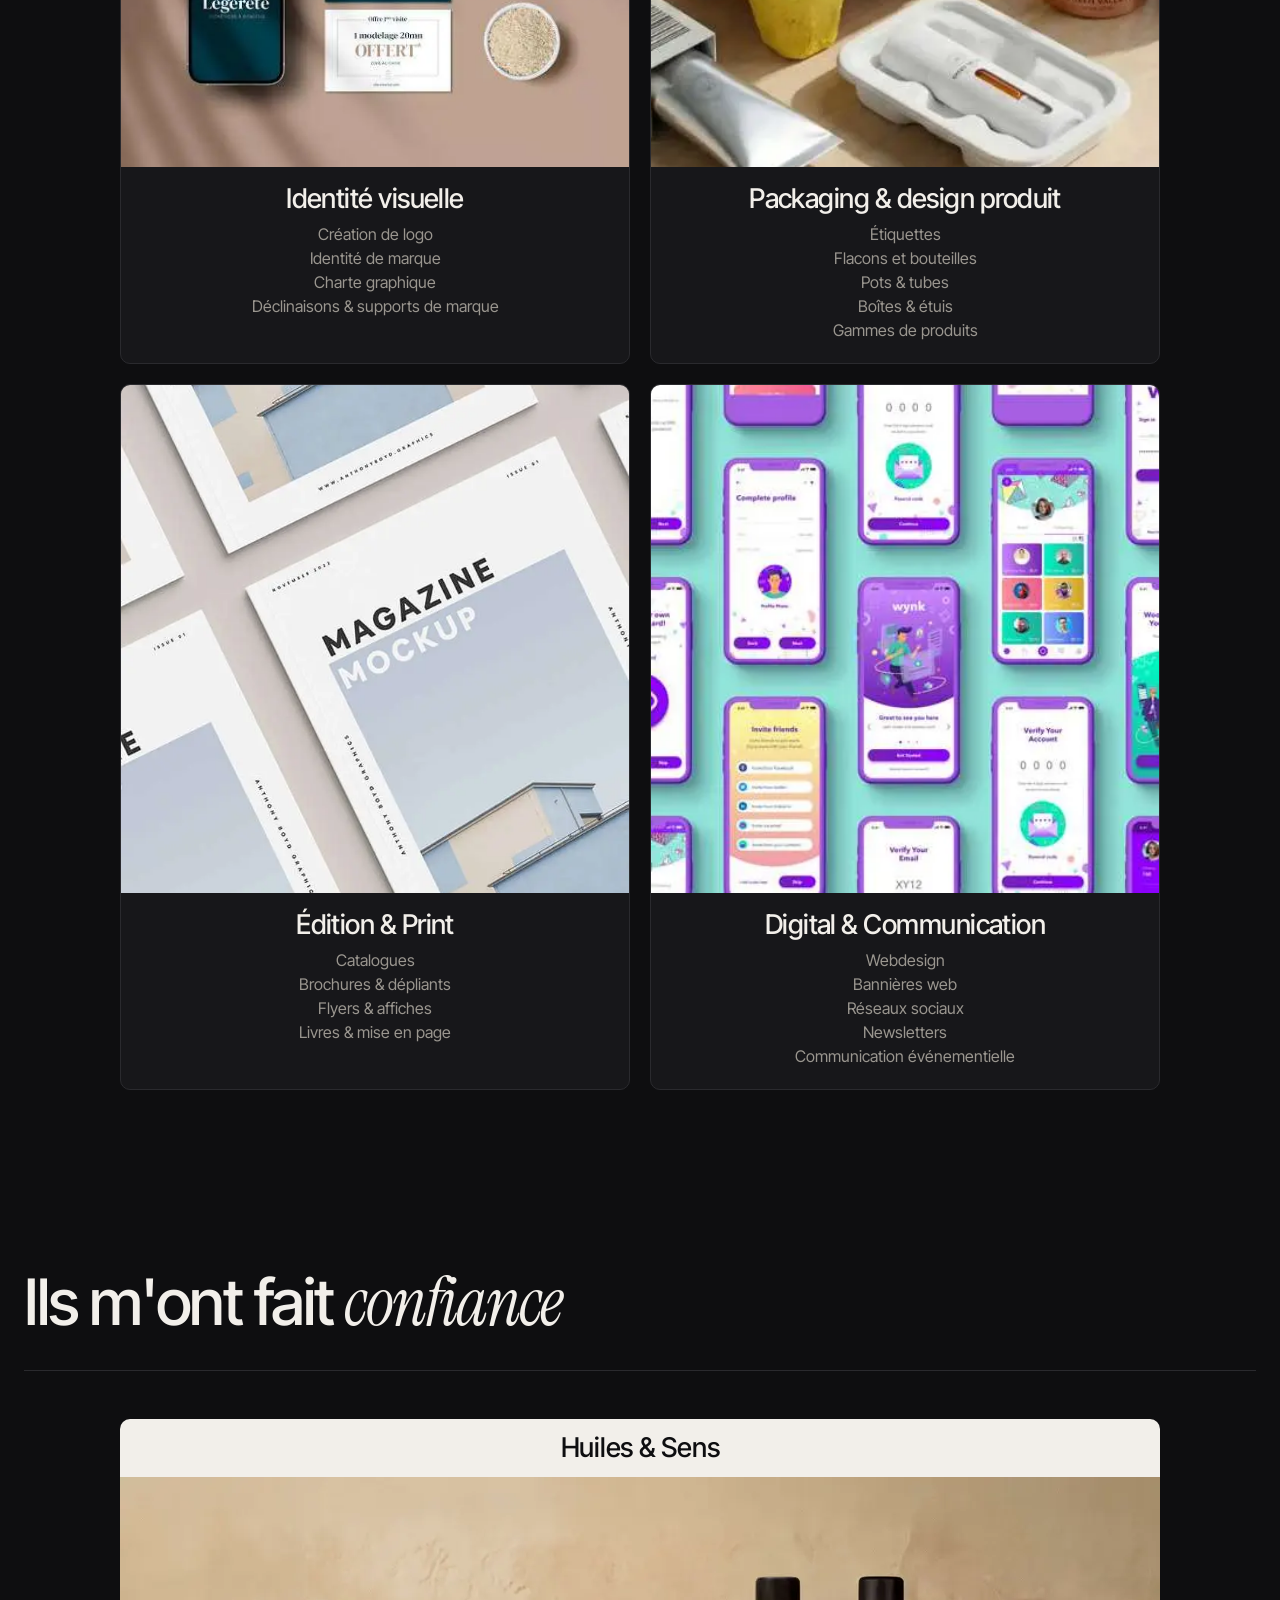
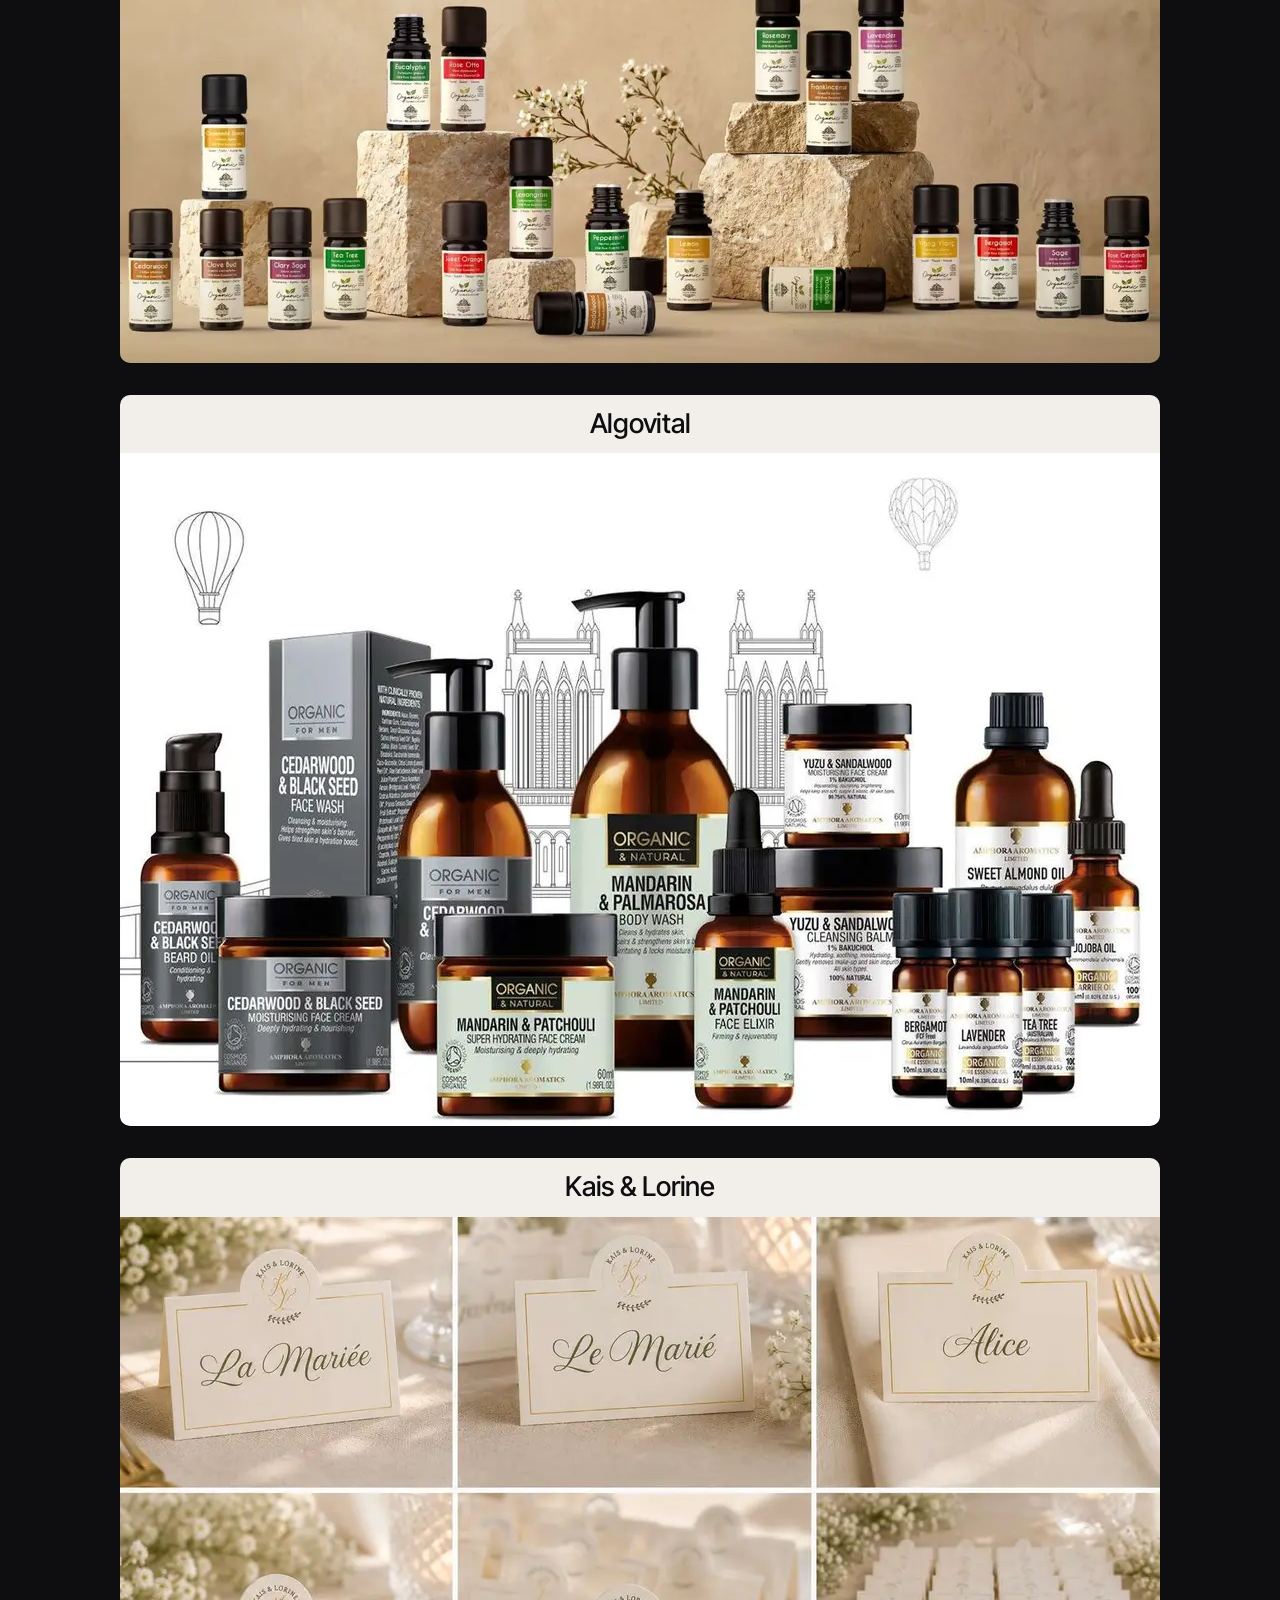
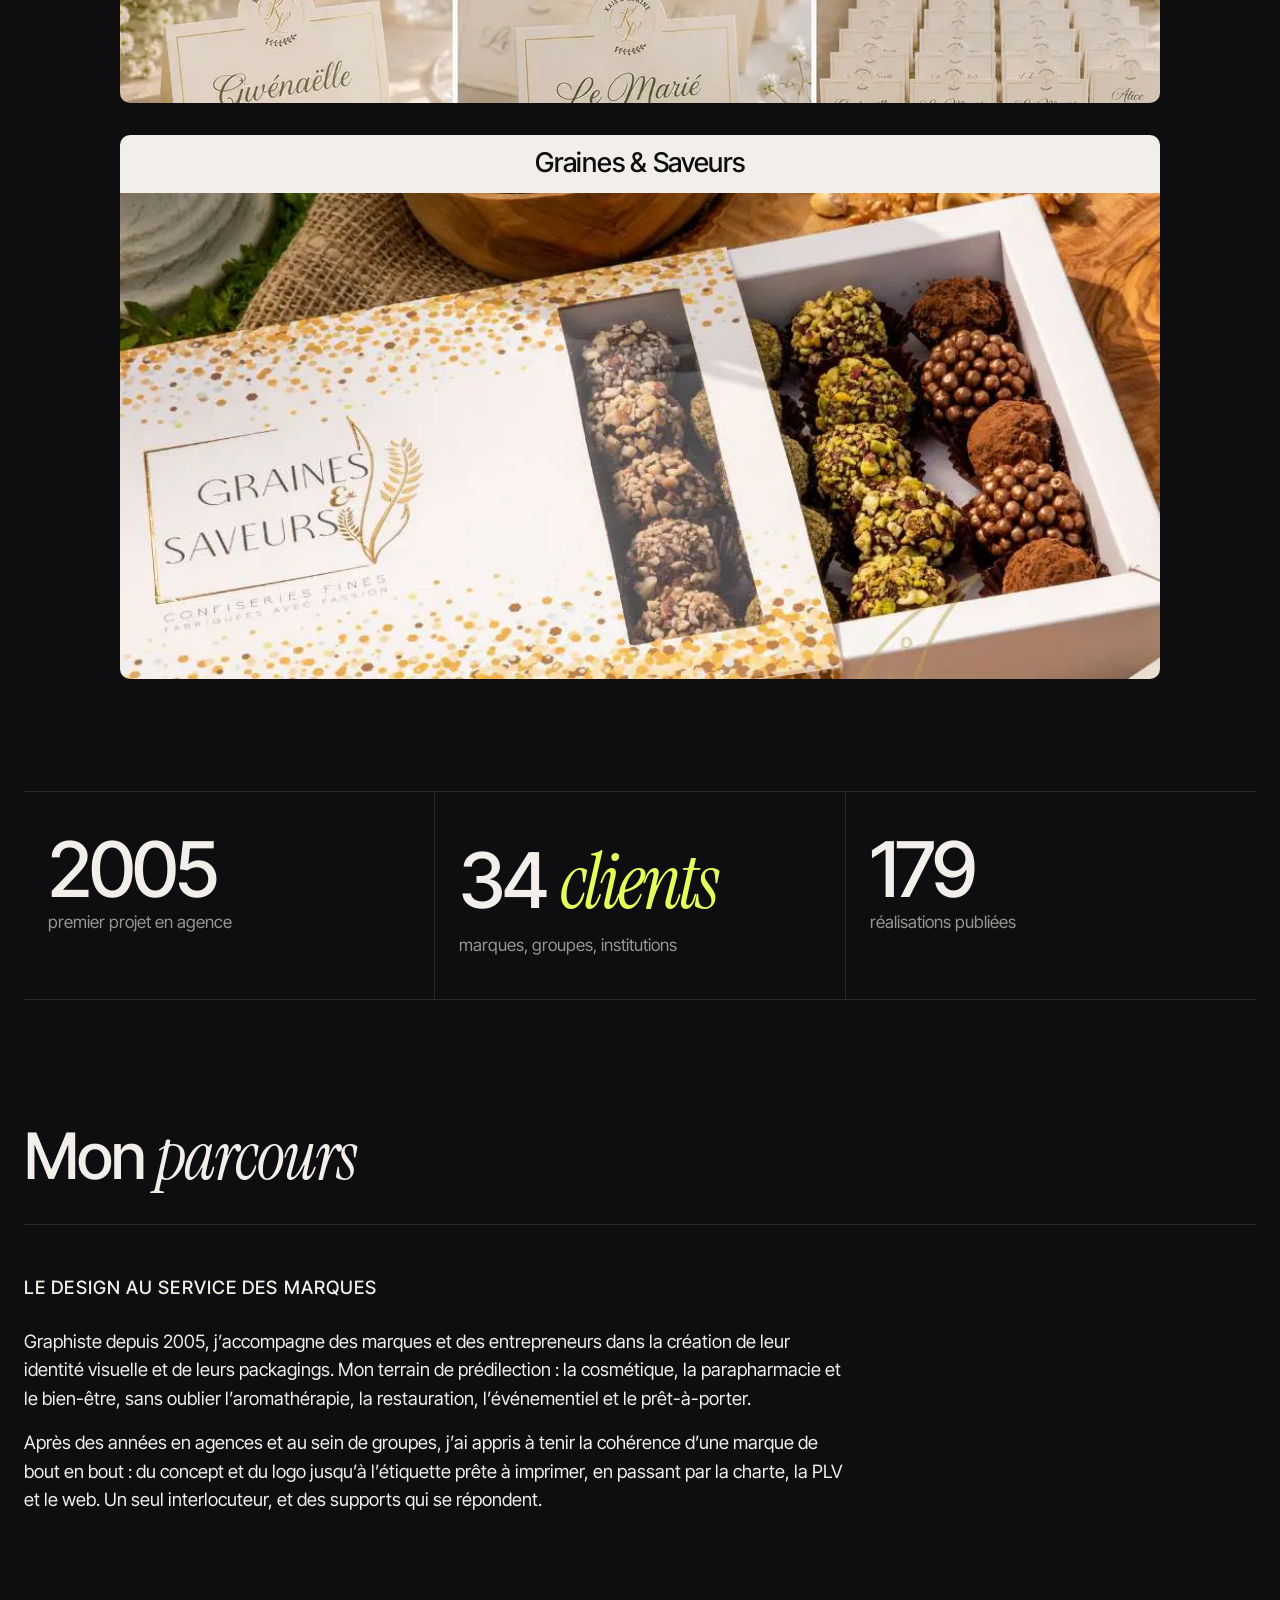
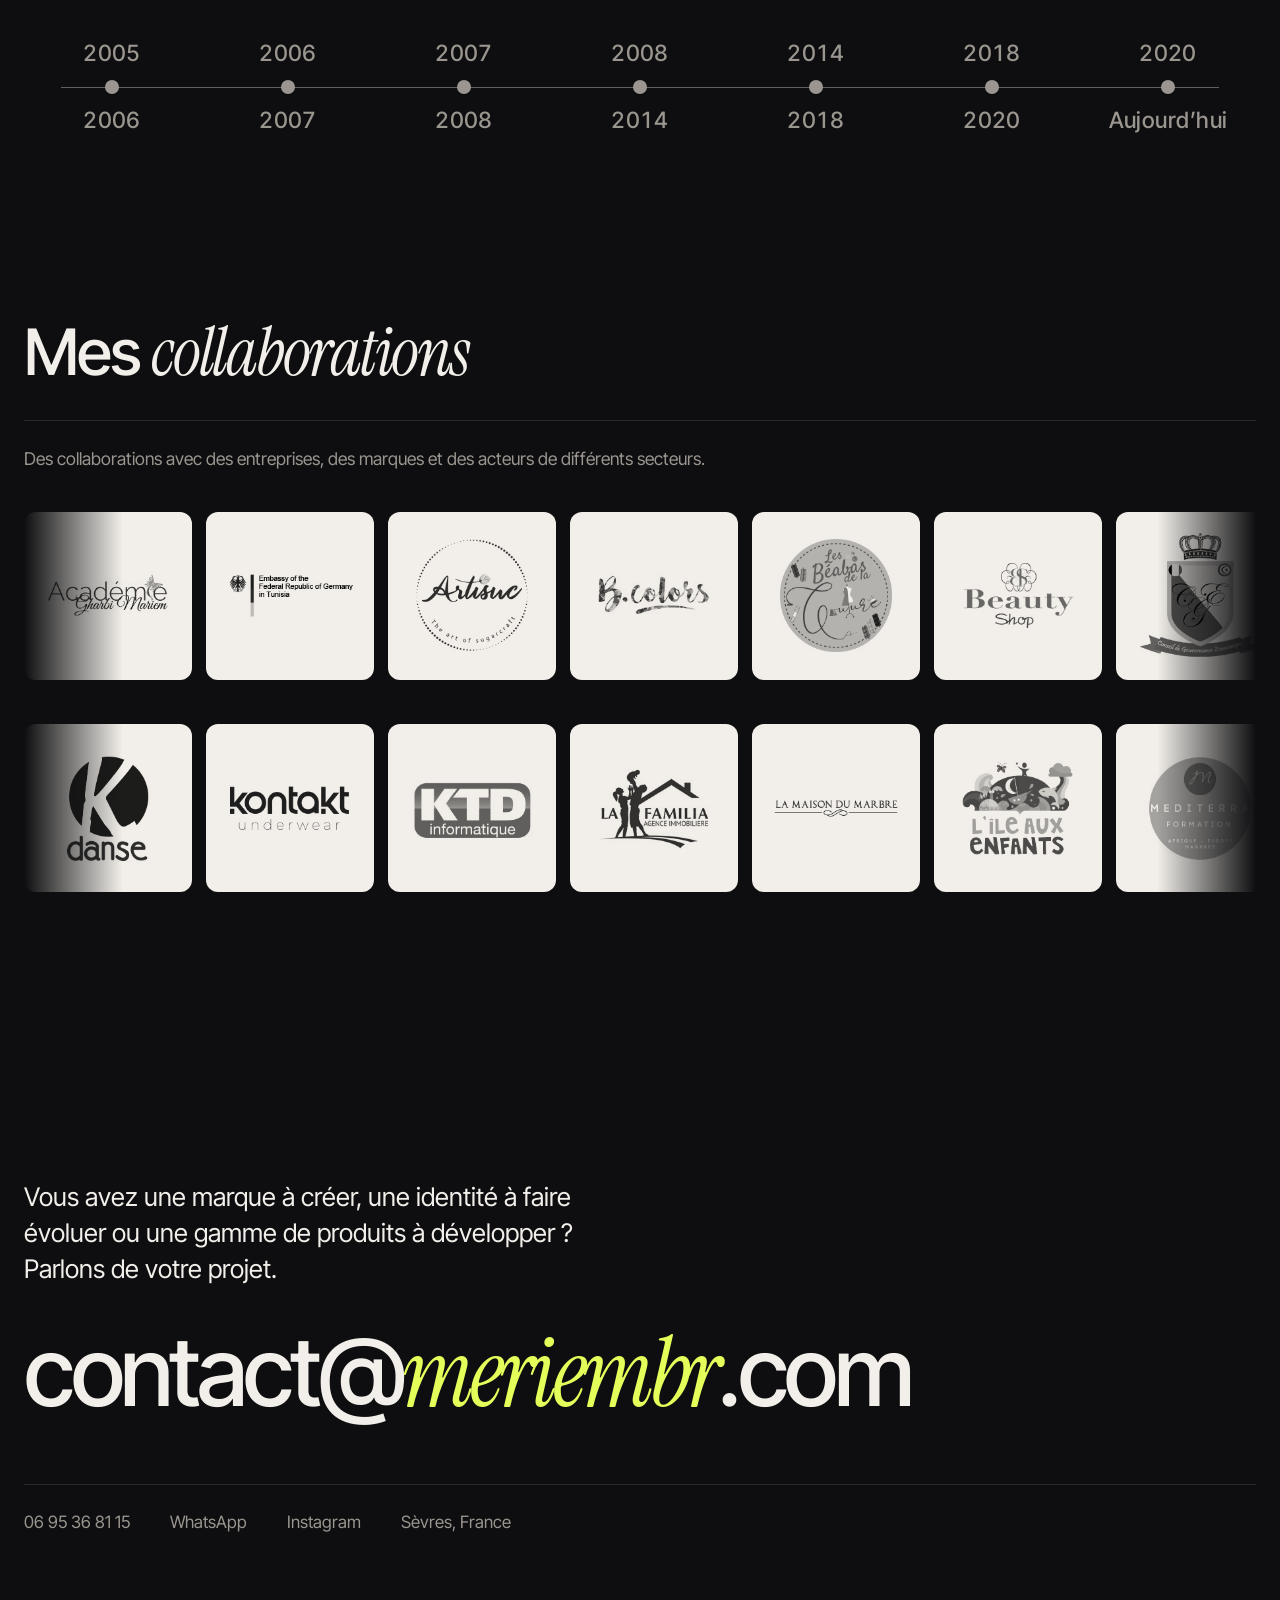
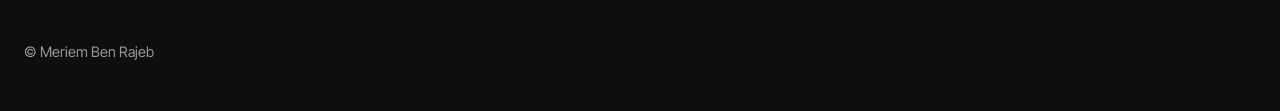
==== commit c7993656: "feat: hero photo, domaines d'expertise avec galerie, confiance, collaborations, témoignages masqués," ====
--- a/index.html
+++ b/index.html
@@ -16,6 +16,8 @@
 <link rel="icon" type="image/png" sizes="32x32" href="img/favicon/favicon-32x32.png">
 <link rel="apple-touch-icon" href="img/favicon/apple-touch-icon.png">
 <link rel="preload" href="fonts/inter-tight.woff2" as="font" type="font/woff2" crossorigin>
+<link rel="preload" as="image" href="img/hero/hero-mobile.webp" media="(max-width: 959px)" fetchpriority="high">
+<link rel="preload" as="image" imagesrcset="img/hero/hero-1200.webp 1200w, img/hero/hero-1876.webp 1876w" imagesizes="100vw" media="(min-width: 960px)" fetchpriority="high">
 <link rel="stylesheet" href="css/site.css">
 <script>document.documentElement.classList.replace("no-js", "js")</script>
 <script type="module" src="js/site.js"></script>
@@ -24,16 +26,16 @@
 </script>
 </head>
 <body>
-<a class="lien-evitement" href="#toutes">Aller aux travaux</a>
+<a class="lien-evitement" href="#expertise">Aller aux travaux</a>
 
 <header class="top"><div class="c">
   <a class="logo" href="#accueil">Meriem <em>Ben Rajeb</em></a>
   <nav aria-label="Navigation principale">
     <button type="button" id="menu-bouton" aria-expanded="false" aria-controls="menu">Menu</button>
     <ul id="menu">
-      <li><a href="#travaux">Travaux</a></li>
       <li><a href="#expertise">Expertise</a></li>
       <li><a href="#parcours">Parcours</a></li>
+      <li><a href="#collaborations">Collaborations</a></li>
       <li><a href="#contact">Contact</a></li>
       <li><a href="en/" hreflang="en" lang="en">EN</a></li>
     </ul>
@@ -41,61 +43,34 @@
 </div></header>
 
 <main>
-<section id="accueil" class="hero"><div class="c">
-  <div class="hero-grille">
-    <div>
+<section id="accueil" class="hero">
+  <picture class="hero-photo">
+    <source media="(max-width: 959px)" srcset="img/hero/hero-mobile.webp" width="640" height="750">
+    <img src="img/hero/hero-1876.webp" srcset="img/hero/hero-1200.webp 1200w, img/hero/hero-1876.webp 1876w" sizes="100vw" width="1876" height="750" alt="Meriem Ben Rajeb" fetchpriority="high">
+  </picture>
+  <div class="c"><div class="hero-texte">
       <p class="surtitre"><span class="dispo">Disponible pour de nouveaux projets</span></p>
       <h1 class="nom">Bonjour, je suis Meriem <span class="script">Graphiste indépendante</span></h1>
       <p class="metiers">Identité visuelle - Branding - Packaging</p>
       <p class="accroche">Je donne vie à vos marques à travers des identités visuelles singulières et des packagings pensés dans les moindres détails.</p>
-      <div class="hero-actions"><a class="btn-accent" href="#travaux">Découvrir mes projets</a><a class="btn-lien" href="#contact">Parlons de votre projet</a></div>
+      <div class="hero-actions"><a class="btn-accent" href="#expertise">Découvrir mes projets</a><a class="btn-lien" href="#contact">Parlons de votre projet</a></div>
       <p class="experience">20 ans d&#x27;expérience en France et à l&#x27;international</p>
-    </div>
-    <div class="avatar" aria-hidden="true">
-      <svg viewBox="150 40 954 1192" preserveAspectRatio="xMidYMid slice">
-        <defs>
-          <radialGradient id="iris"><stop offset="0" stop-color="#9A9470"/><stop offset=".55" stop-color="#77714F"/><stop offset="1" stop-color="#3E3A2A"/></radialGradient>
-          <clipPath id="oeil-g"><ellipse cx="546" cy="380" rx="40" ry="13"/></clipPath>
-          <clipPath id="oeil-d"><ellipse cx="749" cy="378" rx="41" ry="13"/></clipPath>
-        </defs>
-        <image href="img/avatar.webp" width="1254" height="1254"/>
-        <g clip-path="url(#oeil-g)"><g class="pupille"><circle cx="546" cy="380" r="16" fill="url(#iris)"/><circle cx="546" cy="380" r="7" fill="#141210"/><circle cx="551" cy="375" r="3" fill="#fff" opacity=".9"/></g></g>
-        <g clip-path="url(#oeil-d)"><g class="pupille"><circle cx="749" cy="378" r="16" fill="url(#iris)"/><circle cx="749" cy="378" r="7" fill="#141210"/><circle cx="754" cy="373" r="3" fill="#fff" opacity=".9"/></g></g>
-      </svg>
-    </div>
-  </div>
-</div></section>
+  </div></div>
+</section>
 
 <div class="bandeau" aria-label="Clients"><div class="piste"><!-- bandeau:debut --><span>Académie Gharbi Mariem</span><span>Ambassade d&#x27;Allemagne</span><span>Artisuc</span><span>B Colors</span><span>Beabas Couture</span><span>Beauty Shop</span><span>CGBET</span><span>DeFacto</span><span>DEMCO</span><span>Demoiselle</span><span>Emoliaz</span><span>Giordano</span><span>Glossip Milano</span><span>H24</span><span>Hamila Accessories</span><span>Ideal Service</span><span>Jadmire Pharma</span><span>Kdanse</span><span>Kontakt</span><span>KTD Informatique</span><span>La Familia</span><span>La maison du marbre</span><span>L&#x27;ile aux enfants</span><span>Mediterra</span><span>Prosmetics</span><span>Pyramide</span><span>Scoop Organisation</span><span>Soleil d&#x27;orient</span><span>SPA RAC</span><span>Start Act</span><span>The Factory</span><span>Watts</span><span>Zahrat Zanbaq</span><span>Zayati Confection</span><span aria-hidden="true"><span>Académie Gharbi Mariem</span><span>Ambassade d&#x27;Allemagne</span><span>Artisuc</span><span>B Colors</span><span>Beabas Couture</span><span>Beauty Shop</span><span>CGBET</span><span>DeFacto</span><span>DEMCO</span><span>Demoiselle</span><span>Emoliaz</span><span>Giordano</span><span>Glossip Milano</span><span>H24</span><span>Hamila Accessories</span><span>Ideal Service</span><span>Jadmire Pharma</span><span>Kdanse</span><span>Kontakt</span><span>KTD Informatique</span><span>La Familia</span><span>La maison du marbre</span><span>L&#x27;ile aux enfants</span><span>Mediterra</span><span>Prosmetics</span><span>Pyramide</span><span>Scoop Organisation</span><span>Soleil d&#x27;orient</span><span>SPA RAC</span><span>Start Act</span><span>The Factory</span><span>Watts</span><span>Zahrat Zanbaq</span><span>Zayati Confection</span></span><!-- bandeau:fin --></div></div>
 
-<section id="travaux" class="section"><div class="c">
-  <div class="entete-section"><h2>Travaux <em>choisis</em></h2><span class="compte">179 réalisations, 9 disciplines</span></div>
-  <div id="selection" class="grille"><!-- selection:debut -->
-<a class="projet" href="img/portfolio/books_magazines/5-jac2015.jpg" data-fichier="img/portfolio/books_magazines/5-jac2015.jpg"><div class="cadre"><img src="img/min/books_magazines/5-jac2015.webp" alt="Édition, JAC 2015" loading="lazy" decoding="async"></div><div class="legende"><span>01</span><span>Édition, JAC 2015</span></div></a>
-<a class="projet" href="img/portfolio/visual_identity/1-Zahrat-Zanbaq.jpg" data-fichier="img/portfolio/visual_identity/1-Zahrat-Zanbaq.jpg"><div class="cadre"><img src="img/min/visual_identity/1-Zahrat-Zanbaq.webp" alt="Identité, Zahrat Zanbaq" loading="lazy" decoding="async"></div><div class="legende"><span>02</span><span>Identité, Zahrat Zanbaq</span></div></a>
-<a class="projet" href="img/portfolio/packaging_labels/1-Hangtags.gif" data-fichier="img/portfolio/packaging_labels/1-Hangtags.gif"><div class="cadre"><img src="img/min/packaging_labels/1-Hangtags.webp" alt="Packaging, étiquettes" loading="lazy" decoding="async"></div><div class="legende"><span>03</span><span>Packaging, étiquettes</span></div></a>
-<a class="projet" href="img/portfolio/pos_panels_dressing/1-defacto.jpg" data-fichier="img/portfolio/pos_panels_dressing/1-defacto.jpg"><div class="cadre"><img src="img/min/pos_panels_dressing/1-defacto.webp" alt="PLV, DeFacto" loading="lazy" decoding="async"></div><div class="legende"><span>04</span><span>PLV, DeFacto</span></div></a>
-<a class="projet" href="img/portfolio/flyers_leaflets/1-weekend-aroma.jpg" data-fichier="img/portfolio/flyers_leaflets/1-weekend-aroma.jpg"><div class="cadre"><img src="img/min/flyers_leaflets/1-weekend-aroma.webp" alt="Flyers, Weekend Aroma" loading="lazy" decoding="async"></div><div class="legende"><span>05</span><span>Flyers, Weekend Aroma</span></div></a>
-<a class="projet" href="img/portfolio/web/1-duo-visuel.jpg" data-fichier="img/portfolio/web/1-duo-visuel.jpg"><div class="cadre"><img src="img/min/web/1-duo-visuel.webp" alt="Web, Duo visuel" loading="lazy" decoding="async"></div><div class="legende"><span>06</span><span>Web, Duo visuel</span></div></a>
-<!-- selection:fin --></div>
-  <a class="tout-voir" href="#toutes">Voir les 179 réalisations <span aria-hidden="true">&#8600;</span></a>
-</div></section>
-
-<section id="toutes" class="section"><div class="c">
-  <div class="entete-section"><h2>Toutes les <em>réalisations</em></h2></div>
-  <div id="filtres" class="filtres" role="group" aria-label="Filtrer par catégorie"><!-- filtres:debut -->
-<button type="button" class="pilule" data-cat="tout" aria-pressed="true">Tout (179)</button>
-<button type="button" class="pilule" data-cat="logos" aria-pressed="false">Logos (20)</button>
-<button type="button" class="pilule" data-cat="visual_identity" aria-pressed="false">Identité visuelle (24)</button>
-<button type="button" class="pilule" data-cat="flyers_leaflets" aria-pressed="false">Flyers et dépliants (24)</button>
-<button type="button" class="pilule" data-cat="books_magazines" aria-pressed="false">Livres et magazines (16)</button>
-<button type="button" class="pilule" data-cat="packaging_labels" aria-pressed="false">Packaging et étiquettes (28)</button>
-<button type="button" class="pilule" data-cat="various" aria-pressed="false">Divers (8)</button>
-<button type="button" class="pilule" data-cat="web" aria-pressed="false">Web (16)</button>
-<button type="button" class="pilule" data-cat="pos_panels_dressing" aria-pressed="false">PLV et habillage (36)</button>
-<button type="button" class="pilule" data-cat="gaming" aria-pressed="false">Gaming (7)</button>
-<!-- filtres:fin --></div>
-  <ul id="grille" class="grille-carres"><!-- travaux:debut -->
+<section id="expertise" class="section expertise"><div class="c">
+  <div class="entete-section"><h2>Mon domaine <em>d&#x27;expertise</em></h2></div>
+  <ul class="domaines">
+    <li class="domaine"><img src="img/domaines/identite.webp" width="554" height="523" alt="Identité visuelle" loading="lazy" decoding="async"><h3><a class="domaine-lien" href="#galerie-identite" data-domaine="identite">Identité visuelle</a></h3><ul><li>Création de logo</li><li>Identité de marque</li><li>Charte graphique</li><li>Déclinaisons &amp; supports de marque</li></ul></li>
+    <li class="domaine"><img src="img/domaines/packaging.webp" width="438" height="560" alt="Packaging &amp; design produit" loading="lazy" decoding="async"><h3><a class="domaine-lien" href="#galerie-packaging" data-domaine="packaging">Packaging &amp; design produit</a></h3><ul><li>Étiquettes</li><li>Flacons et bouteilles</li><li>Pots &amp; tubes</li><li>Boîtes &amp; étuis</li><li>Gammes de produits</li></ul></li>
+    <li class="domaine"><img src="img/domaines/edition.webp" width="667" height="868" alt="Édition &amp; Print" loading="lazy" decoding="async"><h3><a class="domaine-lien" href="#galerie-edition" data-domaine="edition">Édition &amp; Print</a></h3><ul><li>Catalogues</li><li>Brochures &amp; dépliants</li><li>Flyers &amp; affiches</li><li>Livres &amp; mise en page</li></ul></li>
+    <li class="domaine"><img src="img/domaines/digital.webp" width="434" height="434" alt="Digital &amp; Communication" loading="lazy" decoding="async"><h3><a class="domaine-lien" href="#galerie-digital" data-domaine="digital">Digital &amp; Communication</a></h3><ul><li>Webdesign</li><li>Bannières web</li><li>Réseaux sociaux</li><li>Newsletters</li><li>Communication événementielle</li></ul></li>
+  </ul>
+  <div id="galeries" class="galeries"><!-- travaux:debut -->
+<section class="galerie" id="galerie-identite" data-domaine="identite" aria-labelledby="titre-identite"><h3 id="titre-identite">Identité visuelle <span>(44)</span></h3>
+<ul class="mosaique">
 <li class="vignette" data-cat="logos"><a href="img/portfolio/logos/1-17hvin.jpg"><img src="img/min/logos/1-17hvin.webp" width="500" height="500" alt="Logos, 17hvin" loading="lazy" decoding="async"><span class="vignette-legende">Logos, 17hvin</span></a></li>
 <li class="vignette" data-cat="logos"><a href="img/portfolio/logos/2-academie-gharbi-mariem.jpg"><img src="img/min/logos/2-academie-gharbi-mariem.webp" width="500" height="500" alt="Logos, Academie Gharbi Mariem" loading="lazy" decoding="async"><span class="vignette-legende">Logos, Academie Gharbi Mariem</span></a></li>
 <li class="vignette" data-cat="logos"><a href="img/portfolio/logos/3-atheris-securite.jpg"><img src="img/min/logos/3-atheris-securite.webp" width="500" height="500" alt="Logos, Atheris Securite" loading="lazy" decoding="async"><span class="vignette-legende">Logos, Atheris Securite</span></a></li>
@@ -140,6 +115,40 @@
 <li class="vignette" data-cat="visual_identity"><a href="img/portfolio/visual_identity/22-business-card-zahart-zanbaq.jpg"><img src="img/min/visual_identity/22-business-card-zahart-zanbaq.webp" width="500" height="500" alt="Identité visuelle, Business Card Zahart Zanbaq" loading="lazy" decoding="async"><span class="vignette-legende">Identité visuelle, Business Card Zahart Zanbaq</span></a></li>
 <li class="vignette" data-cat="visual_identity"><a href="img/portfolio/visual_identity/23-envelope-musiqat.jpg"><img src="img/min/visual_identity/23-envelope-musiqat.webp" width="500" height="500" alt="Identité visuelle, Envelope Musiqat" loading="lazy" decoding="async"><span class="vignette-legende">Identité visuelle, Envelope Musiqat</span></a></li>
 <li class="vignette" data-cat="visual_identity"><a href="img/portfolio/visual_identity/24-letterhaed-soft.jpg"><img src="img/min/visual_identity/24-letterhaed-soft.webp" width="500" height="500" alt="Identité visuelle, Letterhaed Soft" loading="lazy" decoding="async"><span class="vignette-legende">Identité visuelle, Letterhaed Soft</span></a></li>
+</ul></section>
+<section class="galerie" id="galerie-packaging" data-domaine="packaging" aria-labelledby="titre-packaging"><h3 id="titre-packaging">Packaging &amp; design produit <span>(28)</span></h3>
+<ul class="mosaique">
+<li class="vignette" data-cat="packaging_labels"><a href="img/portfolio/packaging_labels/1-Hangtags.gif"><img src="img/min/packaging_labels/1-Hangtags.webp" width="500" height="500" alt="Packaging et étiquettes, Hangtags" loading="lazy" decoding="async"><span class="vignette-legende">Packaging et étiquettes, Hangtags</span></a></li>
+<li class="vignette" data-cat="packaging_labels"><a href="img/portfolio/packaging_labels/2-rollon.jpg"><img src="img/min/packaging_labels/2-rollon.webp" width="500" height="500" alt="Packaging et étiquettes, Rollon" loading="lazy" decoding="async"><span class="vignette-legende">Packaging et étiquettes, Rollon</span></a></li>
+<li class="vignette" data-cat="packaging_labels"><a href="img/portfolio/packaging_labels/3-antiage-jour-nuit.jpg"><img src="img/min/packaging_labels/3-antiage-jour-nuit.webp" width="500" height="500" alt="Packaging et étiquettes, Antiage Jour Nuit" loading="lazy" decoding="async"><span class="vignette-legende">Packaging et étiquettes, Antiage Jour Nuit</span></a></li>
+<li class="vignette" data-cat="packaging_labels"><a href="img/portfolio/packaging_labels/4-baumes.gif"><img src="img/min/packaging_labels/4-baumes.webp" width="500" height="500" alt="Packaging et étiquettes, Baumes" loading="lazy" decoding="async"><span class="vignette-legende">Packaging et étiquettes, Baumes</span></a></li>
+<li class="vignette" data-cat="packaging_labels"><a href="img/portfolio/packaging_labels/5-carton-minceur.jpg"><img src="img/min/packaging_labels/5-carton-minceur.webp" width="600" height="486" alt="Packaging et étiquettes, Carton Minceur" loading="lazy" decoding="async"><span class="vignette-legende">Packaging et étiquettes, Carton Minceur</span></a></li>
+<li class="vignette" data-cat="packaging_labels"><a href="img/portfolio/packaging_labels/6-brume-angeline.gif"><img src="img/min/packaging_labels/6-brume-angeline.webp" width="500" height="500" alt="Packaging et étiquettes, Brume Angeline" loading="lazy" decoding="async"><span class="vignette-legende">Packaging et étiquettes, Brume Angeline</span></a></li>
+<li class="vignette" data-cat="packaging_labels"><a href="img/portfolio/packaging_labels/7-calmyna.gif"><img src="img/min/packaging_labels/7-calmyna.webp" width="500" height="500" alt="Packaging et étiquettes, Calmyna" loading="lazy" decoding="async"><span class="vignette-legende">Packaging et étiquettes, Calmyna</span></a></li>
+<li class="vignette" data-cat="packaging_labels"><a href="img/portfolio/packaging_labels/8-cerelaes-infantiles.gif"><img src="img/min/packaging_labels/8-cerelaes-infantiles.webp" width="500" height="500" alt="Packaging et étiquettes, Cerelaes Infantiles" loading="lazy" decoding="async"><span class="vignette-legende">Packaging et étiquettes, Cerelaes Infantiles</span></a></li>
+<li class="vignette" data-cat="packaging_labels"><a href="img/portfolio/packaging_labels/9-compotes-bio.gif"><img src="img/min/packaging_labels/9-compotes-bio.webp" width="500" height="500" alt="Packaging et étiquettes, Compotes Bio" loading="lazy" decoding="async"><span class="vignette-legende">Packaging et étiquettes, Compotes Bio</span></a></li>
+<li class="vignette" data-cat="packaging_labels"><a href="img/portfolio/packaging_labels/10-jokertag.jpg"><img src="img/min/packaging_labels/10-jokertag.webp" width="500" height="500" alt="Packaging et étiquettes, Jokertag" loading="lazy" decoding="async"><span class="vignette-legende">Packaging et étiquettes, Jokertag</span></a></li>
+<li class="vignette" data-cat="packaging_labels"><a href="img/portfolio/packaging_labels/11-cristal-ice.gif"><img src="img/min/packaging_labels/11-cristal-ice.webp" width="500" height="500" alt="Packaging et étiquettes, Cristal Ice" loading="lazy" decoding="async"><span class="vignette-legende">Packaging et étiquettes, Cristal Ice</span></a></li>
+<li class="vignette" data-cat="packaging_labels"><a href="img/portfolio/packaging_labels/12-night-care-duet.jpg"><img src="img/min/packaging_labels/12-night-care-duet.webp" width="500" height="500" alt="Packaging et étiquettes, Night Care Duet" loading="lazy" decoding="async"><span class="vignette-legende">Packaging et étiquettes, Night Care Duet</span></a></li>
+<li class="vignette" data-cat="packaging_labels"><a href="img/portfolio/packaging_labels/13-deobrume-angintime.gif"><img src="img/min/packaging_labels/13-deobrume-angintime.webp" width="500" height="500" alt="Packaging et étiquettes, Deobrume Angintime" loading="lazy" decoding="async"><span class="vignette-legende">Packaging et étiquettes, Deobrume Angintime</span></a></li>
+<li class="vignette" data-cat="packaging_labels"><a href="img/portfolio/packaging_labels/14-jp-canada.jpg"><img src="img/min/packaging_labels/14-jp-canada.webp" width="500" height="500" alt="Packaging et étiquettes, Jp Canada" loading="lazy" decoding="async"><span class="vignette-legende">Packaging et étiquettes, Jp Canada</span></a></li>
+<li class="vignette" data-cat="packaging_labels"><a href="img/portfolio/packaging_labels/15-materna-compotes.jpg"><img src="img/min/packaging_labels/15-materna-compotes.webp" width="500" height="500" alt="Packaging et étiquettes, Materna Compotes" loading="lazy" decoding="async"><span class="vignette-legende">Packaging et étiquettes, Materna Compotes</span></a></li>
+<li class="vignette" data-cat="packaging_labels"><a href="img/portfolio/packaging_labels/16-gel-angintime.gif"><img src="img/min/packaging_labels/16-gel-angintime.webp" width="500" height="500" alt="Packaging et étiquettes, Gel Angintime" loading="lazy" decoding="async"><span class="vignette-legende">Packaging et étiquettes, Gel Angintime</span></a></li>
+<li class="vignette" data-cat="packaging_labels"><a href="img/portfolio/packaging_labels/17-huiles-essentielles.gif"><img src="img/min/packaging_labels/17-huiles-essentielles.webp" width="500" height="500" alt="Packaging et étiquettes, Huiles Essentielles" loading="lazy" decoding="async"><span class="vignette-legende">Packaging et étiquettes, Huiles Essentielles</span></a></li>
+<li class="vignette" data-cat="packaging_labels"><a href="img/portfolio/packaging_labels/18-lingettes.jpg"><img src="img/min/packaging_labels/18-lingettes.webp" width="500" height="500" alt="Packaging et étiquettes, Lingettes" loading="lazy" decoding="async"><span class="vignette-legende">Packaging et étiquettes, Lingettes</span></a></li>
+<li class="vignette" data-cat="packaging_labels"><a href="img/portfolio/packaging_labels/19-materna-flacons.jpg"><img src="img/min/packaging_labels/19-materna-flacons.webp" width="500" height="500" alt="Packaging et étiquettes, Materna Flacons" loading="lazy" decoding="async"><span class="vignette-legende">Packaging et étiquettes, Materna Flacons</span></a></li>
+<li class="vignette" data-cat="packaging_labels"><a href="img/portfolio/packaging_labels/20-lait-angeline.gif"><img src="img/min/packaging_labels/20-lait-angeline.webp" width="500" height="500" alt="Packaging et étiquettes, Lait Angeline" loading="lazy" decoding="async"><span class="vignette-legende">Packaging et étiquettes, Lait Angeline</span></a></li>
+<li class="vignette" data-cat="packaging_labels"><a href="img/portfolio/packaging_labels/21-materna-family-apres-shampooing.jpg"><img src="img/min/packaging_labels/21-materna-family-apres-shampooing.webp" width="500" height="500" alt="Packaging et étiquettes, Materna Family Apres Shampooing" loading="lazy" decoding="async"><span class="vignette-legende">Packaging et étiquettes, Materna Family Apres Shampooing</span></a></li>
+<li class="vignette" data-cat="packaging_labels"><a href="img/portfolio/packaging_labels/22-materna-family-shampooing.jpg"><img src="img/min/packaging_labels/22-materna-family-shampooing.webp" width="500" height="500" alt="Packaging et étiquettes, Materna Family Shampooing" loading="lazy" decoding="async"><span class="vignette-legende">Packaging et étiquettes, Materna Family Shampooing</span></a></li>
+<li class="vignette" data-cat="packaging_labels"><a href="img/portfolio/packaging_labels/23materna-family-gel-douche.jpg"><img src="img/min/packaging_labels/23materna-family-gel-douche.webp" width="500" height="500" alt="Packaging et étiquettes, Materna Family Gel Douche" loading="lazy" decoding="async"><span class="vignette-legende">Packaging et étiquettes, Materna Family Gel Douche</span></a></li>
+<li class="vignette" data-cat="packaging_labels"><a href="img/portfolio/packaging_labels/24-materna-family-creme-lavante.jpg"><img src="img/min/packaging_labels/24-materna-family-creme-lavante.webp" width="500" height="500" alt="Packaging et étiquettes, Materna Family Creme Lavante" loading="lazy" decoding="async"><span class="vignette-legende">Packaging et étiquettes, Materna Family Creme Lavante</span></a></li>
+<li class="vignette" data-cat="packaging_labels"><a href="img/portfolio/packaging_labels/25-mihoub.gif"><img src="img/min/packaging_labels/25-mihoub.webp" width="500" height="500" alt="Packaging et étiquettes, Mihoub" loading="lazy" decoding="async"><span class="vignette-legende">Packaging et étiquettes, Mihoub</span></a></li>
+<li class="vignette" data-cat="packaging_labels"><a href="img/portfolio/packaging_labels/26-soft-1kg.gif"><img src="img/min/packaging_labels/26-soft-1kg.webp" width="500" height="500" alt="Packaging et étiquettes, Soft 1kg" loading="lazy" decoding="async"><span class="vignette-legende">Packaging et étiquettes, Soft 1kg</span></a></li>
+<li class="vignette" data-cat="packaging_labels"><a href="img/portfolio/packaging_labels/27-soft-200g.gif"><img src="img/min/packaging_labels/27-soft-200g.webp" width="500" height="500" alt="Packaging et étiquettes, Soft 200g" loading="lazy" decoding="async"><span class="vignette-legende">Packaging et étiquettes, Soft 200g</span></a></li>
+<li class="vignette" data-cat="packaging_labels"><a href="img/portfolio/packaging_labels/28-solaire.gif"><img src="img/min/packaging_labels/28-solaire.webp" width="500" height="500" alt="Packaging et étiquettes, Solaire" loading="lazy" decoding="async"><span class="vignette-legende">Packaging et étiquettes, Solaire</span></a></li>
+</ul></section>
+<section class="galerie" id="galerie-edition" data-domaine="edition" aria-labelledby="titre-edition"><h3 id="titre-edition">Édition &amp; Print <span>(48)</span></h3>
+<ul class="mosaique">
 <li class="vignette" data-cat="flyers_leaflets"><a href="img/portfolio/flyers_leaflets/1-weekend-aroma.jpg"><img src="img/min/flyers_leaflets/1-weekend-aroma.webp" width="500" height="500" alt="Flyers et dépliants, Weekend Aroma" loading="lazy" decoding="async"><span class="vignette-legende">Flyers et dépliants, Weekend Aroma</span></a></li>
 <li class="vignette" data-cat="flyers_leaflets"><a href="img/portfolio/flyers_leaflets/2-flyer-musiqat.jpg"><img src="img/min/flyers_leaflets/2-flyer-musiqat.webp" width="500" height="500" alt="Flyers et dépliants, Flyer Musiqat" loading="lazy" decoding="async"><span class="vignette-legende">Flyers et dépliants, Flyer Musiqat</span></a></li>
 <li class="vignette" data-cat="flyers_leaflets"><a href="img/portfolio/flyers_leaflets/3-atelier-parfum.jpg"><img src="img/min/flyers_leaflets/3-atelier-parfum.webp" width="500" height="500" alt="Flyers et dépliants, Atelier Parfum" loading="lazy" decoding="async"><span class="vignette-legende">Flyers et dépliants, Atelier Parfum</span></a></li>
@@ -180,34 +189,6 @@
 <li class="vignette" data-cat="books_magazines"><a href="img/portfolio/books_magazines/15-musiqat.jpg" data-pdf="pdf/books_magazines/15-musiqat.pdf"><img src="img/min/books_magazines/15-musiqat.webp" width="500" height="500" alt="Livres et magazines, Musiqat" loading="lazy" decoding="async"><span class="vignette-legende">Livres et magazines, Musiqat</span></a></li>
 <li class="vignette" data-cat="books_magazines"><a href="img/portfolio/books_magazines/16-musiqat.jpg"><img src="img/min/books_magazines/16-musiqat.webp" width="500" height="500" alt="Livres et magazines, Musiqat" loading="lazy" decoding="async"><span class="vignette-legende">Livres et magazines, Musiqat</span></a></li>
 <li class="vignette" data-cat="books_magazines"><a href="img/portfolio/books_magazines/17-musiqat.jpg"><img src="img/min/books_magazines/17-musiqat.webp" width="500" height="500" alt="Livres et magazines, Musiqat" loading="lazy" decoding="async"><span class="vignette-legende">Livres et magazines, Musiqat</span></a></li>
-<li class="vignette" data-cat="packaging_labels"><a href="img/portfolio/packaging_labels/1-Hangtags.gif"><img src="img/min/packaging_labels/1-Hangtags.webp" width="500" height="500" alt="Packaging et étiquettes, Hangtags" loading="lazy" decoding="async"><span class="vignette-legende">Packaging et étiquettes, Hangtags</span></a></li>
-<li class="vignette" data-cat="packaging_labels"><a href="img/portfolio/packaging_labels/2-rollon.jpg"><img src="img/min/packaging_labels/2-rollon.webp" width="500" height="500" alt="Packaging et étiquettes, Rollon" loading="lazy" decoding="async"><span class="vignette-legende">Packaging et étiquettes, Rollon</span></a></li>
-<li class="vignette" data-cat="packaging_labels"><a href="img/portfolio/packaging_labels/3-antiage-jour-nuit.jpg"><img src="img/min/packaging_labels/3-antiage-jour-nuit.webp" width="500" height="500" alt="Packaging et étiquettes, Antiage Jour Nuit" loading="lazy" decoding="async"><span class="vignette-legende">Packaging et étiquettes, Antiage Jour Nuit</span></a></li>
-<li class="vignette" data-cat="packaging_labels"><a href="img/portfolio/packaging_labels/4-baumes.gif"><img src="img/min/packaging_labels/4-baumes.webp" width="500" height="500" alt="Packaging et étiquettes, Baumes" loading="lazy" decoding="async"><span class="vignette-legende">Packaging et étiquettes, Baumes</span></a></li>
-<li class="vignette" data-cat="packaging_labels"><a href="img/portfolio/packaging_labels/5-carton-minceur.jpg"><img src="img/min/packaging_labels/5-carton-minceur.webp" width="600" height="486" alt="Packaging et étiquettes, Carton Minceur" loading="lazy" decoding="async"><span class="vignette-legende">Packaging et étiquettes, Carton Minceur</span></a></li>
-<li class="vignette" data-cat="packaging_labels"><a href="img/portfolio/packaging_labels/6-brume-angeline.gif"><img src="img/min/packaging_labels/6-brume-angeline.webp" width="500" height="500" alt="Packaging et étiquettes, Brume Angeline" loading="lazy" decoding="async"><span class="vignette-legende">Packaging et étiquettes, Brume Angeline</span></a></li>
-<li class="vignette" data-cat="packaging_labels"><a href="img/portfolio/packaging_labels/7-calmyna.gif"><img src="img/min/packaging_labels/7-calmyna.webp" width="500" height="500" alt="Packaging et étiquettes, Calmyna" loading="lazy" decoding="async"><span class="vignette-legende">Packaging et étiquettes, Calmyna</span></a></li>
-<li class="vignette" data-cat="packaging_labels"><a href="img/portfolio/packaging_labels/8-cerelaes-infantiles.gif"><img src="img/min/packaging_labels/8-cerelaes-infantiles.webp" width="500" height="500" alt="Packaging et étiquettes, Cerelaes Infantiles" loading="lazy" decoding="async"><span class="vignette-legende">Packaging et étiquettes, Cerelaes Infantiles</span></a></li>
-<li class="vignette" data-cat="packaging_labels"><a href="img/portfolio/packaging_labels/9-compotes-bio.gif"><img src="img/min/packaging_labels/9-compotes-bio.webp" width="500" height="500" alt="Packaging et étiquettes, Compotes Bio" loading="lazy" decoding="async"><span class="vignette-legende">Packaging et étiquettes, Compotes Bio</span></a></li>
-<li class="vignette" data-cat="packaging_labels"><a href="img/portfolio/packaging_labels/10-jokertag.jpg"><img src="img/min/packaging_labels/10-jokertag.webp" width="500" height="500" alt="Packaging et étiquettes, Jokertag" loading="lazy" decoding="async"><span class="vignette-legende">Packaging et étiquettes, Jokertag</span></a></li>
-<li class="vignette" data-cat="packaging_labels"><a href="img/portfolio/packaging_labels/11-cristal-ice.gif"><img src="img/min/packaging_labels/11-cristal-ice.webp" width="500" height="500" alt="Packaging et étiquettes, Cristal Ice" loading="lazy" decoding="async"><span class="vignette-legende">Packaging et étiquettes, Cristal Ice</span></a></li>
-<li class="vignette" data-cat="packaging_labels"><a href="img/portfolio/packaging_labels/12-night-care-duet.jpg"><img src="img/min/packaging_labels/12-night-care-duet.webp" width="500" height="500" alt="Packaging et étiquettes, Night Care Duet" loading="lazy" decoding="async"><span class="vignette-legende">Packaging et étiquettes, Night Care Duet</span></a></li>
-<li class="vignette" data-cat="packaging_labels"><a href="img/portfolio/packaging_labels/13-deobrume-angintime.gif"><img src="img/min/packaging_labels/13-deobrume-angintime.webp" width="500" height="500" alt="Packaging et étiquettes, Deobrume Angintime" loading="lazy" decoding="async"><span class="vignette-legende">Packaging et étiquettes, Deobrume Angintime</span></a></li>
-<li class="vignette" data-cat="packaging_labels"><a href="img/portfolio/packaging_labels/14-jp-canada.jpg"><img src="img/min/packaging_labels/14-jp-canada.webp" width="500" height="500" alt="Packaging et étiquettes, Jp Canada" loading="lazy" decoding="async"><span class="vignette-legende">Packaging et étiquettes, Jp Canada</span></a></li>
-<li class="vignette" data-cat="packaging_labels"><a href="img/portfolio/packaging_labels/15-materna-compotes.jpg"><img src="img/min/packaging_labels/15-materna-compotes.webp" width="500" height="500" alt="Packaging et étiquettes, Materna Compotes" loading="lazy" decoding="async"><span class="vignette-legende">Packaging et étiquettes, Materna Compotes</span></a></li>
-<li class="vignette" data-cat="packaging_labels"><a href="img/portfolio/packaging_labels/16-gel-angintime.gif"><img src="img/min/packaging_labels/16-gel-angintime.webp" width="500" height="500" alt="Packaging et étiquettes, Gel Angintime" loading="lazy" decoding="async"><span class="vignette-legende">Packaging et étiquettes, Gel Angintime</span></a></li>
-<li class="vignette" data-cat="packaging_labels"><a href="img/portfolio/packaging_labels/17-huiles-essentielles.gif"><img src="img/min/packaging_labels/17-huiles-essentielles.webp" width="500" height="500" alt="Packaging et étiquettes, Huiles Essentielles" loading="lazy" decoding="async"><span class="vignette-legende">Packaging et étiquettes, Huiles Essentielles</span></a></li>
-<li class="vignette" data-cat="packaging_labels"><a href="img/portfolio/packaging_labels/18-lingettes.jpg"><img src="img/min/packaging_labels/18-lingettes.webp" width="500" height="500" alt="Packaging et étiquettes, Lingettes" loading="lazy" decoding="async"><span class="vignette-legende">Packaging et étiquettes, Lingettes</span></a></li>
-<li class="vignette" data-cat="packaging_labels"><a href="img/portfolio/packaging_labels/19-materna-flacons.jpg"><img src="img/min/packaging_labels/19-materna-flacons.webp" width="500" height="500" alt="Packaging et étiquettes, Materna Flacons" loading="lazy" decoding="async"><span class="vignette-legende">Packaging et étiquettes, Materna Flacons</span></a></li>
-<li class="vignette" data-cat="packaging_labels"><a href="img/portfolio/packaging_labels/20-lait-angeline.gif"><img src="img/min/packaging_labels/20-lait-angeline.webp" width="500" height="500" alt="Packaging et étiquettes, Lait Angeline" loading="lazy" decoding="async"><span class="vignette-legende">Packaging et étiquettes, Lait Angeline</span></a></li>
-<li class="vignette" data-cat="packaging_labels"><a href="img/portfolio/packaging_labels/21-materna-family-apres-shampooing.jpg"><img src="img/min/packaging_labels/21-materna-family-apres-shampooing.webp" width="500" height="500" alt="Packaging et étiquettes, Materna Family Apres Shampooing" loading="lazy" decoding="async"><span class="vignette-legende">Packaging et étiquettes, Materna Family Apres Shampooing</span></a></li>
-<li class="vignette" data-cat="packaging_labels"><a href="img/portfolio/packaging_labels/22-materna-family-shampooing.jpg"><img src="img/min/packaging_labels/22-materna-family-shampooing.webp" width="500" height="500" alt="Packaging et étiquettes, Materna Family Shampooing" loading="lazy" decoding="async"><span class="vignette-legende">Packaging et étiquettes, Materna Family Shampooing</span></a></li>
-<li class="vignette" data-cat="packaging_labels"><a href="img/portfolio/packaging_labels/23materna-family-gel-douche.jpg"><img src="img/min/packaging_labels/23materna-family-gel-douche.webp" width="500" height="500" alt="Packaging et étiquettes, Materna Family Gel Douche" loading="lazy" decoding="async"><span class="vignette-legende">Packaging et étiquettes, Materna Family Gel Douche</span></a></li>
-<li class="vignette" data-cat="packaging_labels"><a href="img/portfolio/packaging_labels/24-materna-family-creme-lavante.jpg"><img src="img/min/packaging_labels/24-materna-family-creme-lavante.webp" width="500" height="500" alt="Packaging et étiquettes, Materna Family Creme Lavante" loading="lazy" decoding="async"><span class="vignette-legende">Packaging et étiquettes, Materna Family Creme Lavante</span></a></li>
-<li class="vignette" data-cat="packaging_labels"><a href="img/portfolio/packaging_labels/25-mihoub.gif"><img src="img/min/packaging_labels/25-mihoub.webp" width="500" height="500" alt="Packaging et étiquettes, Mihoub" loading="lazy" decoding="async"><span class="vignette-legende">Packaging et étiquettes, Mihoub</span></a></li>
-<li class="vignette" data-cat="packaging_labels"><a href="img/portfolio/packaging_labels/26-soft-1kg.gif"><img src="img/min/packaging_labels/26-soft-1kg.webp" width="500" height="500" alt="Packaging et étiquettes, Soft 1kg" loading="lazy" decoding="async"><span class="vignette-legende">Packaging et étiquettes, Soft 1kg</span></a></li>
-<li class="vignette" data-cat="packaging_labels"><a href="img/portfolio/packaging_labels/27-soft-200g.gif"><img src="img/min/packaging_labels/27-soft-200g.webp" width="500" height="500" alt="Packaging et étiquettes, Soft 200g" loading="lazy" decoding="async"><span class="vignette-legende">Packaging et étiquettes, Soft 200g</span></a></li>
-<li class="vignette" data-cat="packaging_labels"><a href="img/portfolio/packaging_labels/28-solaire.gif"><img src="img/min/packaging_labels/28-solaire.webp" width="500" height="500" alt="Packaging et étiquettes, Solaire" loading="lazy" decoding="async"><span class="vignette-legende">Packaging et étiquettes, Solaire</span></a></li>
 <li class="vignette" data-cat="various"><a href="img/portfolio/various/1-bl-jadmire.jpg"><img src="img/min/various/1-bl-jadmire.webp" width="500" height="500" alt="Divers, Bl Jadmire" loading="lazy" decoding="async"><span class="vignette-legende">Divers, Bl Jadmire</span></a></li>
 <li class="vignette" data-cat="various"><a href="img/portfolio/various/2-menu-factory.jpg"><img src="img/min/various/2-menu-factory.webp" width="500" height="500" alt="Divers, Menu Factory" loading="lazy" decoding="async"><span class="vignette-legende">Divers, Menu Factory</span></a></li>
 <li class="vignette" data-cat="various"><a href="img/portfolio/various/3-menu-factory.jpg"><img src="img/min/various/3-menu-factory.webp" width="500" height="500" alt="Divers, Menu Factory" loading="lazy" decoding="async"><span class="vignette-legende">Divers, Menu Factory</span></a></li>
@@ -216,6 +197,9 @@
 <li class="vignette" data-cat="various"><a href="img/portfolio/various/8-insertion-phyto.jpg"><img src="img/min/various/8-insertion-phyto.webp" width="500" height="500" alt="Divers, Insertion Phyto" loading="lazy" decoding="async"><span class="vignette-legende">Divers, Insertion Phyto</span></a></li>
 <li class="vignette" data-cat="various"><a href="img/portfolio/various/9-carte-cadeau.jpg"><img src="img/min/various/9-carte-cadeau.webp" width="500" height="500" alt="Divers, Carte Cadeau" loading="lazy" decoding="async"><span class="vignette-legende">Divers, Carte Cadeau</span></a></li>
 <li class="vignette" data-cat="various"><a href="img/portfolio/various/10-paperbag.gif"><img src="img/min/various/10-paperbag.webp" width="500" height="500" alt="Divers, Paperbag" loading="lazy" decoding="async"><span class="vignette-legende">Divers, Paperbag</span></a></li>
+</ul></section>
+<section class="galerie" id="galerie-digital" data-domaine="digital" aria-labelledby="titre-digital"><h3 id="titre-digital">Digital &amp; Communication <span>(59)</span></h3>
+<ul class="mosaique">
 <li class="vignette" data-cat="web"><a href="img/portfolio/web/1-duo-visuel.jpg"><img src="img/min/web/1-duo-visuel.webp" width="500" height="500" alt="Web, Duo Visuel" loading="lazy" decoding="async"><span class="vignette-legende">Web, Duo Visuel</span></a></li>
 <li class="vignette" data-cat="web"><a href="img/portfolio/web/2-slide-diffuseur.jpg"><img src="img/min/web/2-slide-diffuseur.webp" width="500" height="500" alt="Web, Slide Diffuseur" loading="lazy" decoding="async"><span class="vignette-legende">Web, Slide Diffuseur</span></a></li>
 <li class="vignette" data-cat="web"><a href="img/portfolio/web/3-jac.jpg"><img src="img/min/web/3-jac.webp" width="500" height="500" alt="Web, Jac" loading="lazy" decoding="async"><span class="vignette-legende">Web, Jac</span></a></li>
@@ -275,23 +259,28 @@
 <li class="vignette" data-cat="gaming"><a href="img/portfolio/gaming/5.gif"><img src="img/min/gaming/5.webp" width="500" height="500" alt="Gaming" loading="lazy" decoding="async"><span class="vignette-legende">Gaming</span></a></li>
 <li class="vignette" data-cat="gaming"><a href="img/portfolio/gaming/6.gif"><img src="img/min/gaming/6.webp" width="500" height="500" alt="Gaming" loading="lazy" decoding="async"><span class="vignette-legende">Gaming</span></a></li>
 <li class="vignette" data-cat="gaming"><a href="img/portfolio/gaming/7.jpg"><img src="img/min/gaming/7.webp" width="500" height="500" alt="Gaming" loading="lazy" decoding="async"><span class="vignette-legende">Gaming</span></a></li>
-<!-- travaux:fin --></ul>
+</ul></section>
+<!-- travaux:fin --></div>
   <div class="plus-zone"><button id="plus" type="button" class="plus" hidden>Voir plus <span class="plus-reste"></span></button></div>
 </div></section>
 
-<section id="expertise" class="section"><div class="c">
-  <h2 class="sr-only">Expertise</h2>
+<section id="confiance" class="section confiance"><div class="c">
+  <div class="entete-section"><h2>Ils m&#x27;ont fait <em>confiance</em></h2></div>
+  <ul class="projets-confiance">
+    <li><h3>Huiles &amp; Sens</h3><a class="projet-confiance" href="img/confiance/huiles-et-sens.webp"><img src="img/confiance/huiles-et-sens-1040.webp" width="1040" height="486" alt="Huiles &amp; Sens" loading="lazy" decoding="async"></a></li>
+    <li><h3>Algovital</h3><a class="projet-confiance" href="img/confiance/algovital.webp"><img src="img/confiance/algovital-1040.webp" width="1040" height="673" alt="Algovital" loading="lazy" decoding="async"></a></li>
+    <li><h3>Kais &amp; Lorine</h3><a class="projet-confiance" href="img/confiance/kais-et-lorine.webp"><img src="img/confiance/kais-et-lorine-1040.webp" width="1040" height="486" alt="Kais &amp; Lorine" loading="lazy" decoding="async"></a></li>
+    <li><h3>Graines &amp; Saveurs</h3><a class="projet-confiance" href="img/confiance/graines-et-saveurs.webp"><img src="img/confiance/graines-et-saveurs-1040.webp" width="1009" height="472" alt="Graines &amp; Saveurs" loading="lazy" decoding="async"></a></li>
+  </ul>
+</div></section>
+
+<section id="chiffres" class="section"><div class="c">
+  <h2 class="sr-only">Chiffres clés</h2>
   <div class="chiffres">
     <div class="visible-au-scroll"><b>2005</b><span>premier projet en agence</span></div>
     <div class="visible-au-scroll"><b>34 <em>clients</em></b><span>marques, groupes, institutions</span></div>
     <div class="visible-au-scroll"><b>179</b><span>réalisations publiées</span></div>
   </div>
-  <ul class="services">
-    <li class="visible-au-scroll"><span class="n">01</span><h3>Identité visuelle</h3><p>Logos, chartes graphiques, papeterie.</p></li>
-    <li class="visible-au-scroll"><span class="n">02</span><h3>Packaging</h3><p>Emballages et étiquettes, du concept au fichier d'impression.</p></li>
-    <li class="visible-au-scroll"><span class="n">03</span><h3>Édition</h3><p>Livres, magazines, catalogues, brochures.</p></li>
-    <li class="visible-au-scroll"><span class="n">04</span><h3>PLV et web</h3><p>Affiches, habillage de lieux, visuels web, interfaces de jeu.</p></li>
-  </ul>
 </div></section>
 
 <section id="parcours" class="section"><div class="c">
@@ -302,18 +291,18 @@
     <p>Après des années en agences et au sein de groupes, j’ai appris à tenir la cohérence d’une marque de bout en bout : du concept et du logo jusqu’à l’étiquette prête à imprimer, en passant par la charte, la PLV et le web. Un seul interlocuteur, et des supports qui se répondent.</p>
   </div>
   <ol class="chrono" aria-label="Étapes du parcours">
-    <li class="etape"><button type="button" class="date" aria-expanded="false" aria-controls="etape-0"><span class="debut">2005</span><span class="point" aria-hidden="true"></span><span class="fin">2006</span><span class="sr-only">, Stagiaire graphiste</span></button><div class="carte-etape" id="etape-0" role="group" aria-label="2005 2006, Stagiaire graphiste" hidden><button type="button" class="carte-fermer" aria-label="Fermer">&#215;</button><h3>Stagiaire graphiste</h3><p>Première immersion en agence : participation à la création de supports de communication print et à la réalisation graphique de différents projets.</p><p class="structure">Agence Zazacrea</p></div></li>
-    <li class="etape"><button type="button" class="date" aria-expanded="false" aria-controls="etape-1"><span class="debut">2006</span><span class="point" aria-hidden="true"></span><span class="fin">2007</span><span class="sr-only">, Stagiaire graphiste</span></button><div class="carte-etape" id="etape-1" role="group" aria-label="2006 2007, Stagiaire graphiste" hidden><button type="button" class="carte-fermer" aria-label="Fermer">&#215;</button><h3>Stagiaire graphiste</h3><p>Développement de mes compétences en conception graphique, mise en page et déclinaisons de supports visuels, au contact de professionnels du secteur.</p><p class="structure">Agence Ballooons</p></div></li>
-    <li class="etape"><button type="button" class="date" aria-expanded="false" aria-controls="etape-2"><span class="debut">2007</span><span class="point" aria-hidden="true"></span><span class="fin">2008</span><span class="sr-only">, Graphiste</span></button><div class="carte-etape" id="etape-2" role="group" aria-label="2007 2008, Graphiste" hidden><button type="button" class="carte-fermer" aria-label="Fermer">&#215;</button><h3>Graphiste</h3><p>Conception de l&#x27;ensemble des supports de communication print et digitaux pour les événements culturels Jazz à Carthage et Mûsiqat.</p><p class="structure">Agence Scoop Organisation</p></div></li>
-    <li class="etape"><button type="button" class="date" aria-expanded="false" aria-controls="etape-3"><span class="debut">2008</span><span class="point" aria-hidden="true"></span><span class="fin">2014</span><span class="sr-only">, Graphiste principale</span></button><div class="carte-etape" id="etape-3" role="group" aria-label="2008 2014, Graphiste principale" hidden><button type="button" class="carte-fermer" aria-label="Fermer">&#215;</button><h3>Graphiste principale</h3><p>Création et déclinaison de packagings pour les univers bébé, cosmétique et parapharmaceutique, ainsi que de supports promotionnels et publicitaires.</p><p class="structure">Groupe Materna, M&amp;M Santé</p></div></li>
-    <li class="etape"><button type="button" class="date" aria-expanded="false" aria-controls="etape-4"><span class="debut">2014</span><span class="point" aria-hidden="true"></span><span class="fin">2018</span><span class="sr-only">, Graphiste principale, webmaster</span></button><div class="carte-etape" id="etape-4" role="group" aria-label="2014 2018, Graphiste principale, webmaster" hidden><button type="button" class="carte-fermer" aria-label="Fermer">&#215;</button><h3>Graphiste principale, webmaster</h3><p>Développement de l&#x27;univers graphique des marques à travers la création de packagings, de supports de communication et la refonte du site web.</p><p class="structure">Groupe Huiles &amp; Sens, Macosmetoperso</p></div></li>
-    <li class="etape"><button type="button" class="date" aria-expanded="false" aria-controls="etape-5"><span class="debut">2018</span><span class="point" aria-hidden="true"></span><span class="fin">2020</span><span class="sr-only">, Graphiste confirmée</span></button><div class="carte-etape" id="etape-5" role="group" aria-label="2018 2020, Graphiste confirmée" hidden><button type="button" class="carte-fermer" aria-label="Fermer">&#215;</button><h3>Graphiste confirmée</h3><p>Conception d&#x27;identités visuelles, de packagings et de supports de communication print et digitaux, avec suivi de production et coordination des prestataires.</p><p class="structure">Agence Atheris Communication</p></div></li>
-    <li class="etape"><button type="button" class="date" aria-expanded="false" aria-controls="etape-6"><span class="debut">2022</span><span class="point" aria-hidden="true"></span><span class="fin">Aujourd&#x27;hui</span><span class="sr-only">, Graphiste confirmée, freelance</span></button><div class="carte-etape" id="etape-6" role="group" aria-label="2022 Aujourd&#x27;hui, Graphiste confirmée, freelance" hidden><button type="button" class="carte-fermer" aria-label="Fermer">&#215;</button><h3>Graphiste confirmée, freelance</h3><p>J&#x27;accompagne les marques et les entreprises dans la création de leurs identités visuelles, packagings et supports de communication, de la conception à la réalisation.</p><p class="structure">Auto-entrepreneur</p></div></li>
+    <li class="etape"><button type="button" class="date" aria-expanded="false" aria-controls="etape-0"><span class="debut">2005</span><span class="point" aria-hidden="true"></span><span class="fin">2006</span><span class="sr-only">, Stagiaire graphiste</span></button><div class="carte-etape" id="etape-0" role="group" aria-label="2005 2006, Stagiaire graphiste" hidden><button type="button" class="carte-fermer" aria-label="Fermer">&#215;</button><h3>Stagiaire graphiste</h3><p class="structure">Agence Zazacrea</p><p>Première immersion en agence : participation à la création de supports de communication print et à la réalisation graphique de différents projets.</p></div></li>
+    <li class="etape"><button type="button" class="date" aria-expanded="false" aria-controls="etape-1"><span class="debut">2006</span><span class="point" aria-hidden="true"></span><span class="fin">2007</span><span class="sr-only">, Stagiaire graphiste</span></button><div class="carte-etape" id="etape-1" role="group" aria-label="2006 2007, Stagiaire graphiste" hidden><button type="button" class="carte-fermer" aria-label="Fermer">&#215;</button><h3>Stagiaire graphiste</h3><p class="structure">Agence Ballooons</p><p>Développement de mes compétences en conception graphique, mise en page et déclinaisons de supports visuels, au contact de professionnels du secteur.</p></div></li>
+    <li class="etape"><button type="button" class="date" aria-expanded="false" aria-controls="etape-2"><span class="debut">2007</span><span class="point" aria-hidden="true"></span><span class="fin">2008</span><span class="sr-only">, Graphiste</span></button><div class="carte-etape" id="etape-2" role="group" aria-label="2007 2008, Graphiste" hidden><button type="button" class="carte-fermer" aria-label="Fermer">&#215;</button><h3>Graphiste</h3><p class="structure">Agence Scoop Organisation</p><p>Conception de l’ensemble des supports de communication print et digitaux pour les événements culturels Jazz à Carthage et Mûsiqat.</p></div></li>
+    <li class="etape"><button type="button" class="date" aria-expanded="false" aria-controls="etape-3"><span class="debut">2008</span><span class="point" aria-hidden="true"></span><span class="fin">2014</span><span class="sr-only">, Graphiste principale</span></button><div class="carte-etape" id="etape-3" role="group" aria-label="2008 2014, Graphiste principale" hidden><button type="button" class="carte-fermer" aria-label="Fermer">&#215;</button><h3>Graphiste principale</h3><p class="structure">Groupe Materna, M&amp;M Santé</p><p>Création et déclinaison de packagings pour les univers bébé, cosmétique et parapharmaceutique, ainsi que de supports promotionnels et publicitaires.</p></div></li>
+    <li class="etape"><button type="button" class="date" aria-expanded="false" aria-controls="etape-4"><span class="debut">2014</span><span class="point" aria-hidden="true"></span><span class="fin">2018</span><span class="sr-only">, Graphiste principale, webmaster</span></button><div class="carte-etape" id="etape-4" role="group" aria-label="2014 2018, Graphiste principale, webmaster" hidden><button type="button" class="carte-fermer" aria-label="Fermer">&#215;</button><h3>Graphiste principale, webmaster</h3><p class="structure">Groupe Huiles &amp; Sens, Macosmetoperso</p><p>Développement de l’univers graphique des marques à travers la création de packagings, de supports de communication et la refonte du site web.</p></div></li>
+    <li class="etape"><button type="button" class="date" aria-expanded="false" aria-controls="etape-5"><span class="debut">2018</span><span class="point" aria-hidden="true"></span><span class="fin">2020</span><span class="sr-only">, Graphiste confirmée</span></button><div class="carte-etape" id="etape-5" role="group" aria-label="2018 2020, Graphiste confirmée" hidden><button type="button" class="carte-fermer" aria-label="Fermer">&#215;</button><h3>Graphiste confirmée</h3><p class="structure">Agence Atheris Communication</p><p>Conception d’identités visuelles, de packagings et de supports de communication print et digitaux, avec suivi de production et coordination des prestataires.</p></div></li>
+    <li class="etape"><button type="button" class="date" aria-expanded="false" aria-controls="etape-6"><span class="debut">2020</span><span class="point" aria-hidden="true"></span><span class="fin">Aujourd’hui</span><span class="sr-only">, Graphiste confirmée, freelance</span></button><div class="carte-etape" id="etape-6" role="group" aria-label="2020 Aujourd’hui, Graphiste confirmée, freelance" hidden><button type="button" class="carte-fermer" aria-label="Fermer">&#215;</button><h3>Graphiste confirmée, freelance</h3><p class="structure">Auto-entrepreneur</p><p>J’accompagne les marques et les entreprises dans la création de leurs identités visuelles, packagings et supports de communication, de la conception à la réalisation.</p></div></li>
   </ol>
 </div></section>
 
-<section class="clients section"><div class="c">
-  <div class="entete-section"><h2>Ils m'ont fait <em>confiance</em></h2></div>
+<section id="collaborations" class="clients section"><div class="c">
+  <div class="entete-section"><h2>Mes <em>collaborations</em></h2></div>
   <p class="sous-titre-section">Des collaborations avec des entreprises, des marques et des acteurs de différents secteurs.</p>
   <ul class="clients-grille"><!-- clients:debut -->
 <li><img src="img/testimonial/academie_gharbi_mariem.jpg" alt="Académie Gharbi Mariem" width="120" height="120" loading="lazy"></li>
@@ -353,6 +342,16 @@
 <!-- clients:fin --></ul>
 </div></section>
 
+<!-- Témoignages : section masquée, Meriem n'a fourni aucun texte. Pour l'afficher, remplacer NOM, ENTREPRISE et CITATION par de vrais témoignages, puis retirer les marques de commentaire autour de la section.
+<section id="temoignages" class="section temoignages"><div class="c">
+  <div class="entete-section"><h2><em>Témoignages</em></h2></div>
+  <ul class="temoignages-liste">
+    <li><figure class="temoignage"><blockquote><p>CITATION</p></blockquote><figcaption><span class="temoin-nom">NOM</span><span class="temoin-entreprise">ENTREPRISE</span></figcaption></figure></li>
+    <li><figure class="temoignage"><blockquote><p>CITATION</p></blockquote><figcaption><span class="temoin-nom">NOM</span><span class="temoin-entreprise">ENTREPRISE</span></figcaption></figure></li>
+  </ul>
+</div></section>
+-->
+
 <section id="contact" class="contact"><div class="c">
   <h2 class="sr-only">Contact</h2>
   <p class="contact-texte">Vous avez une marque à créer, une identité à faire évoluer ou une gamme de produits à développer ? Parlons de votre projet.</p>
--- a/css/site.css
+++ b/css/site.css
@@ -38,13 +38,24 @@
 .dispo { display: inline-flex; align-items: center; gap: .5rem; font-size: .85rem; color: var(--doux); }
 .dispo::before { content: ""; width: 8px; height: 8px; border-radius: 50%; background: var(--accent); box-shadow: 0 0 12px var(--accent); }
 
-/* Accueil */
-.hero { min-height: 100svh; display: grid; align-content: end; padding: 120px 0 48px; border-bottom: 1px solid var(--ligne); }
-.hero-grille { display: grid; gap: 2rem; align-items: end; }
-@media (min-width: 960px) { .hero-grille { grid-template-columns: 1fr 460px; } }
+/* Accueil : photo en fond, texte à gauche ; sur mobile la photo passe au-dessus du texte */
+.hero { position: relative; isolation: isolate; overflow: hidden; display: grid; align-content: end; padding: 76px 0 48px; border-bottom: 1px solid var(--ligne); }
+.hero-photo { display: block; position: relative; }
+.hero-photo img { display: block; width: 100%; height: auto; aspect-ratio: 640 / 750; max-height: 62svh; object-fit: cover; object-position: center top; }
+.hero-photo::after { content: ""; position: absolute; inset: auto 0 0; height: 45%; background: linear-gradient(transparent, var(--fond)); }
+.hero-texte { position: relative; margin-top: -1.5rem; }
+@media (min-width: 960px) {
+  .hero { min-height: 100svh; padding-top: 120px; }
+  .hero-photo { position: static; }
+  .hero-photo img { position: absolute; inset: 0; z-index: -2; height: 100%; max-height: none; aspect-ratio: auto; object-position: right center; }
+  .hero-photo::after { inset: 0; z-index: -1; height: auto; background: linear-gradient(90deg, var(--fond) 0, var(--fond) 48%, rgb(14 14 16 / .7) 58%, transparent 72%); }
+  .hero-texte { max-width: 52%; margin-top: 0; }
+}
 .surtitre { font-size: .9rem; color: var(--doux); letter-spacing: .08em; text-transform: uppercase; margin: 0 0 1.5rem; }
-.nom { font: 600 clamp(2.6rem, 6.2vw, 6rem)/1 var(--sans); letter-spacing: -.04em; margin: 0; }
-.nom .script { display: block; margin-top: .15em; font: 400 clamp(2.2rem, 4.6vw, 4.6rem)/1.3 "Cathalia", var(--serif); letter-spacing: 0; color: var(--accent); }
+/* « Bonjour, je suis Meriem » tient sur une ligne : taille liée à la largeur disponible */
+.nom { font: 600 clamp(1.4rem, calc((100vw - 3rem) / 12.5), 3rem)/1.05 var(--sans); letter-spacing: -.035em; margin: 0; white-space: nowrap; }
+@media (min-width: 960px) { .nom { font-size: clamp(2.4rem, 4.1vw, 4.4rem); } }
+.nom .script { display: block; margin-top: .2em; font: 400 clamp(2rem, 3.8vw, 3.8rem)/1.3 "Cathalia", var(--serif); letter-spacing: 0; color: var(--accent); white-space: normal; }
 .metiers { margin: .8rem 0 2rem; font: 500 clamp(1rem, 1.6vw, 1.35rem)/1.3 var(--sans); letter-spacing: .08em; text-transform: uppercase; }
 .accroche { max-width: 34ch; margin: 0 0 2.2rem; font-size: clamp(1.15rem, 1.8vw, 1.6rem); line-height: 1.4; }
 .hero-actions { display: flex; flex-wrap: wrap; align-items: center; gap: 1rem 2.2rem; }
@@ -54,11 +65,6 @@
 .btn-lien:hover { color: var(--accent); }
 .experience { margin: 2.2rem 0 0; color: var(--doux); font-size: .8rem; letter-spacing: .4em; text-transform: uppercase; }
 
-/* Avatar qui suit la souris */
-.avatar { position: relative; width: 100%; max-width: 460px; aspect-ratio: 4 / 5; border-radius: 10px; background: #0b0b0b; border: 1px solid var(--ligne); overflow: hidden; justify-self: end; }
-.avatar svg { display: block; width: 100%; height: 100%; }
-.pupille { transition: transform .08s linear; }
-
 /* Bandeau clients */
 .bandeau { border-bottom: 1px solid var(--ligne); overflow: hidden; padding: 1.4rem 0; }
 .piste { display: flex; gap: 3rem; padding-right: 3rem; width: max-content; animation: defile 60s linear infinite; font: italic 400 1.9rem var(--serif); color: var(--doux); white-space: nowrap; }
@@ -74,51 +80,59 @@
 .entete-section h2 em { font: italic 400 1.05em var(--serif); }
 .compte { color: var(--doux); font-size: .95rem; }
 
-/* Selection */
-.grille { display: grid; gap: 1.25rem; grid-template-columns: repeat(12, 1fr); }
-.projet { grid-column: span 12; text-decoration: none; }
-@media (min-width: 800px) {
-  .projet:nth-child(1) { grid-column: span 7; } .projet:nth-child(2) { grid-column: span 5; margin-top: 8rem; }
-  .projet:nth-child(3) { grid-column: span 5; } .projet:nth-child(4) { grid-column: span 7; margin-top: -6rem; }
-  .projet:nth-child(5) { grid-column: span 6; } .projet:nth-child(6) { grid-column: span 6; margin-top: 5rem; }
-}
-.cadre { overflow: hidden; border-radius: 6px; background: var(--surface); aspect-ratio: 4 / 3; }
-.cadre img { width: 100%; height: 100%; aspect-ratio: 4 / 3; object-fit: cover; transition: transform .8s cubic-bezier(.2,.7,.2,1), filter .6s; filter: saturate(.85); }
-.projet:hover img { transform: scale(1.045); filter: saturate(1); }
-.legende { display: flex; justify-content: space-between; gap: 1rem; padding-top: .9rem; font-size: .95rem; }
-.legende span:first-child { color: var(--doux); font-variant-numeric: tabular-nums; }
-.tout-voir { display: inline-flex; margin-top: 3rem; gap: .6rem; align-items: center; min-height: 44px; font-size: 1.05rem; text-decoration: none; border-bottom: 1px solid var(--texte); padding-bottom: .2rem; }
-
-/* Toutes les realisations */
-#toutes { padding-top: 0; }
-.filtres { display: flex; flex-wrap: wrap; gap: .6rem; margin-bottom: 2rem; }
-.filtres button { min-height: 44px; padding: 0 1.1rem; border: 1px solid var(--ligne); border-radius: 999px; background: transparent; color: var(--texte); font: 500 .9rem var(--sans); cursor: pointer; transition: border-color .2s; }
-.filtres button:hover { border-color: var(--doux); }
-.filtres button[aria-pressed="true"] { background: var(--accent); border-color: var(--accent); color: var(--fond); }
-.grille-carres { list-style: none; margin: 0; padding: 0; display: grid; gap: 12px; grid-template-columns: repeat(2, 1fr); }
-@media (min-width: 768px) { .grille-carres { grid-template-columns: repeat(3, 1fr); } }
-@media (min-width: 1200px) { .grille-carres { grid-template-columns: repeat(4, 1fr); } }
+/* Domaines d'expertise : 4 cartes, la galerie du domaine choisi s'ouvre dessous */
+.domaines { list-style: none; margin: 0 auto; padding: 0; max-width: 1040px; display: grid; grid-template-columns: repeat(2, 1fr); gap: clamp(.75rem, 2vw, 1.25rem); }
+.domaine { position: relative; display: grid; align-content: start; background: var(--surface); border: 1px solid var(--ligne); border-radius: 10px; overflow: hidden; transition: border-color .25s; }
+.domaine img { width: 100%; height: auto; aspect-ratio: 1; object-fit: cover; transition: transform .8s cubic-bezier(.2,.7,.2,1); }
+.domaine:hover { border-color: var(--doux); }
+.domaine:hover img { transform: scale(1.03); }
+.domaine h3 { margin: 0; padding: 1rem .8rem .5rem; text-align: center; font: 500 clamp(1rem, 2.4vw, 1.7rem)/1.15 var(--sans); letter-spacing: -.02em; }
+.domaine-lien { text-decoration: none; }
+.domaine-lien::after { content: ""; position: absolute; inset: 0; z-index: 1; }
+.domaine:has(.domaine-lien[aria-expanded="true"]) { border-color: var(--accent); }
+.domaine-lien[aria-expanded="true"] { color: var(--accent); }
+.domaine ul { list-style: none; margin: 0; padding: 0 .8rem 1.3rem; text-align: center; color: var(--doux); font-size: clamp(.8rem, 1.6vw, 1rem); line-height: 1.5; }
+.galeries { max-width: 1040px; margin: 3.5rem auto 0; }
+.galerie + .galerie { margin-top: 3rem; }
+.js .galerie { display: none; }
+.js .galerie.ouverte { display: block; }
+.galerie h3 { margin: 0 0 1.2rem; font: 500 clamp(1.3rem, 2.6vw, 2rem)/1.2 var(--sans); letter-spacing: -.02em; }
+.galerie h3 span { color: var(--doux); font-weight: 400; }
+/* Deux colonnes à hauteurs variées, comme la maquette */
+.mosaique { list-style: none; margin: 0; padding: 0; columns: 2; column-gap: 12px; }
 .vignette a { position: relative; display: block; aspect-ratio: 1; overflow: hidden; border-radius: 6px; background: var(--surface); }
 .vignette img { width: 100%; height: 100%; object-fit: cover; transition: transform .8s cubic-bezier(.2,.7,.2,1); }
 .vignette a:hover img, .vignette a:focus-visible img { transform: scale(1.045); }
 .vignette-legende { position: absolute; inset: auto 0 0; padding: 2.5rem .9rem .8rem; background: linear-gradient(transparent, rgb(14 14 16 / .85)); color: var(--texte); font-size: .85rem; line-height: 1.3; opacity: 0; transition: opacity .3s; }
 .vignette a:hover .vignette-legende, .vignette a:focus-visible .vignette-legende { opacity: 1; }
 @media (hover: none) { .vignette-legende { opacity: 1; } }
-
-/* Expertise */
-#expertise { padding-top: 0; }
+.mosaique .vignette { break-inside: avoid; margin-bottom: 12px; }
+.mosaique .vignette:nth-child(3n+1) a { aspect-ratio: 4 / 5; }
+.mosaique .vignette:nth-child(4n+2) a { aspect-ratio: 5 / 4; }
+
+/* Ils m'ont fait confiance : 4 grands visuels */
+.projets-confiance { list-style: none; margin: 0 auto; padding: 0; max-width: 1040px; display: grid; gap: 2rem; }
+.projets-confiance h3 { margin: 0; padding: .8rem 1rem; text-align: center; background: var(--texte); color: var(--fond); border-radius: 10px 10px 0 0; font: 500 clamp(1.15rem, 2.4vw, 1.7rem)/1.2 var(--sans); letter-spacing: -.01em; }
+.projet-confiance { display: block; overflow: hidden; border-radius: 0 0 10px 10px; background: var(--surface); }
+.projet-confiance img { width: 100%; height: auto; transition: transform .8s cubic-bezier(.2,.7,.2,1); }
+.projet-confiance:hover img, .projet-confiance:focus-visible img { transform: scale(1.03); }
+
+/* Témoignages (section masquée tant qu'aucun texte n'est fourni) */
+.temoignages-liste { list-style: none; margin: 0; padding: 0; display: grid; gap: 1.25rem; grid-template-columns: repeat(auto-fit, minmax(min(100%, 320px), 1fr)); }
+.temoignage { margin: 0; height: 100%; display: grid; align-content: space-between; gap: 1.5rem; padding: 2rem; background: var(--surface); border: 1px solid var(--ligne); border-radius: 10px; }
+.temoignage blockquote { margin: 0; font: italic 400 clamp(1.3rem, 2.2vw, 1.8rem)/1.35 var(--serif); }
+.temoignage blockquote p { margin: 0; }
+.temoignage figcaption { display: grid; gap: .2rem; }
+.temoin-nom { font-weight: 600; }
+.temoin-entreprise { color: var(--doux); }
+
+/* Chiffres clés */
+#chiffres, #confiance, #collaborations { padding-top: 0; }
 .chiffres { display: grid; gap: 1px; background: var(--ligne); border-block: 1px solid var(--ligne); grid-template-columns: repeat(auto-fit, minmax(220px, 1fr)); }
 .chiffres div { background: var(--fond); padding: 2.5rem 1.5rem; }
 .chiffres b { display: block; font: 500 clamp(3rem, 6vw, 5.5rem)/1 var(--sans); letter-spacing: -.04em; }
 .chiffres b em { font: italic 400 1em var(--serif); color: var(--accent); }
 .chiffres span { color: var(--doux); }
-.services { list-style: none; margin: 0; padding: 0; }
-.services li { display: grid; grid-template-columns: 4rem 1fr; gap: 1rem; padding: 1.8rem 0; border-bottom: 1px solid var(--ligne); align-items: baseline; }
-@media (min-width: 800px) { .services li { grid-template-columns: 6rem 1fr 1fr; } }
-.services .n { color: var(--doux); font-variant-numeric: tabular-nums; }
-.services h3 { font: 500 clamp(1.6rem, 3vw, 2.6rem)/1.05 var(--sans); letter-spacing: -.03em; margin: 0; }
-.services p { margin: 0; color: var(--doux); }
-@media (max-width: 799px) { .services p { grid-column: 2; } }
 
 /* Parcours */
 #parcours { padding-top: 0; }
@@ -152,7 +166,6 @@
 .contact .contact-texte { color: var(--texte); max-width: 42ch; font-size: clamp(1.2rem, 2vw, 1.6rem); line-height: 1.4; }
 
 /* Clients : deux rangées de logos qui défilent en sens inverse */
-.clients { padding-top: 0; }
 .clients-grille { list-style: none; margin: 0; padding: 0; display: grid; gap: 12px; grid-template-columns: repeat(auto-fill, minmax(120px, 1fr)); }
 .clients-grille li { background: #F2EFEA; border-radius: 6px; padding: .75rem; }
 .clients-grille img { width: 100%; height: auto; aspect-ratio: 1; object-fit: contain; mix-blend-mode: multiply; filter: grayscale(1); transition: filter .4s; }
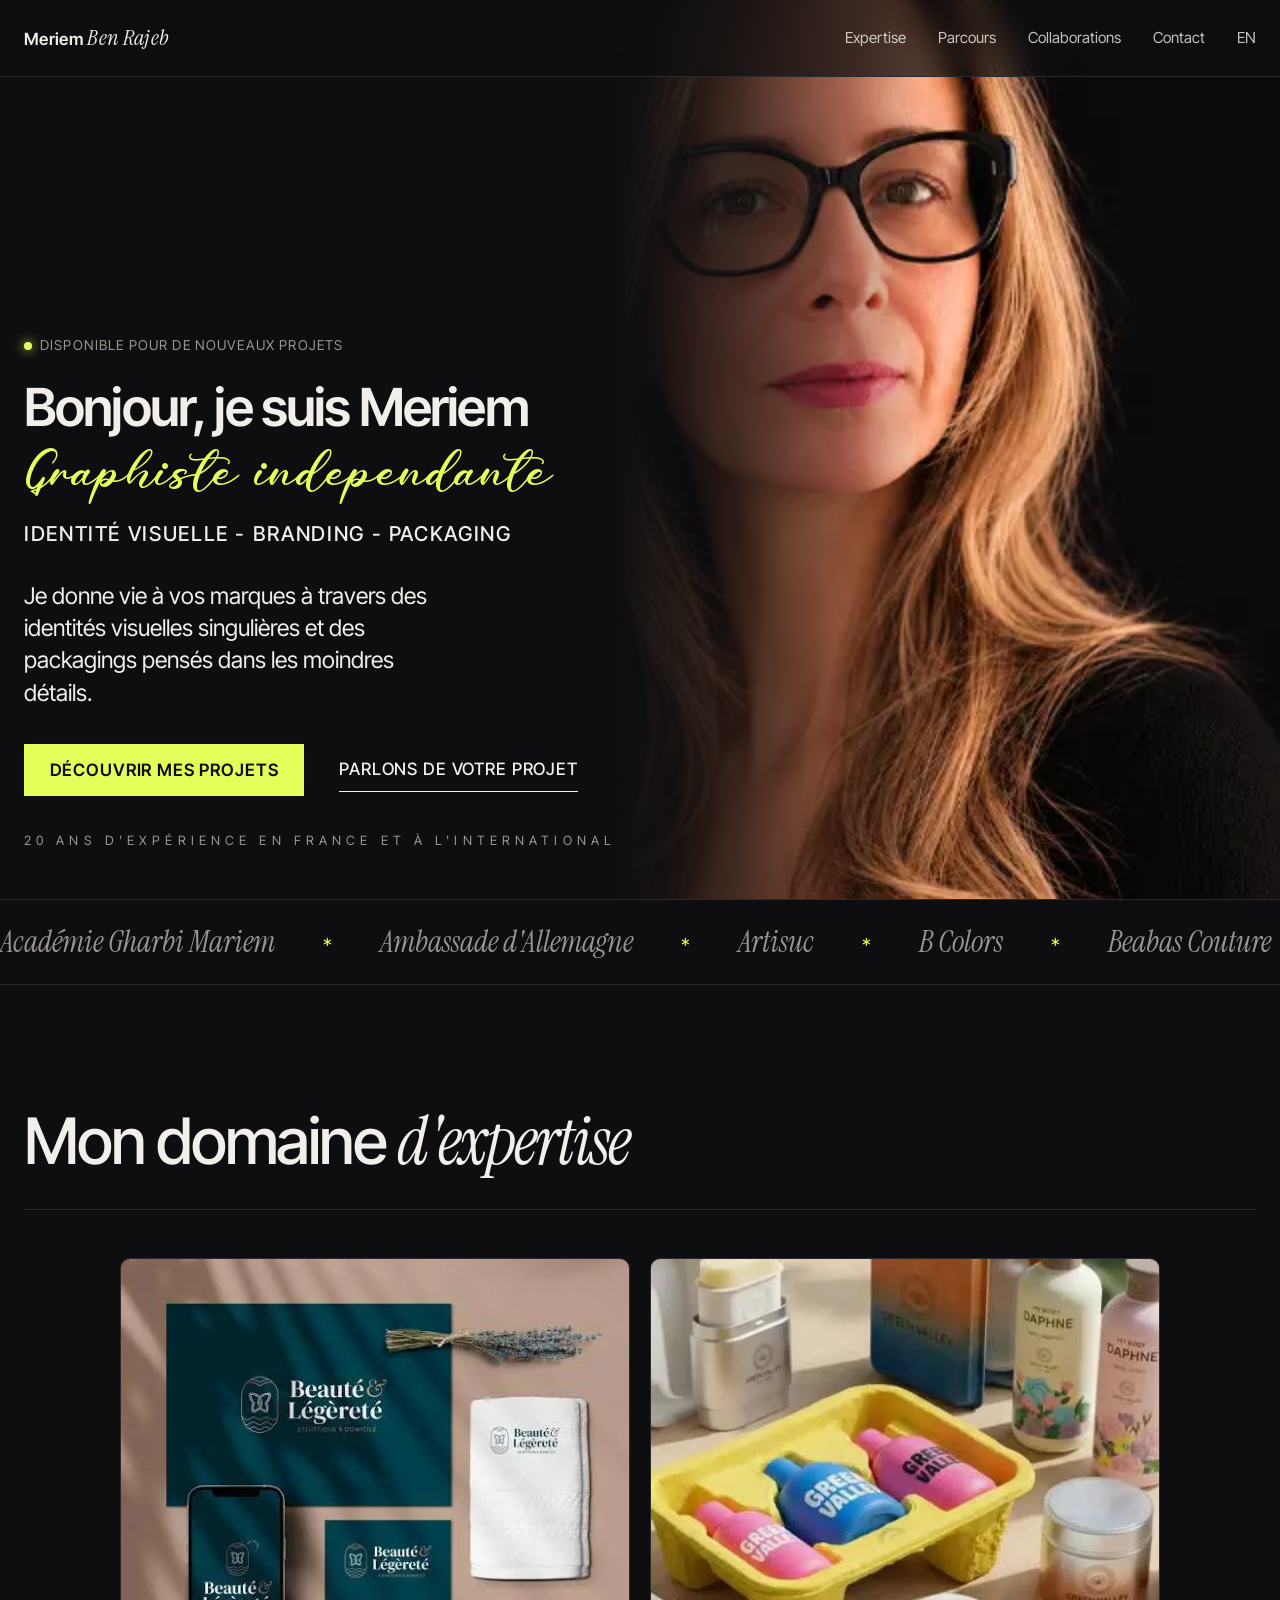
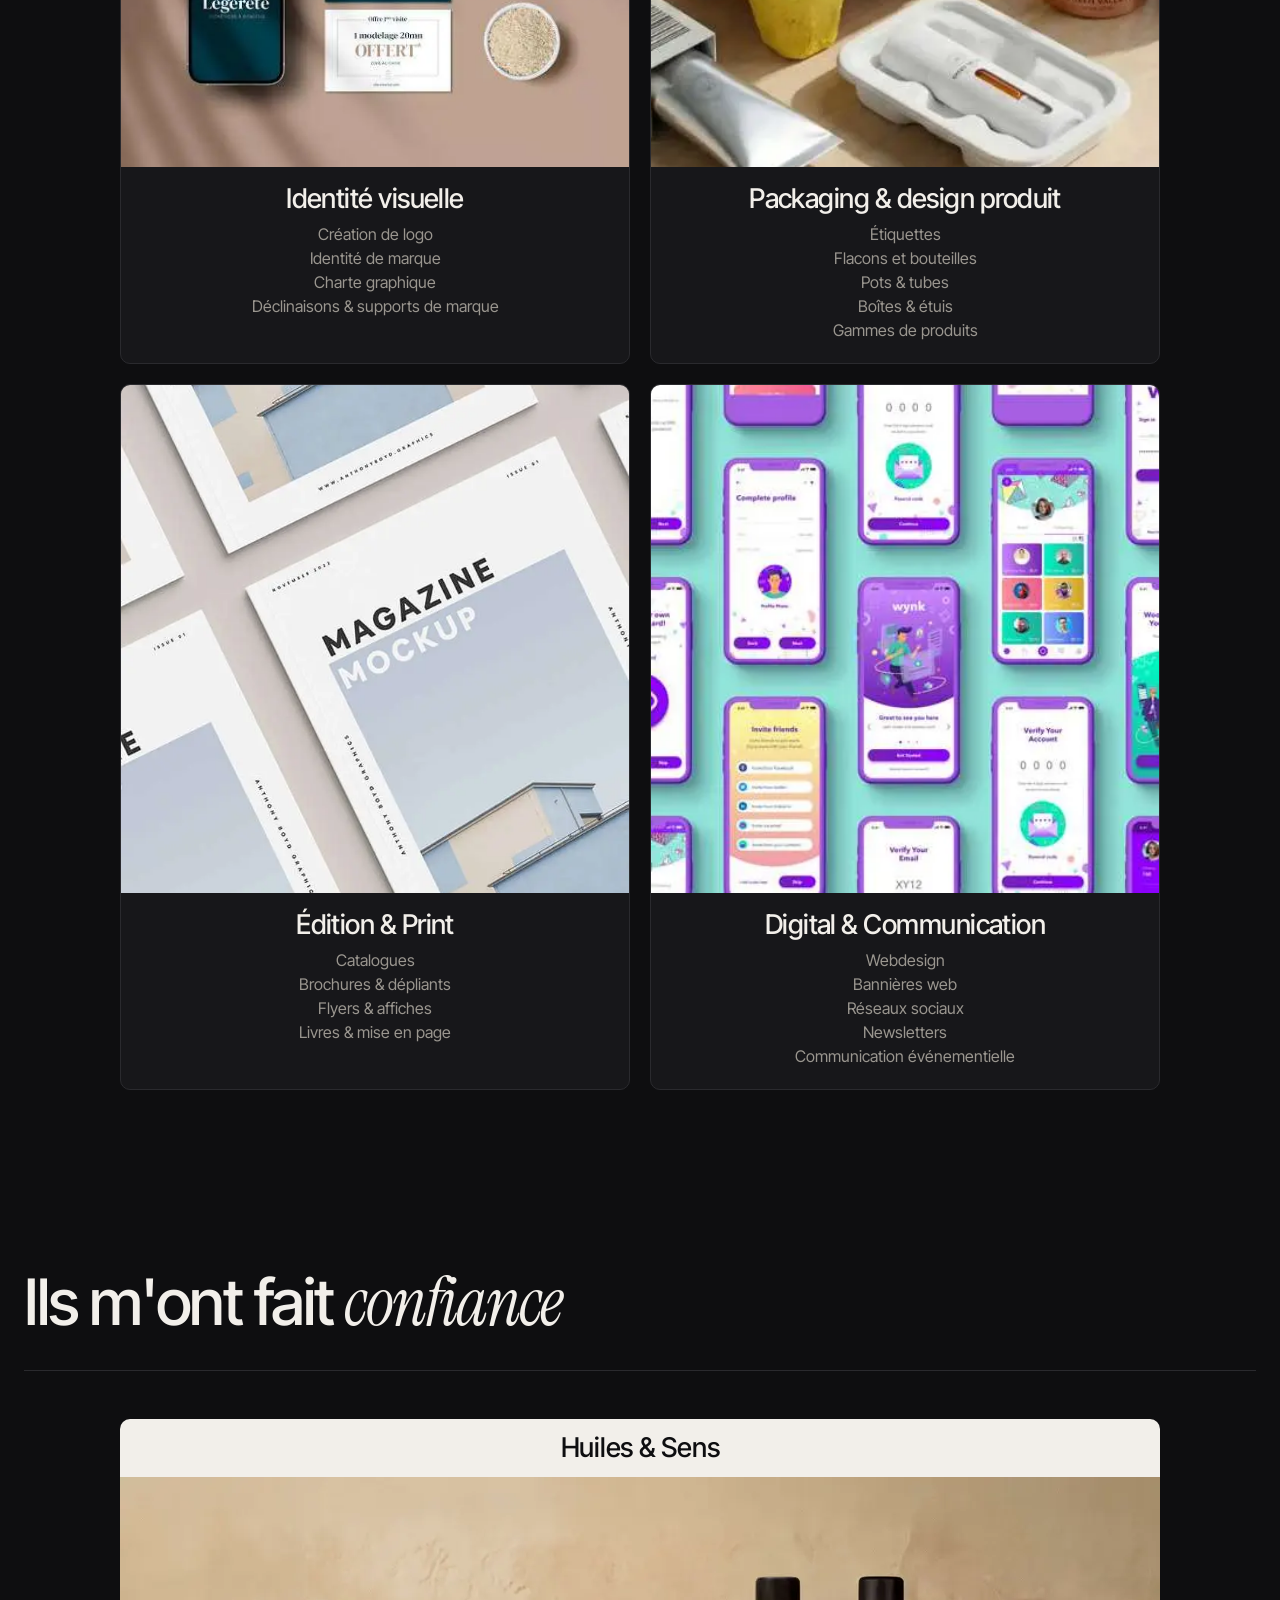
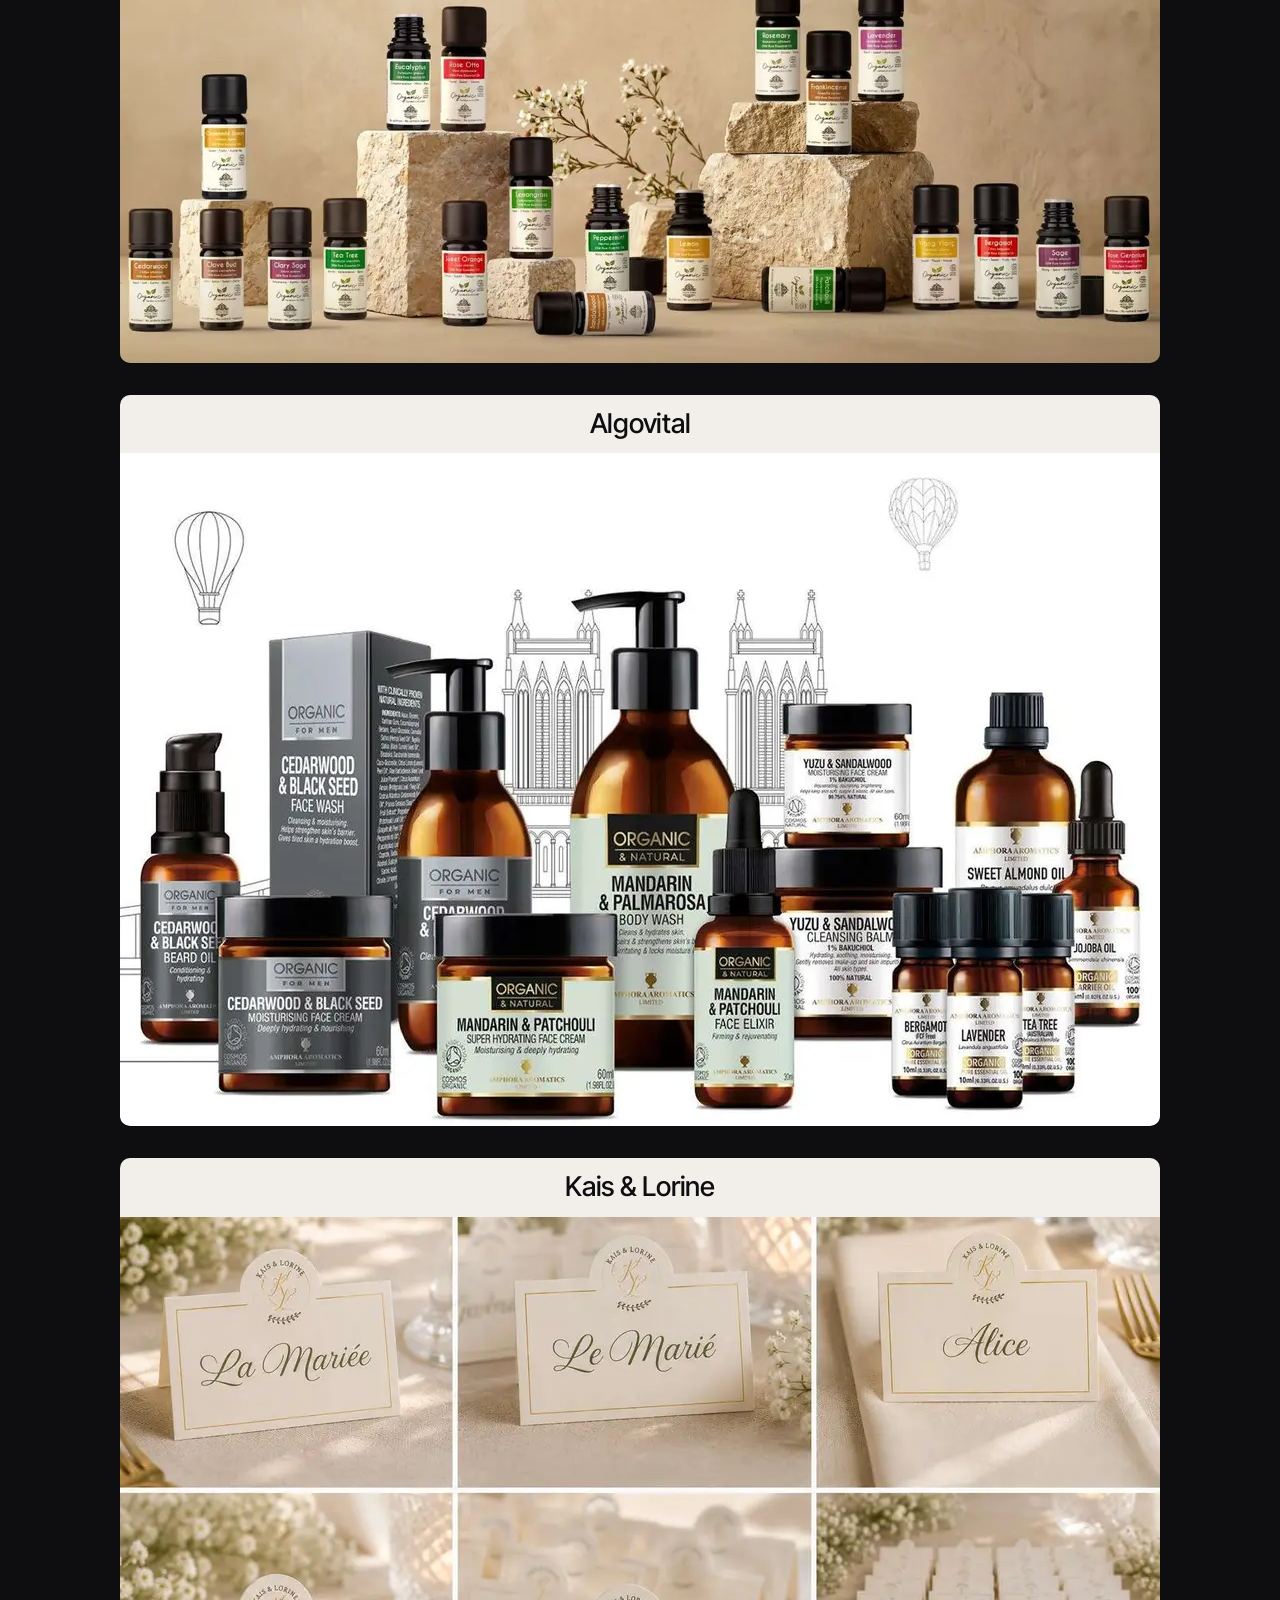
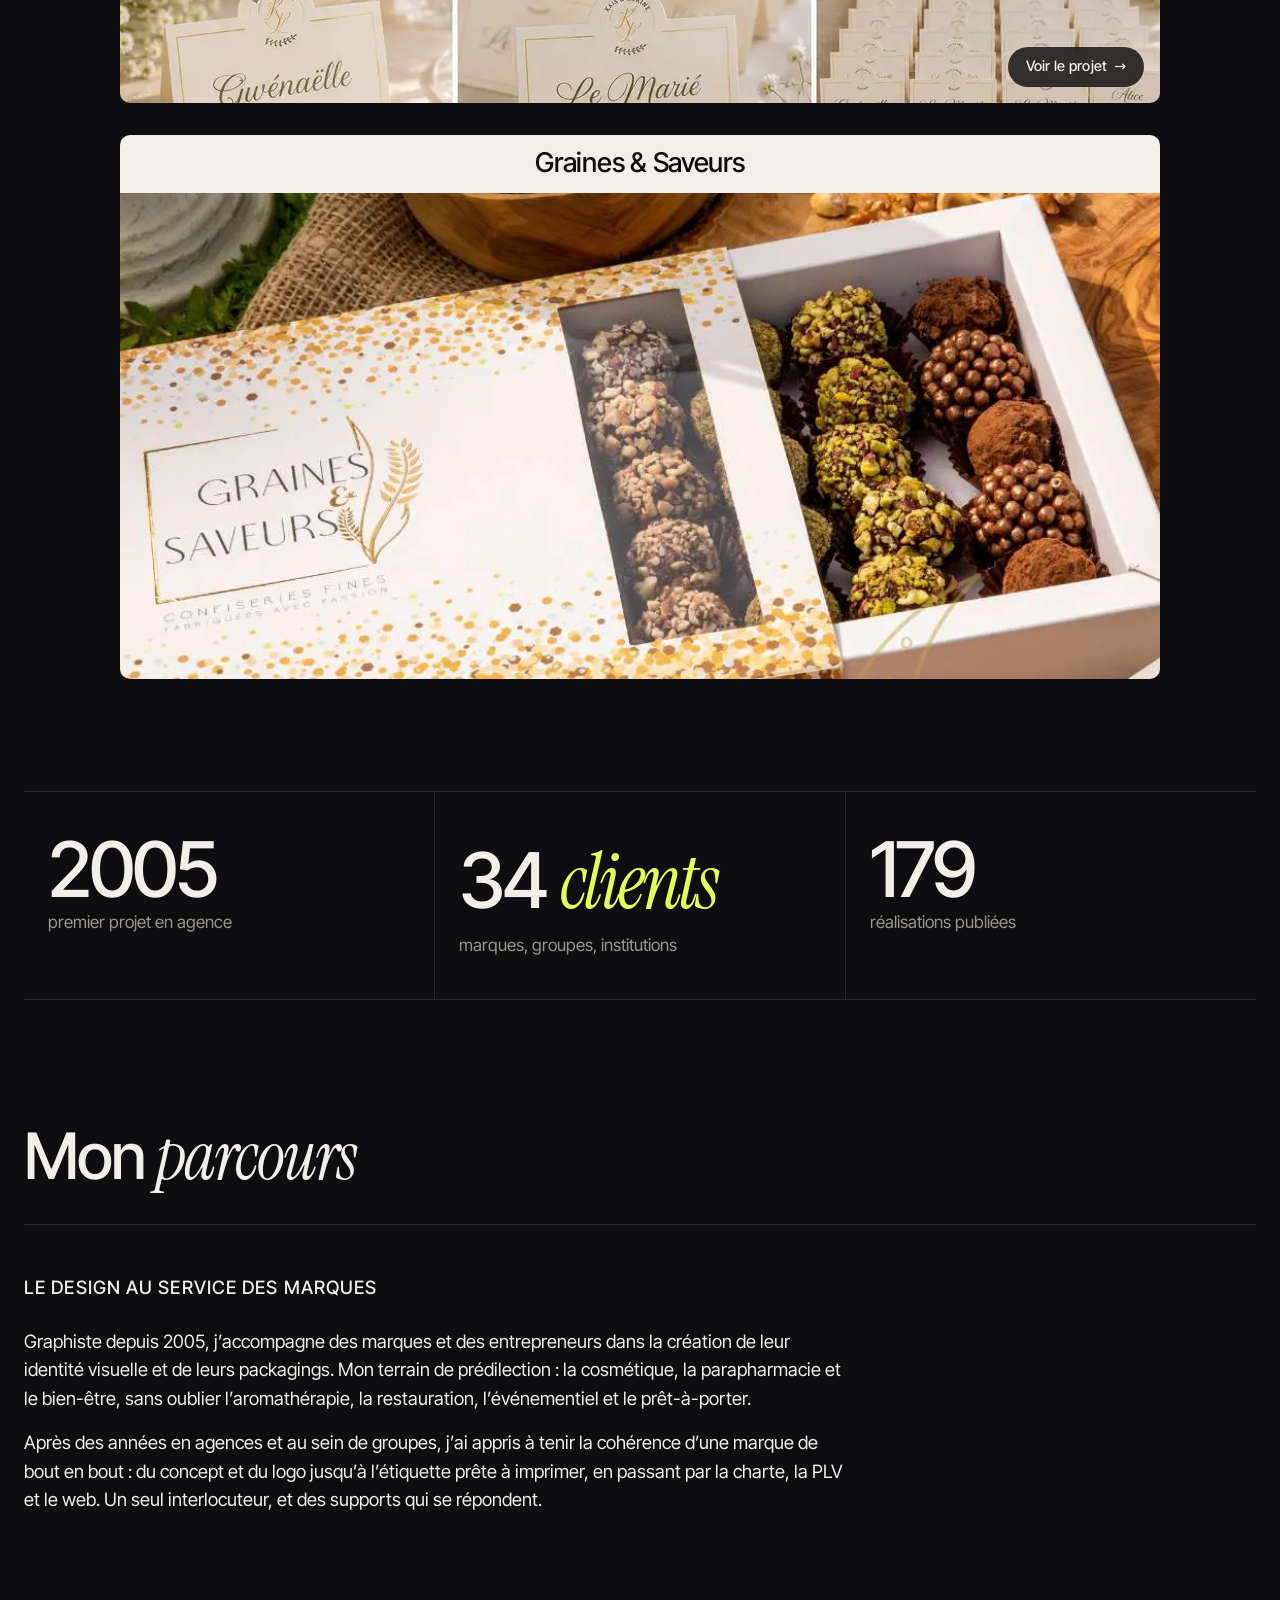
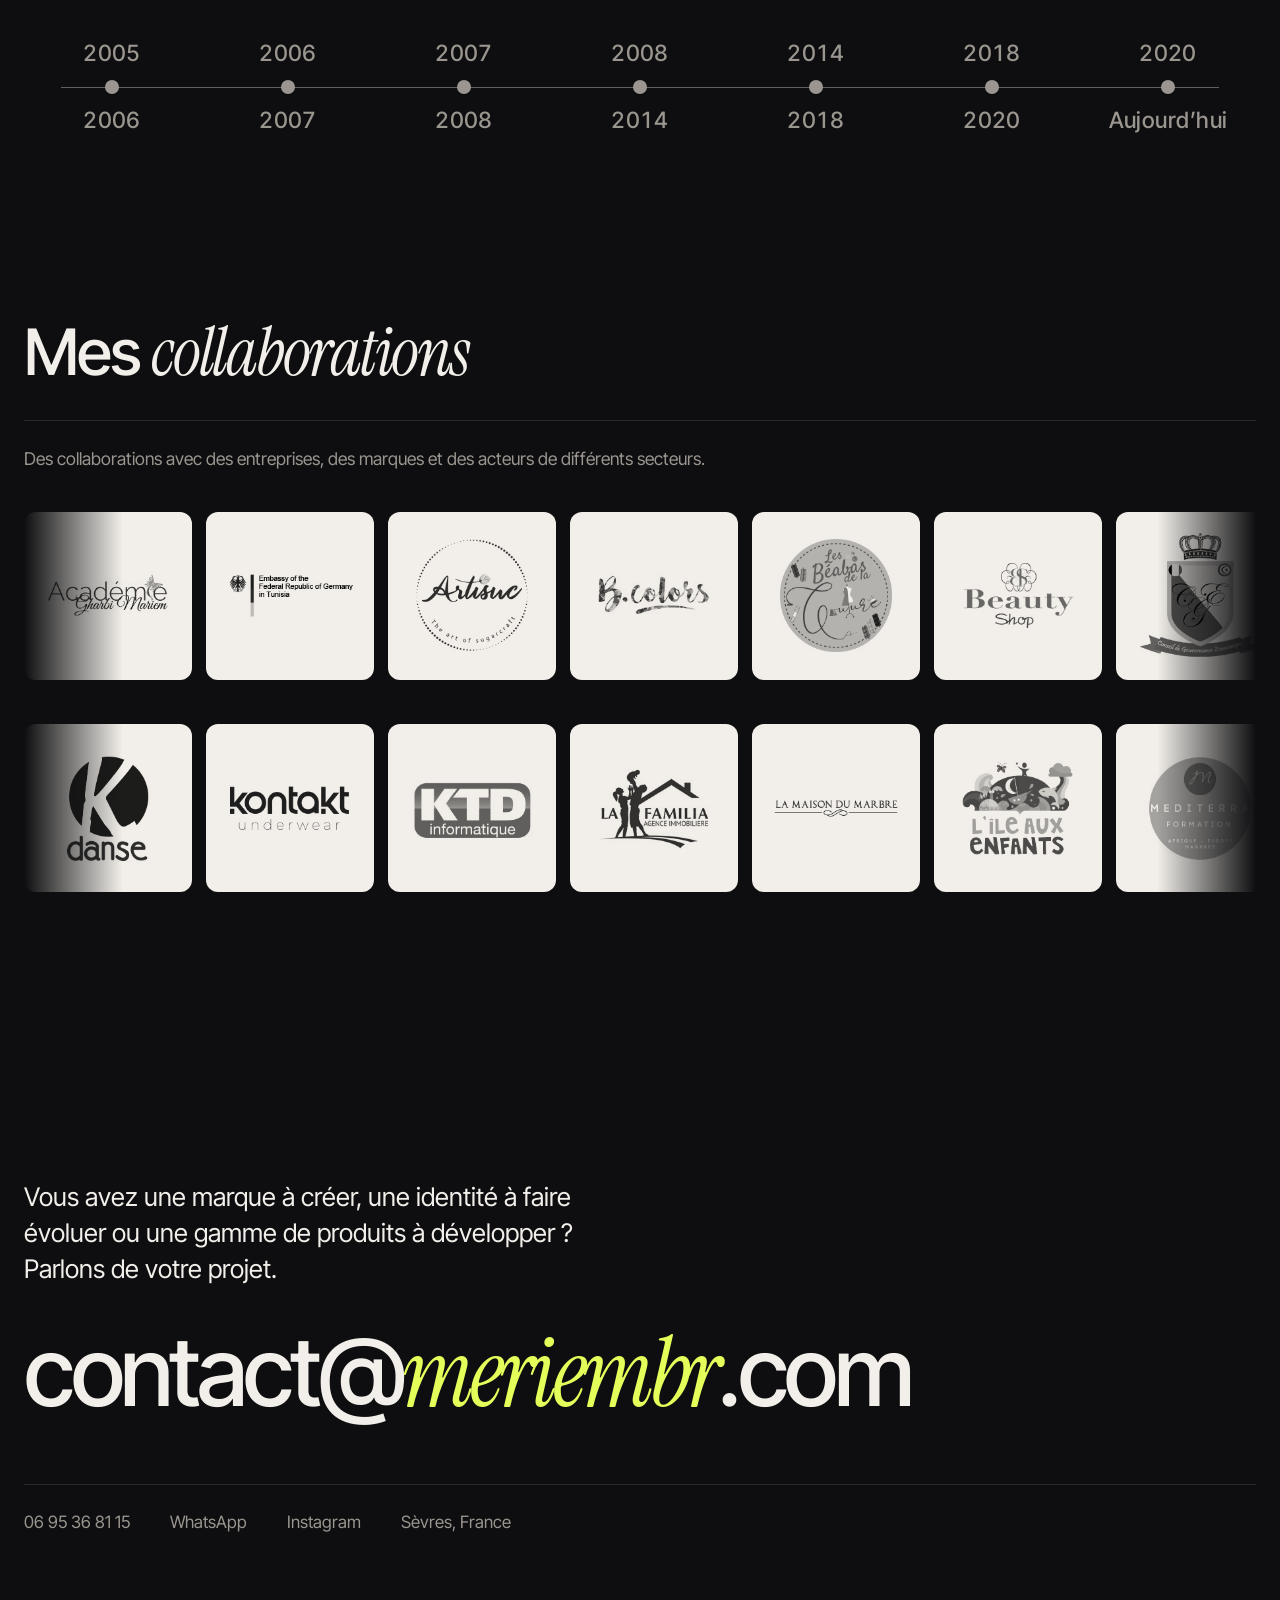
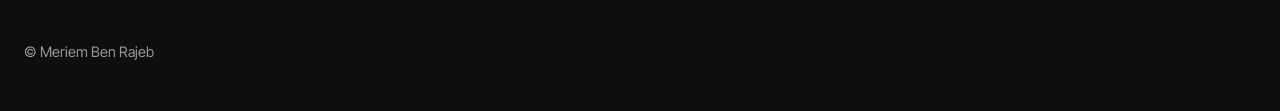
==== commit b45005a5: "feat(kais-lorine): page projet FR et EN, carte de l'accueil en lien Visionneuse, menu mobile et curs" ====
--- a/index.html
+++ b/index.html
@@ -269,7 +269,7 @@
   <ul class="projets-confiance">
     <li><h3>Huiles &amp; Sens</h3><a class="projet-confiance" href="img/confiance/huiles-et-sens.webp"><img src="img/confiance/huiles-et-sens-1040.webp" width="1040" height="486" alt="Huiles &amp; Sens" loading="lazy" decoding="async"></a></li>
     <li><h3>Algovital</h3><a class="projet-confiance" href="img/confiance/algovital.webp"><img src="img/confiance/algovital-1040.webp" width="1040" height="673" alt="Algovital" loading="lazy" decoding="async"></a></li>
-    <li><h3>Kais &amp; Lorine</h3><a class="projet-confiance" href="img/confiance/kais-et-lorine.webp"><img src="img/confiance/kais-et-lorine-1040.webp" width="1040" height="486" alt="Kais &amp; Lorine" loading="lazy" decoding="async"></a></li>
+    <li><h3>Kais &amp; Lorine</h3><a class="projet-confiance projet-lien" href="projets/kais-et-lorine/"><img src="img/confiance/kais-et-lorine-1040.webp" width="1040" height="486" alt="Kais &amp; Lorine" loading="lazy" decoding="async"><span class="voir-projet">Voir le projet <span aria-hidden="true">&#8594;</span></span></a></li>
     <li><h3>Graines &amp; Saveurs</h3><a class="projet-confiance" href="img/confiance/graines-et-saveurs.webp"><img src="img/confiance/graines-et-saveurs-1040.webp" width="1009" height="472" alt="Graines &amp; Saveurs" loading="lazy" decoding="async"></a></li>
   </ul>
 </div></section>
--- a/css/site.css
+++ b/css/site.css
@@ -54,8 +54,8 @@
 .surtitre { font-size: .9rem; color: var(--doux); letter-spacing: .08em; text-transform: uppercase; margin: 0 0 1.5rem; }
 /* « Bonjour, je suis Meriem » tient sur une ligne : taille liée à la largeur disponible */
 .nom { font: 600 clamp(1.4rem, calc((100vw - 3rem) / 12.5), 3rem)/1.05 var(--sans); letter-spacing: -.035em; margin: 0; white-space: nowrap; }
-@media (min-width: 960px) { .nom { font-size: clamp(2.4rem, 4.1vw, 4.4rem); } }
-.nom .script { display: block; margin-top: .2em; font: 400 clamp(2rem, 3.8vw, 3.8rem)/1.3 "Cathalia", var(--serif); letter-spacing: 0; color: var(--accent); white-space: normal; }
+.nom .script { display: block; margin-top: .2em; font: 400 clamp(1.5rem, calc((100vw - 3rem) / 12.5), 3rem)/1.3 "Cathalia", var(--serif); letter-spacing: 0; color: var(--accent); white-space: normal; }
+@media (min-width: 960px) { .nom { font-size: clamp(2.4rem, 4.1vw, 4.4rem); } .nom .script { font-size: clamp(2rem, 3.8vw, 3.8rem); } }
 .metiers { margin: .8rem 0 2rem; font: 500 clamp(1rem, 1.6vw, 1.35rem)/1.3 var(--sans); letter-spacing: .08em; text-transform: uppercase; }
 .accroche { max-width: 34ch; margin: 0 0 2.2rem; font-size: clamp(1.15rem, 1.8vw, 1.6rem); line-height: 1.4; }
 .hero-actions { display: flex; flex-wrap: wrap; align-items: center; gap: 1rem 2.2rem; }
@@ -117,6 +117,10 @@
 .projet-confiance img { width: 100%; height: auto; transition: transform .8s cubic-bezier(.2,.7,.2,1); }
 .projet-confiance:hover img, .projet-confiance:focus-visible img { transform: scale(1.03); }
 
+.projet-lien { position: relative; }
+.voir-projet { position: absolute; right: 1rem; bottom: 1rem; display: inline-flex; align-items: center; gap: .4rem; min-height: 40px; padding: 0 1.1rem; border-radius: 999px; background: rgb(14 14 16 / .82); color: var(--texte); font-size: .9rem; font-weight: 500; letter-spacing: .02em; backdrop-filter: blur(6px); transition: background .25s, color .25s; }
+.projet-lien:hover .voir-projet, .projet-lien:focus-visible .voir-projet { background: var(--accent); color: var(--fond); }
+
 /* Témoignages (section masquée tant qu'aucun texte n'est fourni) */
 .temoignages-liste { list-style: none; margin: 0; padding: 0; display: grid; gap: 1.25rem; grid-template-columns: repeat(auto-fit, minmax(min(100%, 320px), 1fr)); }
 .temoignage { margin: 0; height: 100%; display: grid; align-content: space-between; gap: 1.5rem; padding: 2rem; background: var(--surface); border: 1px solid var(--ligne); border-radius: 10px; }
@@ -199,6 +203,53 @@
 .liens a:hover { color: var(--texte); }
 .pied { padding: 2rem 0 3rem; color: var(--doux); font-size: .9rem; }
 
+/* Page projet : ouverture pleine largeur, en-tête éditorial, mosaïque calquée sur la composition de Meriem */
+.projet-ouverture { width: 100%; height: clamp(280px, 64svh, 720px); margin-top: 76px; object-fit: cover; object-position: 50% 80%; }
+.projet-entete { padding: 4.5rem 0 5rem; }
+.retour { display: inline-flex; align-items: center; gap: .5rem; min-height: 44px; margin-bottom: 2.5rem; color: var(--doux); text-decoration: none; transition: color .25s; }
+.retour:hover { color: var(--accent); }
+.projet-entete .surtitre { margin-bottom: 1rem; }
+.projet-nom { margin: 0 0 4rem; font: 500 clamp(3.2rem, 10vw, 8.5rem)/.95 var(--sans); letter-spacing: -.045em; }
+.projet-nom em { font: italic 400 1em var(--serif); color: var(--accent); }
+.projet-intro { display: grid; gap: 1.5rem 4rem; padding-top: 2rem; border-top: 1px solid var(--ligne); }
+.projet-intro h2 { margin: 0; font: 500 clamp(1.8rem, 3.6vw, 3rem)/1.05 var(--sans); letter-spacing: -.03em; }
+.projet-intro h2 em { font: italic 400 1.08em var(--serif); }
+.projet-intro p { max-width: 58ch; margin: 0 0 2rem; font-size: clamp(1.05rem, 1.4vw, 1.2rem); line-height: 1.6; }
+.supports { display: flex; flex-wrap: wrap; gap: .5rem; list-style: none; margin: 0; padding: 0; }
+.supports li { padding: .35rem .9rem; border: 1px solid var(--ligne); border-radius: 999px; color: var(--doux); font-size: .85rem; letter-spacing: .02em; }
+@media (min-width: 900px) { .projet-intro { grid-template-columns: 5fr 7fr; } }
+
+.projet .c { width: min(1120px, 100% - 3rem); }
+.mosaique-kl { container-type: inline-size; }
+.kl-grille { list-style: none; margin: 0; padding: 0; display: grid; grid-template-columns: 1fr 1fr; gap: max(10px, 2cqi); }
+.tuile { grid-column: span 2; }
+.tuile > a, .tuile-logo { display: block; height: 100%; overflow: hidden; border-radius: 12px; background: var(--surface); }
+.tuile img { width: 100%; height: auto; }
+.tuile > a img { transition: transform .8s cubic-bezier(.2,.7,.2,1); }
+.tuile > a:hover img, .tuile > a:focus-visible img { transform: scale(1.03); }
+.tuile-logo { grid-column: auto; aspect-ratio: 1; background: #F1E7E1; }
+.tuile-logo img { height: 100%; object-fit: contain; }
+.t-slogo img { object-fit: cover; }
+.t-std img { object-position: 50% 60%; }
+@media (min-width: 600px) {
+  .kl-grille { grid-template-areas: "std std" "mono slogo" "fp fp" "pan plan" "carton menu" "livre livre" "bougie iris"; grid-template-rows: 60cqi 30cqi 57cqi 75cqi 50cqi 60cqi 36cqi; }
+  .tuile-logo { aspect-ratio: auto; }
+  .tuile img { height: 100%; object-fit: cover; }
+  .tuile-logo.t-mono img { object-fit: contain; }
+  .t-std { grid-area: std; } .t-mono { grid-area: mono; } .t-slogo { grid-area: slogo; } .t-fp { grid-area: fp; } .t-pan { grid-area: pan; } .t-plan { grid-area: plan; }
+  .t-carton { grid-area: carton; } .t-menu { grid-area: menu; } .t-livre { grid-area: livre; } .t-bougie { grid-area: bougie; } .t-iris { grid-area: iris; }
+}
+@media (min-width: 960px) {
+  /* Colonnes et rangées en proportions de K&L.jpg (1944 px de large) */
+  .kl-grille { grid-template-columns: 701fr 211fr 213fr 700fr; grid-template-areas: "mono std std std" "slogo std std std" "fp fp fp fp" "pan pan pan plan" "pan pan pan carton" "menu livre livre livre" "bougie bougie iris iris"; grid-template-rows: 15.4cqi 22.4cqi 57.2cqi 65cqi 35.1cqi 38.5cqi 35cqi; }
+}
+
+.projet-suite { margin-top: 7rem; border-top: 1px solid var(--ligne); }
+.projet-suite a { display: grid; gap: .6rem; padding: 3rem 0 2rem; text-decoration: none; }
+.suite-sur { color: var(--doux); font-size: .9rem; letter-spacing: .08em; text-transform: uppercase; }
+.suite-titre { font: 500 clamp(2.2rem, 6vw, 5rem)/1 var(--sans); letter-spacing: -.04em; transition: color .25s; }
+.projet-suite a:hover .suite-titre { color: var(--accent); }
+
 /* Visionneuse */
 .visionneuse { width: 100vw; height: 100dvh; max-width: none; max-height: none; margin: 0; padding: 0; border: 0; background: rgb(14 14 16 / .96); color: var(--texte); }
 .visionneuse[open] { display: grid; grid-template: 1fr auto / auto 1fr auto; align-items: center; }
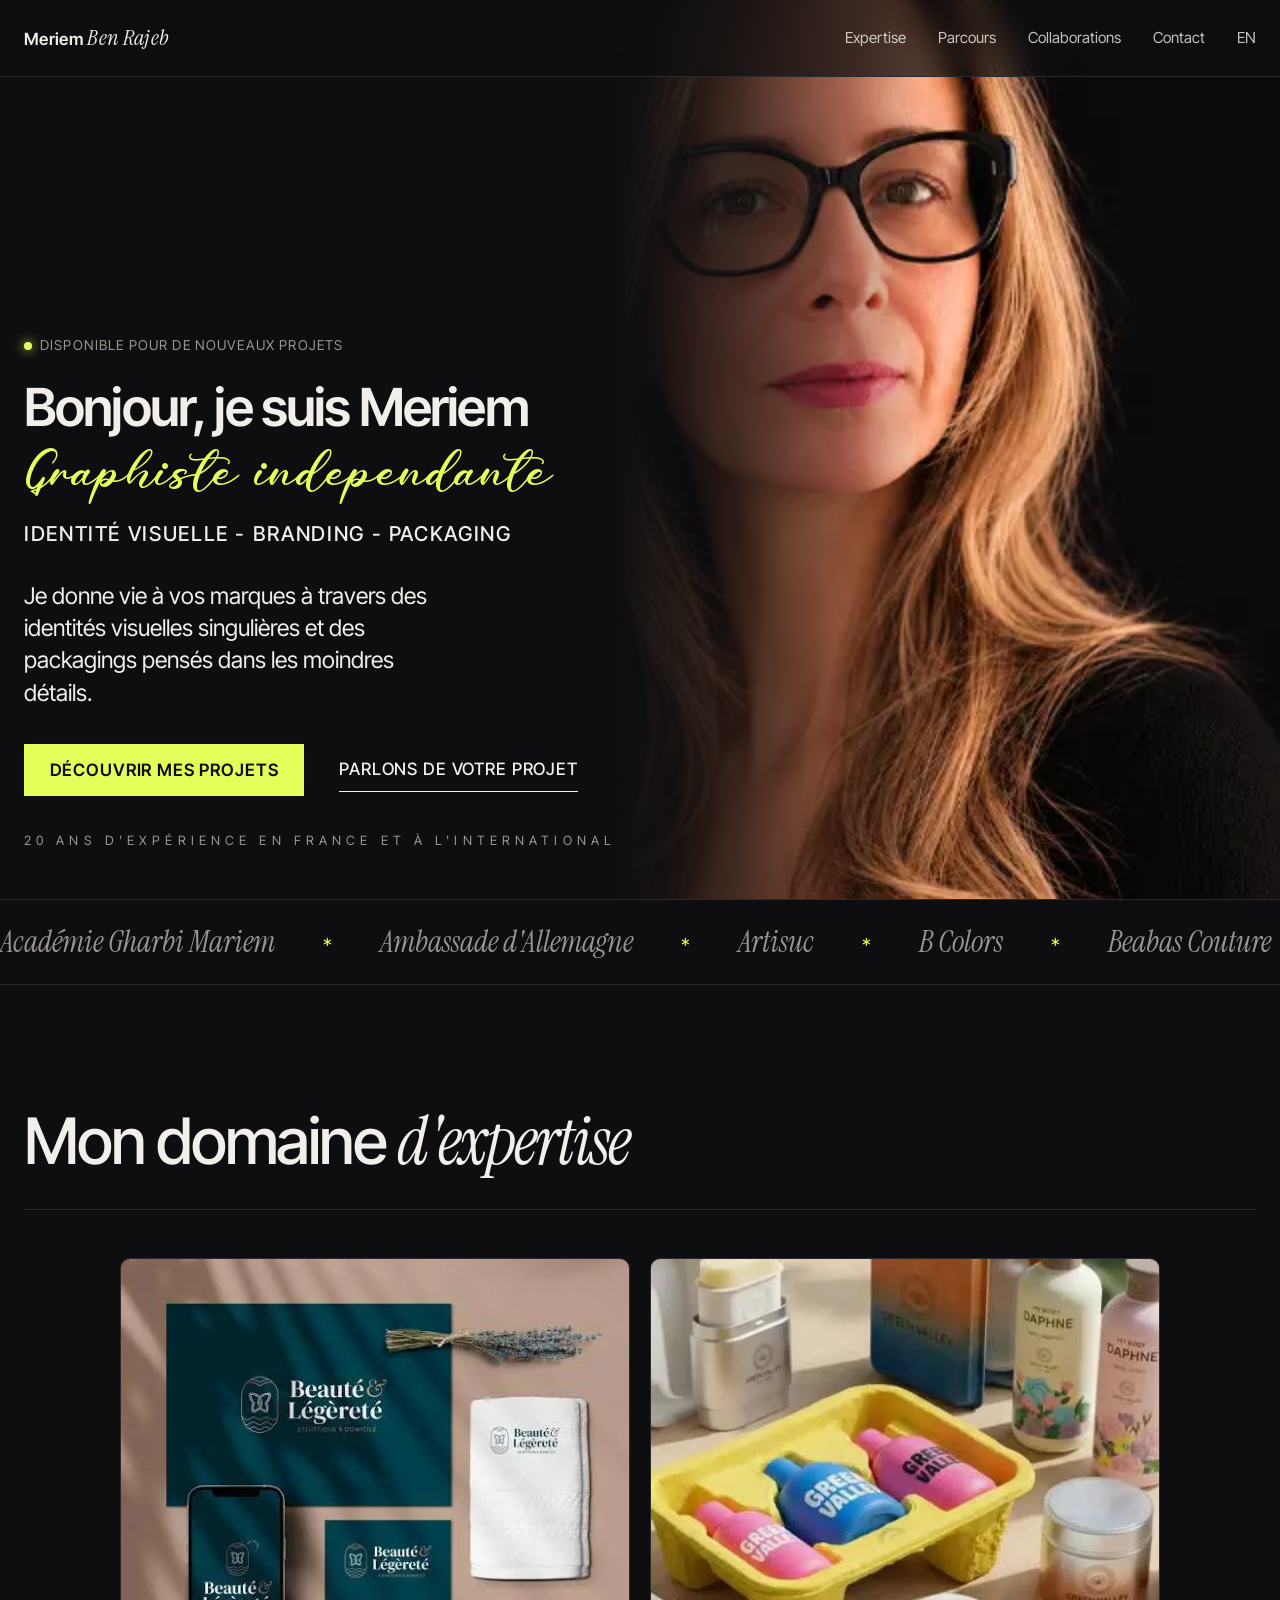
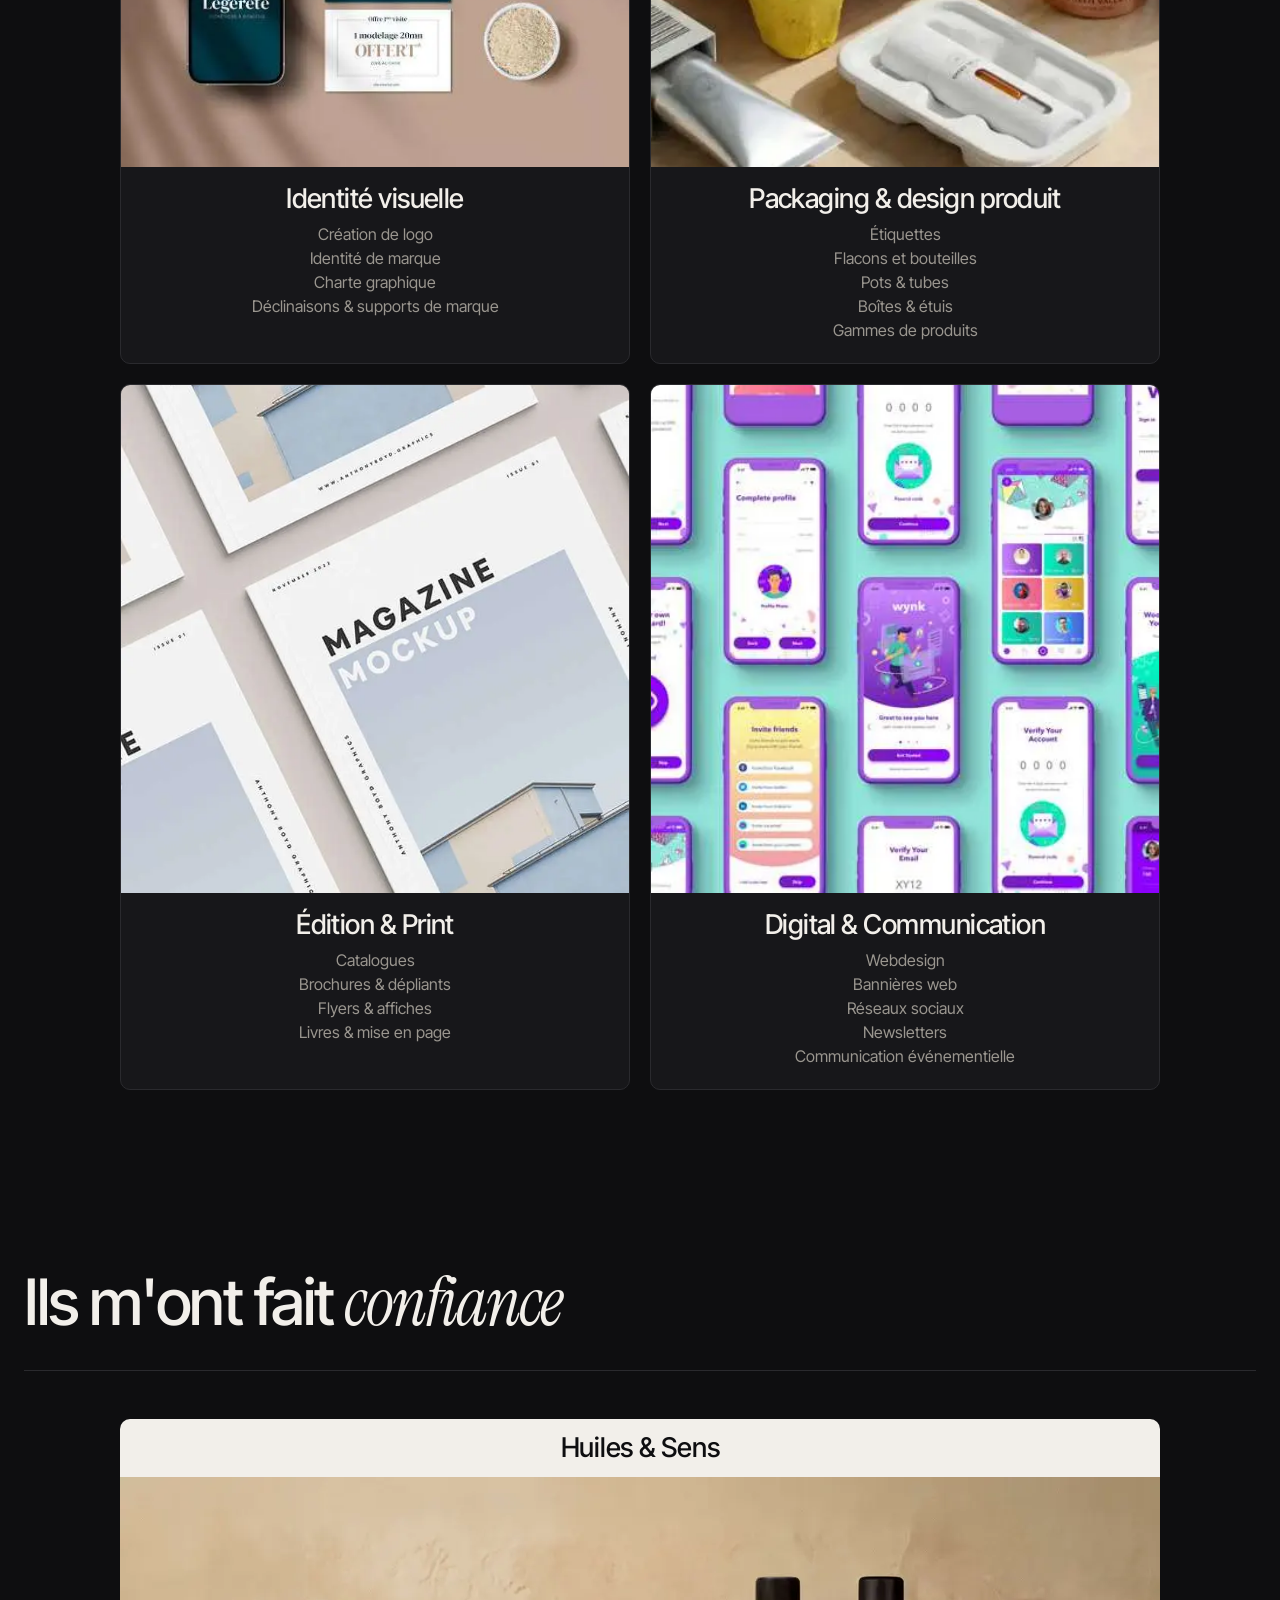
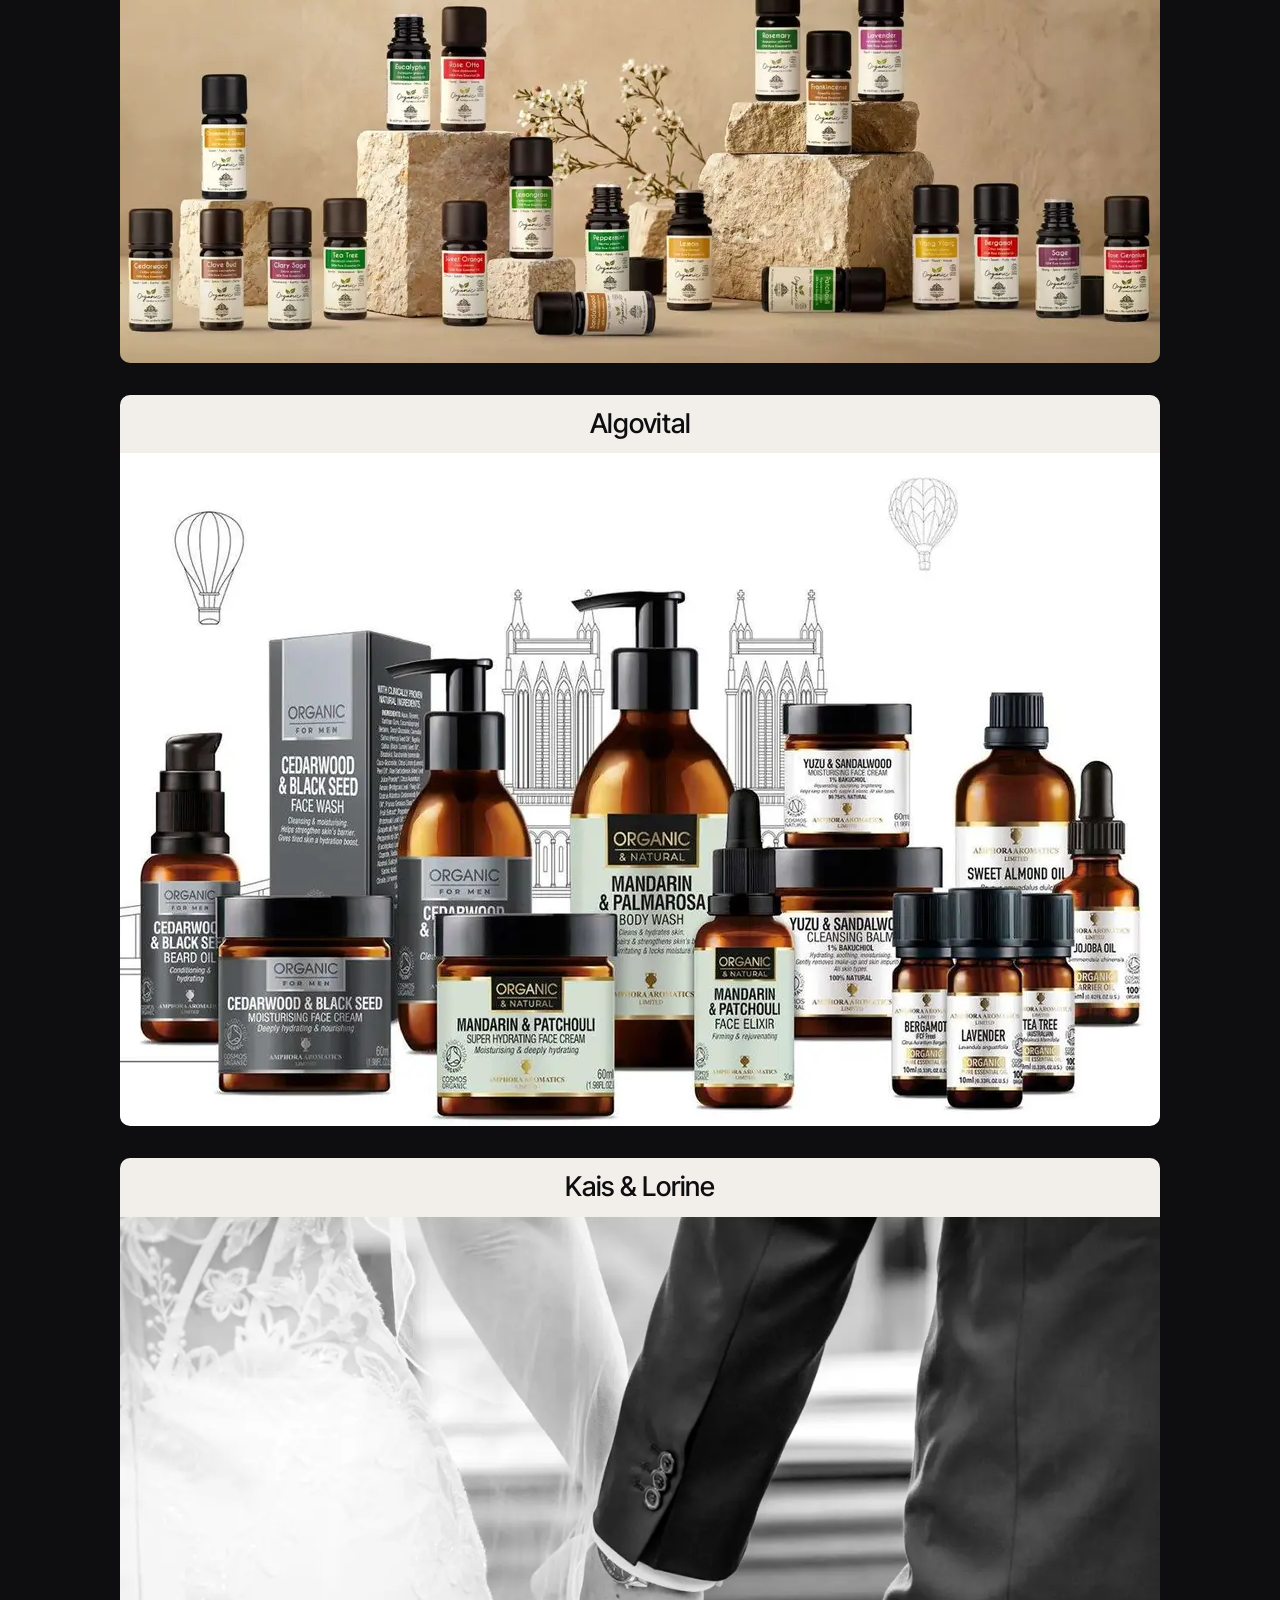
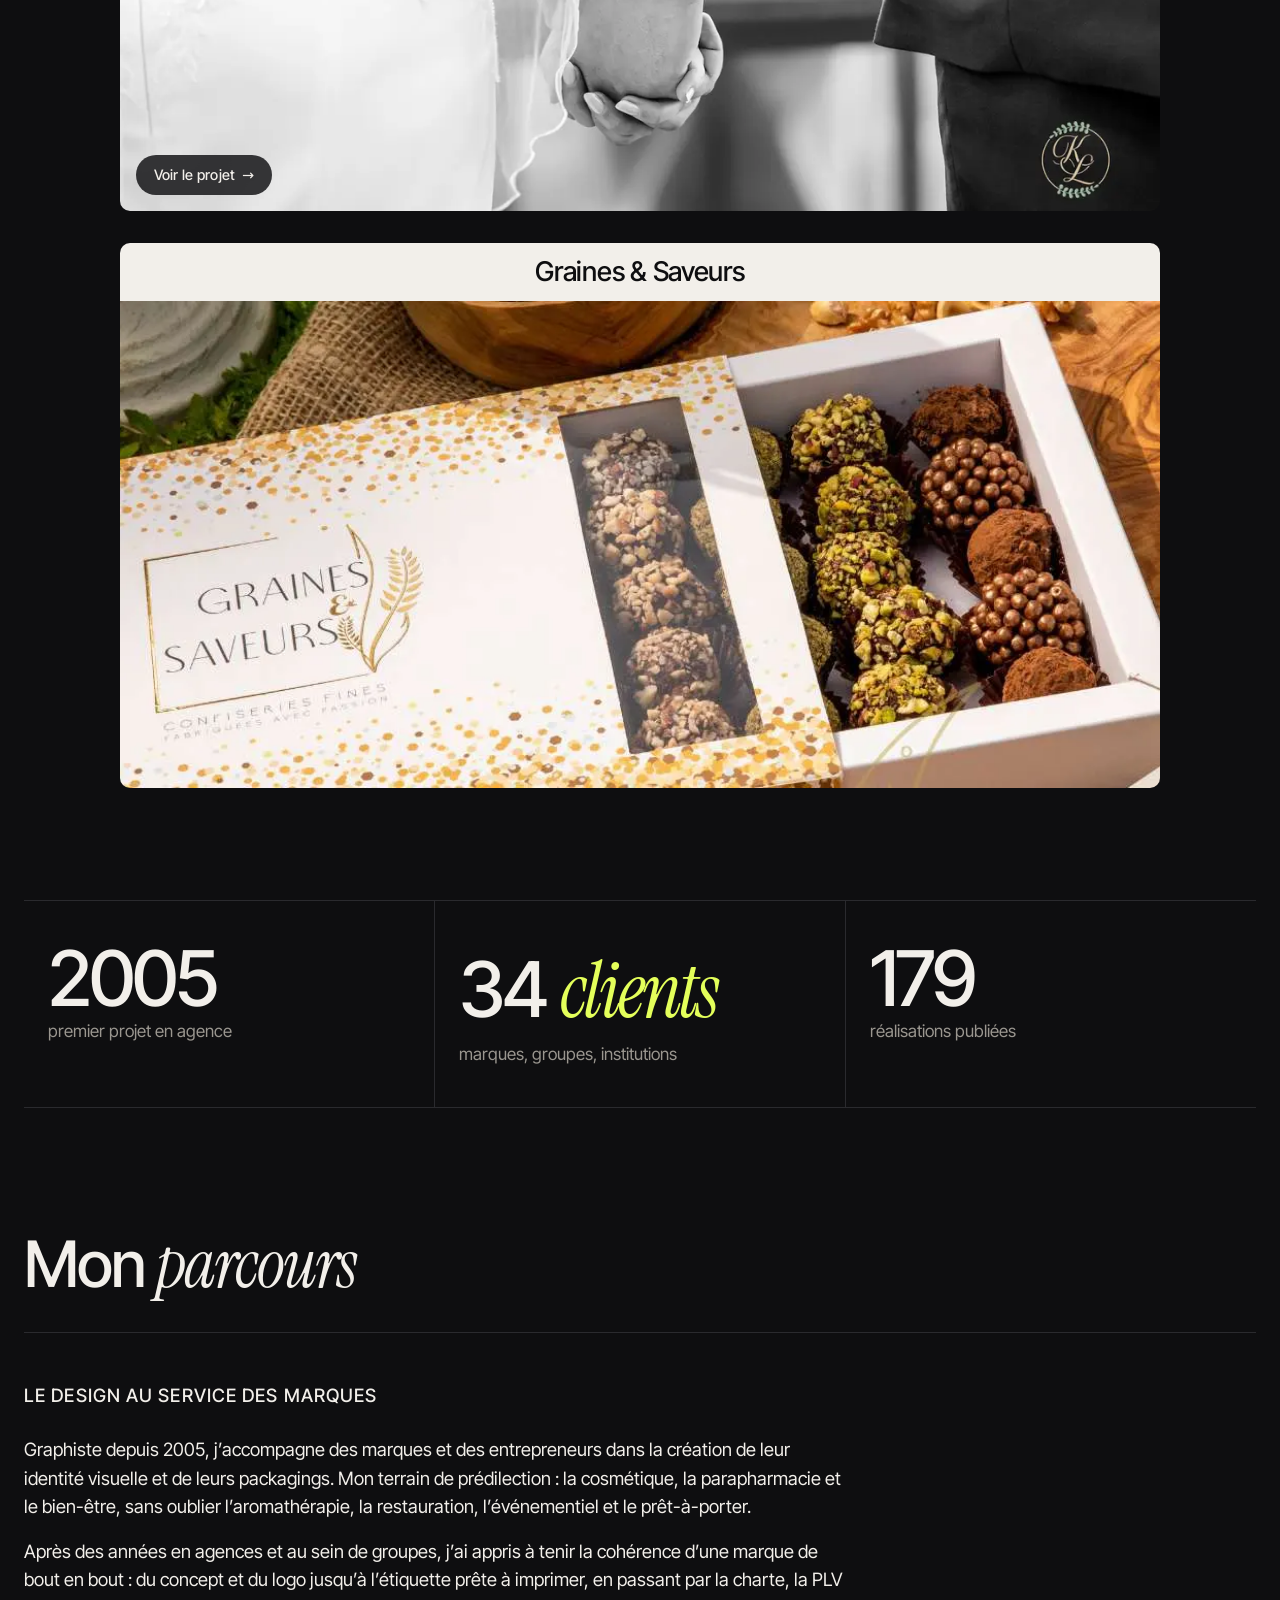
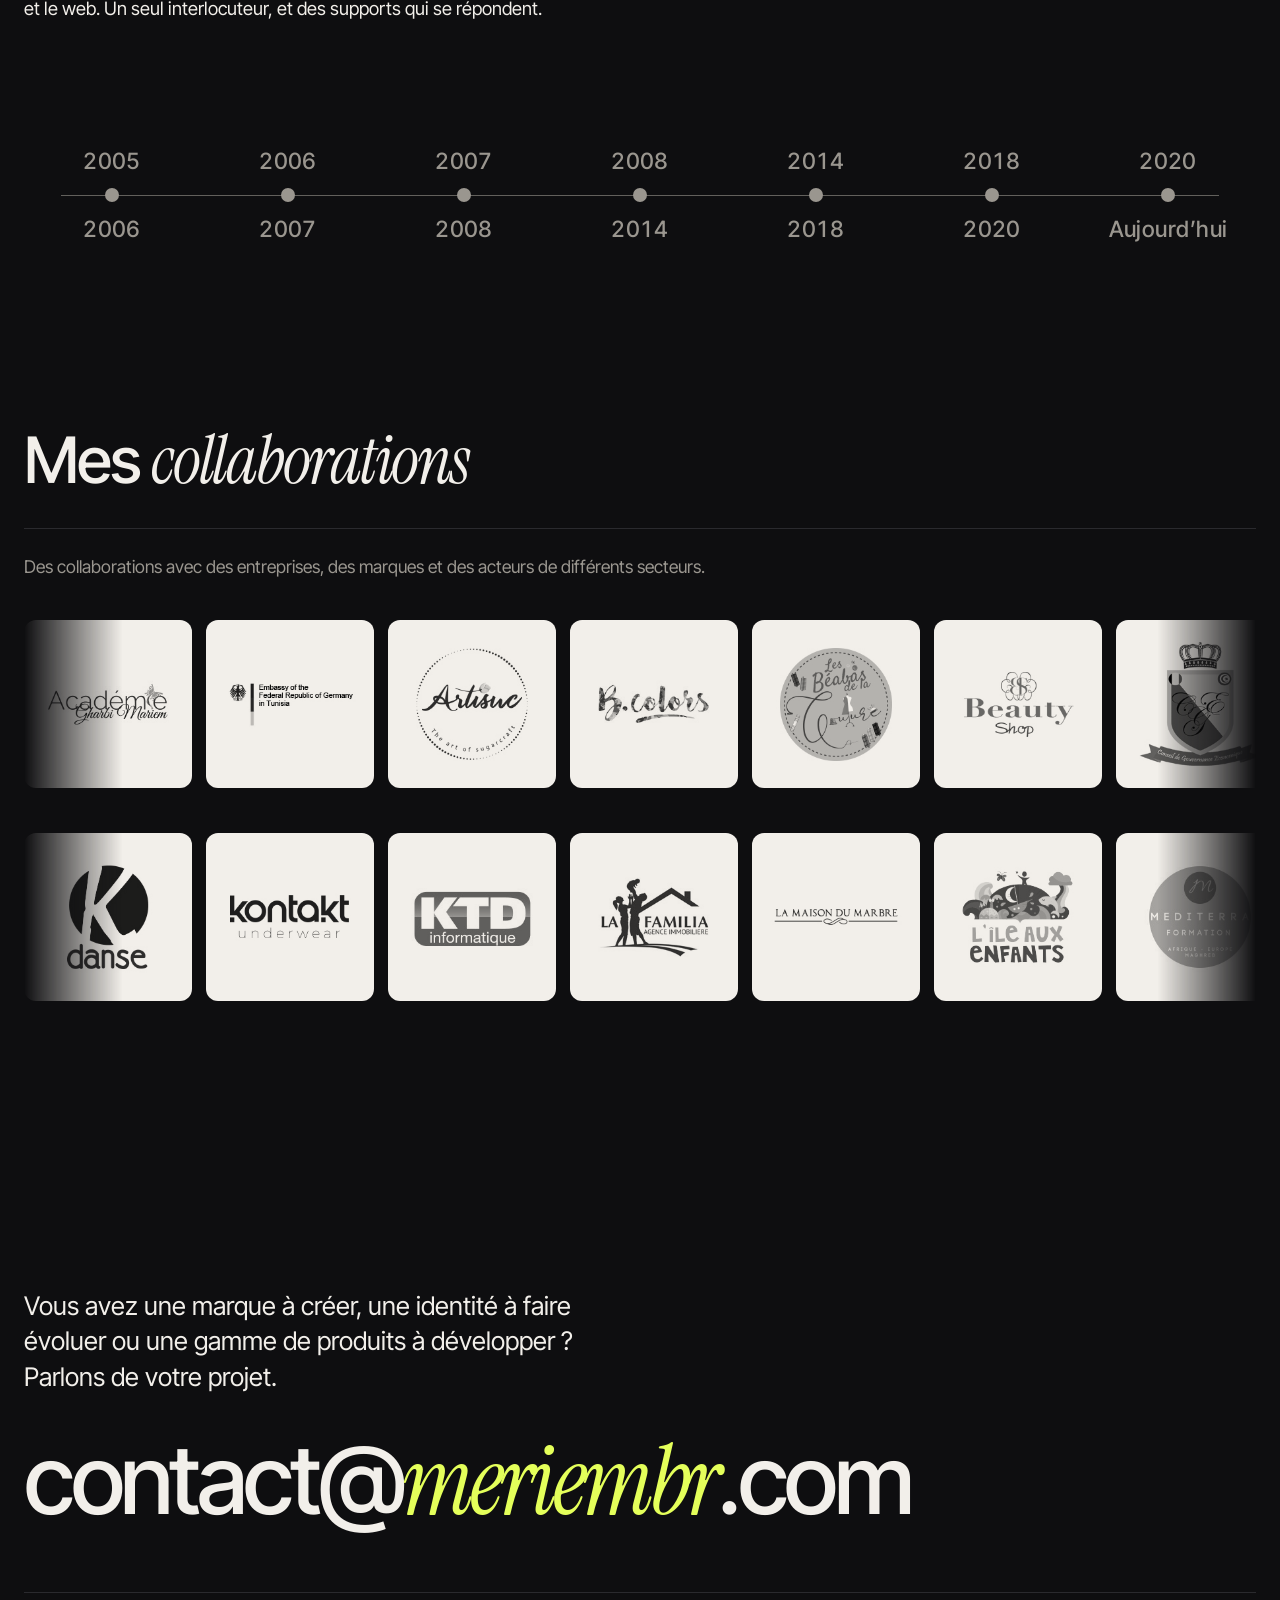
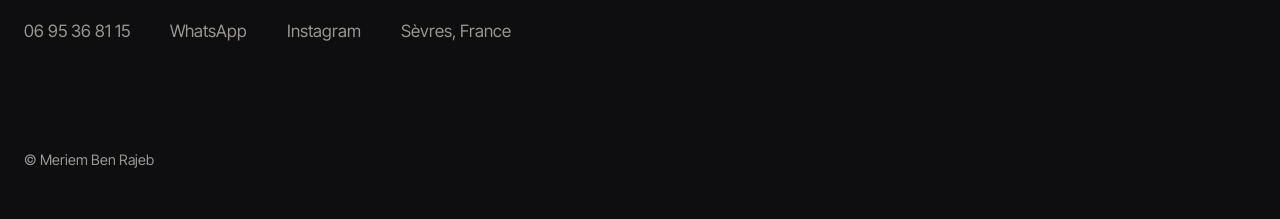
==== commit 61178179: "style(kais-lorine): photo d'ouverture déplacée sur la carte de l'accueil, retirée de la page projet" ====
--- a/index.html
+++ b/index.html
@@ -269,7 +269,7 @@
   <ul class="projets-confiance">
     <li><h3>Huiles &amp; Sens</h3><a class="projet-confiance" href="img/confiance/huiles-et-sens.webp"><img src="img/confiance/huiles-et-sens-1040.webp" width="1040" height="486" alt="Huiles &amp; Sens" loading="lazy" decoding="async"></a></li>
     <li><h3>Algovital</h3><a class="projet-confiance" href="img/confiance/algovital.webp"><img src="img/confiance/algovital-1040.webp" width="1040" height="673" alt="Algovital" loading="lazy" decoding="async"></a></li>
-    <li><h3>Kais &amp; Lorine</h3><a class="projet-confiance projet-lien" href="projets/kais-et-lorine/"><img src="img/confiance/kais-et-lorine-1040.webp" width="1040" height="486" alt="Kais &amp; Lorine" loading="lazy" decoding="async"><span class="voir-projet">Voir le projet <span aria-hidden="true">&#8594;</span></span></a></li>
+    <li><h3>Kais &amp; Lorine</h3><a class="projet-confiance projet-lien" href="projets/kais-et-lorine/"><img src="img/projets/kais-et-lorine/ouverture-1200.webp" srcset="img/projets/kais-et-lorine/ouverture-640.webp 640w, img/projets/kais-et-lorine/ouverture-1200.webp 1200w, img/projets/kais-et-lorine/ouverture-1400.webp 1400w" sizes="(min-width: 1080px) 1040px, 100vw" width="1400" height="800" alt="Kais &amp; Lorine" loading="lazy" decoding="async"><span class="voir-projet">Voir le projet <span aria-hidden="true">&#8594;</span></span></a></li>
     <li><h3>Graines &amp; Saveurs</h3><a class="projet-confiance" href="img/confiance/graines-et-saveurs.webp"><img src="img/confiance/graines-et-saveurs-1040.webp" width="1009" height="472" alt="Graines &amp; Saveurs" loading="lazy" decoding="async"></a></li>
   </ul>
 </div></section>
--- a/css/site.css
+++ b/css/site.css
@@ -118,7 +118,7 @@
 .projet-confiance:hover img, .projet-confiance:focus-visible img { transform: scale(1.03); }
 
 .projet-lien { position: relative; }
-.voir-projet { position: absolute; right: 1rem; bottom: 1rem; display: inline-flex; align-items: center; gap: .4rem; min-height: 40px; padding: 0 1.1rem; border-radius: 999px; background: rgb(14 14 16 / .82); color: var(--texte); font-size: .9rem; font-weight: 500; letter-spacing: .02em; backdrop-filter: blur(6px); transition: background .25s, color .25s; }
+.voir-projet { position: absolute; left: 1rem; bottom: 1rem; display: inline-flex; align-items: center; gap: .4rem; min-height: 40px; padding: 0 1.1rem; border-radius: 999px; background: rgb(14 14 16 / .82); color: var(--texte); font-size: .9rem; font-weight: 500; letter-spacing: .02em; backdrop-filter: blur(6px); transition: background .25s, color .25s; }
 .projet-lien:hover .voir-projet, .projet-lien:focus-visible .voir-projet { background: var(--accent); color: var(--fond); }
 
 /* Témoignages (section masquée tant qu'aucun texte n'est fourni) */
@@ -204,8 +204,8 @@
 .pied { padding: 2rem 0 3rem; color: var(--doux); font-size: .9rem; }
 
 /* Page projet : ouverture pleine largeur, en-tête éditorial, mosaïque calquée sur la composition de Meriem */
-.projet-ouverture { width: 100%; height: clamp(280px, 64svh, 720px); margin-top: 76px; object-fit: cover; object-position: 50% 80%; }
-.projet-entete { padding: 4.5rem 0 5rem; }
+/* Hauteur bornée ; cadrage en bas à droite pour garder les mains et le monogramme */
+.projet-entete { padding: calc(76px + 3.5rem) 0 5rem; }
 .retour { display: inline-flex; align-items: center; gap: .5rem; min-height: 44px; margin-bottom: 2.5rem; color: var(--doux); text-decoration: none; transition: color .25s; }
 .retour:hover { color: var(--accent); }
 .projet-entete .surtitre { margin-bottom: 1rem; }
